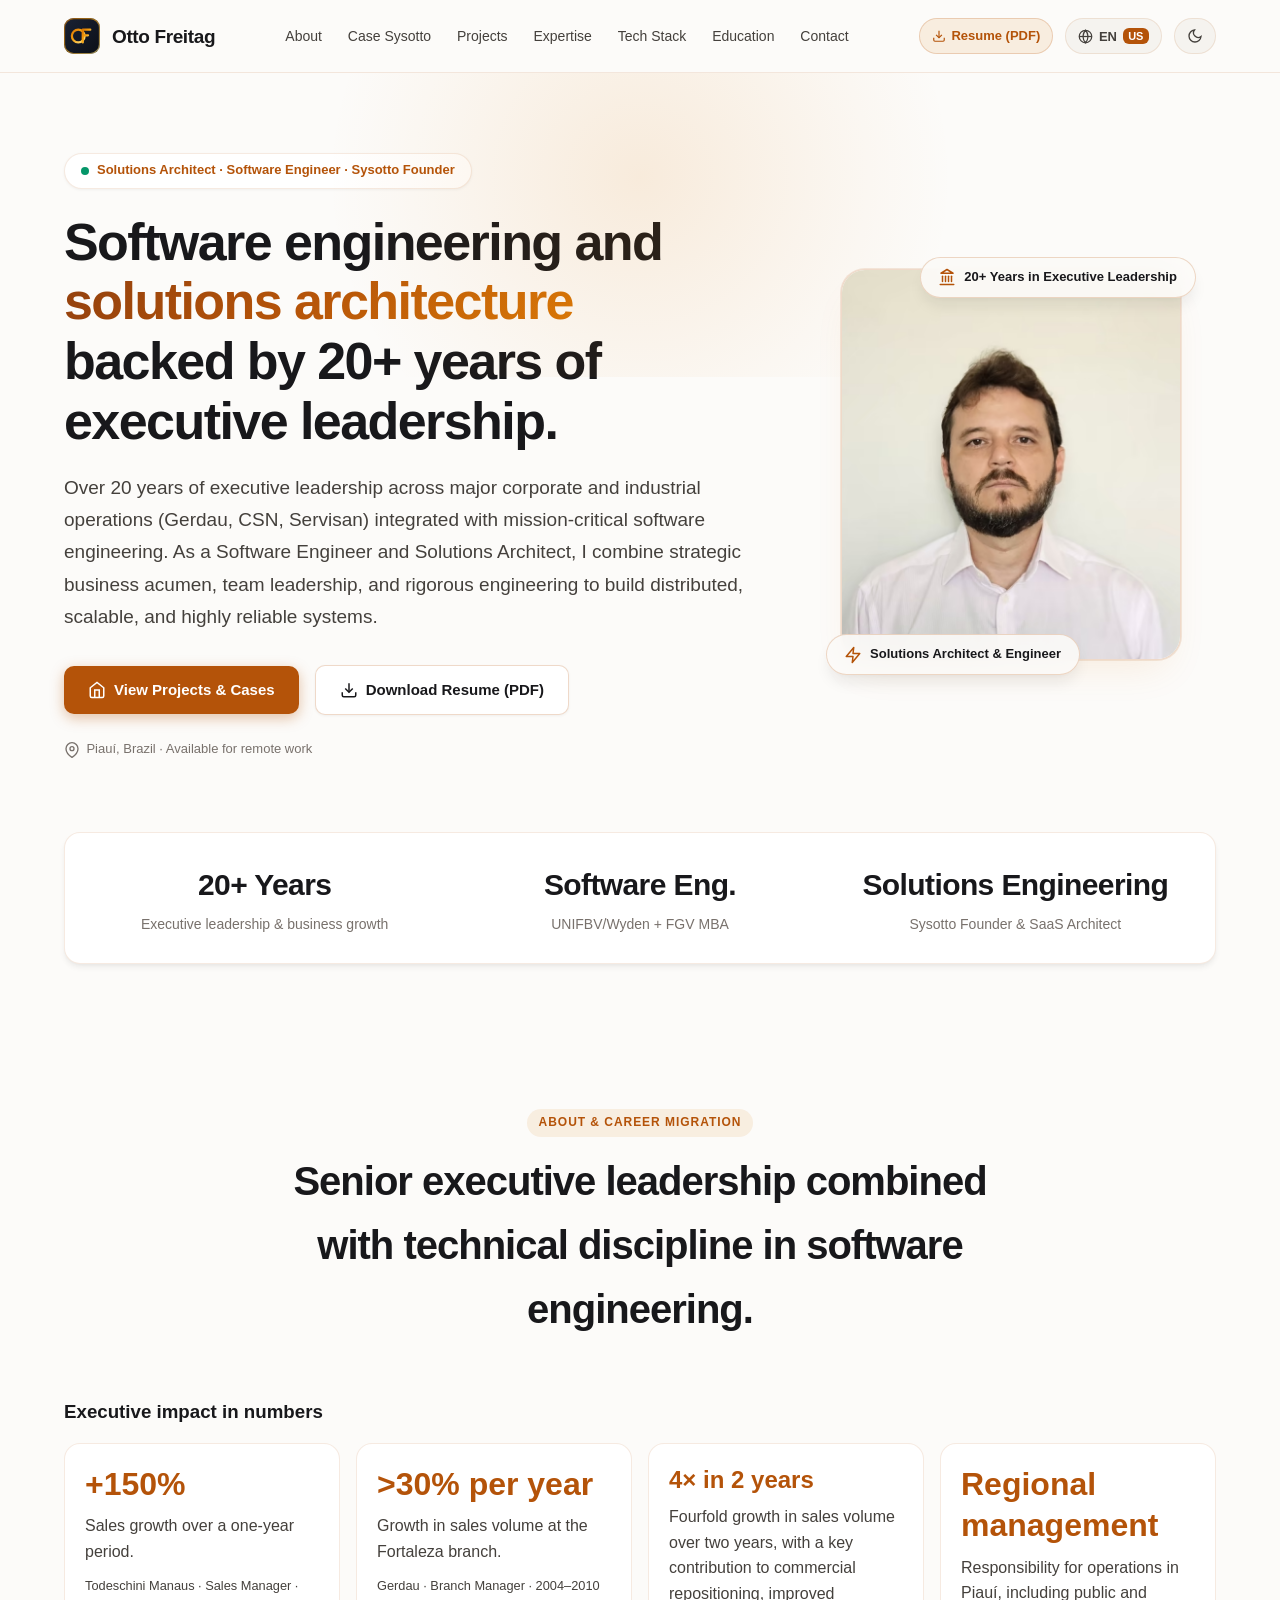
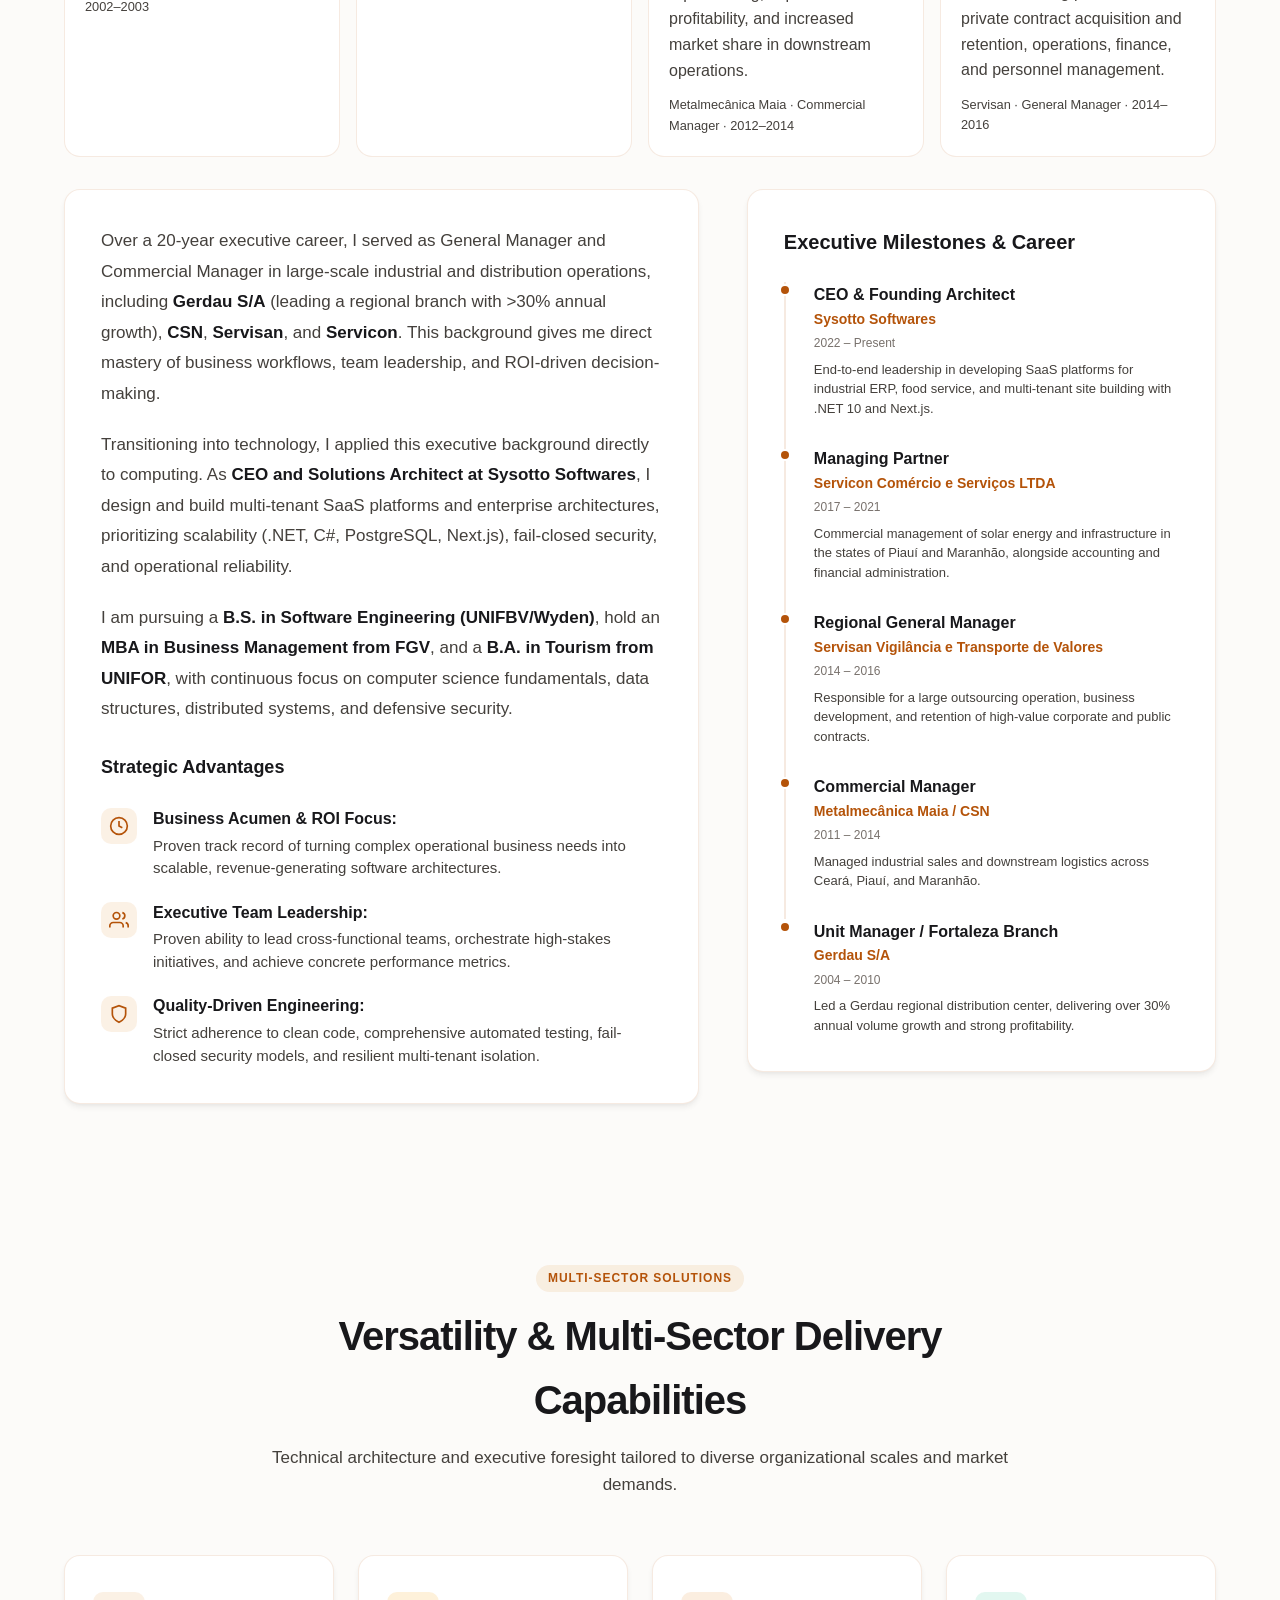
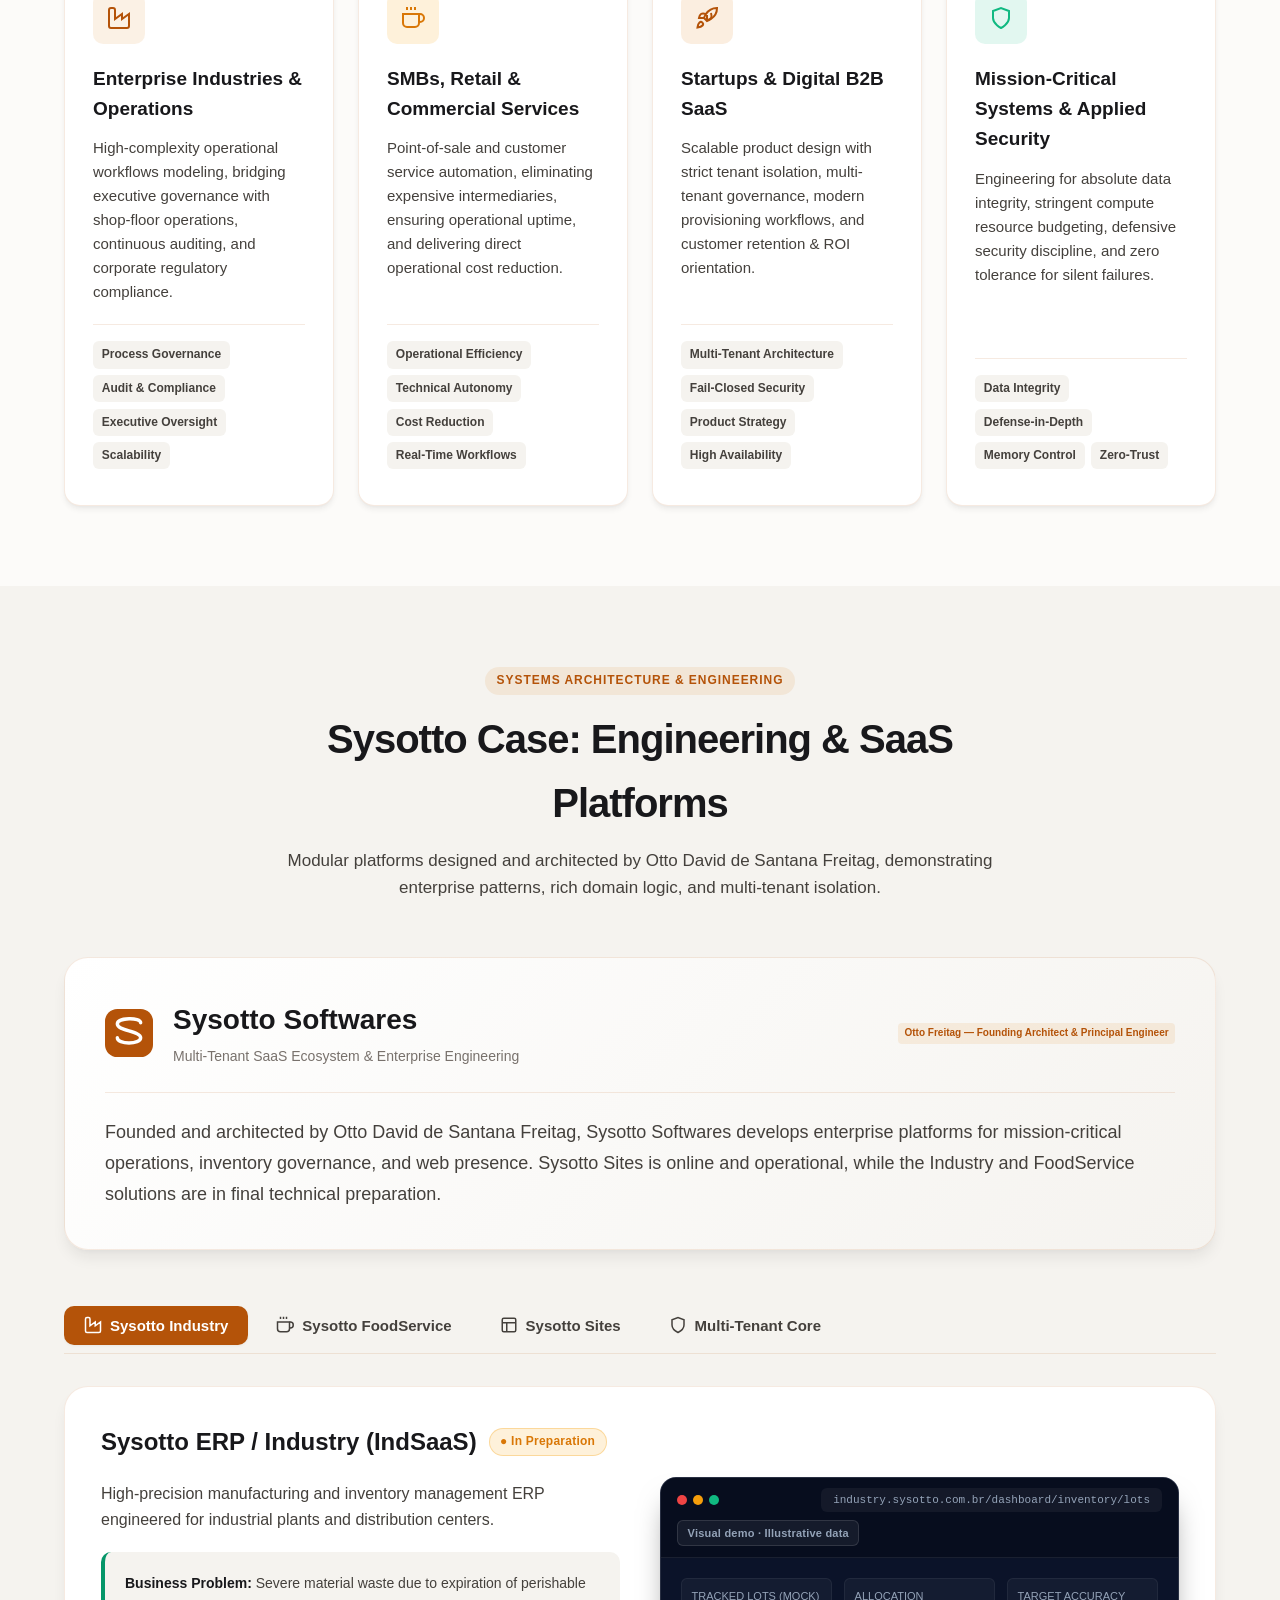
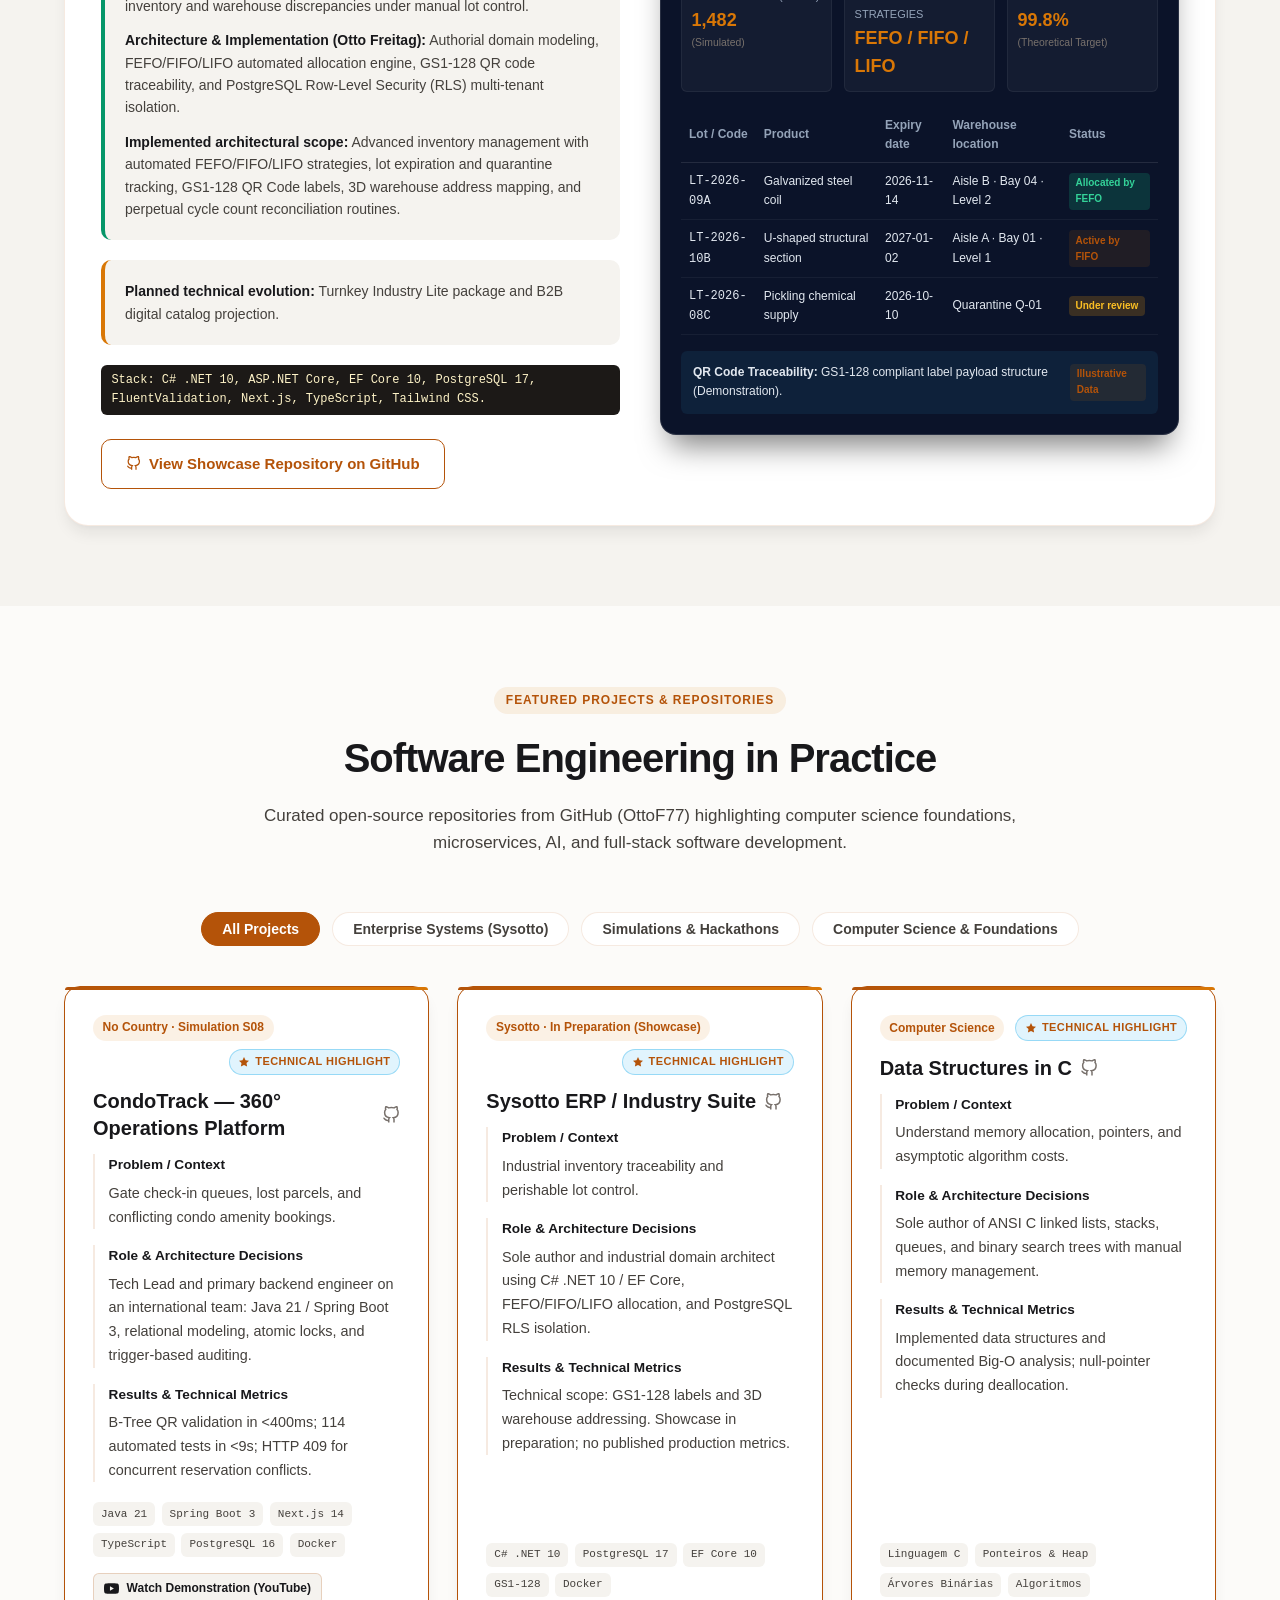
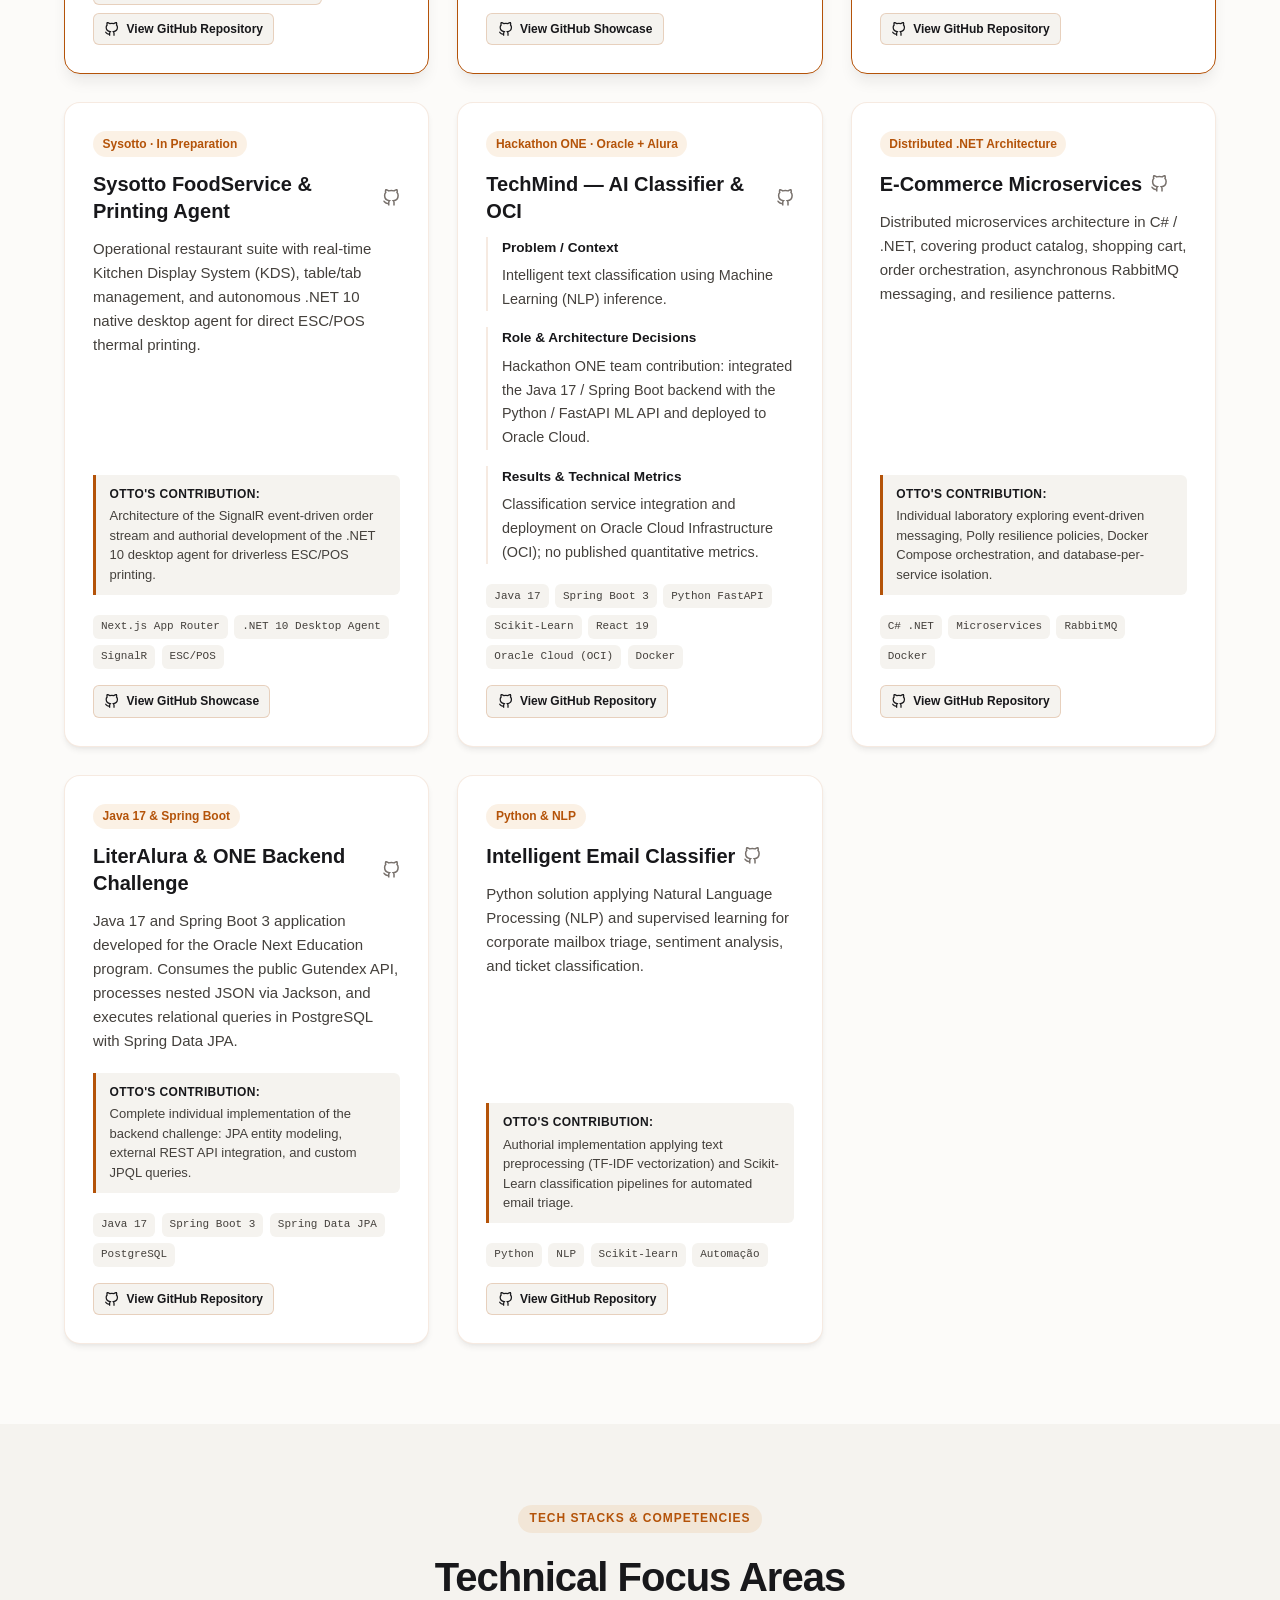
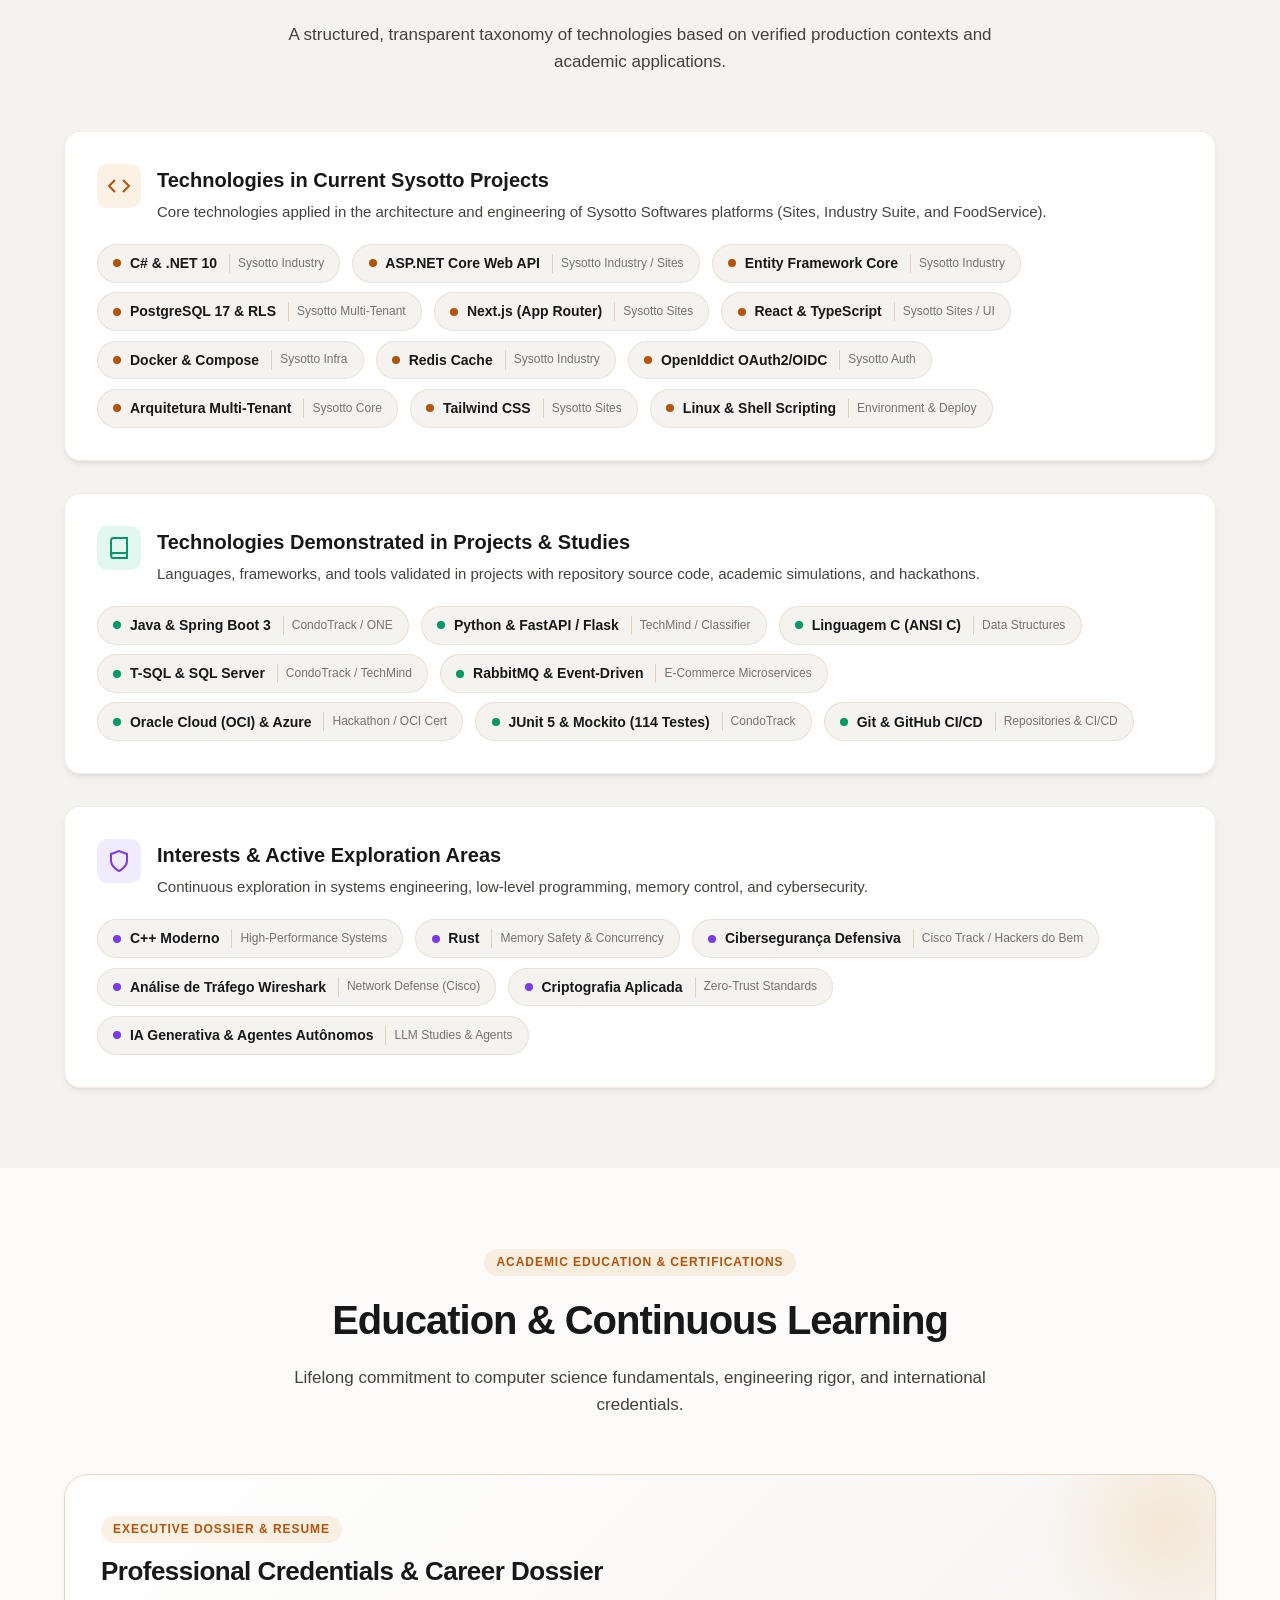
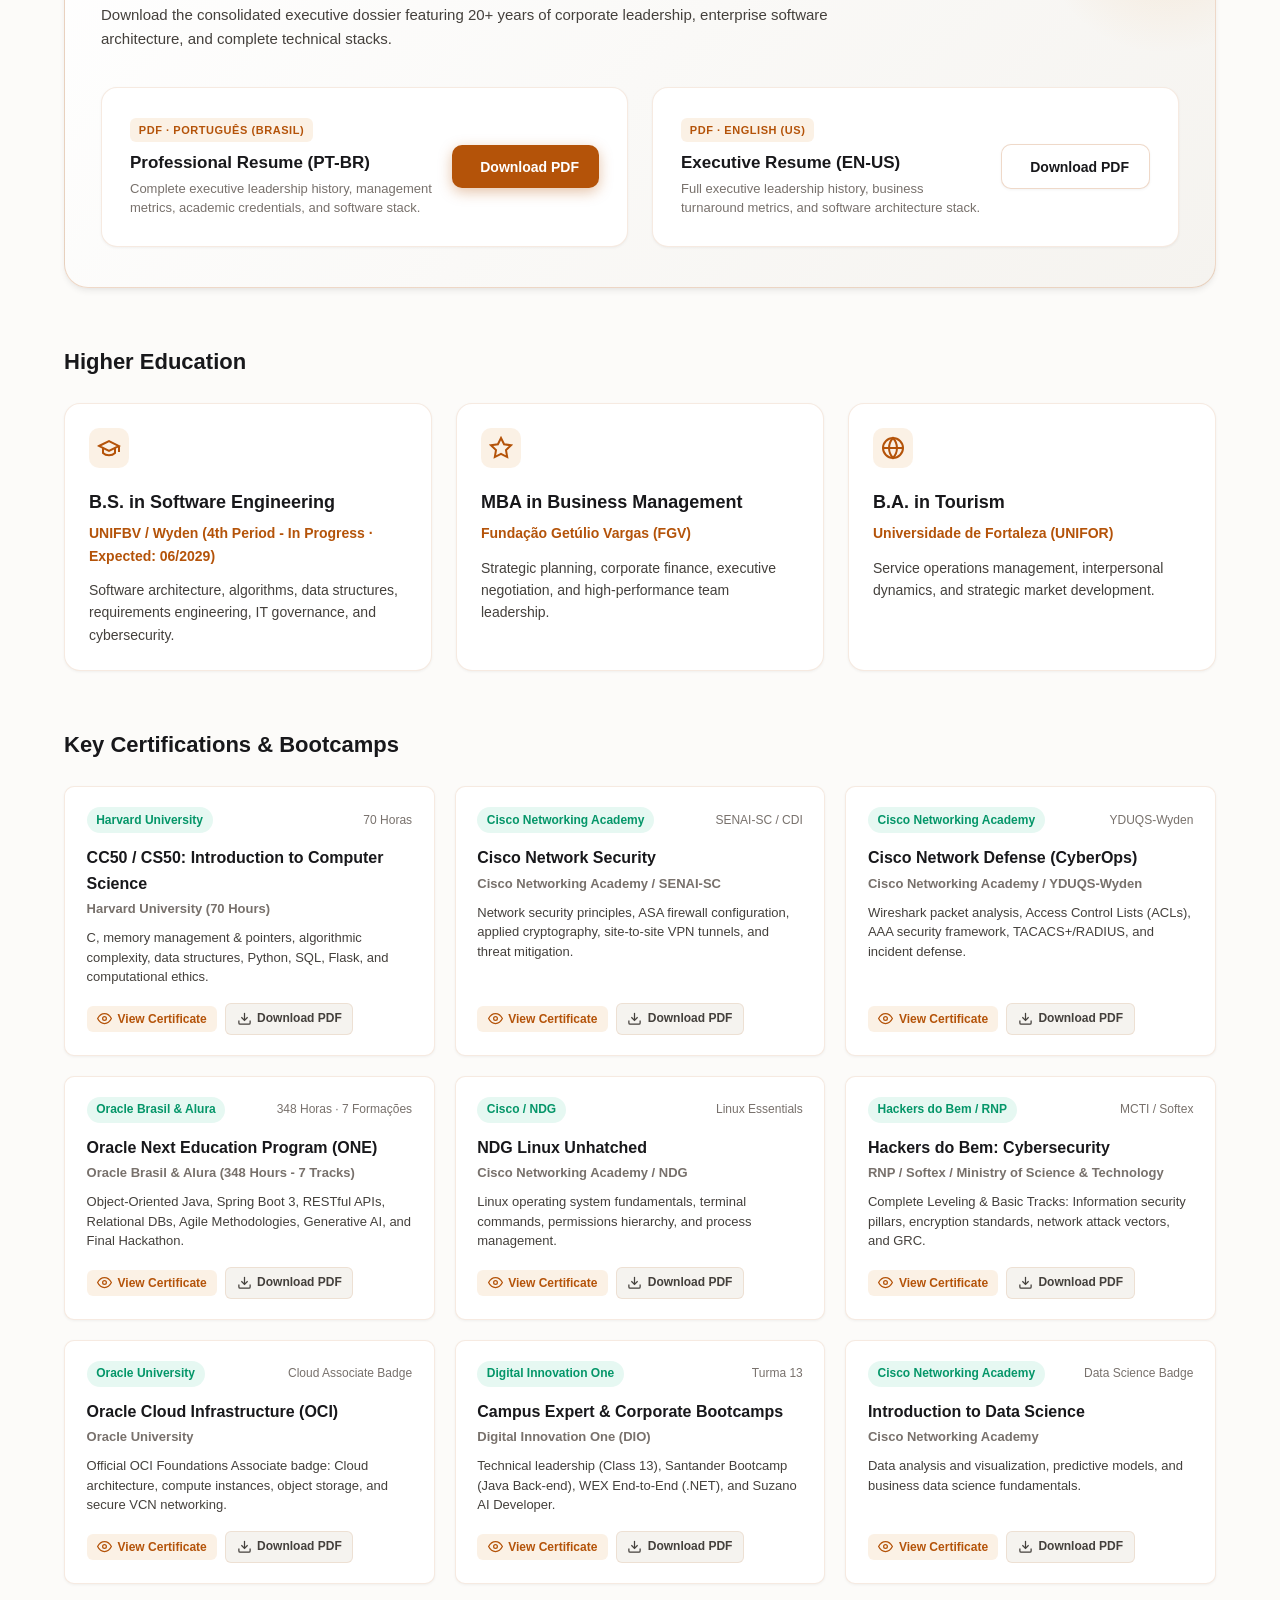
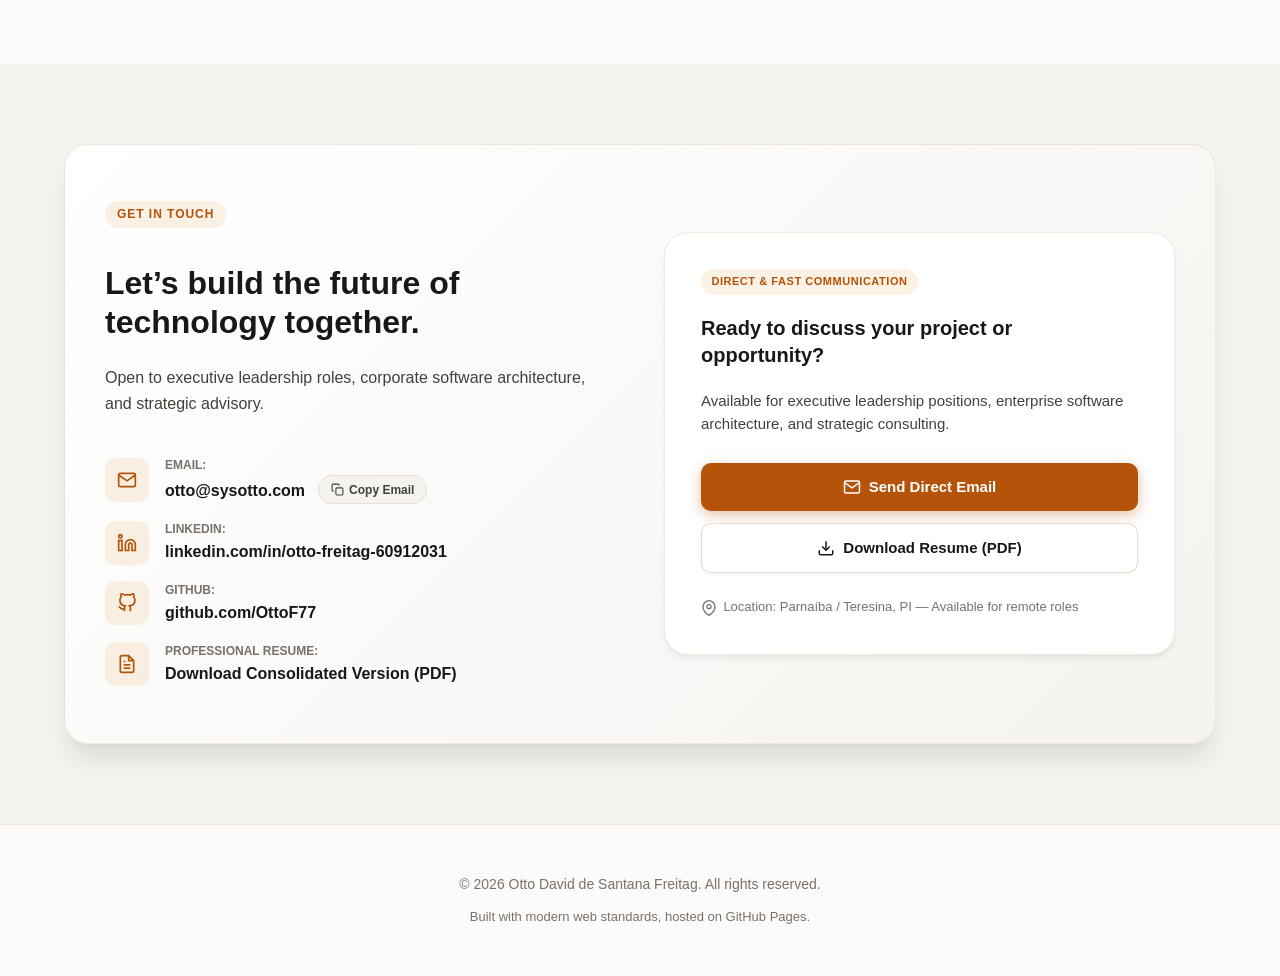
==== index.html @ 20311066 "fix: reduce headline font size in Maia impact card" ====
<!DOCTYPE html>
<html lang="pt-BR" data-theme="dark">
<head>
  <meta charset="UTF-8">
  <meta name="viewport" content="width=device-width, initial-scale=1.0">
  <title>Otto David de Santana Freitag | Liderança Executiva & Engenharia de Software</title>
  <meta name="description" content="Portfólio executivo de Otto David de Santana Freitag: mais de 20 anos de liderança executiva em grandes corporações (Gerdau, CSN, Servisan), Arquiteto de Soluções e fundador da Sysotto Softwares.">
  <meta name="color-scheme" content="light dark">
  <meta name="theme-color" content="#090d16">
  <link rel="canonical" href="https://ottof77.github.io/ottodev/">

  <!-- Anti-FOUC Theme Initialization (Modern Web Guidance) -->
  <script>
    (function() {
      const savedTheme = localStorage.getItem('otto_portfolio_theme');
      const prefersDark = window.matchMedia && window.matchMedia('(prefers-color-scheme: dark)').matches;
      const theme = (savedTheme === 'dark' || savedTheme === 'light') ? savedTheme : (prefersDark ? 'dark' : 'light');
      document.documentElement.setAttribute('data-theme', theme);
      document.documentElement.style.colorScheme = theme;
      const meta = document.querySelector('meta[name="theme-color"]');
      if (meta) meta.setAttribute('content', theme === 'dark' ? '#090d16' : '#fcfbf9');
    })();
  </script>

  <!-- Personal Favicon (Monogram OF) -->
  <link rel="icon" type="image/svg+xml" href="assets/images/monogram-of.svg">

  <!-- Stylesheet -->
  <link rel="stylesheet" href="css/style.css">

  <!-- Open Graph / Social Media Metadata (Verified Local Assets) -->
  <meta property="og:type" content="website">
  <meta property="og:title" content="Otto David de Santana Freitag | Liderança Executiva & Engenharia de Software">
  <meta property="og:description" content="Portfólio executivo de Otto David de Santana Freitag: mais de 20 anos de liderança executiva em grandes corporações (Gerdau, CSN, Servisan), Arquiteto de Soluções e fundador da Sysotto Softwares.">
  <meta property="og:url" content="https://ottof77.github.io/ottodev/">
  <meta property="og:image" content="https://ottof77.github.io/ottodev/assets/images/og-cover.jpg">
  <meta property="og:image:width" content="1200">
  <meta property="og:image:height" content="630">
  <meta property="og:image:type" content="image/jpeg">
  <meta property="og:image:alt" content="Card executivo de Otto Freitag">
  <meta property="og:locale" content="pt_BR">
  <meta property="og:locale:alternate" content="en_US">

  <!-- Twitter Card Metadata -->
  <meta name="twitter:card" content="summary_large_image">
  <meta name="twitter:title" content="Otto David de Santana Freitag | Liderança Executiva & Engenharia de Software">
  <meta name="twitter:description" content="Portfólio executivo de Otto David de Santana Freitag: mais de 20 anos de liderança executiva em grandes corporações (Gerdau, CSN, Servisan), Arquiteto de Soluções e fundador da Sysotto Softwares.">
  <meta name="twitter:image" content="https://ottof77.github.io/ottodev/assets/images/og-cover.jpg">
  <meta name="twitter:image:alt" content="Card executivo de Otto Freitag">

  <!-- Structured Data (Schema.org / JSON-LD) -->
  <script type="application/ld+json">
  {
    "@context": "https://schema.org",
    "@graph": [
      {
        "@type": "Person",
        "name": "Otto David de Santana Freitag",
        "jobTitle": "CEO & Software Engineer",
        "url": "https://ottof77.github.io/ottodev/",
        "image": "https://ottof77.github.io/ottodev/assets/images/otto-freitag.jpg",
        "worksFor": {
          "@type": "Organization",
          "name": "Sysotto Softwares"
        },
        "alumniOf": [
          {
            "@type": "EducationalOrganization",
            "name": "FGV (MBA em Gestão Empresarial)"
          },
          {
            "@type": "EducationalOrganization",
            "name": "UNIFBV / Wyden (Engenharia de Software)"
          },
          {
            "@type": "EducationalOrganization",
            "name": "UNIFOR (Turismo)"
          }
        ],
        "sameAs": [
          "https://www.linkedin.com/in/otto-freitag-60912031",
          "https://github.com/OttoF77"
        ]
      },
      {
        "@type": "WebSite",
        "name": "Otto Freitag — Portfólio Profissional",
        "url": "https://ottof77.github.io/ottodev/",
        "inLanguage": [
          "pt-BR",
          "en-US"
        ]
      }
    ]
  }
  </script>
</head>
<body>

  <!-- Accessible Skip Link -->
  <a href="#main-content" class="skip-link" data-i18n="nav.skip_to_content">Pular para o conteúdo principal</a>

  <!-- Navigation Bar -->
  <header class="site-header" id="navbar">
    <div class="container nav-container">
      <a href="#home" class="brand-wrapper" aria-label="Otto Freitag - Início" data-i18n-aria-label="nav.brand_aria">
        <img src="assets/images/monogram-of.svg" alt="Otto Freitag Monograma" data-i18n-alt="brand.monogram_alt" width="40" height="40" class="brand-logo-img">
        <span class="brand-name">Otto Freitag</span>
      </a>

      <!-- Desktop & Mobile Navigation Links -->
      <nav aria-label="Navegação Principal" class="site-nav" data-i18n-aria-label="nav.primary_label">
        <ul class="nav-links" id="primary-nav-list">
          <li><a href="#about" class="nav-link" data-i18n="nav.about">Sobre</a></li>
          <li><a href="#sysotto" class="nav-link" data-i18n="nav.sysotto">Case Sysotto</a></li>
          <li><a href="#projects" class="nav-link" data-i18n="nav.projects">Projetos</a></li>
          <li><a href="#versatility" class="nav-link" data-i18n="nav.versatility">Atuação</a></li>
          <li><a href="#skills" class="nav-link" data-i18n="nav.skills">Tecnologias</a></li>
          <li><a href="#education" class="nav-link" data-i18n="nav.education">Formação</a></li>
          <li><a href="#contact" class="nav-link" data-i18n="nav.contact">Contato</a></li>
          <li class="mobile-cv-item"><a href="assets/docs/cv-otto-freitag-pt-br.pdf" download="CV-Otto-David-Freitag-PT-BR.pdf" data-dynamic-cv class="nav-link" data-i18n="nav.cv">Currículo (PDF)</a></li>
        </ul>
      </nav>

      <!-- Action Controls (Language + Theme + Mobile Menu) -->
      <div class="nav-actions">
        <!-- Direct CV Download in Navbar -->
        <a href="assets/docs/cv-otto-freitag-pt-br.pdf" download="CV-Otto-David-Freitag-PT-BR.pdf" data-dynamic-cv class="action-btn nav-cv-btn" data-i18n-aria-label="nav.cv_aria">
          <svg width="14" height="14" viewBox="0 0 24 24" fill="none" stroke="currentColor" stroke-width="2"><path d="M21 15v4a2 2 0 0 1-2 2H5a2 2 0 0 1-2-2v-4"></path><polyline points="7 10 12 15 17 10"></polyline><line x1="12" y1="15" x2="12" y2="3"></line></svg>
          <span data-i18n="nav.cv">Currículo (PDF)</span>
        </a>

        <!-- Language Switcher -->
        <button class="action-btn" data-action="toggle-lang" aria-label="Alterar idioma" title="Mudar Idioma (PT / EN)">
          <svg width="15" height="15" viewBox="0 0 24 24" fill="none" stroke="currentColor" stroke-width="2"><circle cx="12" cy="12" r="10"></circle><line x1="2" y1="12" x2="22" y2="12"></line><path d="M12 2a15.3 15.3 0 0 1 4 10 15.3 15.3 0 0 1-4 10 15.3 15.3 0 0 1-4-10 15.3 15.3 0 0 1 4-10z"></path></svg>
          <span class="lang-current-text">PT</span>
          <span class="lang-badge">BR</span>
        </button>

        <!-- Theme Toggle -->
        <button class="action-btn" data-action="toggle-theme" aria-label="Alternar tema de cores" title="Modo Claro / Escuro">
          <!-- Sun icon (for dark mode) -->
          <svg class="theme-icon-sun" width="16" height="16" viewBox="0 0 24 24" fill="none" stroke="currentColor" stroke-width="2"><circle cx="12" cy="12" r="5"></circle><line x1="12" y1="1" x2="12" y2="3"></line><line x1="12" y1="21" x2="12" y2="23"></line><line x1="4.22" y1="4.22" x2="5.64" y2="5.64"></line><line x1="18.36" y1="18.36" x2="19.78" y2="19.78"></line><line x1="1" y1="12" x2="3" y2="12"></line><line x1="21" y1="12" x2="23" y2="12"></line><line x1="4.22" y1="19.78" x2="5.64" y2="18.36"></line><line x1="18.36" y1="5.64" x2="19.78" y2="4.22"></line></svg>
          <!-- Moon icon (for light mode) -->
          <svg class="theme-icon-moon" width="16" height="16" viewBox="0 0 24 24" fill="none" stroke="currentColor" stroke-width="2"><path d="M21 12.79A9 9 0 1 1 11.21 3 7 7 0 0 0 21 12.79z"></path></svg>
        </button>

        <!-- Mobile Menu Toggle Button -->
        <button class="mobile-menu-toggle" aria-label="Abrir menu" aria-expanded="false" aria-controls="primary-nav-list">
          <span></span>
          <span></span>
          <span></span>
        </button>
      </div>
    </div>
  </header>

  <main id="main-content" tabindex="-1">
  <!-- Hero Section -->
  <section class="hero-section" id="home">
    <div class="hero-backdrop-glow"></div>
    <div class="container">
      
      <div class="hero-grid-2col">
        <!-- Left: Narrative & Actions -->
        <div class="hero-text-col">
          <div class="hero-badge-pill">
            <span class="pulse-dot"></span>
            <span data-i18n="hero.badge">Arquiteto de Soluções · Engenheiro de Software · Fundador Sysotto</span>
          </div>

          <h1 class="hero-title">
            <span data-i18n="hero.title_start">Engenharia de software e</span>
            <span class="hero-highlight" data-i18n="hero.title_highlight">arquitetura de soluções</span>
            <span data-i18n="hero.title_end">aliadas a mais de 20 anos de liderança executiva.</span>
          </h1>

          <p class="hero-subtitle" data-i18n="hero.subtitle">
            Mais de 20 anos de gestão executiva em grandes operações corporativas e industriais (Gerdau, CSN, Servisan) integrados ao desenvolvimento de software crítico e plataformas SaaS. Como Engenheiro de Software e Arquiteto de Soluções, uno visão de negócio, liderança e engenharia sólida para construir sistemas distribuídos, escaláveis e de alta confiabilidade.
          </p>

          <div class="hero-actions hero-cta-group">
            <a href="#projects" class="btn btn-primary">
              <svg width="18" height="18" viewBox="0 0 24 24" fill="none" stroke="currentColor" stroke-width="2"><path d="M3 9l9-7 9 7v11a2 2 0 0 1-2 2H5a2 2 0 0 1-2-2z"></path><polyline points="9 22 9 12 15 12 15 22"></polyline></svg>
              <span data-i18n="hero.cta_projects">Ver Projetos & Cases</span>
            </a>
            <a href="assets/docs/cv-otto-freitag-pt-br.pdf" download="CV-Otto-David-Freitag-PT-BR.pdf" data-dynamic-cv class="btn btn-secondary">
              <svg width="18" height="18" viewBox="0 0 24 24" fill="none" stroke="currentColor" stroke-width="2"><path d="M21 15v4a2 2 0 0 1-2 2H5a2 2 0 0 1-2-2v-4"></path><polyline points="7 10 12 15 17 10"></polyline><line x1="12" y1="15" x2="12" y2="3"></line></svg>
              <span data-i18n="hero.cta_cv">Baixar Currículo (PDF)</span>
            </a>
          </div>

          <div class="hero-location-text">
            <svg width="16" height="16" viewBox="0 0 24 24" fill="none" stroke="currentColor" stroke-width="2"><path d="M21 10c0 7-9 13-9 13s-9-6-9-13a9 9 0 0 1 18 0z"></path><circle cx="12" cy="10" r="3"></circle></svg>
            <span data-i18n="hero.location">Piauí, Brasil · Disponível para atuação remota</span>
          </div>
        </div>

        <!-- Right: Executive Photo & Status Pills -->
        <div class="hero-photo-col">
          <div class="hero-photo-container">
            <div class="hero-floating-pill pill-top-right">
              <svg aria-hidden="true" width="18" height="18" viewBox="0 0 24 24" fill="none" stroke="currentColor" stroke-width="2" stroke-linecap="round" stroke-linejoin="round"><line x1="3" y1="22" x2="21" y2="22"></line><line x1="6" y1="18" x2="6" y2="11"></line><line x1="10" y1="18" x2="10" y2="11"></line><line x1="14" y1="18" x2="14" y2="11"></line><line x1="18" y1="18" x2="18" y2="11"></line><polygon points="12 2 20 7 4 7"></polygon></svg>
              <span data-i18n="hero.pill_experience">20+ Anos em Gestão Executiva</span>
            </div>

            <div class="hero-photo-frame">
              <picture>
                <source srcset="assets/images/otto-freitag.avif" type="image/avif">
                <source srcset="assets/images/otto-freitag.webp" type="image/webp">
                <img src="assets/images/otto-freitag.jpg" alt="Otto David de Santana Freitag" data-i18n-alt="hero.photo_alt" width="800" height="800" class="hero-photo-img" loading="eager" fetchpriority="high" decoding="async">
              </picture>
            </div>

            <div class="hero-floating-pill pill-bottom-left">
              <svg aria-hidden="true" width="18" height="18" viewBox="0 0 24 24" fill="none" stroke="currentColor" stroke-width="2" stroke-linecap="round" stroke-linejoin="round"><polygon points="13 2 3 14 12 14 11 22 21 10 12 10 13 2"></polygon></svg>
              <span data-i18n="hero.pill_role">Arquiteto & Eng. de Software</span>
            </div>
          </div>
        </div>
      </div>

      <!-- Hero Statistics Bar -->
      <div class="hero-stats-grid">
        <div class="stat-item">
          <div class="stat-value" data-i18n="hero.stat_experience">20+ Anos</div>
          <div class="stat-label" data-i18n="hero.stat_experience_desc">Liderança executiva & gestão de resultados</div>
        </div>
        <div class="stat-item">
          <div class="stat-value" data-i18n="hero.stat_academic">Eng. de Software</div>
          <div class="stat-label" data-i18n="hero.stat_academic_desc">UNIFBV/Wyden + MBA FGV</div>
        </div>
        <div class="stat-item">
          <div class="stat-value" data-i18n="hero.stat_sysotto">Engenharia de Soluções</div>
          <div class="stat-label" data-i18n="hero.stat_sysotto_desc">Fundador da Sysotto & Arquiteto SaaS</div>
        </div>
      </div>

    </div>
  </section>

  <!-- About & Leadership Career Migration -->
  <section class="section-padding" id="about">
    <div class="container">
      <div class="section-header">
        <span class="section-pill" data-i18n="about.title">Sobre & Transição de Carreira</span>
        <h2 class="section-title" data-i18n="about.subtitle">Solidez executiva corporativa integrada a rigor técnico em engenharia de software.</h2>
      </div>

      <div class="executive-impact" aria-labelledby="executive-impact-title">
        <h3 id="executive-impact-title" data-i18n="about.impact_title">Impacto executivo em números</h3>
        <dl class="executive-impact-grid">
          <div class="executive-impact-card">
            <dt data-i18n="about.impact_todeschini_desc">Crescimento nas vendas em um período de um ano.</dt>
            <dd class="executive-impact-value" data-i18n="about.impact_todeschini_value">+150%</dd>
            <dd class="executive-impact-context" data-i18n="about.impact_todeschini_context">Todeschini Manaus · Gerente de Vendas · 2002–2003</dd>
          </div>
          <div class="executive-impact-card">
            <dt data-i18n="about.impact_gerdau_growth_desc">Crescimento no volume de vendas da filial Fortaleza.</dt>
            <dd class="executive-impact-value" data-i18n="about.impact_gerdau_growth_value">&gt;30% a.a.</dd>
            <dd class="executive-impact-context" data-i18n="about.impact_gerdau_context">Gerdau · Gerente de Unidade · 2004–2010</dd>
          </div>
          <div class="executive-impact-card">
            <dt data-i18n="about.impact_operations_desc">Quadruplicação do volume de vendas em dois anos, com participação decisiva no reposicionamento comercial, maior rentabilidade e ganho de participação de mercado no downstream.</dt>
            <dd class="executive-impact-value executive-impact-value-compact" data-i18n="about.impact_operations_value">4× em 2 anos</dd>
            <dd class="executive-impact-context" data-i18n="about.impact_operations_context">Metalmecânica Maia · Gerente Comercial · 2012–2014</dd>
          </div>
          <div class="executive-impact-card">
            <dt data-i18n="about.impact_sales_desc">Responsabilidade pela operação no Piauí, com prospecção e retenção de contratos públicos e privados e gestão operacional, financeira e de pessoal.</dt>
            <dd class="executive-impact-value" data-i18n="about.impact_sales_value">Gestão regional</dd>
            <dd class="executive-impact-context" data-i18n="about.impact_sales_context">Servisan · Gerente Geral · 2014–2016</dd>
          </div>
        </dl>
      </div>

      <div class="about-grid">
        <!-- Bio Narrative & Strategic Advantages -->
        <div class="about-card">
          <p class="about-text" data-i18n="about.p1" data-i18n-html="true">
            Construí uma carreira de mais de 20 anos como Gerente Geral e Gerente Comercial em grandes operações industriais e logísticas, incluindo <strong>Gerdau S/A</strong> (gestão de filial com crescimento superior a 30% a.a.), <strong>CSN</strong>, <strong>Servisan</strong> e <strong>Servicon</strong>. Essa vivência me confere domínio prático de processos de negócio, liderança de equipes e tomada de decisão orientada a resultados.
          </p>
          <p class="about-text" data-i18n="about.p2" data-i18n-html="true">
            Na transição para a tecnologia, uni essa bagagem executiva à computação aplicada. Como <strong>CEO e Arquiteto de Soluções na Sysotto Softwares</strong>, projeto e implemento plataformas SaaS multi-tenant e sistemas corporativos, com foco em arquiteturas escaláveis (.NET, C#, PostgreSQL e Next.js), segurança e confiabilidade operacional.
          </p>
          <p class="about-text" data-i18n="about.p3" data-i18n-html="true">
            Sou graduando em <strong>Engenharia de Software (UNIFBV/Wyden)</strong>, com <strong>MBA em Gestão Empresarial pela FGV</strong> e <strong>Bacharelado em Turismo pela UNIFOR</strong>, mantendo dedicação contínua aos fundamentos da computação, estruturas de dados, sistemas distribuídos e segurança defensiva.
          </p>

          <h3 class="diff-title" data-i18n="about.leadership_title">Diferenciais Estratégicos</h3>
          <div class="diff-list">
            <div class="diff-item">
              <div class="diff-icon">
                <svg width="20" height="20" viewBox="0 0 24 24" fill="none" stroke="currentColor" stroke-width="2"><circle cx="12" cy="12" r="10"></circle><polyline points="12 6 12 12 16 14"></polyline></svg>
              </div>
              <div>
                <h4 class="diff-title" data-i18n="about.diff_1_title">Visão de Negócio & ROI:</h4>
                <p class="diff-desc" data-i18n="about.diff_1_desc">Capacidade comprovada de traduzir requisitos complexos de mercado em arquiteturas técnicas escaláveis e lucrativas.</p>
              </div>
            </div>

            <div class="diff-item">
              <div class="diff-icon">
                <svg width="20" height="20" viewBox="0 0 24 24" fill="none" stroke="currentColor" stroke-width="2"><path d="M17 21v-2a4 4 0 0 0-4-4H5a4 4 0 0 0-4 4v2"></path><circle cx="9" cy="7" r="4"></circle><path d="M23 21v-2a4 4 0 0 0-3-3.87"></path><path d="M16 3.13a4 4 0 0 1 0 7.75"></path></svg>
              </div>
              <div>
                <h4 class="diff-title" data-i18n="about.diff_2_title">Liderança & Gestão de Pessoas:</h4>
                <p class="diff-desc" data-i18n="about.diff_2_desc">Experiência sólida na coordenação de equipes multidisciplinares, alinhando objetivos estratégicos a metas operacionais.</p>
              </div>
            </div>

            <div class="diff-item">
              <div class="diff-icon">
                <svg width="20" height="20" viewBox="0 0 24 24" fill="none" stroke="currentColor" stroke-width="2"><path d="M12 22s8-4 8-10V5l-8-3-8 3v7c0 6 8 10 8 10z"></path></svg>
              </div>
              <div>
                <h4 class="diff-title" data-i18n="about.diff_3_title">Engenharia com Foco em Qualidade:</h4>
                <p class="diff-desc" data-i18n="about.diff_3_desc">Práticas rigorosas de arquitetura limpa, testes automatizados, segurança fail-closed e isolamento multi-tenant.</p>
              </div>
            </div>
          </div>
        </div>

        <!-- Career Milestones Timeline -->
        <div class="timeline-card">
          <h3 class="timeline-header" data-i18n="timeline.title">Marcos Executivos & Trajetória</h3>
          
          <div class="timeline-step">
            <span class="timeline-bullet"></span>
            <div class="timeline-role" data-i18n="timeline.sysotto_role">CEO & Arquiteto Fundador</div>
            <div class="timeline-company">Sysotto Softwares</div>
            <div class="timeline-date" data-i18n="timeline.sysotto_date">2022 – Presente</div>
            <p class="timeline-desc" data-i18n="timeline.sysotto_desc">Liderança integral no desenvolvimento das plataformas SaaS de ERP Industrial, Food Service e SiteBuilder Multi-tenant em .NET 10 e Next.js.</p>
          </div>

          <div class="timeline-step">
            <span class="timeline-bullet"></span>
            <div class="timeline-role" data-i18n="timeline.servicon_role">Sócio Gerente</div>
            <div class="timeline-company">Servicon Comércio e Serviços LTDA</div>
            <div class="timeline-date" data-i18n="timeline.servicon_date">2017 – 2021</div>
            <p class="timeline-desc" data-i18n="timeline.servicon_desc">Gestão comercial de energia solar e infraestrutura nos estados de PI e MA; administração contábil e financeira.</p>
          </div>

          <div class="timeline-step">
            <span class="timeline-bullet"></span>
            <div class="timeline-role" data-i18n="timeline.servisan_role">Gerente Geral Regional</div>
            <div class="timeline-company">Servisan Vigilância e Transporte de Valores</div>
            <div class="timeline-date" data-i18n="timeline.servisan_date">2014 – 2016</div>
            <p class="timeline-desc" data-i18n="timeline.servisan_desc">Responsável por operação de grande porte em terceirização, prospecção e retenção de contratos corporativos e públicos de alto valor.</p>
          </div>

          <div class="timeline-step">
            <span class="timeline-bullet"></span>
            <div class="timeline-role" data-i18n="timeline.csn_role">Gerente Comercial</div>
            <div class="timeline-company">Metalmecânica Maia / CSN</div>
            <div class="timeline-date" data-i18n="timeline.csn_date">2011 – 2014</div>
            <p class="timeline-desc" data-i18n="timeline.csn_desc">Gestão de vendas industriais corporativas e logística de downstream no Ceará, Piauí e Maranhão.</p>
          </div>

          <div class="timeline-step">
            <span class="timeline-bullet"></span>
            <div class="timeline-role" data-i18n="timeline.gerdau_role">Gerente de Unidade / Filial Fortaleza</div>
            <div class="timeline-company">Gerdau S/A</div>
            <div class="timeline-date" data-i18n="timeline.gerdau_date">2004 – 2010</div>
            <p class="timeline-desc" data-i18n="timeline.gerdau_desc">Liderança do principal centro de distribuição regional da Gerdau. Crescimento superior a 30% ao ano no volume e alta rentabilidade.</p>
          </div>
        </div>
      </div>
    </div>
  </section>

  <!-- Versatility & Multi-Sector Solutions Section -->
  <section class="section-padding" id="versatility">
    <div class="container">
      <div class="section-header">
        <span class="section-pill" data-i18n="versatility.pill">Soluções Multissetoriais</span>
        <h2 class="section-title" data-i18n="versatility.title">Versatilidade & Capacidade de Entrega por Segmento</h2>
        <p class="section-subtitle" data-i18n="versatility.subtitle">
          Arquitetura técnica e visão executiva aplicadas a diferentes portes, necessidades operacionais e mercados.
        </p>
      </div>

      <div class="versatility-grid">
        
        <!-- CARD 1: Enterprise Industry & Logistics -->
        <div class="versatility-card">
          <div class="versatility-icon-box ind">
            <svg width="24" height="24" viewBox="0 0 24 24" fill="none" stroke="currentColor" stroke-width="2"><path d="M2 20a2 2 0 0 0 2 2h16a2 2 0 0 0 2-2V8l-7 5V8l-7 5V4a2 2 0 0 0-2-2H4a2 2 0 0 0-2 2Z"></path></svg>
          </div>
          <h3 class="versatility-title" data-i18n="versatility.ind_title">Grandes Indústrias & Operações (Enterprise)</h3>
          <p class="versatility-desc" data-i18n="versatility.ind_desc">
            Modelagem de fluxos operacionais de alta complexidade, integração entre gestão executiva e chão de fábrica, auditoria contínua de processos e conformidade regulatória corporativa.
          </p>
          <div class="versatility-tags">
            <span class="versatility-tag" data-i18n="versatility.tag_gov">Governança de Processos</span>
            <span class="versatility-tag" data-i18n="versatility.tag_audit">Auditoria & Compliance</span>
            <span class="versatility-tag" data-i18n="versatility.tag_exec">Visão Executiva</span>
            <span class="versatility-tag" data-i18n="versatility.tag_scale">Escalabilidade</span>
          </div>
        </div>

        <!-- CARD 2: SMBs, Retail & Food Service -->
        <div class="versatility-card">
          <div class="versatility-icon-box retail">
            <svg width="24" height="24" viewBox="0 0 24 24" fill="none" stroke="currentColor" stroke-width="2"><path d="M18 8h1a4 4 0 0 1 0 8h-1"></path><path d="M2 8h16v9a4 4 0 0 1-4 4H6a4 4 0 0 1-4-4V8z"></path><line x1="6" y1="1" x2="6" y2="4"></line><line x1="10" y1="1" x2="10" y2="4"></line><line x1="14" y1="1" x2="14" y2="4"></line></svg>
          </div>
          <h3 class="versatility-title" data-i18n="versatility.sme_title">PMEs, Varejo & Serviços Comerciais</h3>
          <p class="versatility-desc" data-i18n="versatility.sme_desc">
            Automação de operações comerciais e de atendimento, eliminação de intermediários tecnológicos de alto custo, estabilidade operacional e foco direto em redução de custos operacionais.
          </p>
          <div class="versatility-tags">
            <span class="versatility-tag" data-i18n="versatility.tag_efficiency">Eficiência Operacional</span>
            <span class="versatility-tag" data-i18n="versatility.tag_autonomy">Autonomia Técnica</span>
            <span class="versatility-tag" data-i18n="versatility.tag_cost">Redução de Custos</span>
            <span class="versatility-tag" data-i18n="versatility.tag_realtime">Fluxo em Tempo Real</span>
          </div>
        </div>

        <!-- CARD 3: Startups & Digital B2B SaaS -->
        <div class="versatility-card">
          <div class="versatility-icon-box saas">
            <svg width="24" height="24" viewBox="0 0 24 24" fill="none" stroke="currentColor" stroke-width="2"><path d="M4.5 16.5c-1.5 1.26-2 5-2 5s3.74-.5 5-2c.71-.84.7-2.13-.09-2.91a2.18 2.18 0 0 0-2.91-.09z"></path><path d="m12 15-3-3a22 22 0 0 1 2-3.95A12.88 12.88 0 0 1 22 2c0 2.72-.78 7.5-6 11a22.35 22.35 0 0 1-4 2z"></path><path d="M9 12H4s.55-3.03 2-4c1.62-1.08 5 0 5 0"></path><path d="M12 9v5s3.03-.55 4-2c1.08-1.62 0-5 0-5"></path></svg>
          </div>
          <h3 class="versatility-title" data-i18n="versatility.saas_title">Startups & Produtos Digitais (SaaS B2B)</h3>
          <p class="versatility-desc" data-i18n="versatility.saas_desc">
            Concepção de produtos escaláveis com isolamento rigoroso entre clientes, governança multi-tenant, estratégias modernas de provisionamento e visão orientada a retenção e ROI.
          </p>
          <div class="versatility-tags">
            <span class="versatility-tag" data-i18n="versatility.tag_tenant">Arquitetura Multi-Tenant</span>
            <span class="versatility-tag" data-i18n="versatility.tag_failclosed">Segurança Fail-Closed</span>
            <span class="versatility-tag" data-i18n="versatility.tag_product">Estratégia de Produto</span>
            <span class="versatility-tag" data-i18n="versatility.tag_ha">Alta Disponibilidade</span>
          </div>
        </div>

        <!-- CARD 4: Critical Systems & Cybersecurity -->
        <div class="versatility-card">
          <div class="versatility-icon-box sec">
            <svg width="24" height="24" viewBox="0 0 24 24" fill="none" stroke="currentColor" stroke-width="2"><path d="M12 22s8-4 8-10V5l-8-3-8 3v7c0 6 8 10 8 10z"></path></svg>
          </div>
          <h3 class="versatility-title" data-i18n="versatility.critical_title">Sistemas Críticos & Segurança Aplicada</h3>
          <p class="versatility-desc" data-i18n="versatility.critical_desc">
            Projetos que exigem integridade absoluta de dados, controle rigoroso de recursos computacionais, disciplina de segurança defensiva e tolerância zero a falhas silenciosas.
          </p>
          <div class="versatility-tags">
            <span class="versatility-tag" data-i18n="versatility.tag_integrity">Integridade de Dados</span>
            <span class="versatility-tag" data-i18n="versatility.tag_defense">Defesa em Profundidade</span>
            <span class="versatility-tag" data-i18n="versatility.tag_memory">Controle de Memória</span>
            <span class="versatility-tag" data-i18n="versatility.tag_zerotrust">Zero-Trust</span>
          </div>
        </div>

      </div>
    </div>
  </section>

  <!-- Sysotto Softwares & Real-World Systems Showcase -->
  <section class="section-padding section-bg-alt" id="sysotto">
    <div class="container">
      
      <div class="section-header">
        <span class="section-pill" data-i18n="sysotto.pill">Sistemas Corporativos & Arquitetura SaaS</span>
        <h2 class="section-title" data-i18n="sysotto.title">Arquitetura de Sistemas & Casos Técnicos (Sysotto)</h2>
        <p class="section-subtitle" data-i18n="sysotto.subtitle">
          Projetos de software concebidos e implementados com foco em processos críticos, integridade de dados e escalabilidade empresarial.
        </p>
      </div>

      <!-- Sysotto Header Banner -->
      <div class="sysotto-hero-banner">
        <div class="sysotto-header-flex">
          <div class="sysotto-branding-block">
            <svg width="48" height="48" viewBox="0 0 70 70">
              <rect width="70" height="70" rx="18" fill="var(--brand-primary)"/>
              <path d="M52 20 C52 12, 18 12, 18 22 C18 32, 52 32, 52 42 C52 52, 18 52, 18 42" fill="none" stroke="#ffffff" stroke-width="5" stroke-linecap="round"/>
            </svg>
            <div>
              <h3 class="sysotto-company-name" data-i18n="sysotto.company_name">Sysotto Softwares</h3>
              <span class="sysotto-company-tagline" data-i18n="sysotto.company_tagline">Ecossistema SaaS & Engenharia Corporativa</span>
            </div>
          </div>
          <div class="sysotto-role-wrapper">
            <span class="mock-badge badge-fifo sysotto-role-badge" data-i18n="sysotto.role_badge">Otto Freitag — Fundador & Arquiteto</span>
          </div>
        </div>
        <p class="sysotto-lead-text" data-i18n="sysotto.lead">
          Fundada e arquitetada por Otto David de Santana Freitag, a Sysotto Softwares desenvolve plataformas corporativas voltadas a operações críticas, controle de estoques e serviços. Abaixo estão os escopos técnicos já modelados, os módulos implementados e as demonstrações de arquitetura.
        </p>
      </div>

      <!-- Navigation Tabs between Sysotto Systems -->
      <div class="sysotto-tabs-nav" role="tablist" aria-label="Plataformas e Módulos Sysotto" data-i18n-aria-label="sysotto.tabs_label">
        <button class="sysotto-tab-btn active" data-target="preview-industry" role="tab" id="tab-industry" aria-selected="true" aria-controls="preview-industry">
          <svg width="18" height="18" viewBox="0 0 24 24" fill="none" stroke="currentColor" stroke-width="2"><path d="M2 20a2 2 0 0 0 2 2h16a2 2 0 0 0 2-2V8l-7 5V8l-7 5V4a2 2 0 0 0-2-2H4a2 2 0 0 0-2 2Z"></path></svg>
          <span data-i18n="sysotto.tab_ind">Sysotto Industry</span>
        </button>
        <button class="sysotto-tab-btn" data-target="preview-foodservice" role="tab" id="tab-foodservice" aria-selected="false" aria-controls="preview-foodservice">
          <svg width="18" height="18" viewBox="0 0 24 24" fill="none" stroke="currentColor" stroke-width="2"><path d="M18 8h1a4 4 0 0 1 0 8h-1"></path><path d="M2 8h16v9a4 4 0 0 1-4 4H6a4 4 0 0 1-4-4V8z"></path><line x1="6" y1="1" x2="6" y2="4"></line><line x1="10" y1="1" x2="10" y2="4"></line><line x1="14" y1="1" x2="14" y2="4"></line></svg>
          <span data-i18n="sysotto.tab_food">Sysotto FoodService</span>
        </button>
        <button class="sysotto-tab-btn" data-target="preview-sitebuilder" role="tab" id="tab-sitebuilder" aria-selected="false" aria-controls="preview-sitebuilder">
          <svg width="18" height="18" viewBox="0 0 24 24" fill="none" stroke="currentColor" stroke-width="2"><rect x="3" y="3" width="18" height="18" rx="2" ry="2"></rect><line x1="3" y1="9" x2="21" y2="9"></line><line x1="9" y1="21" x2="9" y2="9"></line></svg>
          <span data-i18n="sysotto.tab_sites">Sysotto Sites</span>
        </button>
        <button class="sysotto-tab-btn" data-target="preview-core" role="tab" id="tab-core" aria-selected="false" aria-controls="preview-core">
          <svg width="18" height="18" viewBox="0 0 24 24" fill="none" stroke="currentColor" stroke-width="2"><path d="M12 22s8-4 8-10V5l-8-3-8 3v7c0 6 8 10 8 10z"></path></svg>
          <span data-i18n="sysotto.tab_core">Multi-Tenant Core</span>
        </button>
      </div>

      <!-- PANEL 1: Sysotto Industry (IndSaaS) -->
      <div class="preview-panel active" id="preview-industry" role="tabpanel" aria-labelledby="tab-industry" tabindex="0">
        <div class="system-card">
          <div class="system-info-col">
            <div class="system-title-row">
              <h3 class="system-title" data-i18n="sysotto.ind_title">Sysotto ERP / Industry (IndSaaS)</h3>
              <span class="system-status-badge badge-prep" data-i18n="sysotto.status_industry_prep">● Em Preparação</span>
            </div>
            <p class="system-description" data-i18n="sysotto.ind_desc">
              Sistema integrado de gestão fabril e de estoques de alta precisão para médias e grandes operações industriais.
            </p>

            <div class="system-status-box">
              <div class="status-entry" data-i18n="sysotto.ind_problem" data-i18n-html="true">
                <strong>Problema de Negócio:</strong> Indústrias enfrentam perdas severas por vencimento de insumos perecíveis e divergências de almoxarifado sem controle estrito de lotes.
              </div>
              <div class="status-entry" data-i18n="sysotto.ind_role" data-i18n-html="true">
                <strong>Arquitetura & Implementação (Otto Freitag):</strong> Modelagem do domínio de estoque, motor de alocação automática FEFO/FIFO/LIFO, estrutura de rastreabilidade GS1-128 e isolamento multi-tenant com Row-Level Security no PostgreSQL.
              </div>
              <div class="status-entry" data-i18n="sysotto.ind_functional" data-i18n-html="true">
                <strong>Escopo arquitetural implementado:</strong> Gestão avançada de inventário com estratégias automatizadas FEFO/FIFO/LIFO, controle de lotes com validade e quarentena, etiquetas GS1-128 QR Code, endereçamento tridimensional de armazéns e rotinas de conciliação de inventário rotativo.
              </div>
            </div>

            <div class="system-status-box upcoming-focus">
              <div class="status-entry" data-i18n="sysotto.ind_upcoming" data-i18n-html="true">
                <strong>Evolução técnica planejada:</strong> Pacote comercial Industry Lite e projeção de produtos no catálogo digital B2B.
              </div>
            </div>

            <div class="system-stack-tag" data-i18n="sysotto.ind_stack">
              Stack: C# .NET 10, ASP.NET Core, EF Core 10, PostgreSQL 17, FluentValidation, Next.js, TypeScript, Tailwind CSS.
            </div>

            <div class="system-action-row">
              <a href="https://github.com/OttoF77/Sysotto.Inventory.Showcase" target="_blank" rel="noopener" class="btn btn-outline btn-sm">
                <svg width="15" height="15" viewBox="0 0 24 24" fill="none" stroke="currentColor" stroke-width="2"><path d="M9 19c-5 1.5-5-2.5-7-3m14 6v-3.87a3.37 3.37 0 0 0-.94-2.61c3.14-.35 6.44-1.54 6.44-7A5.44 5.44 0 0 0 20 4.77 5.07 5.07 0 0 0 19.91 1S18.73.65 16 2.48a13.38 13.38 0 0 0-7 0C6.27.65 5.09 1 5.09 1A5.07 5.07 0 0 0 5 4.77a5.44 5.44 0 0 0-1.5 3.78c0 5.42 3.3 6.61 6.44 7A3.37 3.37 0 0 0 9 18.13V22"></path></svg>
                <span data-i18n="sysotto.repo_showcase_btn">Ver Repositório Showcase no GitHub</span>
              </a>
            </div>
          </div>

          <!-- UI Mockup: Industry Dashboard Screen -->
          <div class="mockup-window">
            <div class="mockup-header-bar">
              <div class="mockup-dots">
                <span class="mockup-dot red"></span>
                <span class="mockup-dot yellow"></span>
                <span class="mockup-dot green"></span>
              </div>
              <div class="mockup-url-bar" data-i18n="sysotto.mock_url_industry">industry.sysotto.com.br/dashboard/estoque/lotes</div>
              <span class="mockup-illustrative-tag" data-i18n="sysotto.mockup_disclaimer">Demonstração visual · Dados ilustrativos</span>
            </div>
            <div class="mockup-body">
              <div class="mock-kpi-grid">
                <div class="mock-kpi">
                  <div class="mock-kpi-title" data-i18n="sysotto.mock_kpi_lots_title">Lotes na Demonstração</div>
                  <div class="mock-kpi-value"><span data-i18n="sysotto.mock_kpi_lots_val">1.482</span> <span class="mock-subnote" data-i18n="sysotto.mock_simulated_tag">(Simulado)</span></div>
                </div>
                <div class="mock-kpi">
                  <div class="mock-kpi-title" data-i18n="sysotto.mock_kpi_rules_title">Regras de Alocação</div>
                  <div class="mock-kpi-value" data-i18n="sysotto.mock_kpi_rules_val">FEFO / FIFO / LIFO</div>
                </div>
                <div class="mock-kpi">
                  <div class="mock-kpi-title" data-i18n="sysotto.mock_kpi_acc_title">Meta de Acuracidade</div>
                  <div class="mock-kpi-value"><span data-i18n="sysotto.mock_kpi_acc_val">99.8%</span> <span class="mock-subnote" data-i18n="sysotto.mock_target_tag">(Meta Teórica)</span></div>
                </div>
              </div>

              <!-- Table Preview -->
              <table class="mock-table">
                <thead>
                  <tr>
                    <th data-i18n="sysotto.mock_table_lot">Lote / Código</th>
                    <th data-i18n="sysotto.mock_table_product">Produto</th>
                    <th data-i18n="sysotto.mock_table_expiry">Validade</th>
                    <th data-i18n="sysotto.mock_table_location">Endereço Almox.</th>
                    <th data-i18n="sysotto.mock_table_status">Status</th>
                  </tr>
                </thead>
                <tbody>
                  <tr>
                    <td><code>LT-2026-09A</code></td>
                    <td data-i18n="sysotto.mock_product_coil">Bobina Aço Galvanizado</td>
                    <td>2026-11-14</td>
                    <td data-i18n="sysotto.mock_location_b">Rua B · Mod 04 · Nív 2</td>
                    <td><span class="mock-badge badge-fefo" data-i18n="sysotto.mock_status_fefo">Alocado FEFO</span></td>
                  </tr>
                  <tr>
                    <td><code>LT-2026-10B</code></td>
                    <td data-i18n="sysotto.mock_product_profile">Perfil Estrutural U</td>
                    <td>2027-01-02</td>
                    <td data-i18n="sysotto.mock_location_a">Rua A · Mod 01 · Nív 1</td>
                    <td><span class="mock-badge badge-fifo" data-i18n="sysotto.mock_status_fifo">Ativo FIFO</span></td>
                  </tr>
                  <tr>
                    <td><code>LT-2026-08C</code></td>
                    <td data-i18n="sysotto.mock_product_chemical">Insumo Químico Decap.</td>
                    <td>2026-10-10</td>
                    <td data-i18n="sysotto.mock_location_quarantine">Quarentena Q-01</td>
                    <td><span class="mock-badge badge-quarantine" data-i18n="sysotto.mock_status_review">Em Análise</span></td>
                  </tr>
                </tbody>
              </table>

              <div class="mockup-table-footer">
                <span data-i18n="sysotto.mock_table_footer_note" data-i18n-html="true"><strong>Rastreabilidade QR Code:</strong> Estrutura de etiqueta GS1-128 para conferência (Demonstração).</span>
                <span class="mock-badge badge-fifo" data-i18n="sysotto.mock_table_badge">Dados Ilustrativos</span>
              </div>
            </div>
          </div>
        </div>
      </div>

      <!-- PANEL 2: Sysotto FoodService (RestSaaS) -->
      <div class="preview-panel" id="preview-foodservice" role="tabpanel" aria-labelledby="tab-foodservice" tabindex="0">
        <div class="system-card">
          <div class="system-info-col">
            <div class="system-title-row">
              <h3 class="system-title" data-i18n="sysotto.food_title">Sysotto FoodService (RestSaaS)</h3>
              <span class="system-status-badge badge-prep" data-i18n="sysotto.status_food_prep">● Em Preparação</span>
            </div>
            <p class="system-description" data-i18n="sysotto.food_desc">
              Plataforma especializada para restaurantes, bares e serviços alimentícios, unindo salão, cozinha e gestão de entregas.
            </p>

            <div class="system-status-box">
              <div class="status-entry" data-i18n="sysotto.food_problem" data-i18n-html="true">
                <strong>Problema de Negócio:</strong> Gargalos de comunicação entre salão e cozinha geram atrasos em comandas e perda de comandas térmicas por instabilidade de rede local.
              </div>
              <div class="status-entry" data-i18n="sysotto.food_role" data-i18n-html="true">
                <strong>Arquitetura & Implementação (Otto Freitag):</strong> Arquitetura orientada a eventos para o fluxo de pedidos (SignalR) e desenvolvimento do agente desktop autônomo em .NET 10 para comunicação direta com impressoras térmicas ESC/POS sem drivers externos.
              </div>
              <div class="status-entry" data-i18n="sysotto.food_functional" data-i18n-html="true">
                <strong>Escopo arquitetural implementado:</strong> Módulo TableOrdersManager para controle de mesas e comandas, cardápio digital dinâmico via QR Code, Kitchen Display System (KDS) em tempo real e agente desktop autônomo de impressão térmica (.NET 10 / ESC/POS).
              </div>
            </div>

            <div class="system-status-box upcoming-focus">
              <div class="status-entry" data-i18n="sysotto.food_upcoming" data-i18n-html="true">
                <strong>Evolução técnica planejada:</strong> Roteirização de entregas e integrações bidirecionais de pedidos.
              </div>
            </div>

            <div class="system-stack-tag" data-i18n="sysotto.food_stack">
              Stack: Next.js (App Router), React, SignalR, .NET 10 Desktop Agent, PostgreSQL, Tailwind CSS.
            </div>

            <div class="system-action-row">
              <a href="https://github.com/OttoF77/Sysotto.Routing.Showcase" target="_blank" rel="noopener" class="btn btn-outline btn-sm">
                <svg width="15" height="15" viewBox="0 0 24 24" fill="none" stroke="currentColor" stroke-width="2"><path d="M9 19c-5 1.5-5-2.5-7-3m14 6v-3.87a3.37 3.37 0 0 0-.94-2.61c3.14-.35 6.44-1.54 6.44-7A5.44 5.44 0 0 0 20 4.77 5.07 5.07 0 0 0 19.91 1S18.73.65 16 2.48a13.38 13.38 0 0 0-7 0C6.27.65 5.09 1 5.09 1A5.07 5.07 0 0 0 5 4.77a5.44 5.44 0 0 0-1.5 3.78c0 5.42 3.3 6.61 6.44 7A3.37 3.37 0 0 0 9 18.13V22"></path></svg>
                <span data-i18n="sysotto.repo_showcase_btn">Ver Repositório Showcase no GitHub</span>
              </a>
            </div>
          </div>

          <!-- UI Mockup: FoodService KDS Screen -->
          <div class="mockup-window">
            <div class="mockup-header-bar">
              <div class="mockup-dots">
                <span class="mockup-dot red"></span>
                <span class="mockup-dot yellow"></span>
                <span class="mockup-dot green"></span>
              </div>
              <div class="mockup-url-bar" data-i18n="sysotto.mock_url_food">foodservice.sysotto.com.br/kitchen</div>
              <span class="mockup-illustrative-tag" data-i18n="sysotto.mockup_disclaimer">Demonstração visual · Dados ilustrativos</span>
            </div>
            <div class="mockup-body">
              <div class="mockup-tickets-grid">
                
                <!-- Ticket 1 -->
                <div class="mockup-ticket-card">
                  <div class="mockup-ticket-header">
                    <strong data-i18n="sysotto.mock_ticket_one">Mesa 07 · Comanda #1042</strong>
                    <span class="mock-badge badge-kds-prep" data-i18n="sysotto.mock_ticket_preparing">Preparo (04:12)</span>
                  </div>
                  <ul class="mockup-ticket-items">
                    <li data-i18n="sysotto.mock_food_item_one">1x Filé Mignon ao Poivre</li>
                    <li data-i18n="sysotto.mock_food_item_two">1x Risoto de Parmesão</li>
                    <li class="text-amber" data-i18n="sysotto.mock_food_note">* Obs: Sem glúten / molho à parte</li>
                  </ul>
                  <div class="mockup-ticket-footer">
                    <span data-i18n="sysotto.mock_server_one">Garçom: Carlos R.</span>
                    <span class="text-emerald mockup-printed-badge">
                      <svg aria-hidden="true" width="13" height="13" viewBox="0 0 24 24" fill="none" stroke="currentColor" stroke-width="2" stroke-linecap="round" stroke-linejoin="round"><polyline points="6 9 6 2 18 2 18 9"></polyline><path d="M6 18H4a2 2 0 0 1-2-2v-5a2 2 0 0 1 2-2h16a2 2 0 0 1 2 2v5a2 2 0 0 1-2 2h-2"></path><rect x="6" y="14" width="12" height="8"></rect></svg>
                      <span data-i18n="sysotto.mock_printed">Comprovante impresso</span>
                    </span>
                  </div>
                </div>

                <!-- Ticket 2 -->
                <div class="mockup-ticket-card">
                  <div class="mockup-ticket-header">
                    <strong data-i18n="sysotto.mock_ticket_two">Mesa 12 · Comanda #1045</strong>
                    <span class="mock-badge badge-kds-ready" data-i18n="sysotto.mock_ticket_ready">Pronto p/ Entrega</span>
                  </div>
                  <ul class="mockup-ticket-items">
                    <li data-i18n="sysotto.mock_food_item_three">2x Salmão Grelhado c/ Alcaparras</li>
                    <li data-i18n="sysotto.mock_food_item_four">2x Suco Natural de Laranja</li>
                  </ul>
                  <div class="mockup-ticket-footer">
                    <span data-i18n="sysotto.mock_server_two">Garçom: Luiza M.</span>
                    <span class="text-sky" data-i18n="sysotto.mock_total_time">Tempo Total: 12 min</span>
                  </div>
                </div>

              </div>

              <div class="mockup-kds-footer">
                <span data-i18n="sysotto.mock_kds_footer_note">Painel KDS: Demonstração de fluxo com 14 comandas simuladas</span>
                <span data-i18n="sysotto.mock_kds_signalr">Stream SignalR (Simulado)</span>
              </div>
            </div>
          </div>
        </div>
      </div>

      <!-- PANEL 3: Sysotto Sites -->
      <div class="preview-panel" id="preview-sitebuilder" role="tabpanel" aria-labelledby="tab-sitebuilder" tabindex="0">
        <div class="system-card">
          <div class="system-info-col">
            <div class="system-title-row">
              <h3 class="system-title" data-i18n="sysotto.site_title">Sysotto Sites — Plataforma Web & CMS</h3>
              <span class="system-status-badge badge-online" data-i18n="sysotto.status_sites_online">● Online & Em Operação</span>
            </div>
            <p class="system-description" data-i18n="sysotto.site_desc">
              Plataforma para criação, publicação e hospedagem dinâmica de landing pages e catálogos B2B com renderização otimizada.
            </p>

            <div class="system-status-box">
              <div class="status-entry" data-i18n="sysotto.site_problem" data-i18n-html="true">
                <strong>Problema / Contexto:</strong> Criação rápida de catálogos e sites B2B sem depender de equipes de TI para cada alteração de layout.
              </div>
              <div class="status-entry" data-i18n="sysotto.site_role" data-i18n-html="true">
                <strong>Papel &amp; Decisões de Arquitetura:</strong> Motor de templates contextuais, pipeline de compressão e recorte de mídia em WebP (Sharp) e infraestrutura de componentes modulares.
              </div>
              <div class="status-entry" data-i18n="sysotto.site_functional" data-i18n-html="true">
                <strong>Resultados &amp; Métricas Técnicas:</strong> Editor contextual visual com presets profissionais pré-configurados, módulo de gestão e recorte dinâmico de mídias (WebP), Help Hub e componentes SSR otimizados.
              </div>
            </div>

            <div class="system-status-box upcoming-focus">
              <div class="status-entry" data-i18n="sysotto.site_upcoming" data-i18n-html="true">
                <strong>Evolução técnica planejada:</strong> Provisionamento automático de domínios personalizados e certificados SSL Let's Encrypt sob demanda.
              </div>
            </div>

            <div class="system-stack-tag" data-i18n="sysotto.site_stack">
              Stack: Next.js App Router, React 19, TypeScript, Sharp/WebP, PostgreSQL, Turborepo.
            </div>

            <div class="system-action-row">
              <span class="project-tag" data-i18n="sysotto.sites_status_tag">Plataforma Online · Versão Atual em Staging</span>
              <a href="https://youtu.be/hRQJS_e0xpU" target="_blank" rel="noopener" class="project-video-btn" data-i18n-aria-label="sysotto.sites_video_aria">
                <svg width="15" height="15" viewBox="0 0 24 24" fill="currentColor"><path d="M23.498 6.186a3.016 3.016 0 0 0-2.122-2.136C19.505 3.545 12 3.545 12 3.545s-7.505 0-9.377.505A3.017 3.017 0 0 0 .502 6.186C0 8.07 0 12 0 12s0 3.93.502 5.814a3.016 3.016 0 0 0 2.122 2.136c1.871.505 9.376.505 9.376.505s7.505 0 9.377-.505a3.015 3.015 0 0 0 2.122-2.136C24 15.93 24 12 24 12s0-3.93-.502-5.814zM9.545 15.568V8.432L15.818 12l-6.273 3.568z"/></svg>
                <span data-i18n="sysotto.sites_video_btn">Assistir Tour Técnico (YouTube)</span>
              </a>
            </div>
          </div>

          <!-- UI Mockup: SiteBuilder Workspace -->
          <div class="mockup-window">
            <div class="mockup-header-bar">
              <div class="mockup-dots">
                <span class="mockup-dot red"></span>
                <span class="mockup-dot yellow"></span>
                <span class="mockup-dot green"></span>
              </div>
              <div class="mockup-url-bar" data-i18n="sysotto.mock_url_sites">sitebuilder.sysotto.com.br/editor?tenant=ind-norte</div>
              <span class="mockup-illustrative-tag" data-i18n="sysotto.mockup_disclaimer">Demonstração visual · Dados ilustrativos</span>
            </div>
            <div class="mockup-body">
              <div class="mockup-toolbar-header">
                <div class="mockup-preset-title" data-i18n="sysotto.mock_preset">Preset: Indústria B2B Clean #08</div>
                <div class="mockup-device-badges">
                  <span class="mock-badge badge-fifo" data-i18n="sysotto.mock_device_desktop">Desktop</span>
                  <span class="mock-badge badge-neutral" data-i18n="sysotto.mock_device_tablet">Tablet</span>
                  <span class="mock-badge badge-neutral" data-i18n="sysotto.mock_device_mobile">Mobile</span>
                </div>
              </div>

              <!-- Canvas simulation -->
              <div class="mockup-canvas-box">
                <div class="mockup-skeleton-hero"></div>
                <div class="mockup-skeleton-text-1"></div>
                <div class="mockup-skeleton-text-2"></div>
                <div class="mockup-cta-btn" data-i18n="sysotto.mock_cta">Botão CTA Conectar</div>
              </div>

              <div class="mockup-sites-footer">
                <span data-i18n="sysotto.mock_sites_footer_left">Renderizador SSR / Static Snapshots</span>
                <span class="text-sky" data-i18n="sysotto.mock_sites_footer_right">Layout Ilustrativo · Tour em Vídeo Disponível</span>
              </div>
            </div>
          </div>
        </div>
      </div>

      <!-- PANEL 4: Sysotto Platform Core -->
      <div class="preview-panel" id="preview-core" role="tabpanel" aria-labelledby="tab-core" tabindex="0">
        <div class="system-card">
          <div class="system-info-col">
            <div class="system-title-row">
              <h3 class="system-title" data-i18n="sysotto.core_title">Sysotto Multi-Tenant Core & Security Engine</h3>
            </div>
            <p class="system-description" data-i18n="sysotto.core_desc">
              Núcleo de infraestrutura compartilhada, segurança e orquestração de microsserviços.
            </p>

            <div class="system-status-box">
              <div class="status-entry" data-i18n="sysotto.core_problem" data-i18n-html="true">
                <strong>Problema de Negócio:</strong> Risco de vazamento de dados entre empresas clientes (cross-tenant data leak) e gargalos de autenticação em arquiteturas multi-tenant.
              </div>
              <div class="status-entry" data-i18n="sysotto.core_role" data-i18n-html="true">
                <strong>Arquitetura & Implementação (Otto Freitag):</strong> Middleware central de resolução de tenant fail-closed, orquestrador de migrations de banco com advisory lock concorrente e camada de autorização OpenIddict / JWT.
              </div>
              <div class="status-entry" data-i18n="sysotto.core_functional" data-i18n-html="true">
                <strong>Escopo arquitetural implementado:</strong> Resolução dinâmica de tenant via middleware (MonolithTenantProvider) com proteção contra tenant injection, isolamento lógico com PostgreSQL Row Level Security (RLS), autorização OAuth2 / OIDC via OpenIddict e cache distribuído Redis.
              </div>
            </div>

            <div class="system-status-box upcoming-focus">
              <div class="status-entry" data-i18n="sysotto.core_upcoming" data-i18n-html="true">
                <strong>Evolução técnica planejada:</strong> Portal unificado SSO com dashboard centralizado de telemetria e métricas de faturamento por tenant.
              </div>
            </div>

            <div class="system-stack-tag" data-i18n="sysotto.core_stack">
              Stack: C# .NET 10, OpenIddict, PostgreSQL 17, Redis, Docker Compose, Linux.
            </div>

            <div class="system-action-row">
              <span class="project-tag" data-i18n="sysotto.internal_spec_note">Especificação & Arquitetura Interna Sysotto</span>
            </div>
          </div>

          <!-- UI Mockup: Architecture Terminal / Security Diagnostics -->
          <div class="mockup-window">
            <div class="mockup-header-bar">
              <div class="mockup-dots">
                <span class="mockup-dot red"></span>
                <span class="mockup-dot yellow"></span>
                <span class="mockup-dot green"></span>
              </div>
              <div class="mockup-url-bar" data-i18n="sysotto.mock_url_core">core.sysotto.internal/health/diagnostics</div>
              <span class="mockup-illustrative-tag" data-i18n="sysotto.mockup_terminal_disclaimer">Simulação de ambiente interno de diagnóstico</span>
            </div>
            <div class="mockup-body mockup-terminal-body">
              <div class="terminal-log-info">[Sysotto.Identity.Host] Initialized Security Pipeline...</div>
              <div class="terminal-log-success">
                <svg aria-hidden="true" width="13" height="13" viewBox="0 0 24 24" fill="none" stroke="currentColor" stroke-width="2.5" stroke-linecap="round" stroke-linejoin="round"><polyline points="20 6 9 17 4 12"></polyline></svg>
                <span>TenantResolver: Verified Host Header & JWT Claims (tenant_id: ind_br_01)</span>
              </div>
              <div class="terminal-log-success">
                <svg aria-hidden="true" width="13" height="13" viewBox="0 0 24 24" fill="none" stroke="currentColor" stroke-width="2.5" stroke-linecap="round" stroke-linejoin="round"><polyline points="20 6 9 17 4 12"></polyline></svg>
                <span>PostgreSQL RLS: Session Context set to 'tenant_ind_br_01'</span>
              </div>
              <div class="terminal-log-success">
                <svg aria-hidden="true" width="13" height="13" viewBox="0 0 24 24" fill="none" stroke="currentColor" stroke-width="2.5" stroke-linecap="round" stroke-linejoin="round"><polyline points="20 6 9 17 4 12"></polyline></svg>
                <span>DB Migration Engine: Advisory Lock acquired (migration applied clean)</span>
              </div>
              <div class="terminal-log-success">
                <svg aria-hidden="true" width="13" height="13" viewBox="0 0 24 24" fill="none" stroke="currentColor" stroke-width="2.5" stroke-linecap="round" stroke-linejoin="round"><polyline points="20 6 9 17 4 12"></polyline></svg>
                <span>Redis Distributed Cache: L1/L2 Invalidation Mesh Connected (Cluster OK)</span>
              </div>
              <div class="terminal-log-warning" data-i18n="sysotto.mock_core_status">
                [Diagnóstico de Demonstração]: Validação fail-closed de JWT · RLS Ativo
              </div>
            </div>
          </div>
        </div>
      </div>

    </div>
  </section>

  <!-- Featured Projects & Repositories (OttoF77 GitHub) -->
  <section class="section-padding" id="projects">
    <div class="container">
      <div class="section-header">
        <span class="section-pill" data-i18n="projects.title">Projetos em Destaque & Repositórios</span>
        <h2 class="section-title" data-i18n="projects.section_heading">Engenharia de Software em Prática</h2>
        <p class="section-subtitle" data-i18n="projects.subtitle">
          Seleção de projetos do GitHub (OttoF77) demonstrando fundamentos de computação, microsserviços, inteligência artificial e desenvolvimento full-stack.
        </p>
      </div>

      <!-- Filter Buttons -->
      <div class="projects-filter-bar" role="group" aria-label="Filtrar projetos por categoria" data-i18n-aria-label="projects.filter_label">
        <button class="filter-btn active" data-filter="all" aria-pressed="true" data-i18n="projects.tab_all">Todos os Projetos</button>
        <button class="filter-btn" data-filter="sysotto" aria-pressed="false" data-i18n="projects.tab_sysotto">Sistemas Corporativos (Sysotto)</button>
        <button class="filter-btn" data-filter="hackathon" aria-pressed="false" data-i18n="projects.tab_hackathons">Simulações & Hackathons</button>
        <button class="filter-btn" data-filter="academic" aria-pressed="false" data-i18n="projects.tab_academic">Ciência da Computação & Fundamentos</button>
      </div>

      <!-- Projects Grid -->
      <div class="projects-grid">
        
        <!-- CARD 1 (Featured #1): CondoTrack (No Country Simulation) -->
        <div class="project-card featured-case" data-category="hackathon">
          <div class="project-card-header">
            <span class="project-cat-badge" data-i18n="proj.condotrack_badge">No Country · Simulação S08</span>
            <span class="project-featured-flag">
              <svg aria-hidden="true" width="12" height="12" viewBox="0 0 24 24" fill="currentColor"><polygon points="12 2 15.09 8.26 22 9.27 17 14.14 18.18 21.02 12 17.77 5.82 21.02 7 14.14 2 9.27 8.91 8.26 12 2"></polygon></svg>
              <span data-i18n="projects.featured_flag">Destaque Técnico</span>
            </span>
          </div>
          <h3 class="project-title">
            <a href="https://github.com/No-Country-simulation/S08-26-equipo-17" target="_blank" rel="noopener" class="project-repo-link" data-i18n-aria-label="projects.repo_aria">
              <span data-i18n="proj.condotrack_title">CondoTrack — Gestão & Rastreabilidade 360°</span>
              <svg class="project-gh-icon" width="18" height="18" viewBox="0 0 24 24" fill="none" stroke="currentColor" stroke-width="2"><path d="M9 19c-5 1.5-5-2.5-7-3m14 6v-3.87a3.37 3.37 0 0 0-.94-2.61c3.14-.35 6.44-1.54 6.44-7A5.44 5.44 0 0 0 20 4.77 5.07 5.07 0 0 0 19.91 1S18.73.65 16 2.48a13.38 13.38 0 0 0-7 0C6.27.65 5.09 1 5.09 1A5.07 5.07 0 0 0 5 4.77a5.44 5.44 0 0 0-1.5 3.78c0 5.42 3.3 6.61 6.44 7A3.37 3.37 0 0 0 9 18.13V22"></path></svg>
            </a>
          </h3>
          <dl class="case-summary">
            <div class="case-summary-item">
              <dt data-i18n="projects.case_0">Problema / Contexto</dt>
              <dd data-i18n="proj.condotrack_case_0">Filas na portaria, extravios de encomendas e conflitos de reservas em condomínios.</dd>
            </div>
            <div class="case-summary-item">
              <dt data-i18n="projects.case_1">Papel &amp; Decisões de Arquitetura</dt>
              <dd data-i18n="proj.condotrack_case_1">Líder Técnico e principal engenheiro backend em equipe internacional: Java 21 / Spring Boot 3, modelagem relacional, locks atômicos e auditoria por triggers.</dd>
            </div>
            <div class="case-summary-item">
              <dt data-i18n="projects.case_2">Resultados &amp; Métricas Técnicas</dt>
              <dd data-i18n="proj.condotrack_case_2">Validação de QR Code via B-Tree em &lt;400ms; 114 testes automatizados em &lt;9s; HTTP 409 em reservas concorrentes.</dd>
            </div>
          </dl>
          <div class="project-tags">
            <span class="project-tag">Java 21</span>
            <span class="project-tag">Spring Boot 3</span>
            <span class="project-tag">Next.js 14</span>
            <span class="project-tag">TypeScript</span>
            <span class="project-tag">PostgreSQL 16</span>
            <span class="project-tag">Docker</span>
          </div>
          <div class="project-action-row">
            <a href="https://youtu.be/hsFRhAHKpkE" target="_blank" rel="noopener" class="project-video-btn" data-i18n-aria-label="projects.video_aria">
              <svg width="15" height="15" viewBox="0 0 24 24" fill="currentColor"><path d="M23.498 6.186a3.016 3.016 0 0 0-2.122-2.136C19.505 3.545 12 3.545 12 3.545s-7.505 0-9.377.505A3.017 3.017 0 0 0 .502 6.186C0 8.07 0 12 0 12s0 3.93.502 5.814a3.016 3.016 0 0 0 2.122 2.136c1.871.505 9.376.505 9.376.505s7.505 0 9.377-.505a3.015 3.015 0 0 0 2.122-2.136C24 15.93 24 12 24 12s0-3.93-.502-5.814zM9.545 15.568V8.432L15.818 12l-6.273 3.568z"/></svg>
              <span data-i18n="proj.condotrack_video_btn">Assistir Demonstração (YouTube)</span>
            </a>
            <a href="https://github.com/No-Country-simulation/S08-26-equipo-17" target="_blank" rel="noopener" class="project-btn-link" data-i18n-aria-label="projects.repo_aria">
              <svg width="15" height="15" viewBox="0 0 24 24" fill="none" stroke="currentColor" stroke-width="2"><path d="M9 19c-5 1.5-5-2.5-7-3m14 6v-3.87a3.37 3.37 0 0 0-.94-2.61c3.14-.35 6.44-1.54 6.44-7A5.44 5.44 0 0 0 20 4.77 5.07 5.07 0 0 0 19.91 1S18.73.65 16 2.48a13.38 13.38 0 0 0-7 0C6.27.65 5.09 1 5.09 1A5.07 5.07 0 0 0 5 4.77a5.44 5.44 0 0 0-1.5 3.78c0 5.42 3.3 6.61 6.44 7A3.37 3.37 0 0 0 9 18.13V22"></path></svg>
              <span data-i18n="proj.btn_view_repo">Ver Repositório no GitHub</span>
            </a>
          </div>
        </div>

        <!-- CARD 2 (Featured #2): Sysotto ERP / Industry Suite -->
        <div class="project-card featured-case" data-category="sysotto">
          <div class="project-card-header">
            <span class="project-cat-badge" data-i18n="proj.sysotto_ind_badge">Sysotto · Em Preparação (Showcase)</span>
            <span class="project-featured-flag">
              <svg aria-hidden="true" width="12" height="12" viewBox="0 0 24 24" fill="currentColor"><polygon points="12 2 15.09 8.26 22 9.27 17 14.14 18.18 21.02 12 17.77 5.82 21.02 7 14.14 2 9.27 8.91 8.26 12 2"></polygon></svg>
              <span data-i18n="projects.featured_flag">Destaque Técnico</span>
            </span>
          </div>
          <h3 class="project-title">
            <a href="https://github.com/OttoF77/Sysotto.Inventory.Showcase" target="_blank" rel="noopener" class="project-repo-link" data-i18n-aria-label="projects.showcase_aria">
              <span data-i18n="proj.sysotto_ind_title">Sysotto ERP / Industry Suite</span>
              <svg class="project-gh-icon" width="18" height="18" viewBox="0 0 24 24" fill="none" stroke="currentColor" stroke-width="2"><path d="M9 19c-5 1.5-5-2.5-7-3m14 6v-3.87a3.37 3.37 0 0 0-.94-2.61c3.14-.35 6.44-1.54 6.44-7A5.44 5.44 0 0 0 20 4.77 5.07 5.07 0 0 0 19.91 1S18.73.65 16 2.48a13.38 13.38 0 0 0-7 0C6.27.65 5.09 1 5.09 1A5.07 5.07 0 0 0 5 4.77a5.44 5.44 0 0 0-1.5 3.78c0 5.42 3.3 6.61 6.44 7A3.37 3.37 0 0 0 9 18.13V22"></path></svg>
            </a>
          </h3>
          <dl class="case-summary">
            <div class="case-summary-item">
              <dt data-i18n="projects.case_0">Problema / Contexto</dt>
              <dd data-i18n="proj.sysotto_ind_case_0">Rastreabilidade de estoques industriais e controle de lotes perecíveis.</dd>
            </div>
            <div class="case-summary-item">
              <dt data-i18n="projects.case_1">Papel &amp; Decisões de Arquitetura</dt>
              <dd data-i18n="proj.sysotto_ind_case_1">Concepção autoral e arquitetura do domínio industrial em C# .NET 10 / EF Core, com alocação FEFO/FIFO/LIFO e isolamento PostgreSQL RLS.</dd>
            </div>
            <div class="case-summary-item">
              <dt data-i18n="projects.case_2">Resultados &amp; Métricas Técnicas</dt>
              <dd data-i18n="proj.sysotto_ind_case_2">Escopo técnico: etiquetas GS1-128 e endereçamento 3D de armazéns. Showcase em preparação; sem métricas de produção publicadas.</dd>
            </div>
          </dl>
          <div class="project-tags">
            <span class="project-tag">C# .NET 10</span>
            <span class="project-tag">PostgreSQL 17</span>
            <span class="project-tag">EF Core 10</span>
            <span class="project-tag">GS1-128</span>
            <span class="project-tag">Docker</span>
          </div>
          <div class="project-action-row">
            <a href="https://github.com/OttoF77/Sysotto.Inventory.Showcase" target="_blank" rel="noopener" class="project-btn-link" data-i18n-aria-label="projects.showcase_aria">
              <svg width="15" height="15" viewBox="0 0 24 24" fill="none" stroke="currentColor" stroke-width="2"><path d="M9 19c-5 1.5-5-2.5-7-3m14 6v-3.87a3.37 3.37 0 0 0-.94-2.61c3.14-.35 6.44-1.54 6.44-7A5.44 5.44 0 0 0 20 4.77 5.07 5.07 0 0 0 19.91 1S18.73.65 16 2.48a13.38 13.38 0 0 0-7 0C6.27.65 5.09 1 5.09 1A5.07 5.07 0 0 0 5 4.77a5.44 5.44 0 0 0-1.5 3.78c0 5.42 3.3 6.61 6.44 7A3.37 3.37 0 0 0 9 18.13V22"></path></svg>
              <span data-i18n="proj.btn_view_showcase">Ver Showcase no GitHub</span>
            </a>
          </div>
        </div>

        <!-- CARD 3 (Featured #3): C Data Structures (Academic Impact) -->
        <div class="project-card featured-case" data-category="academic">
          <div class="project-card-header">
            <span class="project-cat-badge" data-i18n="proj.c_ds_badge">Ciência da Computação</span>
            <span class="project-featured-flag">
              <svg aria-hidden="true" width="12" height="12" viewBox="0 0 24 24" fill="currentColor"><polygon points="12 2 15.09 8.26 22 9.27 17 14.14 18.18 21.02 12 17.77 5.82 21.02 7 14.14 2 9.27 8.91 8.26 12 2"></polygon></svg>
              <span data-i18n="projects.featured_flag">Destaque Técnico</span>
            </span>
          </div>
          <h3 class="project-title">
            <a href="https://github.com/OttoF77/estruturas-de-dados-em-C" target="_blank" rel="noopener" class="project-repo-link" data-i18n-aria-label="projects.repo_aria">
              <span data-i18n="proj.c_ds_title">Estruturas de Dados em C</span>
              <svg class="project-gh-icon" width="18" height="18" viewBox="0 0 24 24" fill="none" stroke="currentColor" stroke-width="2"><path d="M9 19c-5 1.5-5-2.5-7-3m14 6v-3.87a3.37 3.37 0 0 0-.94-2.61c3.14-.35 6.44-1.54 6.44-7A5.44 5.44 0 0 0 20 4.77 5.07 5.07 0 0 0 19.91 1S18.73.65 16 2.48a13.38 13.38 0 0 0-7 0C6.27.65 5.09 1 5.09 1A5.07 5.07 0 0 0 5 4.77a5.44 5.44 0 0 0-1.5 3.78c0 5.42 3.3 6.61 6.44 7A3.37 3.37 0 0 0 9 18.13V22"></path></svg>
            </a>
          </h3>
          <dl class="case-summary">
            <div class="case-summary-item">
              <dt data-i18n="projects.case_0">Problema / Contexto</dt>
              <dd data-i18n="proj.c_ds_case_0">Compreender alocação de memória, ponteiros e custo assintótico de algoritmos.</dd>
            </div>
            <div class="case-summary-item">
              <dt data-i18n="projects.case_1">Papel &amp; Decisões de Arquitetura</dt>
              <dd data-i18n="proj.c_ds_case_1">Desenvolvimento autoral em ANSI C de listas ligadas, pilhas, filas e árvores binárias, com gerenciamento manual de memória.</dd>
            </div>
            <div class="case-summary-item">
              <dt data-i18n="projects.case_2">Resultados &amp; Métricas Técnicas</dt>
              <dd data-i18n="proj.c_ds_case_2">Estruturas implementadas e análise Big-O documentada; verificação de ponteiros nulos na desalocação.</dd>
            </div>
          </dl>
          <div class="project-tags">
            <span class="project-tag">Linguagem C</span>
            <span class="project-tag">Ponteiros & Heap</span>
            <span class="project-tag">Árvores Binárias</span>
            <span class="project-tag">Algoritmos</span>
          </div>
          <div class="project-action-row">
            <a href="https://github.com/OttoF77/estruturas-de-dados-em-C" target="_blank" rel="noopener" class="project-btn-link" data-i18n-aria-label="projects.repo_aria">
              <svg width="15" height="15" viewBox="0 0 24 24" fill="none" stroke="currentColor" stroke-width="2"><path d="M9 19c-5 1.5-5-2.5-7-3m14 6v-3.87a3.37 3.37 0 0 0-.94-2.61c3.14-.35 6.44-1.54 6.44-7A5.44 5.44 0 0 0 20 4.77 5.07 5.07 0 0 0 19.91 1S18.73.65 16 2.48a13.38 13.38 0 0 0-7 0C6.27.65 5.09 1 5.09 1A5.07 5.07 0 0 0 5 4.77a5.44 5.44 0 0 0-1.5 3.78c0 5.42 3.3 6.61 6.44 7A3.37 3.37 0 0 0 9 18.13V22"></path></svg>
              <span data-i18n="proj.btn_view_repo">Ver Repositório no GitHub</span>
            </a>
          </div>
        </div>

        <!-- CARD 4: Sysotto FoodService & Desktop Printing Agent -->
        <div class="project-card" data-category="sysotto">
          <div class="project-card-header">
            <span class="project-cat-badge" data-i18n="proj.sysotto_food_badge">Sysotto · Em Preparação</span>
          </div>
          <h3 class="project-title">
            <a href="https://github.com/OttoF77/Sysotto.Routing.Showcase" target="_blank" rel="noopener" class="project-repo-link" data-i18n-aria-label="projects.showcase_aria">
              <span data-i18n="proj.sysotto_food_title">Sysotto FoodService & Agente de Impressão</span>
              <svg class="project-gh-icon" width="18" height="18" viewBox="0 0 24 24" fill="none" stroke="currentColor" stroke-width="2"><path d="M9 19c-5 1.5-5-2.5-7-3m14 6v-3.87a3.37 3.37 0 0 0-.94-2.61c3.14-.35 6.44-1.54 6.44-7A5.44 5.44 0 0 0 20 4.77 5.07 5.07 0 0 0 19.91 1S18.73.65 16 2.48a13.38 13.38 0 0 0-7 0C6.27.65 5.09 1 5.09 1A5.07 5.07 0 0 0 5 4.77a5.44 5.44 0 0 0-1.5 3.78c0 5.42 3.3 6.61 6.44 7A3.37 3.37 0 0 0 9 18.13V22"></path></svg>
            </a>
          </h3>
          <p class="project-desc" data-i18n="proj.sysotto_food_desc">
            Sistema operacional para restaurantes e bares com Kitchen Display System em tempo real, gestão de comandas e mesas, e agente desktop nativo em .NET 10 para impressão térmica direta (ESC/POS).
          </p>
          <div class="project-role-note">
            <strong data-i18n="projects.role_label">Contribuição de Otto:</strong>
            <span data-i18n="proj.sysotto_food_role">Arquitetura do fluxo de pedidos via SignalR e desenvolvimento autoral do agente desktop em .NET 10 para comunicação térmica direta ESC/POS.</span>
          </div>
          <div class="project-tags">
            <span class="project-tag">Next.js App Router</span>
            <span class="project-tag">.NET 10 Desktop Agent</span>
            <span class="project-tag">SignalR</span>
            <span class="project-tag">ESC/POS</span>
          </div>
          <div class="project-action-row">
            <a href="https://github.com/OttoF77/Sysotto.Routing.Showcase" target="_blank" rel="noopener" class="project-btn-link" data-i18n-aria-label="projects.showcase_aria">
              <svg width="15" height="15" viewBox="0 0 24 24" fill="none" stroke="currentColor" stroke-width="2"><path d="M9 19c-5 1.5-5-2.5-7-3m14 6v-3.87a3.37 3.37 0 0 0-.94-2.61c3.14-.35 6.44-1.54 6.44-7A5.44 5.44 0 0 0 20 4.77 5.07 5.07 0 0 0 19.91 1S18.73.65 16 2.48a13.38 13.38 0 0 0-7 0C6.27.65 5.09 1 5.09 1A5.07 5.07 0 0 0 5 4.77a5.44 5.44 0 0 0-1.5 3.78c0 5.42 3.3 6.61 6.44 7A3.37 3.37 0 0 0 9 18.13V22"></path></svg>
              <span data-i18n="proj.btn_view_showcase">Ver Showcase no GitHub</span>
            </a>
          </div>
        </div>

        <!-- CARD 5: TechMind (Hackathon ONE) -->
        <div class="project-card" data-category="hackathon">
          <div class="project-card-header">
            <span class="project-cat-badge" data-i18n="proj.techmind_badge">Hackathon ONE · Oracle + Alura</span>
          </div>
          <h3 class="project-title">
            <a href="https://github.com/No-Country-simulation/G9-BR-Team-13" target="_blank" rel="noopener" class="project-repo-link" data-i18n-aria-label="projects.repo_aria">
              <span data-i18n="proj.techmind_title">TechMind — Classificação com IA & OCI</span>
              <svg class="project-gh-icon" width="18" height="18" viewBox="0 0 24 24" fill="none" stroke="currentColor" stroke-width="2"><path d="M9 19c-5 1.5-5-2.5-7-3m14 6v-3.87a3.37 3.37 0 0 0-.94-2.61c3.14-.35 6.44-1.54 6.44-7A5.44 5.44 0 0 0 20 4.77 5.07 5.07 0 0 0 19.91 1S18.73.65 16 2.48a13.38 13.38 0 0 0-7 0C6.27.65 5.09 1 5.09 1A5.07 5.07 0 0 0 5 4.77a5.44 5.44 0 0 0-1.5 3.78c0 5.42 3.3 6.61 6.44 7A3.37 3.37 0 0 0 9 18.13V22"></path></svg>
            </a>
          </h3>
          <dl class="case-summary">
            <div class="case-summary-item">
              <dt data-i18n="projects.case_0">Problema / Contexto</dt>
              <dd data-i18n="proj.techmind_case_0">Classificação inteligente de textos com inferência de Machine Learning (NLP).</dd>
            </div>
            <div class="case-summary-item">
              <dt data-i18n="projects.case_1">Papel &amp; Decisões de Arquitetura</dt>
              <dd data-i18n="proj.techmind_case_1">Contribuição em equipe no Hackathon ONE: integração do backend Java 17 / Spring Boot com a API de ML em Python / FastAPI e deploy na Oracle Cloud.</dd>
            </div>
            <div class="case-summary-item">
              <dt data-i18n="projects.case_2">Resultados &amp; Métricas Técnicas</dt>
              <dd data-i18n="proj.techmind_case_2">Integração entre os serviços de classificação e deploy em Oracle Cloud Infrastructure (OCI); sem métricas quantitativas publicadas.</dd>
            </div>
          </dl>
          <div class="project-tags">
            <span class="project-tag">Java 17</span>
            <span class="project-tag">Spring Boot 3</span>
            <span class="project-tag">Python FastAPI</span>
            <span class="project-tag">Scikit-Learn</span>
            <span class="project-tag">React 19</span>
            <span class="project-tag">Oracle Cloud (OCI)</span>
            <span class="project-tag">Docker</span>
          </div>
          <div class="project-action-row">
            <a href="https://github.com/No-Country-simulation/G9-BR-Team-13" target="_blank" rel="noopener" class="project-btn-link" data-i18n-aria-label="projects.repo_aria">
              <svg width="15" height="15" viewBox="0 0 24 24" fill="none" stroke="currentColor" stroke-width="2"><path d="M9 19c-5 1.5-5-2.5-7-3m14 6v-3.87a3.37 3.37 0 0 0-.94-2.61c3.14-.35 6.44-1.54 6.44-7A5.44 5.44 0 0 0 20 4.77 5.07 5.07 0 0 0 19.91 1S18.73.65 16 2.48a13.38 13.38 0 0 0-7 0C6.27.65 5.09 1 5.09 1A5.07 5.07 0 0 0 5 4.77a5.44 5.44 0 0 0-1.5 3.78c0 5.42 3.3 6.61 6.44 7A3.37 3.37 0 0 0 9 18.13V22"></path></svg>
              <span data-i18n="proj.btn_view_repo">Ver Repositório no GitHub</span>
            </a>
          </div>
        </div>

        <!-- CARD 6: E-Commerce Microservices (.NET C#) -->
        <div class="project-card" data-category="academic">
          <div class="project-card-header">
            <span class="project-cat-badge" data-i18n="proj.microservices_badge">Arquitetura Distribuída .NET</span>
          </div>
          <h3 class="project-title">
            <a href="https://github.com/OttoF77/ecommerce-microservices" target="_blank" rel="noopener" class="project-repo-link" data-i18n-aria-label="projects.repo_aria">
              <span data-i18n="proj.microservices_title">E-Commerce Microservices</span>
              <svg class="project-gh-icon" width="18" height="18" viewBox="0 0 24 24" fill="none" stroke="currentColor" stroke-width="2"><path d="M9 19c-5 1.5-5-2.5-7-3m14 6v-3.87a3.37 3.37 0 0 0-.94-2.61c3.14-.35 6.44-1.54 6.44-7A5.44 5.44 0 0 0 20 4.77 5.07 5.07 0 0 0 19.91 1S18.73.65 16 2.48a13.38 13.38 0 0 0-7 0C6.27.65 5.09 1 5.09 1A5.07 5.07 0 0 0 5 4.77a5.44 5.44 0 0 0-1.5 3.78c0 5.42 3.3 6.61 6.44 7A3.37 3.37 0 0 0 9 18.13V22"></path></svg>
            </a>
          </h3>
          <p class="project-desc" data-i18n="proj.microservices_desc">
            Arquitetura de microsserviços distribuídos em C# / .NET, abordando catálogo de produtos, carrinho de compras, orquestração de pedidos, mensageria assíncrona com RabbitMQ, padrões de resiliência e desacoplamento de serviços.
          </p>
          <div class="project-role-note">
            <strong data-i18n="projects.role_label">Contribuição de Otto:</strong>
            <span data-i18n="proj.microservices_role">Laboratório individual explorando mensageria assíncrona orientada a eventos, políticas de resiliência Polly, Docker Compose e desacoplamento de banco por serviço.</span>
          </div>
          <div class="project-tags">
            <span class="project-tag">C# .NET</span>
            <span class="project-tag">Microservices</span>
            <span class="project-tag">RabbitMQ</span>
            <span class="project-tag">Docker</span>
          </div>
          <div class="project-action-row">
            <a href="https://github.com/OttoF77/ecommerce-microservices" target="_blank" rel="noopener" class="project-btn-link" data-i18n-aria-label="projects.repo_aria">
              <svg width="15" height="15" viewBox="0 0 24 24" fill="none" stroke="currentColor" stroke-width="2"><path d="M9 19c-5 1.5-5-2.5-7-3m14 6v-3.87a3.37 3.37 0 0 0-.94-2.61c3.14-.35 6.44-1.54 6.44-7A5.44 5.44 0 0 0 20 4.77 5.07 5.07 0 0 0 19.91 1S18.73.65 16 2.48a13.38 13.38 0 0 0-7 0C6.27.65 5.09 1 5.09 1A5.07 5.07 0 0 0 5 4.77a5.44 5.44 0 0 0-1.5 3.78c0 5.42 3.3 6.61 6.44 7A3.37 3.37 0 0 0 9 18.13V22"></path></svg>
              <span data-i18n="proj.btn_view_repo">Ver Repositório no GitHub</span>
            </a>
          </div>
        </div>

        <!-- CARD 7: LiterAlura & Challenge Backend ONE -->
        <div class="project-card" data-category="academic">
          <div class="project-card-header">
            <span class="project-cat-badge" data-i18n="proj.literalura_badge">Java 17 & Spring Boot</span>
          </div>
          <h3 class="project-title">
            <a href="https://github.com/OttoF77/challenge-literalura" target="_blank" rel="noopener" class="project-repo-link" data-i18n-aria-label="projects.repo_aria">
              <span data-i18n="proj.literalura_title">Challenge LiterAlura & ONE Backend</span>
              <svg class="project-gh-icon" width="18" height="18" viewBox="0 0 24 24" fill="none" stroke="currentColor" stroke-width="2"><path d="M9 19c-5 1.5-5-2.5-7-3m14 6v-3.87a3.37 3.37 0 0 0-.94-2.61c3.14-.35 6.44-1.54 6.44-7A5.44 5.44 0 0 0 20 4.77 5.07 5.07 0 0 0 19.91 1S18.73.65 16 2.48a13.38 13.38 0 0 0-7 0C6.27.65 5.09 1 5.09 1A5.07 5.07 0 0 0 5 4.77a5.44 5.44 0 0 0-1.5 3.78c0 5.42 3.3 6.61 6.44 7A3.37 3.37 0 0 0 9 18.13V22"></path></svg>
            </a>
          </h3>
          <p class="project-desc" data-i18n="proj.literalura_desc">
            Aplicação em Java 17 e Spring Boot 3 desenvolvida no programa Oracle Next Education. Consome a API pública Gutendex, processa dados JSON complexos via Jackson e realiza consultas relacionais em PostgreSQL com Spring Data JPA.
          </p>
          <div class="project-role-note">
            <strong data-i18n="projects.role_label">Contribuição de Otto:</strong>
            <span data-i18n="proj.literalura_role">Implementação individual completa do desafio backend: modelagem de entidades JPA, consumo de API REST externa e consultas personalizadas.</span>
          </div>
          <div class="project-tags">
            <span class="project-tag">Java 17</span>
            <span class="project-tag">Spring Boot 3</span>
            <span class="project-tag">Spring Data JPA</span>
            <span class="project-tag">PostgreSQL</span>
          </div>
          <div class="project-action-row">
            <a href="https://github.com/OttoF77/challenge-literalura" target="_blank" rel="noopener" class="project-btn-link" data-i18n-aria-label="projects.repo_aria">
              <svg width="15" height="15" viewBox="0 0 24 24" fill="none" stroke="currentColor" stroke-width="2"><path d="M9 19c-5 1.5-5-2.5-7-3m14 6v-3.87a3.37 3.37 0 0 0-.94-2.61c3.14-.35 6.44-1.54 6.44-7A5.44 5.44 0 0 0 20 4.77 5.07 5.07 0 0 0 19.91 1S18.73.65 16 2.48a13.38 13.38 0 0 0-7 0C6.27.65 5.09 1 5.09 1A5.07 5.07 0 0 0 5 4.77a5.44 5.44 0 0 0-1.5 3.78c0 5.42 3.3 6.61 6.44 7A3.37 3.37 0 0 0 9 18.13V22"></path></svg>
              <span data-i18n="proj.btn_view_repo">Ver Repositório no GitHub</span>
            </a>
          </div>
        </div>

        <!-- CARD 8: Intelligent Email Classifier -->
        <div class="project-card" data-category="academic">
          <div class="project-card-header">
            <span class="project-cat-badge" data-i18n="proj.email_ai_badge">Python & PLN</span>
          </div>
          <h3 class="project-title">
            <a href="https://github.com/OttoF77/email-classifier" target="_blank" rel="noopener" class="project-repo-link" data-i18n-aria-label="projects.repo_aria">
              <span data-i18n="proj.email_ai_title">Classificador Inteligente de E-mails</span>
              <svg class="project-gh-icon" width="18" height="18" viewBox="0 0 24 24" fill="none" stroke="currentColor" stroke-width="2"><path d="M9 19c-5 1.5-5-2.5-7-3m14 6v-3.87a3.37 3.37 0 0 0-.94-2.61c3.14-.35 6.44-1.54 6.44-7A5.44 5.44 0 0 0 20 4.77 5.07 5.07 0 0 0 19.91 1S18.73.65 16 2.48a13.38 13.38 0 0 0-7 0C6.27.65 5.09 1 5.09 1A5.07 5.07 0 0 0 5 4.77a5.44 5.44 0 0 0-1.5 3.78c0 5.42 3.3 6.61 6.44 7A3.37 3.37 0 0 0 9 18.13V22"></path></svg>
            </a>
          </h3>
          <p class="project-desc" data-i18n="proj.email_ai_desc">
            Solução em Python aplicando Processamento de Linguagem Natural (PLN) e aprendizado supervisionado para triagem de caixas de mensagens corporativas, detecção de sentimentos e categorização de chamados.
          </p>
          <div class="project-role-note">
            <strong data-i18n="projects.role_label">Contribuição de Otto:</strong>
            <span data-i18n="proj.email_ai_role">Implementação autoral aplicando pré-processamento de texto (vetorização TF-IDF) e modelos de classificação Scikit-Learn para triagem de e-mails.</span>
          </div>
          <div class="project-tags">
            <span class="project-tag">Python</span>
            <span class="project-tag">NLP</span>
            <span class="project-tag">Scikit-learn</span>
            <span class="project-tag">Automação</span>
          </div>
          <div class="project-action-row">
            <a href="https://github.com/OttoF77/email-classifier" target="_blank" rel="noopener" class="project-btn-link" data-i18n-aria-label="projects.repo_aria">
              <svg width="15" height="15" viewBox="0 0 24 24" fill="none" stroke="currentColor" stroke-width="2"><path d="M9 19c-5 1.5-5-2.5-7-3m14 6v-3.87a3.37 3.37 0 0 0-.94-2.61c3.14-.35 6.44-1.54 6.44-7A5.44 5.44 0 0 0 20 4.77 5.07 5.07 0 0 0 19.91 1S18.73.65 16 2.48a13.38 13.38 0 0 0-7 0C6.27.65 5.09 1 5.09 1A5.07 5.07 0 0 0 5 4.77a5.44 5.44 0 0 0-1.5 3.78c0 5.42 3.3 6.61 6.44 7A3.37 3.37 0 0 0 9 18.13V22"></path></svg>
              <span data-i18n="proj.btn_view_repo">Ver Repositório no GitHub</span>
            </a>
          </div>
        </div>

      </div>
    </div>
  </section>

  <!-- Technical Stacks & Competencies -->
  <section class="section-padding section-bg-alt" id="skills">
    <div class="container">
      <div class="section-header">
        <span class="section-pill" data-i18n="skills.title">Tecnologias & Competências</span>
        <h2 class="section-title" data-i18n="skills.section_heading">Domínio Técnico & Áreas de Foco</h2>
        <p class="section-subtitle" data-i18n="skills.subtitle">
          Classificação transparente do ecossistema tecnológico com base no grau de profundidade e aplicação prática.
        </p>
      </div>

      <div class="stacks-container">
        
        <!-- Category 1: Tecnologias nos Projetos Atuais da Sysotto -->
        <div class="stack-category-card">
          <div class="stack-cat-header">
            <div class="stack-cat-icon core">
              <svg width="24" height="24" viewBox="0 0 24 24" fill="none" stroke="currentColor" stroke-width="2"><polyline points="16 18 22 12 16 6"></polyline><polyline points="8 6 2 12 8 18"></polyline></svg>
            </div>
            <div>
              <h3 class="stack-cat-title" data-i18n="skills.core_title">Tecnologias nos Projetos Atuais da Sysotto</h3>
              <p class="stack-cat-desc" data-i18n="skills.core_desc">Tecnologias centrais aplicadas na arquitetura e engenharia das plataformas da Sysotto Softwares (Sites, Industry Suite e FoodService).</p>
            </div>
          </div>
          <div class="stack-items-grid">
            <div class="stack-item"><span class="stack-dot dot-core"></span> <span class="stack-name">C# & .NET 10</span> <span class="stack-ref" data-i18n="skills.ref_industry">Sysotto Industry</span></div>
            <div class="stack-item"><span class="stack-dot dot-core"></span> <span class="stack-name">ASP.NET Core Web API</span> <span class="stack-ref" data-i18n="skills.ref_industry_sites">Sysotto Industry / Sites</span></div>
            <div class="stack-item"><span class="stack-dot dot-core"></span> <span class="stack-name">Entity Framework Core</span> <span class="stack-ref" data-i18n="skills.ref_industry">Sysotto Industry</span></div>
            <div class="stack-item"><span class="stack-dot dot-core"></span> <span class="stack-name">PostgreSQL 17 & RLS</span> <span class="stack-ref" data-i18n="skills.ref_multitenant">Sysotto Multi-Tenant</span></div>
            <div class="stack-item"><span class="stack-dot dot-core"></span> <span class="stack-name">Next.js (App Router)</span> <span class="stack-ref" data-i18n="skills.ref_sites">Sysotto Sites</span></div>
            <div class="stack-item"><span class="stack-dot dot-core"></span> <span class="stack-name">React & TypeScript</span> <span class="stack-ref" data-i18n="skills.ref_sites_ui">Sysotto Sites / UI</span></div>
            <div class="stack-item"><span class="stack-dot dot-core"></span> <span class="stack-name">Docker & Compose</span> <span class="stack-ref" data-i18n="skills.ref_infra">Sysotto Infra</span></div>
            <div class="stack-item"><span class="stack-dot dot-core"></span> <span class="stack-name">Redis Cache</span> <span class="stack-ref" data-i18n="skills.ref_industry">Sysotto Industry</span></div>
            <div class="stack-item"><span class="stack-dot dot-core"></span> <span class="stack-name">OpenIddict OAuth2/OIDC</span> <span class="stack-ref" data-i18n="skills.ref_auth">Sysotto Auth</span></div>
            <div class="stack-item"><span class="stack-dot dot-core"></span> <span class="stack-name">Arquitetura Multi-Tenant</span> <span class="stack-ref" data-i18n="skills.ref_core">Sysotto Core</span></div>
            <div class="stack-item"><span class="stack-dot dot-core"></span> <span class="stack-name">Tailwind CSS</span> <span class="stack-ref" data-i18n="skills.ref_sites">Sysotto Sites</span></div>
            <div class="stack-item"><span class="stack-dot dot-core"></span> <span class="stack-name">Linux & Shell Scripting</span> <span class="stack-ref" data-i18n="skills.ref_deploy">Ambiente & Deploy</span></div>
          </div>
        </div>

        <!-- Category 2: Tecnologias Demonstradas em Projetos & Estudos -->
        <div class="stack-category-card">
          <div class="stack-cat-header">
            <div class="stack-cat-icon academic">
              <svg width="24" height="24" viewBox="0 0 24 24" fill="none" stroke="currentColor" stroke-width="2"><path d="M4 19.5A2.5 2.5 0 0 1 6.5 17H20"></path><path d="M6.5 2H20v20H6.5A2.5 2.5 0 0 1 4 19.5v-15A2.5 2.5 0 0 1 6.5 2z"></path></svg>
            </div>
            <div>
              <h3 class="stack-cat-title" data-i18n="skills.demonstrated_title">Tecnologias Demonstradas em Projetos & Estudos</h3>
              <p class="stack-cat-desc" data-i18n="skills.demonstrated_desc">Linguagens, frameworks e ferramentas validados em projetos com código-fonte no repositório, simulações acadêmicas e hackathons.</p>
            </div>
          </div>
          <div class="stack-items-grid">
            <div class="stack-item"><span class="stack-dot dot-academic"></span> <span class="stack-name">Java & Spring Boot 3</span> <span class="stack-ref" data-i18n="skills.ref_condotrack_one">CondoTrack / ONE</span></div>
            <div class="stack-item"><span class="stack-dot dot-academic"></span> <span class="stack-name">Python & FastAPI / Flask</span> <span class="stack-ref" data-i18n="skills.ref_techmind_email">TechMind / Classificador</span></div>
            <div class="stack-item"><span class="stack-dot dot-academic"></span> <span class="stack-name">Linguagem C (ANSI C)</span> <span class="stack-ref" data-i18n="skills.ref_c_ds">Estruturas de Dados</span></div>
            <div class="stack-item"><span class="stack-dot dot-academic"></span> <span class="stack-name">T-SQL & SQL Server</span> <span class="stack-ref" data-i18n="skills.ref_sql">CondoTrack / TechMind</span></div>
            <div class="stack-item"><span class="stack-dot dot-academic"></span> <span class="stack-name">RabbitMQ & Event-Driven</span> <span class="stack-ref" data-i18n="skills.ref_microservices">E-Commerce Microservices</span></div>
            <div class="stack-item"><span class="stack-dot dot-academic"></span> <span class="stack-name">Oracle Cloud (OCI) & Azure</span> <span class="stack-ref" data-i18n="skills.ref_cloud">Hackathon / OCI Cert</span></div>
            <div class="stack-item"><span class="stack-dot dot-academic"></span> <span class="stack-name">JUnit 5 & Mockito (114 Testes)</span> <span class="stack-ref" data-i18n="skills.ref_condotrack">CondoTrack</span></div>
            <div class="stack-item"><span class="stack-dot dot-academic"></span> <span class="stack-name">Git & GitHub CI/CD</span> <span class="stack-ref" data-i18n="skills.ref_repos">Repositórios & CI/CD</span></div>
          </div>
        </div>

        <!-- Category 3: Interesses & Áreas em Exploração -->
        <div class="stack-category-card">
          <div class="stack-cat-header">
            <div class="stack-cat-icon research">
              <svg width="24" height="24" viewBox="0 0 24 24" fill="none" stroke="currentColor" stroke-width="2"><path d="M12 22s8-4 8-10V5l-8-3-8 3v7c0 6 8 10 8 10z"></path></svg>
            </div>
            <div>
              <h3 class="stack-cat-title" data-i18n="skills.interests_title">Interesses & Áreas em Exploração</h3>
              <p class="stack-cat-desc" data-i18n="skills.interests_desc">Áreas de dedicação contínua em engenharia de sistemas, programação de baixo nível, controle de memória e segurança.</p>
            </div>
          </div>
          <div class="stack-items-grid">
            <div class="stack-item"><span class="stack-dot dot-research"></span> <span class="stack-name">C++ Moderno</span> <span class="stack-ref" data-i18n="skills.ref_systems">Sistemas de Alta Performance</span></div>
            <div class="stack-item"><span class="stack-dot dot-research"></span> <span class="stack-name">Rust</span> <span class="stack-ref" data-i18n="skills.ref_concurrency">Memory Safety & Concorrência</span></div>
            <div class="stack-item"><span class="stack-dot dot-research"></span> <span class="stack-name">Cibersegurança Defensiva</span> <span class="stack-ref" data-i18n="skills.ref_sec_study">Trilha Cisco / Hackers do Bem</span></div>
            <div class="stack-item"><span class="stack-dot dot-research"></span> <span class="stack-name">Análise de Tráfego Wireshark</span> <span class="stack-ref" data-i18n="skills.ref_net_study">Defesa de Redes (Cisco)</span></div>
            <div class="stack-item"><span class="stack-dot dot-research"></span> <span class="stack-name">Criptografia Aplicada</span> <span class="stack-ref" data-i18n="skills.ref_crypto">Padrões Zero-Trust</span></div>
            <div class="stack-item"><span class="stack-dot dot-research"></span> <span class="stack-name">IA Generativa & Agentes Autônomos</span> <span class="stack-ref" data-i18n="skills.ref_ai_agents">Estudos LLM & Agentes</span></div>
          </div>
        </div>

      </div>
    </div>
  </section>

  <!-- Education, Courses & Certifications -->
  <section class="section-padding" id="education">
    <div class="container">
      <div class="section-header">
        <span class="section-pill" data-i18n="edu.title">Formação Acadêmica & Certificações</span>
        <h2 class="section-title" data-i18n="edu.section_heading">Qualificação & Aprendizado Contínuo</h2>
        <p class="section-subtitle" data-i18n="edu.subtitle">
          Compromisso com o aprendizado contínuo, fundamentos da computação e especializações de classe mundial.
        </p>
      </div>

      <!-- Executive CV Download Banner -->
      <div class="edu-cv-banner">
        <div class="edu-cv-content">
          <div class="edu-cv-header">
            <span class="section-pill" data-i18n="edu.cv_pill">Dossiê Executivo & Currículo</span>
            <h3 class="edu-cv-title" data-i18n="edu.cv_title">Documentação Profissional & Histórico Consolidado</h3>
            <p class="edu-cv-desc" data-i18n="edu.cv_desc">
              Acesse o currículo consolidado com mais de 20 anos de liderança em gestão de grandes operações, arquitetura de software corporativo e stack de engenharia.
            </p>
          </div>
          <div class="edu-cv-cards-grid">
            <a href="assets/docs/cv-otto-freitag-pt-br.pdf" download="CV-Otto-David-Freitag-PT-BR.pdf" class="cv-download-card">
              <div class="cv-card-info">
                <div class="cv-card-badge">PDF · Português (Brasil)</div>
                <h4 data-i18n="edu.cv_pt_title">Currículo Profissional (PT-BR)</h4>
                <p data-i18n="edu.cv_pt_desc">Histórico executivo completo, métricas de gestão, formação acadêmica e stack de software.</p>
              </div>
              <div class="btn btn-primary">
                <svg width="16" height="16" viewBox="0 0 24 24" fill="none" stroke="currentColor" stroke-width="2"><path d="M21 15v4a2 2 0 0 1-2 2H5a2 2 0 0 1-2-2v-4"></path><polyline points="7 10 12 15 17 10"></polyline><line x1="12" y1="15" x2="12" y2="3"></line></svg>
                <span data-i18n="edu.cv_btn_download">Baixar PDF</span>
              </div>
            </a>

            <a href="assets/docs/cv-otto-freitag-en-us.pdf" download="CV-Otto-David-Freitag-EN-US.pdf" class="cv-download-card">
              <div class="cv-card-info">
                <div class="cv-card-badge">PDF · English (US)</div>
                <h4 data-i18n="edu.cv_en_title">Executive Resume (EN-US)</h4>
                <p data-i18n="edu.cv_en_desc">Full executive leadership history, business turnaround metrics, and software architecture stack.</p>
              </div>
              <div class="btn btn-secondary">
                <svg width="16" height="16" viewBox="0 0 24 24" fill="none" stroke="currentColor" stroke-width="2"><path d="M21 15v4a2 2 0 0 1-2 2H5a2 2 0 0 1-2-2v-4"></path><polyline points="7 10 12 15 17 10"></polyline><line x1="12" y1="15" x2="12" y2="3"></line></svg>
                <span data-i18n="edu.cv_btn_download">Download PDF</span>
              </div>
            </a>
          </div>
        </div>
      </div>

      <!-- Higher Education Degrees Grid -->
      <h3 class="edu-section-title" data-i18n="edu.academic_title">Formação Acadêmica</h3>
      <div class="edu-degrees-grid">
        
        <div class="degree-card">
          <div class="degree-icon">
            <svg width="24" height="24" viewBox="0 0 24 24" fill="none" stroke="currentColor" stroke-width="2"><path d="M22 10v6M2 10l10-5 10 5-10 5z"></path><path d="M6 12v5c3 3 9 3 12 0v-5"></path></svg>
          </div>
          <h4 class="degree-title" data-i18n="edu.degree_se">Bacharelado em Engenharia de Software</h4>
          <div class="degree-inst" data-i18n="edu.degree_se_inst">UNIFBV / Wyden (4º Período - Em andamento · Conclusão prevista: 06/2029)</div>
          <p class="degree-desc" data-i18n="edu.degree_se_desc">
            Fundamentos de computação, engenharia de requisitos, arquitetura de software, algoritmos, governança de TI e segurança.
          </p>
        </div>

        <div class="degree-card">
          <div class="degree-icon">
            <svg width="24" height="24" viewBox="0 0 24 24" fill="none" stroke="currentColor" stroke-width="2"><path d="M12 2l3.09 6.26L22 9.27l-5 4.87 1.18 6.88L12 17.77l-6.18 3.25L7 14.14 2 9.27l6.91-1.01L12 2z"></path></svg>
          </div>
          <h4 class="degree-title" data-i18n="edu.degree_mba">MBA em Gestão Empresarial</h4>
          <div class="degree-inst" data-i18n="edu.degree_mba_inst">Fundação Getúlio Vargas (FGV)</div>
          <p class="degree-desc" data-i18n="edu.degree_mba_desc">
            Planejamento estratégico, finanças corporativas, liderança de equipes de alto desempenho e inteligência de mercado.
          </p>
        </div>

        <div class="degree-card">
          <div class="degree-icon">
            <svg width="24" height="24" viewBox="0 0 24 24" fill="none" stroke="currentColor" stroke-width="2"><circle cx="12" cy="12" r="10"></circle><line x1="2" y1="12" x2="22" y2="12"></line><path d="M12 2a15.3 15.3 0 0 1 4 10 15.3 15.3 0 0 1-4 10 15.3 15.3 0 0 1-4-10 15.3 15.3 0 0 1 4-10z"></path></svg>
          </div>
          <h4 class="degree-title" data-i18n="edu.degree_tourism">Bacharelado em Turismo</h4>
          <div class="degree-inst" data-i18n="edu.degree_tourism_inst">Universidade de Fortaleza (UNIFOR)</div>
          <p class="degree-desc" data-i18n="edu.degree_tourism_desc">
            Gestão de serviços, relacionamento interpessoal, comunicação executiva e dinâmica de mercado.
          </p>
        </div>

      </div>

      <!-- Certifications & Bootcamps Grid -->
      <h3 class="edu-section-title" data-i18n="edu.certs_title">Principais Certificados & Bootcamps</h3>
      <div class="certs-grid">
        
        <!-- CERT 1: Harvard CS50 -->
        <div class="cert-card">
          <div class="cert-badge-row">
            <span class="cert-issuer-badge">Harvard University</span>
            <span class="cert-duration">70 Horas</span>
          </div>
          <h4 class="cert-title" data-i18n="cert.cs50_title">CC50: Introdução à Ciência da Computação</h4>
          <div class="cert-org" data-i18n="cert.cs50_org">Harvard University / David J. Malan</div>
          <p class="cert-desc" data-i18n="cert.cs50_desc">
            C, memória e ponteiros, algoritmos de busca e ordenação, estruturas de dados, Python, SQL, Flask e ética na computação.
          </p>
          <div class="cert-actions">
            <button class="cert-btn cert-btn-view" data-cert-view data-cert-file="assets/certificates/cert-harvard-cc50.pdf">
              <svg width="15" height="15" viewBox="0 0 24 24" fill="none" stroke="currentColor" stroke-width="2"><path d="M1 12s4-8 11-8 11 8 11 8-4 8-11 8-11-8-11-8z"></path><circle cx="12" cy="12" r="3"></circle></svg>
              <span data-i18n="edu.cert_view">Visualizar Certificado</span>
            </button>
            <a href="assets/certificates/cert-harvard-cc50.pdf" download="Certificado-Harvard-CC50.pdf" class="cert-btn cert-btn-download">
              <svg width="15" height="15" viewBox="0 0 24 24" fill="none" stroke="currentColor" stroke-width="2"><path d="M21 15v4a2 2 0 0 1-2 2H5a2 2 0 0 1-2-2v-4"></path><polyline points="7 10 12 15 17 10"></polyline><line x1="12" y1="15" x2="12" y2="3"></line></svg>
              <span data-i18n="edu.cert_download">Baixar PDF</span>
            </a>
          </div>
        </div>

        <!-- CERT 2: Cisco Network Security -->
        <div class="cert-card">
          <div class="cert-badge-row">
            <span class="cert-issuer-badge">Cisco Networking Academy</span>
            <span class="cert-duration">SENAI-SC / CDI</span>
          </div>
          <h4 class="cert-title" data-i18n="cert.cisco_sec_title">Cisco Network Security</h4>
          <div class="cert-org" data-i18n="cert.cisco_sec_org">Cisco Networking Academy / SENAI-SC</div>
          <p class="cert-desc" data-i18n="cert.cisco_sec_desc">
            Segurança de redes, configuração de firewalls ASA, criptografia aplicada, VPNs site-to-site e mitigação de vulnerabilidades.
          </p>
          <div class="cert-actions">
            <button class="cert-btn cert-btn-view" data-cert-view data-cert-file="assets/certificates/cert-cisco-network-security.pdf">
              <svg width="15" height="15" viewBox="0 0 24 24" fill="none" stroke="currentColor" stroke-width="2"><path d="M1 12s4-8 11-8 11 8 11 8-4 8-11 8-11-8-11-8z"></path><circle cx="12" cy="12" r="3"></circle></svg>
              <span data-i18n="edu.cert_view">Visualizar Certificado</span>
            </button>
            <a href="assets/certificates/cert-cisco-network-security.pdf" download="Certificado-Cisco-Network-Security.pdf" class="cert-btn cert-btn-download">
              <svg width="15" height="15" viewBox="0 0 24 24" fill="none" stroke="currentColor" stroke-width="2"><path d="M21 15v4a2 2 0 0 1-2 2H5a2 2 0 0 1-2-2v-4"></path><polyline points="7 10 12 15 17 10"></polyline><line x1="12" y1="15" x2="12" y2="3"></line></svg>
              <span data-i18n="edu.cert_download">Baixar PDF</span>
            </a>
          </div>
        </div>

        <!-- CERT 3: Cisco Defesa de Rede (CyberOps) -->
        <div class="cert-card">
          <div class="cert-badge-row">
            <span class="cert-issuer-badge">Cisco Networking Academy</span>
            <span class="cert-duration">YDUQS-Wyden</span>
          </div>
          <h4 class="cert-title" data-i18n="cert.cisco_def_title">Cisco Defesa de Rede (CyberOps)</h4>
          <div class="cert-org" data-i18n="cert.cisco_def_org">Cisco Networking Academy / YDUQS-Wyden</div>
          <p class="cert-desc" data-i18n="cert.cisco_def_desc">
            Monitoramento de tráfego com Wireshark, políticas de controle de acesso (ACLs), AAA, TACACS+/RADIUS e análise de ameaças.
          </p>
          <div class="cert-actions">
            <button class="cert-btn cert-btn-view" data-cert-view data-cert-file="assets/certificates/cert-cisco-network-defense.pdf">
              <svg width="15" height="15" viewBox="0 0 24 24" fill="none" stroke="currentColor" stroke-width="2"><path d="M1 12s4-8 11-8 11 8 11 8-4 8-11 8-11-8-11-8z"></path><circle cx="12" cy="12" r="3"></circle></svg>
              <span data-i18n="edu.cert_view">Visualizar Certificado</span>
            </button>
            <a href="assets/certificates/cert-cisco-network-defense.pdf" download="Certificado-Cisco-Defesa-Rede.pdf" class="cert-btn cert-btn-download">
              <svg width="15" height="15" viewBox="0 0 24 24" fill="none" stroke="currentColor" stroke-width="2"><path d="M21 15v4a2 2 0 0 1-2 2H5a2 2 0 0 1-2-2v-4"></path><polyline points="7 10 12 15 17 10"></polyline><line x1="12" y1="15" x2="12" y2="3"></line></svg>
              <span data-i18n="edu.cert_download">Baixar PDF</span>
            </a>
          </div>
        </div>

        <!-- CERT 4: Oracle Next Education (ONE) -->
        <div class="cert-card">
          <div class="cert-badge-row">
            <span class="cert-issuer-badge">Oracle Brasil & Alura</span>
            <span class="cert-duration">348 Horas · 7 Formações</span>
          </div>
          <h4 class="cert-title" data-i18n="cert.oracle_one_title">Programa Oracle Next Education (ONE)</h4>
          <div class="cert-org" data-i18n="cert.oracle_one_org">Oracle Brasil & Alura</div>
          <p class="cert-desc" data-i18n="cert.oracle_one_desc">
            Java Orientado a Objetos, Spring Boot 3, APIs REST, Banco de Dados, Metodologias Ágeis, IA Generativa e Hackathon final.
          </p>
          <div class="cert-actions">
            <button class="cert-btn cert-btn-view" data-cert-view data-cert-file="assets/certificates/cert-oracle-one-program.pdf">
              <svg width="15" height="15" viewBox="0 0 24 24" fill="none" stroke="currentColor" stroke-width="2"><path d="M1 12s4-8 11-8 11 8 11 8-4 8-11 8-11-8-11-8z"></path><circle cx="12" cy="12" r="3"></circle></svg>
              <span data-i18n="edu.cert_view">Visualizar Certificado</span>
            </button>
            <a href="assets/certificates/cert-oracle-one-program.pdf" download="Certificado-Oracle-ONE.pdf" class="cert-btn cert-btn-download">
              <svg width="15" height="15" viewBox="0 0 24 24" fill="none" stroke="currentColor" stroke-width="2"><path d="M21 15v4a2 2 0 0 1-2 2H5a2 2 0 0 1-2-2v-4"></path><polyline points="7 10 12 15 17 10"></polyline><line x1="12" y1="15" x2="12" y2="3"></line></svg>
              <span data-i18n="edu.cert_download">Baixar PDF</span>
            </a>
          </div>
        </div>

        <!-- CERT 5: Cisco NDG Linux Unhatched -->
        <div class="cert-card">
          <div class="cert-badge-row">
            <span class="cert-issuer-badge">Cisco / NDG</span>
            <span class="cert-duration">Linux Essentials</span>
          </div>
          <h4 class="cert-title" data-i18n="cert.cisco_linux_title">NDG Linux Unhatched</h4>
          <div class="cert-org" data-i18n="cert.cisco_linux_org">Cisco Networking Academy / NDG</div>
          <p class="cert-desc" data-i18n="cert.cisco_linux_desc">
            Administração de sistemas Linux, automação em linha de comando, permissões e gerenciamento de arquivos e processos.
          </p>
          <div class="cert-actions">
            <button class="cert-btn cert-btn-view" data-cert-view data-cert-file="assets/certificates/cert-cisco-ndg-linux.pdf">
              <svg width="15" height="15" viewBox="0 0 24 24" fill="none" stroke="currentColor" stroke-width="2"><path d="M1 12s4-8 11-8 11 8 11 8-4 8-11 8-11-8-11-8z"></path><circle cx="12" cy="12" r="3"></circle></svg>
              <span data-i18n="edu.cert_view">Visualizar Certificado</span>
            </button>
            <a href="assets/certificates/cert-cisco-ndg-linux.pdf" download="Certificado-Cisco-Linux.pdf" class="cert-btn cert-btn-download">
              <svg width="15" height="15" viewBox="0 0 24 24" fill="none" stroke="currentColor" stroke-width="2"><path d="M21 15v4a2 2 0 0 1-2 2H5a2 2 0 0 1-2-2v-4"></path><polyline points="7 10 12 15 17 10"></polyline><line x1="12" y1="15" x2="12" y2="3"></line></svg>
              <span data-i18n="edu.cert_download">Baixar PDF</span>
            </a>
          </div>
        </div>

        <!-- CERT 6: Hackers do Bem Cibersegurança -->
        <div class="cert-card">
          <div class="cert-badge-row">
            <span class="cert-issuer-badge">Hackers do Bem / RNP</span>
            <span class="cert-duration">MCTI / Softex</span>
          </div>
          <h4 class="cert-title" data-i18n="cert.hackers_title">Hackers do Bem: Cibersegurança</h4>
          <div class="cert-org" data-i18n="cert.hackers_org">RNP / Softex / Ministério da Ciência e Tecnologia</div>
          <p class="cert-desc" data-i18n="cert.hackers_desc">
            Formação completa em Nivelamento e Básico: fundamentos de segurança da informação, criptografia, redes e GRC.
          </p>
          <div class="cert-actions">
            <button class="cert-btn cert-btn-view" data-cert-view data-cert-file="assets/certificates/cert-hackers-do-bem-basico.pdf">
              <svg width="15" height="15" viewBox="0 0 24 24" fill="none" stroke="currentColor" stroke-width="2"><path d="M1 12s4-8 11-8 11 8 11 8-4 8-11 8-11-8-11-8z"></path><circle cx="12" cy="12" r="3"></circle></svg>
              <span data-i18n="edu.cert_view">Visualizar Certificado</span>
            </button>
            <a href="assets/certificates/cert-hackers-do-bem-basico.pdf" download="Certificado-Hackers-do-Bem-Basico.pdf" class="cert-btn cert-btn-download">
              <svg width="15" height="15" viewBox="0 0 24 24" fill="none" stroke="currentColor" stroke-width="2"><path d="M21 15v4a2 2 0 0 1-2 2H5a2 2 0 0 1-2-2v-4"></path><polyline points="7 10 12 15 17 10"></polyline><line x1="12" y1="15" x2="12" y2="3"></line></svg>
              <span data-i18n="edu.cert_download">Baixar PDF</span>
            </a>
          </div>
        </div>

        <!-- CERT 7: Oracle Cloud Infrastructure (OCI) -->
        <div class="cert-card">
          <div class="cert-badge-row">
            <span class="cert-issuer-badge">Oracle University</span>
            <span class="cert-duration">Cloud Associate Badge</span>
          </div>
          <h4 class="cert-title" data-i18n="cert.oracle_oci_title">Oracle Cloud Infrastructure (OCI)</h4>
          <div class="cert-org" data-i18n="cert.oracle_oci_org">Oracle University</div>
          <p class="cert-desc" data-i18n="cert.oracle_oci_desc">
            Badge oficial OCI Foundations Associate: arquitetura em nuvem, computação elástica, storage e redes seguras.
          </p>
          <div class="cert-actions">
            <button class="cert-btn cert-btn-view" data-cert-view data-cert-file="assets/certificates/cert-oracle-oci-badge.jpg">
              <svg width="15" height="15" viewBox="0 0 24 24" fill="none" stroke="currentColor" stroke-width="2"><path d="M1 12s4-8 11-8 11 8 11 8-4 8-11 8-11-8-11-8z"></path><circle cx="12" cy="12" r="3"></circle></svg>
              <span data-i18n="edu.cert_view">Visualizar Certificado</span>
            </button>
            <a href="assets/certificates/cert-oracle-oci-badge.jpg" download="Oracle-OCI-Badge.jpg" class="cert-btn cert-btn-download">
              <svg width="15" height="15" viewBox="0 0 24 24" fill="none" stroke="currentColor" stroke-width="2"><path d="M21 15v4a2 2 0 0 1-2 2H5a2 2 0 0 1-2-2v-4"></path><polyline points="7 10 12 15 17 10"></polyline><line x1="12" y1="15" x2="12" y2="3"></line></svg>
              <span data-i18n="edu.cert_download">Baixar Imagem</span>
            </a>
          </div>
        </div>

        <!-- CERT 8: DIO Campus Expert & Bootcamps -->
        <div class="cert-card">
          <div class="cert-badge-row">
            <span class="cert-issuer-badge">Digital Innovation One</span>
            <span class="cert-duration">Turma 13</span>
          </div>
          <h4 class="cert-title" data-i18n="cert.dio_expert_title">Campus Expert & Bootcamps Corporativos</h4>
          <div class="cert-org" data-i18n="cert.dio_expert_org">Digital Innovation One (DIO)</div>
          <p class="cert-desc" data-i18n="cert.dio_expert_desc">
            Liderança técnica (Turma 13), Santander Bootcamp (Java Back-end), WEX End-to-End (.NET) e Suzano AI Developer.
          </p>
          <div class="cert-actions">
            <button class="cert-btn cert-btn-view" data-cert-view data-cert-file="assets/certificates/cert-dio-campus-expert.pdf">
              <svg width="15" height="15" viewBox="0 0 24 24" fill="none" stroke="currentColor" stroke-width="2"><path d="M1 12s4-8 11-8 11 8 11 8-4 8-11 8-11-8-11-8z"></path><circle cx="12" cy="12" r="3"></circle></svg>
              <span data-i18n="edu.cert_view">Visualizar Certificado</span>
            </button>
            <a href="assets/certificates/cert-dio-campus-expert.pdf" download="Certificado-DIO-Campus-Expert.pdf" class="cert-btn cert-btn-download">
              <svg width="15" height="15" viewBox="0 0 24 24" fill="none" stroke="currentColor" stroke-width="2"><path d="M21 15v4a2 2 0 0 1-2 2H5a2 2 0 0 1-2-2v-4"></path><polyline points="7 10 12 15 17 10"></polyline><line x1="12" y1="15" x2="12" y2="3"></line></svg>
              <span data-i18n="edu.cert_download">Baixar PDF</span>
            </a>
          </div>
        </div>

        <!-- CERT 9: Cisco Introduction to Data Science -->
        <div class="cert-card">
          <div class="cert-badge-row">
            <span class="cert-issuer-badge">Cisco Networking Academy</span>
            <span class="cert-duration" data-i18n="cert.cisco_ds_badge">Data Science Badge</span>
          </div>
          <h4 class="cert-title" data-i18n="cert.cisco_ds_title">Introduction to Data Science</h4>
          <div class="cert-org">Cisco Networking Academy</div>
          <p class="cert-desc" data-i18n="cert.cisco_ds_desc">
            Análise de dados, visualização, modelos preditivos e fundamentos de ciência de dados corporativa.
          </p>
          <div class="cert-actions">
            <button class="cert-btn cert-btn-view" data-cert-view data-cert-file="assets/certificates/cert-cisco-intro-data-science.pdf">
              <svg width="15" height="15" viewBox="0 0 24 24" fill="none" stroke="currentColor" stroke-width="2"><path d="M1 12s4-8 11-8 11 8 11 8-4 8-11 8-11-8-11-8z"></path><circle cx="12" cy="12" r="3"></circle></svg>
              <span data-i18n="edu.cert_view">Visualizar Certificado</span>
            </button>
            <a href="assets/certificates/cert-cisco-intro-data-science.pdf" download="Certificado-Cisco-Data-Science.pdf" class="cert-btn cert-btn-download">
              <svg width="15" height="15" viewBox="0 0 24 24" fill="none" stroke="currentColor" stroke-width="2"><path d="M21 15v4a2 2 0 0 1-2 2H5a2 2 0 0 1-2-2v-4"></path><polyline points="7 10 12 15 17 10"></polyline><line x1="12" y1="15" x2="12" y2="3"></line></svg>
              <span data-i18n="edu.cert_download">Baixar PDF</span>
            </a>
          </div>
        </div>

      </div>
    </div>
  </section>

  <!-- Contact & CV Downloads -->
  <section class="section-padding section-bg-alt" id="contact">
    <div class="container">
      <div class="contact-card">
        
        <div class="contact-info-col">
          <span class="section-pill" data-i18n="contact.title">Entre em Contato</span>
          <h2 class="contact-headline" data-i18n="contact.headline">
            Vamos construir o futuro da tecnologia juntos.
          </h2>
          <p class="contact-subtitle" data-i18n="contact.subtitle">
            Aberto a oportunidades profissionais, contratação corporativa de soluções Sysotto e parcerias estratégicas.
          </p>

          <div class="contact-list">
            
            <div class="contact-item">
              <div class="contact-icon">
                <svg width="20" height="20" viewBox="0 0 24 24" fill="none" stroke="currentColor" stroke-width="2"><path d="M4 4h16c1.1 0 2 .9 2 2v12c0 1.1-.9 2-2 2H4c-1.1 0-2-.9-2-2V6c0-1.1.9-2 2-2z"></path><polyline points="22,6 12,13 2,6"></polyline></svg>
              </div>
              <div>
                <div class="contact-label" data-i18n="contact.email_label">E-mail:</div>
                <div class="contact-val">
                  <a href="mailto:otto@sysotto.com">otto@sysotto.com</a>
                  <button class="action-btn copy-email-btn" data-action="copy-email" data-email="otto@sysotto.com">
                    <svg width="13" height="13" viewBox="0 0 24 24" fill="none" stroke="currentColor" stroke-width="2"><rect x="9" y="9" width="13" height="13" rx="2" ry="2"></rect><path d="M5 15H4a2 2 0 0 1-2-2V4a2 2 0 0 1 2-2h9a2 2 0 0 1 2 2v1"></path></svg>
                    <span data-i18n="contact.copy_email">Copiar</span>
                  </button>
                </div>
              </div>
            </div>

            <div class="contact-item">
              <div class="contact-icon">
                <svg width="20" height="20" viewBox="0 0 24 24" fill="none" stroke="currentColor" stroke-width="2"><path d="M16 8a6 6 0 0 1 6 6v7h-4v-7a2 2 0 0 0-2-2 2 2 0 0 0-2 2v7h-4v-7a6 6 0 0 1 6-6z"></path><rect x="2" y="9" width="4" height="12"></rect><circle cx="4" cy="4" r="2"></circle></svg>
              </div>
              <div>
                <div class="contact-label" data-i18n="contact.linkedin_label">LinkedIn:</div>
                <div class="contact-val">
                  <a href="https://www.linkedin.com/in/otto-freitag-60912031" target="_blank" rel="noopener">linkedin.com/in/otto-freitag-60912031</a>
                </div>
              </div>
            </div>

            <div class="contact-item">
              <div class="contact-icon">
                <svg width="20" height="20" viewBox="0 0 24 24" fill="none" stroke="currentColor" stroke-width="2"><path d="M9 19c-5 1.5-5-2.5-7-3m14 6v-3.87a3.37 3.37 0 0 0-.94-2.61c3.14-.35 6.44-1.54 6.44-7A5.44 5.44 0 0 0 20 4.77 5.07 5.07 0 0 0 19.91 1S18.73.65 16 2.48a13.38 13.38 0 0 0-7 0C6.27.65 5.09 1 5.09 1A5.07 5.07 0 0 0 5 4.77a5.44 5.44 0 0 0-1.5 3.78c0 5.42 3.3 6.61 6.44 7A3.37 3.37 0 0 0 9 18.13V22"></path></svg>
              </div>
              <div>
                <div class="contact-label" data-i18n="contact.github_label">GitHub:</div>
                <div class="contact-val">
                  <a href="https://github.com/OttoF77" target="_blank" rel="noopener">github.com/OttoF77</a>
                </div>
              </div>
            </div>

            <div class="contact-item">
              <div class="contact-icon">
                <svg width="20" height="20" viewBox="0 0 24 24" fill="none" stroke="currentColor" stroke-width="2"><path d="M14 2H6a2 2 0 0 0-2 2v16a2 2 0 0 0 2 2h12a2 2 0 0 0 2-2V8z"></path><polyline points="14 2 14 8 20 8"></polyline><line x1="16" y1="13" x2="8" y2="13"></line><line x1="16" y1="17" x2="8" y2="17"></line><polyline points="10 9 9 9 8 9"></polyline></svg>
              </div>
              <div>
                <div class="contact-label" data-i18n="contact.cv_label">Currículo Profissional:</div>
                <div class="contact-val">
                  <a href="assets/docs/cv-otto-freitag-pt-br.pdf" download="CV-Otto-David-Freitag-PT-BR.pdf" data-dynamic-cv data-i18n="contact.cv_link_text">Baixar Versão Consolidada (PDF)</a>
                </div>
              </div>
            </div>

          </div>
        </div>

        <!-- Direct Executive Contact Channels -->
        <div class="contact-actions-col">
          <div class="contact-channel-card">
            <span class="channel-badge" data-i18n="contact.fast_response">Atendimento Direto & Ágil</span>
            <h3 data-i18n="contact.channel_title">Vamos conversar sobre seu projeto ou oportunidade?</h3>
            <p data-i18n="contact.channel_desc">Disponível para posições executivas de liderança, arquitetura técnica de software corporativo e parcerias estratégicas.</p>
            
            <div class="channel-btns">
              <a href="mailto:otto@sysotto.com" class="btn btn-primary">
                <svg width="18" height="18" viewBox="0 0 24 24" fill="none" stroke="currentColor" stroke-width="2"><path d="M4 4h16c1.1 0 2 .9 2 2v12c0 1.1-.9 2-2 2H4c-1.1 0-2-.9-2-2V6c0-1.1.9-2 2-2z"></path><polyline points="22,6 12,13 2,6"></polyline></svg>
                <span data-i18n="contact.btn_email">Enviar E-mail Direto</span>
              </a>
              <a href="assets/docs/cv-otto-freitag-pt-br.pdf" download="CV-Otto-David-Freitag-PT-BR.pdf" data-dynamic-cv class="btn btn-secondary">
                <svg width="18" height="18" viewBox="0 0 24 24" fill="none" stroke="currentColor" stroke-width="2"><path d="M21 15v4a2 2 0 0 1-2 2H5a2 2 0 0 1-2-2v-4"></path><polyline points="7 10 12 15 17 10"></polyline><line x1="12" y1="15" x2="12" y2="3"></line></svg>
                <span data-i18n="contact.btn_cv">Baixar Currículo (PDF)</span>
              </a>
            </div>

            <div class="channel-location-note">
              <svg aria-hidden="true" width="16" height="16" viewBox="0 0 24 24" fill="none" stroke="currentColor" stroke-width="2" stroke-linecap="round" stroke-linejoin="round"><path d="M21 10c0 7-9 13-9 13s-9-6-9-13a9 9 0 0 1 18 0z"></path><circle cx="12" cy="10" r="3"></circle></svg>
              <span data-i18n="contact.location_note">Base: Parnaíba / Teresina, PI — Atuação remota</span>
            </div>
          </div>
        </div>

      </div>
    </div>
  </section>

  </main>

  <!-- Site Footer -->
  <footer class="site-footer">
    <div class="container footer-content">
      <p>© 2026 Otto David de Santana Freitag. <span data-i18n="footer.rights">Todos os direitos reservados.</span></p>
      <p class="footer-built-with" data-i18n="footer.built_with">Construído com padrões modernos web, hospedado no GitHub Pages.</p>
    </div>
  </footer>

  <!-- Certificate Viewer Modal Dialog -->
  <div class="modal-overlay" id="cert-modal" role="dialog" aria-modal="true" aria-hidden="true" aria-labelledby="modal-cert-title">
    <div class="modal-container">
      <div class="modal-header">
        <div class="modal-title-block">
          <h3 id="modal-cert-title" data-i18n="modal.cert_default">Certificado Oficial</h3>
          <p id="modal-cert-issuer">Emissor</p>
        </div>
        <button class="modal-close" aria-label="Fechar janela modal" data-i18n-aria-label="modal.close">&times;</button>
      </div>
      <div class="modal-body">
        <iframe id="modal-cert-frame" class="modal-frame" src="about:blank" title="Documento do Certificado" data-i18n-title="modal.document_title"></iframe>
        <img id="modal-cert-image" class="modal-img" src="" alt="Badge ou Certificado" data-i18n-alt="modal.badge_alt">
      </div>
      <div class="modal-footer">
        <a id="modal-cert-download" href="#" download class="btn btn-primary modal-download-btn">
          <svg width="16" height="16" viewBox="0 0 24 24" fill="none" stroke="currentColor" stroke-width="2"><path d="M21 15v4a2 2 0 0 1-2 2H5a2 2 0 0 1-2-2v-4"></path><polyline points="7 10 12 15 17 10"></polyline><line x1="12" y1="15" x2="12" y2="3"></line></svg>
          <span data-i18n="edu.cert_download">Baixar PDF</span>
        </a>
      </div>
    </div>
  </div>

  <!-- Scripts -->
  <script src="js/theme.js"></script>
  <script src="js/i18n.js"></script>
  <script src="js/main.js"></script>
</body>
</html>
---- css/style.css ----
/* ==========================================================================
   OTTO DAVID DE SANTANA FREITAG - PORTFOLIO DESIGN SYSTEM
   Modern, elegant, high-performance styling with full dark/light modes.
   ========================================================================== */

:root {
  /* Color Palette - Light Theme (Warm Executive Stone & Rich Bronze/Amber) */
  --bg-primary: #fcfbf9;
  --bg-secondary: #ffffff;
  --bg-tertiary: #f5f3ef;
  --bg-elevated: #ffffff;
  --bg-glass: rgba(252, 251, 249, 0.88);
  --bg-code: #1c1917;
  --text-code: #fef3c7;

  --text-primary: #18181b;
  --text-secondary: #44403c;
  --text-muted: #78716c;
  --text-inverse: #ffffff;

  --border-subtle: rgba(180, 83, 9, 0.12);
  --border-medium: rgba(180, 83, 9, 0.22);
  --border-focus: #d97706;

  /* Executive Obsidian & Gold/Amber Accent Palette */
  --brand-primary: #b45309; /* Warm bronze-amber for strong contrast on light */
  --brand-secondary: #d97706;
  --brand-accent: #f59e0b;
  --brand-gold-light: #fde68a;
  --brand-gradient: linear-gradient(135deg, #92400e 0%, #b45309 45%, #d97706 100%);
  --brand-glow: rgba(217, 119, 6, 0.12);
  --brand-pill-bg: rgba(217, 119, 6, 0.1);
  --brand-pill-text: #92400e;

  /* Primary Action Buttons */
  --btn-primary-bg: #b45309;
  --btn-primary-hover: #92400e;
  --btn-primary-text: #ffffff;
  --btn-primary-shadow: rgba(180, 83, 9, 0.35);

  /* Legacy & Cross-Component Mapping */
  --sysotto-blue: #18181b;
  --sysotto-accent: #b45309;
  --sysotto-cyan: #d97706;
  --accent-success: #059669;
  --accent-warning: #d97706;
  --accent-danger: #dc2626;
  --accent-purple: #7c3aed;

  --shadow-sm: 0 1px 3px 0 rgba(28, 25, 23, 0.05);
  --shadow-md: 0 4px 6px -1px rgba(28, 25, 23, 0.07), 0 2px 4px -2px rgba(28, 25, 23, 0.05);
  --shadow-lg: 0 10px 15px -3px rgba(28, 25, 23, 0.08), 0 4px 6px -4px rgba(28, 25, 23, 0.04);
  --shadow-xl: 0 20px 25px -5px rgba(28, 25, 23, 0.1), 0 8px 10px -6px rgba(28, 25, 23, 0.04);

  --radius-sm: 6px;
  --radius-md: 10px;
  --radius-lg: 16px;
  --radius-xl: 24px;
  --radius-full: 9999px;

  --font-sans: -apple-system, BlinkMacSystemFont, "Segoe UI", Roboto, "Helvetica Neue", Arial, sans-serif;
  --font-mono: ui-monospace, SFMono-Regular, "Fira Code", Menlo, Monaco, Consolas, monospace;

  --transition-fast: 0.15s ease;
  --transition-normal: 0.25s ease;
  --transition-slow: 0.4s cubic-bezier(0.16, 1, 0.3, 1);

  color-scheme: light dark;
}

/* Dark Theme Overrides (Deep Obsidian, Charcoal & Radiant Amber/Champagne Gold) */
[data-theme="dark"] {
  --bg-primary: #090d16;
  --bg-secondary: #0f1420;
  --bg-tertiary: #151b2b;
  --bg-elevated: #1d2438;
  --bg-glass: rgba(15, 20, 32, 0.86);
  --bg-code: #06080e;
  --text-code: #fef3c7;

  --text-primary: #f8fafc;
  --text-secondary: #cbd5e1;
  --text-muted: #94a3b8;
  --text-inverse: #090d16;

  --border-subtle: rgba(245, 158, 11, 0.12);
  --border-medium: rgba(245, 158, 11, 0.24);
  --border-focus: #f59e0b;

  --brand-primary: #f59e0b;
  --brand-secondary: #fbbf24;
  --brand-accent: #fde68a;
  --brand-gold-light: #fef3c7;
  --brand-gradient: linear-gradient(135deg, #f59e0b 0%, #fbbf24 50%, #fde68a 100%);
  --brand-glow: rgba(245, 158, 11, 0.2);
  --brand-pill-bg: rgba(245, 158, 11, 0.12);
  --brand-pill-text: #fbbf24;

  /* Primary Action Buttons in Dark Mode */
  --btn-primary-bg: #f59e0b;
  --btn-primary-hover: #fbbf24;
  --btn-primary-text: #090d16;
  --btn-primary-shadow: rgba(245, 158, 11, 0.4);

  --sysotto-blue: #fbbf24;
  --sysotto-accent: #f59e0b;
  --sysotto-cyan: #fde68a;
  --accent-success: #34d399;
  --accent-warning: #fbbf24;

  --shadow-sm: 0 1px 2px 0 rgba(0, 0, 0, 0.4);
  --shadow-md: 0 4px 6px -1px rgba(0, 0, 0, 0.5), 0 2px 4px -2px rgba(0, 0, 0, 0.4);
  --shadow-lg: 0 10px 15px -3px rgba(0, 0, 0, 0.6), 0 4px 6px -4px rgba(0, 0, 0, 0.5);
  --shadow-xl: 0 20px 25px -5px rgba(0, 0, 0, 0.7), 0 8px 10px -6px rgba(0, 0, 0, 0.6);
}

/* Reset & Base Styles */
*, *::before, *::after {
  box-sizing: border-box;
  margin: 0;
  padding: 0;
}

html {
  scroll-behavior: smooth;
  font-size: 16px;
  -webkit-text-size-adjust: 100%;
}

body {
  font-family: var(--font-sans);
  background-color: var(--bg-primary);
  color: var(--text-primary);
  line-height: 1.6;
  overflow-x: hidden;
  transition: background-color var(--transition-normal), color var(--transition-normal);
}

a {
  color: inherit;
  text-decoration: none;
  transition: color var(--transition-fast);
}

img, svg {
  display: block;
  max-width: 100%;
}

button {
  font-family: inherit;
  cursor: pointer;
  border: none;
  background: none;
}

/* Accessible Skip Link */
.skip-link {
  position: fixed;
  top: -120px;
  left: 1.5rem;
  z-index: 99999;
  padding: 0.75rem 1.25rem;
  background-color: var(--brand-primary);
  color: #ffffff;
  font-weight: 700;
  font-size: 0.875rem;
  border-radius: var(--radius-md);
  box-shadow: var(--shadow-xl);
  text-decoration: none;
  transition: top var(--transition-fast);
}

.skip-link:focus,
.skip-link:focus-visible {
  top: 1.25rem;
  outline: 2px solid #ffffff;
  outline-offset: 2px;
}

/* High-Contrast Accessible Focus Visible */
a:focus-visible,
button:focus-visible,
input:focus-visible,
select:focus-visible,
textarea:focus-visible,
[tabindex="0"]:focus-visible,
.filter-btn:focus-visible,
.sysotto-tab-btn:focus-visible,
.action-btn:focus-visible {
  outline: 2px solid var(--border-focus);
  outline-offset: 3px;
}

a:focus:not(:focus-visible),
button:focus:not(:focus-visible),
input:focus:not(:focus-visible),
select:focus:not(:focus-visible),
textarea:focus:not(:focus-visible),
[tabindex="0"]:focus:not(:focus-visible) {
  outline: none;
}

.container {
  width: 100%;
  max-width: 1200px;
  margin-left: auto;
  margin-right: auto;
  padding-left: 1.5rem;
  padding-right: 1.5rem;
}

/* ==========================================================================
   NAVIGATION BAR
   ========================================================================== */
.site-header {
  position: sticky;
  top: 0;
  z-index: 1000;
  background-color: var(--bg-glass);
  backdrop-filter: blur(14px);
  -webkit-backdrop-filter: blur(14px);
  border-bottom: 1px solid var(--border-subtle);
  transition: background-color var(--transition-normal), border-color var(--transition-normal);
}

.nav-container {
  display: flex;
  align-items: center;
  justify-content: space-between;
  height: 4.5rem;
}

.brand-wrapper {
  display: flex;
  align-items: center;
  gap: 0.75rem;
  flex-shrink: 0;
}

.brand-logo-img {
  height: 2.25rem;
  width: auto;
}

.brand-name {
  font-size: 1.1875rem;
  font-weight: 700;
  letter-spacing: -0.02em;
  color: var(--text-primary);
  line-height: 1;
  white-space: nowrap;
}

/* Central Navigation */
.site-nav {
  flex: 1;
  display: flex;
  justify-content: center;
  margin: 0 1.25rem;
}

.nav-links {
  display: flex;
  align-items: center;
  justify-content: center;
  gap: clamp(1rem, 1.4vw, 1.5rem);
  list-style: none;
}

.nav-link {
  font-size: 0.875rem;
  font-weight: 500;
  color: var(--text-secondary);
  padding: 0.5rem 0.25rem;
  white-space: nowrap;
  position: relative;
  transition: color var(--transition-fast);
}

.nav-link::after {
  content: '';
  position: absolute;
  bottom: 0;
  left: 0.25rem;
  right: 0.25rem;
  height: 2px;
  background-color: var(--brand-primary);
  transform: scaleX(0);
  transform-origin: center;
  transition: transform var(--transition-fast);
}

.nav-link:hover {
  color: var(--brand-primary);
}

.nav-link:hover::after,
.nav-link.active::after {
  transform: scaleX(1);
}

.nav-actions {
  display: flex;
  align-items: center;
  gap: 0.75rem;
  flex-shrink: 0;
}

/* Action Buttons (Lang & Theme) */
.action-btn {
  display: inline-flex;
  align-items: center;
  justify-content: center;
  gap: 0.35rem;
  height: 2.25rem;
  padding: 0 0.75rem;
  border-radius: var(--radius-full);
  background-color: var(--bg-tertiary);
  border: 1px solid var(--border-subtle);
  color: var(--text-secondary);
  font-size: 0.8125rem;
  font-weight: 600;
  transition: all var(--transition-fast);
}

.action-btn:hover {
  background-color: var(--bg-elevated);
  border-color: var(--border-medium);
  color: var(--text-primary);
  transform: translateY(-1px);
}

/* Theme Toggle Icons */
[data-theme="dark"] .theme-icon-sun {
  display: block;
}
[data-theme="dark"] .theme-icon-moon {
  display: none;
}
[data-theme="light"] .theme-icon-sun {
  display: none;
}
[data-theme="light"] .theme-icon-moon {
  display: block;
}

.nav-cv-btn {
  background-color: var(--brand-pill-bg);
  color: var(--brand-primary);
  border-color: var(--border-medium);
  font-weight: 600;
}

.nav-cv-btn:hover {
  background-color: var(--btn-primary-bg);
  color: var(--btn-primary-text);
  border-color: var(--btn-primary-bg);
}

.mobile-cv-item {
  display: none;
}

.lang-badge {
  font-size: 0.6875rem;
  padding: 0.1rem 0.35rem;
  border-radius: var(--radius-sm);
  background-color: var(--brand-primary);
  color: var(--btn-primary-text);
  font-weight: 700;
}

.mobile-menu-toggle {
  display: none;
  flex-direction: column;
  justify-content: center;
  gap: 5px;
  width: 2.5rem;
  height: 2.5rem;
  border-radius: var(--radius-md);
  padding: 0.5rem;
  background: var(--bg-tertiary);
}

.mobile-menu-toggle span {
  display: block;
  height: 2px;
  width: 100%;
  background-color: var(--text-primary);
  transition: transform var(--transition-fast);
}

/* ==========================================================================
   HERO SECTION
   ========================================================================== */
.hero-section {
  padding: 5rem 0 4rem;
  position: relative;
  overflow: hidden;
}

.hero-backdrop-glow {
  position: absolute;
  top: -10%;
  left: 50%;
  transform: translateX(-50%);
  width: 800px;
  height: 400px;
  background: radial-gradient(circle, var(--brand-glow) 0%, rgba(217, 119, 6, 0.03) 50%, transparent 70%);
  pointer-events: none;
  z-index: 0;
}

.hero-grid-2col {
  display: grid;
  grid-template-columns: 1.25fr 0.75fr;
  gap: 3.5rem;
  align-items: center;
  text-align: left;
  margin-bottom: 3.5rem;
}

.hero-text-col {
  display: flex;
  flex-direction: column;
  align-items: flex-start;
}

.hero-photo-col {
  display: flex;
  justify-content: center;
  position: relative;
}

.hero-photo-container {
  position: relative;
  width: 100%;
  max-width: 340px;
}

.hero-photo-frame {
  position: relative;
  border-radius: var(--radius-xl);
  overflow: hidden;
  border: 1.5px solid var(--border-medium);
  box-shadow: 0 20px 40px -15px var(--brand-glow), 0 0 0 1px var(--border-subtle);
  background: var(--bg-secondary);
  transition: transform var(--transition-normal), box-shadow var(--transition-normal), border-color var(--transition-normal);
}

.hero-photo-frame:hover {
  transform: translateY(-4px);
  box-shadow: 0 25px 50px -12px var(--brand-glow), 0 0 0 1px var(--border-focus);
  border-color: var(--border-focus);
}

.hero-photo-frame picture {
  display: block;
  width: 100%;
}

.hero-photo-img {
  width: 100%;
  height: auto;
  aspect-ratio: 1 / 1.15;
  object-fit: cover;
  object-position: center 15%;
  display: block;
}

.hero-floating-pill {
  position: absolute;
  background-color: var(--bg-glass);
  backdrop-filter: blur(14px);
  -webkit-backdrop-filter: blur(14px);
  border: 1px solid var(--border-medium);
  border-radius: var(--radius-full);
  padding: 0.55rem 1.1rem;
  box-shadow: var(--shadow-lg);
  display: flex;
  align-items: center;
  gap: 0.5rem;
  font-size: 0.8125rem;
  font-weight: 700;
  color: var(--text-primary);
  white-space: nowrap;
  z-index: 3;
  transition: transform var(--transition-fast), border-color var(--transition-fast);
}

.hero-floating-pill:hover {
  transform: translateY(-2px);
  border-color: var(--border-focus);
}

.hero-floating-pill svg {
  flex-shrink: 0;
  color: var(--brand-primary);
}

.pill-top-right {
  top: -12px;
  right: -15px;
}

.pill-bottom-left {
  bottom: -15px;
  left: -15px;
}

.hero-badge-pill {
  display: inline-flex;
  align-items: center;
  gap: 0.5rem;
  padding: 0.4rem 1rem;
  border-radius: var(--radius-full);
  background-color: var(--bg-secondary);
  border: 1px solid var(--border-subtle);
  box-shadow: var(--shadow-sm);
  font-size: 0.8125rem;
  font-weight: 600;
  color: var(--brand-primary);
  margin-bottom: 1.5rem;
}

.pulse-dot {
  width: 8px;
  height: 8px;
  border-radius: 50%;
  background-color: var(--accent-success);
  box-shadow: 0 0 0 0 rgba(16, 185, 129, 0.7);
  animation: pulse 2s infinite;
}

@keyframes pulse {
  0% { transform: scale(0.95); box-shadow: 0 0 0 0 rgba(16, 185, 129, 0.7); }
  70% { transform: scale(1); box-shadow: 0 0 0 8px rgba(16, 185, 129, 0); }
  100% { transform: scale(0.95); box-shadow: 0 0 0 0 rgba(16, 185, 129, 0); }
}

.hero-title {
  font-size: clamp(2.25rem, 4.5vw, 3.25rem);
  font-weight: 800;
  line-height: 1.15;
  letter-spacing: -0.03em;
  margin-bottom: 1.25rem;
  color: var(--text-primary);
}

.hero-highlight {
  background: var(--brand-gradient);
  -webkit-background-clip: text;
  -webkit-text-fill-color: transparent;
}

.hero-subtitle {
  font-size: clamp(1rem, 1.8vw, 1.1875rem);
  color: var(--text-secondary);
  margin-bottom: 2rem;
  line-height: 1.7;
}

.hero-actions,
.hero-cta-group {
  display: flex;
  align-items: center;
  flex-wrap: wrap;
  gap: 1rem;
  margin-bottom: 1.5rem;
}

.btn {
  display: inline-flex;
  align-items: center;
  justify-content: center;
  gap: 0.5rem;
  padding: 0.75rem 1.5rem;
  border-radius: var(--radius-md);
  font-size: 0.9375rem;
  font-weight: 600;
  transition: all var(--transition-fast);
}

.btn-primary {
  background-color: var(--btn-primary-bg);
  color: var(--btn-primary-text);
  box-shadow: 0 4px 14px 0 var(--btn-primary-shadow);
}

.btn-primary:hover {
  background-color: var(--btn-primary-hover);
  color: var(--btn-primary-text);
  box-shadow: 0 6px 20px 0 var(--btn-primary-shadow);
  transform: translateY(-2px);
}

.btn-secondary {
  background-color: var(--bg-secondary);
  color: var(--text-primary);
  border: 1px solid var(--border-medium);
  box-shadow: var(--shadow-sm);
}

.btn-secondary:hover {
  background-color: var(--bg-tertiary);
  border-color: var(--border-focus);
  transform: translateY(-2px);
}

.btn-outline {
  border: 1px solid var(--brand-primary);
  color: var(--brand-primary);
  background: transparent;
}

.btn-outline:hover {
  background: var(--brand-pill-bg);
  border-color: var(--brand-secondary);
  transform: translateY(-2px);
}

.hero-location-text {
  font-size: 0.8125rem;
  color: var(--text-muted);
  display: flex;
  align-items: center;
  justify-content: flex-start;
  gap: 0.4rem;
  margin-bottom: 1rem;
}

/* Hero Stats Bar */
.hero-stats-grid {
  display: grid;
  grid-template-columns: repeat(3, 1fr);
  gap: 1.5rem;
  background-color: var(--bg-secondary);
  border: 1px solid var(--border-subtle);
  border-radius: var(--radius-lg);
  padding: 1.75rem 1.5rem;
  box-shadow: var(--shadow-md);
}

.stat-item {
  text-align: center;
}

.stat-value {
  font-size: 1.875rem;
  font-weight: 800;
  color: var(--text-primary);
  letter-spacing: -0.02em;
  margin-bottom: 0.25rem;
}

.stat-label {
  font-size: 0.875rem;
  color: var(--text-muted);
}

/* ==========================================================================
   SECTION COMMON HEADERS
   ========================================================================== */
.section-padding {
  padding: 5rem 0;
}

.section-bg-alt {
  background-color: var(--bg-tertiary);
}

.section-header {
  text-align: center;
  max-width: 760px;
  margin: 0 auto 3.5rem;
}

.section-pill {
  display: inline-block;
  font-size: 0.75rem;
  font-weight: 700;
  text-transform: uppercase;
  letter-spacing: 0.08em;
  padding: 0.25rem 0.75rem;
  border-radius: var(--radius-full);
  background-color: var(--brand-pill-bg);
  color: var(--brand-primary);
  margin-bottom: 0.75rem;
}

.section-title {
  font-size: clamp(1.875rem, 3.5vw, 2.5rem);
  font-weight: 800;
  letter-spacing: -0.025em;
  margin-bottom: 0.75rem;
  color: var(--text-primary);
}

.section-subtitle {
  font-size: 1.0625rem;
  color: var(--text-secondary);
}

/* ==========================================================================
   ABOUT & LEADERSHIP MIGRATION
   ========================================================================== */
.about-grid {
  display: grid;
  grid-template-columns: 1.15fr 0.85fr;
  gap: 3rem;
  align-items: start;
}

.about-card {
  background-color: var(--bg-secondary);
  border: 1px solid var(--border-subtle);
  border-radius: var(--radius-lg);
  padding: 2.25rem;
  box-shadow: var(--shadow-md);
}

.about-text {
  font-size: 1.0625rem;
  color: var(--text-secondary);
  margin-bottom: 1.25rem;
  line-height: 1.8;
}

.about-text strong {
  color: var(--text-primary);
  font-weight: 600;
}

.diff-list {
  display: flex;
  flex-direction: column;
  gap: 1.25rem;
  margin-top: 1.5rem;
}

.diff-item {
  display: flex;
  align-items: flex-start;
  gap: 1rem;
}

.diff-icon {
  width: 2.25rem;
  height: 2.25rem;
  border-radius: var(--radius-md);
  background-color: var(--brand-pill-bg);
  color: var(--brand-primary);
  display: flex;
  align-items: center;
  justify-content: center;
  flex-shrink: 0;
  margin-top: 0.15rem;
}

.diff-title {
  font-size: 1rem;
  font-weight: 700;
  color: var(--text-primary);
  margin-bottom: 0.2rem;
}

h3.diff-title {
  margin-top: 1.75rem;
  font-size: 1.125rem;
}

.diff-desc {
  font-size: 0.9375rem;
  color: var(--text-secondary);
  line-height: 1.5;
}

/* Career Timeline Widget */
.timeline-card {
  background-color: var(--bg-secondary);
  border: 1px solid var(--border-subtle);
  border-radius: var(--radius-lg);
  padding: 2.25rem;
  box-shadow: var(--shadow-md);
}

.timeline-header {
  font-size: 1.25rem;
  font-weight: 700;
  color: var(--text-primary);
  margin-bottom: 1.5rem;
}

.timeline-step {
  position: relative;
  padding-left: 1.75rem;
  padding-bottom: 1.75rem;
  border-left: 2px solid var(--border-subtle);
}

.timeline-step:last-child {
  border-left: 2px solid transparent;
  padding-bottom: 0;
}

.timeline-bullet {
  position: absolute;
  left: -7px;
  top: 0.15rem;
  width: 12px;
  height: 12px;
  border-radius: 50%;
  background-color: var(--brand-primary);
  border: 2px solid var(--bg-secondary);
}

.timeline-role {
  font-size: 1rem;
  font-weight: 700;
  color: var(--text-primary);
}

.timeline-company {
  font-size: 0.875rem;
  font-weight: 600;
  color: var(--brand-primary);
  margin-bottom: 0.25rem;
}

.timeline-date {
  font-size: 0.75rem;
  color: var(--text-muted);
  margin-bottom: 0.4rem;
}

.timeline-desc {
  font-size: 0.8125rem;
  color: var(--text-secondary);
  line-height: 1.5;
}

/* ==========================================================================
   VERSATILITY & MULTI-SECTOR CAPABILITIES
   ========================================================================== */
.versatility-grid {
  display: grid;
  grid-template-columns: repeat(auto-fit, minmax(260px, 1fr));
  gap: 1.5rem;
  margin-top: 1rem;
}

.versatility-card {
  background-color: var(--bg-secondary);
  border: 1px solid var(--border-subtle);
  border-radius: var(--radius-lg);
  padding: 2.25rem 1.75rem;
  box-shadow: var(--shadow-md);
  display: flex;
  flex-direction: column;
  transition: transform var(--transition-normal), box-shadow var(--transition-normal), border-color var(--transition-normal);
  position: relative;
}

.versatility-card:hover {
  transform: translateY(-4px);
  box-shadow: var(--shadow-xl);
  border-color: var(--border-focus);
}

.versatility-icon-box {
  width: 3.25rem;
  height: 3.25rem;
  border-radius: var(--radius-md);
  display: flex;
  align-items: center;
  justify-content: center;
  margin-bottom: 1.25rem;
}

.versatility-icon-box.ind { background-color: var(--brand-pill-bg); color: var(--brand-primary); }
.versatility-icon-box.retail { background-color: rgba(245, 158, 11, 0.15); color: var(--brand-secondary); }
.versatility-icon-box.saas { background-color: rgba(217, 119, 6, 0.12); color: var(--brand-primary); }
.versatility-icon-box.sec { background-color: rgba(16, 185, 129, 0.12); color: #10b981; }

.versatility-title {
  font-size: 1.1875rem;
  font-weight: 700;
  color: var(--text-primary);
  margin-bottom: 0.75rem;
}

.versatility-desc {
  font-size: 0.9375rem;
  color: var(--text-secondary);
  line-height: 1.6;
  margin-bottom: 1.25rem;
  flex-grow: 1;
}

.versatility-tags {
  display: flex;
  flex-wrap: wrap;
  gap: 0.4rem;
  border-top: 1px solid var(--border-subtle);
  padding-top: 1rem;
}

.versatility-tag {
  font-size: 0.75rem;
  font-weight: 600;
  padding: 0.25rem 0.55rem;
  border-radius: var(--radius-sm);
  background-color: var(--bg-tertiary);
  color: var(--text-secondary);
}

/* ==========================================================================
   SYSOTTO SOFTWARES & REAL SYSTEMS
   ========================================================================== */
.sysotto-hero-banner {
  background: linear-gradient(135deg, var(--bg-secondary), var(--bg-tertiary));
  border: 1px solid var(--border-subtle);
  border-radius: var(--radius-xl);
  padding: 2.5rem;
  box-shadow: var(--shadow-lg);
  margin-bottom: 3.5rem;
}

.sysotto-header-flex {
  display: flex;
  align-items: center;
  justify-content: space-between;
  flex-wrap: wrap;
  gap: 1.5rem;
  margin-bottom: 1.5rem;
  border-bottom: 1px solid var(--border-subtle);
  padding-bottom: 1.5rem;
}

.sysotto-branding-block {
  display: flex;
  align-items: center;
  gap: 1.25rem;
}

.sysotto-company-name {
  font-size: 1.75rem;
  font-weight: 800;
  color: var(--text-primary);
  margin: 0;
}

.sysotto-company-tagline {
  font-size: 0.875rem;
  color: var(--text-muted);
  font-weight: 500;
}

.sysotto-role-wrapper {
  display: flex;
  align-items: center;
  gap: 0.5rem;
}

.sysotto-role-badge {
  font-size: 0.8125rem;
  padding: 0.35rem 0.75rem;
}

.sysotto-main-logo {
  height: 3rem;
  width: auto;
}

.sysotto-lead-text {
  font-size: 1.125rem;
  color: var(--text-secondary);
  line-height: 1.7;
}

/* System Previews Tabs */
.sysotto-tabs-nav {
  display: flex;
  align-items: center;
  gap: 0.5rem;
  border-bottom: 1px solid var(--border-subtle);
  margin-bottom: 2rem;
  overflow-x: auto;
  padding-bottom: 0.5rem;
}

.sysotto-tab-btn {
  display: inline-flex;
  align-items: center;
  gap: 0.5rem;
  padding: 0.65rem 1.25rem;
  border-radius: var(--radius-md);
  font-size: 0.9375rem;
  font-weight: 600;
  color: var(--text-secondary);
  background: transparent;
  white-space: nowrap;
  transition: all var(--transition-fast);
}

.sysotto-tab-btn:hover {
  color: var(--text-primary);
  background-color: var(--bg-tertiary);
}

.sysotto-tab-btn.active {
  background-color: var(--btn-primary-bg);
  color: var(--btn-primary-text);
  box-shadow: var(--shadow-sm);
}

.preview-panel {
  display: none;
}

.preview-panel.active {
  display: block;
  animation: fadeIn 0.3s ease;
}

@keyframes fadeIn {
  from { opacity: 0; transform: translateY(6px); }
  to { opacity: 1; transform: translateY(0); }
}

/* System Presentation Card */
.system-card {
  display: grid;
  grid-template-columns: 1fr 1fr;
  gap: 2.5rem;
  align-items: center;
  background-color: var(--bg-secondary);
  border: 1px solid var(--border-subtle);
  border-radius: var(--radius-xl);
  padding: 2.25rem;
  box-shadow: var(--shadow-lg);
}

.system-info-col {
  display: flex;
  flex-direction: column;
  gap: 1.25rem;
}

.system-title-row {
  display: flex;
  align-items: center;
  flex-wrap: wrap;
  gap: 0.75rem;
}

.system-status-badge {
  font-size: 0.75rem;
  font-weight: 700;
  padding: 0.2rem 0.65rem;
  border-radius: var(--radius-full);
  letter-spacing: 0.02em;
  display: inline-flex;
  align-items: center;
  gap: 0.35rem;
}

.system-status-badge.badge-online {
  background-color: rgba(16, 185, 129, 0.15);
  color: var(--accent-success);
  border: 1px solid rgba(16, 185, 129, 0.3);
}

.system-status-badge.badge-prep {
  background-color: rgba(245, 158, 11, 0.15);
  color: var(--accent-warning);
  border: 1px solid rgba(245, 158, 11, 0.3);
}

.system-title {
  font-size: 1.5rem;
  font-weight: 800;
  color: var(--text-primary);
}

.system-description {
  font-size: 1rem;
  color: var(--text-secondary);
  line-height: 1.6;
}

.system-status-box {
  background-color: var(--bg-tertiary);
  border-radius: var(--radius-md);
  padding: 1.25rem;
  border-left: 4px solid var(--accent-success);
  display: flex;
  flex-direction: column;
  gap: 0.75rem;
}

.system-status-box.upcoming-focus {
  border-left-color: var(--accent-warning);
}

.status-entry {
  font-size: 0.875rem;
  color: var(--text-secondary);
  line-height: 1.6;
}

.status-entry strong {
  color: var(--text-primary);
}

.system-stack-tag {
  font-family: var(--font-mono);
  font-size: 0.75rem;
  padding: 0.35rem 0.65rem;
  border-radius: var(--radius-sm);
  background-color: var(--bg-code);
  color: var(--text-code);
  align-self: flex-start;
}

.system-action-row {
  display: flex;
  align-items: center;
  flex-wrap: wrap;
  gap: 0.75rem;
  margin-top: 0.25rem;
}

/* High-Fidelity UI Mockup Screen */
.mockup-window {
  background-color: #0b1329;
  border: 1px solid rgba(255, 255, 255, 0.12);
  border-radius: var(--radius-lg);
  box-shadow: 0 20px 30px -10px rgba(0, 0, 0, 0.5);
  overflow: hidden;
  color: #e2e8f0;
}

.mockup-header-bar {
  display: flex;
  align-items: center;
  justify-content: space-between;
  flex-wrap: wrap;
  gap: 0.5rem;
  padding: 0.65rem 1rem;
  background-color: #070d1e;
  border-bottom: 1px solid rgba(255, 255, 255, 0.08);
}

.mockup-illustrative-tag {
  font-size: 0.6875rem;
  font-weight: 600;
  color: #94a3b8;
  background-color: rgba(255, 255, 255, 0.06);
  border: 1px solid rgba(255, 255, 255, 0.12);
  padding: 0.2rem 0.6rem;
  border-radius: var(--radius-sm);
  letter-spacing: 0.02em;
  white-space: nowrap;
}

.mockup-dots {
  display: flex;
  align-items: center;
  gap: 6px;
}

.mockup-dot {
  width: 10px;
  height: 10px;
  border-radius: 50%;
}

.mockup-dot.red { background-color: #ef4444; }
.mockup-dot.yellow { background-color: #f59e0b; }
.mockup-dot.green { background-color: #10b981; }

.mockup-url-bar {
  font-family: var(--font-mono);
  font-size: 0.6875rem;
  color: #94a3b8;
  background-color: rgba(255, 255, 255, 0.05);
  padding: 0.2rem 0.75rem;
  border-radius: var(--radius-sm);
}

.mockup-body {
  padding: 1.25rem;
}

/* Internal Mockup Widgets */
.mock-kpi-grid {
  display: grid;
  grid-template-columns: repeat(3, 1fr);
  gap: 0.75rem;
  margin-bottom: 1rem;
}

.mock-kpi {
  background: rgba(255, 255, 255, 0.04);
  border: 1px solid rgba(255, 255, 255, 0.06);
  border-radius: var(--radius-sm);
  padding: 0.6rem;
}

.mock-kpi-title {
  font-size: 0.6875rem;
  color: #94a3b8;
  text-transform: uppercase;
}

.mock-kpi-value {
  font-size: 1.125rem;
  font-weight: 700;
  color: var(--brand-secondary);
}

.mock-table {
  width: 100%;
  border-collapse: collapse;
  font-size: 0.75rem;
}

.mock-table th {
  text-align: left;
  padding: 0.5rem;
  border-bottom: 1px solid rgba(255, 255, 255, 0.1);
  color: #94a3b8;
  font-weight: 600;
}

.mock-table td {
  padding: 0.5rem;
  border-bottom: 1px solid rgba(255, 255, 255, 0.05);
}

.mock-badge {
  display: inline-block;
  padding: 0.15rem 0.4rem;
  border-radius: 4px;
  font-size: 0.625rem;
  font-weight: 700;
}

.badge-fefo { background-color: rgba(16, 185, 129, 0.2); color: #34d399; }
.badge-fifo { background-color: var(--brand-pill-bg); color: var(--brand-primary); }
.badge-quarantine { background-color: rgba(245, 158, 11, 0.2); color: #fbbf24; }
.badge-kds-prep { background-color: rgba(245, 158, 11, 0.2); color: #fbbf24; }
.badge-kds-ready { background-color: rgba(16, 185, 129, 0.2); color: #34d399; }
.mock-badge.badge-neutral { background-color: rgba(255, 255, 255, 0.1); color: #94a3b8; }

/* Sysotto ERP Mockup Footer */
.mockup-table-footer {
  margin-top: 1rem;
  padding: 0.75rem;
  background: rgba(56, 189, 248, 0.08);
  border-radius: var(--radius-sm);
  display: flex;
  align-items: center;
  justify-content: space-between;
  font-size: 0.75rem;
}

/* Sysotto FoodService KDS Mockup */
.mockup-tickets-grid {
  display: grid;
  grid-template-columns: 1fr 1fr;
  gap: 0.75rem;
  margin-bottom: 0.75rem;
}

.mockup-ticket-card {
  background: rgba(255, 255, 255, 0.04);
  border: 1px solid rgba(255, 255, 255, 0.1);
  border-radius: var(--radius-md);
  padding: 0.85rem;
}

.mockup-ticket-header {
  display: flex;
  justify-content: space-between;
  margin-bottom: 0.5rem;
}

.mockup-ticket-items {
  font-size: 0.75rem;
  padding-left: 1.1rem;
  color: #cbd5e1;
  margin-bottom: 0.5rem;
}

.mockup-ticket-footer {
  font-size: 0.6875rem;
  color: #94a3b8;
  display: flex;
  justify-content: space-between;
  align-items: center;
}

.mockup-printed-badge {
  display: inline-flex;
  align-items: center;
  gap: 0.3rem;
}

.mockup-printed-badge svg {
  flex-shrink: 0;
}

.mockup-kds-footer {
  padding: 0.6rem;
  background: rgba(16, 185, 129, 0.1);
  border-radius: var(--radius-sm);
  font-size: 0.75rem;
  color: #34d399;
  display: flex;
  align-items: center;
  justify-content: space-between;
}

/* Sysotto Sites Builder Mockup */
.mockup-toolbar-header {
  display: flex;
  justify-content: space-between;
  align-items: center;
  margin-bottom: 0.85rem;
  padding-bottom: 0.5rem;
  border-bottom: 1px solid rgba(255, 255, 255, 0.08);
}

.mockup-preset-title {
  font-size: 0.8125rem;
  font-weight: 700;
}

.mockup-device-badges {
  display: flex;
  gap: 0.4rem;
}

.mockup-canvas-box {
  background: rgba(255, 255, 255, 0.03);
  border: 1px dashed rgba(255, 255, 255, 0.15);
  border-radius: var(--radius-md);
  padding: 1.5rem;
  text-align: center;
}

.mockup-skeleton-hero {
  height: 14px;
  width: 60%;
  background: rgba(56, 189, 248, 0.4);
  margin: 0 auto 0.6rem;
  border-radius: 4px;
}

.mockup-skeleton-text-1 {
  height: 10px;
  width: 85%;
  background: rgba(255, 255, 255, 0.1);
  margin: 0 auto 0.5rem;
  border-radius: 3px;
}

.mockup-skeleton-text-2 {
  height: 10px;
  width: 45%;
  background: rgba(255, 255, 255, 0.1);
  margin: 0 auto 1.25rem;
  border-radius: 3px;
}

.mockup-cta-btn {
  display: inline-block;
  padding: 0.35rem 1rem;
  background: #0284c7;
  color: #ffffff;
  border-radius: 4px;
  font-size: 0.6875rem;
}

.mockup-sites-footer {
  margin-top: 0.85rem;
  font-size: 0.6875rem;
  color: #94a3b8;
  display: flex;
  justify-content: space-between;
}

/* Sysotto Core Terminal Mockup */
.mockup-terminal-body {
  font-family: var(--font-mono);
  font-size: 0.75rem;
}

.terminal-log-info {
  color: #38bdf8;
  margin-bottom: 0.5rem;
}

.terminal-log-success {
  color: #34d399;
  margin-bottom: 0.35rem;
  display: flex;
  align-items: center;
  gap: 0.4rem;
}

.terminal-log-success svg {
  flex-shrink: 0;
}

.terminal-log-warning {
  color: #fbbf24;
  margin-top: 0.75rem;
}

/* Semantic Color Utilities for Mockups */
.text-amber {
  color: #f59e0b;
}

.text-emerald {
  color: #34d399;
}

.text-sky {
  color: #38bdf8;
}

/* ==========================================================================
   PROJECTS SECTION (ACADEMIC & IMPACT)
   ========================================================================== */
.projects-filter-bar {
  display: flex;
  justify-content: center;
  gap: 0.75rem;
  margin-bottom: 2.5rem;
  flex-wrap: wrap;
}

.filter-btn {
  padding: 0.5rem 1.25rem;
  border-radius: var(--radius-full);
  background-color: var(--bg-secondary);
  border: 1px solid var(--border-subtle);
  font-size: 0.875rem;
  font-weight: 600;
  color: var(--text-secondary);
  transition: all var(--transition-fast);
}

.filter-btn:hover {
  border-color: var(--border-medium);
  color: var(--text-primary);
}

.filter-btn.active {
  background-color: var(--btn-primary-bg);
  color: var(--btn-primary-text);
  border-color: var(--btn-primary-bg);
}

.projects-grid {
  display: grid;
  grid-template-columns: repeat(auto-fill, minmax(350px, 1fr));
  gap: 1.75rem;
}

.project-card {
  display: flex;
  flex-direction: column;
  background-color: var(--bg-secondary);
  border: 1px solid var(--border-subtle);
  border-radius: var(--radius-lg);
  padding: 1.75rem;
  box-shadow: var(--shadow-md);
  transition: transform var(--transition-normal), box-shadow var(--transition-normal), border-color var(--transition-normal);
  position: relative;
}

.project-card:hover {
  transform: translateY(-4px);
  box-shadow: var(--shadow-xl);
  border-color: var(--border-focus);
}

.project-card.featured-case {
  border-color: var(--brand-primary);
  box-shadow: var(--shadow-lg);
  background: linear-gradient(to bottom, var(--bg-secondary), var(--bg-elevated));
}

.project-card.featured-case::before {
  content: '';
  position: absolute;
  top: 0;
  left: 0;
  right: 0;
  height: 3px;
  background: linear-gradient(90deg, var(--brand-primary), var(--brand-secondary));
  border-top-left-radius: var(--radius-lg);
  border-top-right-radius: var(--radius-lg);
}

.project-card-header {
  display: flex;
  align-items: center;
  justify-content: space-between;
  gap: 0.5rem;
  flex-wrap: wrap;
  margin-bottom: 0.85rem;
}

.project-cat-badge {
  font-size: 0.75rem;
  font-weight: 700;
  padding: 0.2rem 0.6rem;
  border-radius: var(--radius-full);
  background-color: var(--brand-pill-bg);
  color: var(--brand-primary);
}

.project-featured-flag {
  display: inline-flex;
  align-items: center;
  gap: 0.3rem;
  font-size: 0.6875rem;
  font-weight: 700;
  text-transform: uppercase;
  letter-spacing: 0.04em;
  padding: 0.2rem 0.55rem;
  border-radius: var(--radius-full);
  background: rgba(14, 165, 233, 0.12);
  color: var(--brand-primary);
  border: 1px solid rgba(14, 165, 233, 0.35);
  margin-left: auto;
}

.project-featured-flag svg {
  flex-shrink: 0;
}

.project-github-link {
  color: var(--text-muted);
  display: flex;
  align-items: center;
  transition: color var(--transition-fast);
}

.project-github-link:hover {
  color: var(--text-primary);
}

.project-title {
  font-size: 1.25rem;
  font-weight: 700;
  color: var(--text-primary);
  margin-bottom: 0.75rem;
  line-height: 1.35;
}

.project-repo-link {
  display: inline-flex;
  align-items: center;
  gap: 0.5rem;
  color: var(--text-primary);
  text-decoration: none;
  transition: color var(--transition-fast);
}

.project-repo-link:hover {
  color: var(--brand-primary);
}

.project-gh-icon {
  flex-shrink: 0;
  color: var(--text-muted);
  transition: color var(--transition-fast), transform var(--transition-fast);
}

.project-repo-link:hover .project-gh-icon {
  color: var(--brand-primary);
  transform: translateY(-1px) scale(1.1);
}

.project-desc {
  font-size: 0.9375rem;
  color: var(--text-secondary);
  line-height: 1.6;
  margin-bottom: 1.25rem;
  flex-grow: 1;
}

.project-desc p {
  margin: 0 0 0.65rem 0;
}

.project-desc p:last-child {
  margin-bottom: 0;
}

.mock-subnote {
  font-size: 0.65rem;
  color: var(--text-muted);
  font-weight: normal;
  display: block;
}

.project-role-note {
  font-size: 0.8125rem;
  line-height: 1.5;
  color: var(--text-secondary);
  background-color: var(--bg-tertiary);
  border-left: 3px solid var(--brand-primary);
  padding: 0.65rem 0.85rem;
  border-radius: 0 var(--radius-sm) var(--radius-sm) 0;
  margin-bottom: 1.25rem;
}

.project-role-note strong {
  display: block;
  color: var(--text-primary);
  font-size: 0.75rem;
  text-transform: uppercase;
  letter-spacing: 0.03em;
  margin-bottom: 0.2rem;
}

.project-tags {
  display: flex;
  flex-wrap: wrap;
  gap: 0.4rem;
  margin-top: auto;
}

.project-tag {
  font-family: var(--font-mono);
  font-size: 0.6875rem;
  padding: 0.2rem 0.5rem;
  border-radius: var(--radius-sm);
  background-color: var(--bg-tertiary);
  color: var(--text-secondary);
}

.project-action-row {
  margin-top: 1rem;
  display: flex;
  flex-wrap: wrap;
  gap: 0.5rem;
}

.project-video-btn,
.project-btn-link {
  display: inline-flex;
  align-items: center;
  gap: 0.45rem;
  font-size: 0.75rem;
  font-weight: 600;
  color: var(--text-primary);
  background-color: var(--bg-tertiary);
  border: 1px solid var(--border-medium);
  border-radius: var(--radius-sm);
  padding: 0.35rem 0.65rem;
  text-decoration: none;
  transition: all var(--transition-fast);
}

.project-video-btn:hover {
  background-color: #ef4444;
  color: #ffffff;
  border-color: #ef4444;
  transform: translateY(-1px);
}

.project-btn-link:hover {
  background-color: var(--brand-primary);
  color: #ffffff;
  border-color: var(--brand-primary);
  transform: translateY(-1px);
}

.project-video-btn svg,
.project-btn-link svg {
  flex-shrink: 0;
}

/* ==========================================================================
   TECH STACKS & SKILLS
   ========================================================================== */
.stacks-container {
  display: flex;
  flex-direction: column;
  gap: 2rem;
}

.stack-category-card {
  background-color: var(--bg-secondary);
  border: 1px solid var(--border-subtle);
  border-radius: var(--radius-lg);
  padding: 2rem;
  box-shadow: var(--shadow-md);
}

.stack-cat-header {
  display: flex;
  align-items: flex-start;
  gap: 1rem;
  margin-bottom: 1.25rem;
}

.stack-cat-icon {
  width: 2.75rem;
  height: 2.75rem;
  border-radius: var(--radius-md);
  display: flex;
  align-items: center;
  justify-content: center;
  flex-shrink: 0;
}

.stack-cat-icon.core { background-color: var(--brand-pill-bg); color: var(--brand-primary); }
.stack-cat-icon.research { background-color: rgba(139, 92, 246, 0.12); color: var(--accent-purple); }
.stack-cat-icon.academic { background-color: rgba(16, 185, 129, 0.12); color: var(--accent-success); }

.stack-cat-title {
  font-size: 1.25rem;
  font-weight: 700;
  color: var(--text-primary);
  margin-bottom: 0.25rem;
}

.stack-cat-desc {
  font-size: 0.9375rem;
  color: var(--text-secondary);
}

.stack-items-grid {
  display: flex;
  flex-wrap: wrap;
  gap: 0.6rem 0.75rem;
  margin-top: 1.25rem;
}

.stack-item {
  display: inline-flex;
  align-items: center;
  gap: 0.55rem;
  padding: 0.45rem 0.95rem;
  background-color: var(--bg-tertiary);
  border: 1px solid var(--border-subtle);
  border-radius: var(--radius-full);
  font-size: 0.875rem;
  font-weight: 600;
  color: var(--text-primary);
  white-space: nowrap;
  transition: transform var(--transition-fast), border-color var(--transition-fast), background-color var(--transition-fast), box-shadow var(--transition-fast);
}

.stack-item:hover {
  transform: translateY(-2px);
  border-color: var(--brand-primary);
  background-color: var(--bg-secondary);
  box-shadow: var(--shadow-sm);
}

.stack-name {
  font-weight: 600;
  color: var(--text-primary);
}

.stack-ref {
  font-size: 0.75rem;
  font-weight: 500;
  color: var(--text-muted);
  border-left: 1px solid var(--border-medium);
  padding-left: 0.5rem;
  margin-left: 0.2rem;
}

.stack-dot {
  width: 8px;
  height: 8px;
  border-radius: 50%;
  flex-shrink: 0;
}

.dot-core { background-color: var(--brand-primary); }
.dot-research { background-color: var(--accent-purple); }
.dot-academic { background-color: var(--accent-success); }

/* ==========================================================================
   EDUCATION & CERTIFICATES
   ========================================================================== */
.edu-degrees-grid {
  display: grid;
  grid-template-columns: repeat(3, 1fr);
  gap: 1.5rem;
  margin-bottom: 3.5rem;
}

.degree-card {
  background-color: var(--bg-secondary);
  border: 1px solid var(--border-subtle);
  border-radius: var(--radius-lg);
  padding: 1.5rem;
  box-shadow: var(--shadow-sm);
  display: flex;
  flex-direction: column;
}

.degree-icon {
  width: 2.5rem;
  height: 2.5rem;
  border-radius: var(--radius-md);
  background-color: var(--brand-pill-bg);
  color: var(--brand-primary);
  display: flex;
  align-items: center;
  justify-content: center;
  margin-bottom: 1.25rem;
}

.degree-title {
  font-size: 1.125rem;
  font-weight: 700;
  color: var(--text-primary);
  margin-bottom: 0.35rem;
}

.degree-inst {
  font-size: 0.875rem;
  font-weight: 600;
  color: var(--brand-primary);
  margin-bottom: 0.75rem;
}

.degree-desc {
  font-size: 0.875rem;
  color: var(--text-secondary);
  line-height: 1.6;
}

/* Certifications Grid (Supporting & Secondary Credentials) */
.certs-grid {
  display: grid;
  grid-template-columns: repeat(auto-fill, minmax(320px, 1fr));
  gap: 1.25rem;
}

.cert-card {
  display: flex;
  flex-direction: column;
  background-color: var(--bg-secondary);
  border: 1px solid var(--border-subtle);
  border-radius: var(--radius-md);
  padding: 1.25rem 1.35rem;
  box-shadow: var(--shadow-sm);
  transition: transform var(--transition-fast), box-shadow var(--transition-fast), border-color var(--transition-fast);
}

.cert-card:hover {
  transform: translateY(-2px);
  border-color: var(--border-medium);
  box-shadow: var(--shadow-md);
}

.cert-badge-row {
  display: flex;
  align-items: center;
  justify-content: space-between;
  margin-bottom: 0.75rem;
}

.cert-issuer-badge {
  font-size: 0.75rem;
  font-weight: 700;
  padding: 0.2rem 0.6rem;
  border-radius: var(--radius-full);
  background-color: rgba(16, 185, 129, 0.1);
  color: var(--accent-success);
}

.cert-title {
  font-size: 1rem;
  font-weight: 700;
  color: var(--text-primary);
  margin-bottom: 0.2rem;
}

.cert-org {
  font-size: 0.8125rem;
  font-weight: 600;
  color: var(--text-muted);
  margin-bottom: 0.5rem;
}

.cert-desc {
  font-size: 0.8125rem;
  color: var(--text-secondary);
  line-height: 1.5;
  margin-bottom: 1rem;
  flex-grow: 1;
}

.cert-actions {
  display: flex;
  align-items: center;
  gap: 0.5rem;
  margin-top: auto;
}

.cert-btn {
  display: inline-flex;
  align-items: center;
  gap: 0.35rem;
  font-size: 0.75rem;
  font-weight: 600;
  padding: 0.35rem 0.65rem;
  border-radius: var(--radius-sm);
  transition: all var(--transition-fast);
}

.cert-btn-view {
  background-color: var(--brand-pill-bg);
  color: var(--brand-primary);
}

.cert-btn-view:hover {
  background-color: var(--btn-primary-bg);
  color: var(--btn-primary-text);
}

.cert-btn-download {
  background-color: var(--bg-tertiary);
  color: var(--text-secondary);
  border: 1px solid var(--border-subtle);
}

.cert-btn-download:hover {
  background-color: var(--bg-elevated);
  color: var(--text-primary);
}

/* Executive CV Dossier Banner in Education */
.edu-cv-banner {
  margin-bottom: 3.5rem;
  background: linear-gradient(135deg, var(--bg-secondary), var(--bg-tertiary));
  border: 1px solid var(--border-medium);
  border-radius: var(--radius-xl);
  padding: 2.5rem 2.25rem;
  box-shadow: var(--shadow-md);
  position: relative;
  overflow: hidden;
}

.edu-cv-banner::before {
  content: '';
  position: absolute;
  top: -80px;
  right: -80px;
  width: 260px;
  height: 260px;
  background: radial-gradient(circle, var(--brand-glow) 0%, transparent 70%);
  pointer-events: none;
}

.edu-cv-header {
  max-width: 760px;
  margin-bottom: 2.25rem;
}

.edu-cv-title {
  font-size: 1.625rem;
  font-weight: 800;
  color: var(--text-primary);
  letter-spacing: -0.02em;
  margin-bottom: 0.6rem;
}

.edu-cv-desc {
  font-size: 0.9375rem;
  color: var(--text-secondary);
  line-height: 1.6;
}

.edu-cv-cards-grid {
  display: grid;
  grid-template-columns: repeat(auto-fit, minmax(320px, 1fr));
  gap: 1.5rem;
}

.cv-download-card {
  background-color: var(--bg-secondary);
  border: 1.5px solid var(--border-subtle);
  border-radius: var(--radius-lg);
  padding: 1.75rem;
  display: flex;
  align-items: center;
  justify-content: space-between;
  gap: 1.25rem;
  box-shadow: var(--shadow-sm);
  transition: transform var(--transition-fast), border-color var(--transition-fast), box-shadow var(--transition-fast);
}

.cv-download-card:hover {
  transform: translateY(-3px);
  border-color: var(--border-focus);
  box-shadow: var(--shadow-md);
}

.cv-card-badge {
  display: inline-block;
  font-size: 0.6875rem;
  font-weight: 700;
  text-transform: uppercase;
  letter-spacing: 0.05em;
  padding: 0.2rem 0.55rem;
  border-radius: var(--radius-sm);
  background-color: var(--brand-pill-bg);
  color: var(--brand-primary);
  margin-bottom: 0.4rem;
}

.cv-card-info h4 {
  font-size: 1.0625rem;
  font-weight: 700;
  color: var(--text-primary);
  margin-bottom: 0.25rem;
}

.edu-cv-header .section-pill {
  margin-bottom: 0.5rem;
}

.cv-download-card .btn {
  padding: 0.65rem 1.25rem;
  font-size: 0.875rem;
  white-space: nowrap;
}

.edu-section-title {
  font-size: 1.375rem;
  font-weight: 700;
  color: var(--text-primary);
  margin-bottom: 1.5rem;
}

.cert-duration {
  font-size: 0.75rem;
  color: var(--text-muted);
}

.cv-card-info p {
  font-size: 0.8125rem;
  color: var(--text-muted);
  line-height: 1.45;
}

/* ==========================================================================
   CONTACT SECTION & FOOTER
   ========================================================================== */
.contact-card {
  background: linear-gradient(135deg, var(--bg-secondary), var(--bg-tertiary));
  border: 1px solid var(--border-subtle);
  border-radius: var(--radius-xl);
  padding: 3.5rem 2.5rem;
  box-shadow: var(--shadow-xl);
  display: grid;
  grid-template-columns: 1fr 1fr;
  gap: 3rem;
  align-items: center;
}

.contact-info-col {
  display: flex;
  flex-direction: column;
  gap: 1.5rem;
}

.contact-info-col .section-pill {
  align-self: flex-start;
}

.contact-headline {
  font-size: 2rem;
  font-weight: 800;
  color: var(--text-primary);
  line-height: 1.2;
}

.contact-subtitle {
  font-size: 1rem;
  color: var(--text-secondary);
  line-height: 1.6;
}

.contact-list {
  display: flex;
  flex-direction: column;
  gap: 1rem;
  margin-top: 1rem;
}

.contact-item {
  display: flex;
  align-items: center;
  gap: 1rem;
}

.contact-icon {
  width: 2.75rem;
  height: 2.75rem;
  border-radius: var(--radius-md);
  background-color: var(--brand-pill-bg);
  color: var(--brand-primary);
  display: flex;
  align-items: center;
  justify-content: center;
  flex-shrink: 0;
}

.contact-label {
  font-size: 0.75rem;
  color: var(--text-muted);
  text-transform: uppercase;
  font-weight: 600;
}

.contact-val {
  font-size: 1rem;
  font-weight: 600;
  color: var(--text-primary);
}

.contact-val a:hover {
  color: var(--brand-primary);
  text-decoration: underline;
}

.contact-actions-col {
  display: flex;
  flex-direction: column;
  gap: 1rem;
}

/* Contact Channel Direct Card */
.contact-channel-card {
  background-color: var(--bg-secondary);
  border: 1.5px solid var(--border-subtle);
  border-radius: var(--radius-xl);
  padding: 2.25rem;
  box-shadow: var(--shadow-md);
  display: flex;
  flex-direction: column;
  gap: 1.25rem;
  height: 100%;
  justify-content: center;
}

.channel-badge {
  display: inline-block;
  align-self: flex-start;
  font-size: 0.6875rem;
  font-weight: 700;
  text-transform: uppercase;
  letter-spacing: 0.05em;
  padding: 0.25rem 0.65rem;
  border-radius: var(--radius-full);
  background-color: var(--brand-pill-bg);
  color: var(--brand-primary);
}

.contact-channel-card h3 {
  font-size: 1.25rem;
  font-weight: 700;
  color: var(--text-primary);
  line-height: 1.35;
}

.contact-channel-card p {
  font-size: 0.9375rem;
  color: var(--text-secondary);
  line-height: 1.55;
}

.channel-btns {
  display: flex;
  flex-direction: column;
  gap: 0.75rem;
  margin-top: 0.5rem;
}

.channel-btns .btn {
  width: 100%;
}

.copy-email-btn {
  margin-left: 0.5rem;
  height: 1.8rem;
  font-size: 0.75rem;
}

.footer-built-with {
  font-size: 0.8125rem;
  color: var(--text-muted);
}

.channel-location-note {
  display: flex;
  align-items: center;
  gap: 0.4rem;
  font-size: 0.8125rem;
  color: var(--text-muted);
  margin-top: 0.25rem;
}

.channel-location-note svg {
  flex-shrink: 0;
}

/* Site Footer */
.site-footer {
  padding: 3rem 0;
  border-top: 1px solid var(--border-subtle);
  text-align: center;
  font-size: 0.875rem;
  color: var(--text-muted);
}

.footer-content {
  display: flex;
  flex-direction: column;
  align-items: center;
  gap: 0.75rem;
}

/* ==========================================================================
   CERTIFICATE VIEWER MODAL
   ========================================================================== */
.modal-overlay {
  display: none;
  position: fixed;
  inset: 0;
  z-index: 2000;
  background-color: rgba(0, 0, 0, 0.75);
  backdrop-filter: blur(8px);
  -webkit-backdrop-filter: blur(8px);
  align-items: center;
  justify-content: center;
  padding: 1.5rem;
}

.modal-overlay.active {
  display: flex;
  animation: fadeIn 0.2s ease;
}

.modal-container {
  background-color: var(--bg-secondary);
  border: 1px solid var(--border-medium);
  border-radius: var(--radius-xl);
  width: 100%;
  max-width: 900px;
  height: 85vh;
  display: flex;
  flex-direction: column;
  box-shadow: var(--shadow-xl);
  overflow: hidden;
}

.modal-header {
  display: flex;
  align-items: center;
  justify-content: space-between;
  padding: 1.25rem 1.75rem;
  border-bottom: 1px solid var(--border-subtle);
  background-color: var(--bg-tertiary);
}

.modal-title-block h3 {
  font-size: 1.125rem;
  font-weight: 700;
  color: var(--text-primary);
}

.modal-title-block p {
  font-size: 0.8125rem;
  color: var(--text-muted);
}

.modal-close {
  width: 2.25rem;
  height: 2.25rem;
  border-radius: 50%;
  display: flex;
  align-items: center;
  justify-content: center;
  background-color: var(--bg-secondary);
  color: var(--text-muted);
  font-size: 1.25rem;
  transition: all var(--transition-fast);
}

.modal-close:hover {
  color: var(--text-primary);
  background-color: var(--bg-elevated);
}

.modal-body {
  flex-grow: 1;
  position: relative;
  background-color: #0f172a;
}

.modal-frame {
  width: 100%;
  height: 100%;
  border: none;
}

.modal-img {
  width: 100%;
  height: 100%;
  object-fit: contain;
  display: none;
}

.modal-footer {
  display: flex;
  align-items: center;
  justify-content: flex-end;
  padding: 1rem 1.75rem;
  border-top: 1px solid var(--border-subtle);
  background-color: var(--bg-secondary);
}

.modal-download-btn {
  padding: 0.5rem 1.25rem;
  font-size: 0.875rem;
}

/* ==========================================================================
   RESPONSIVE DESIGN (MEDIA QUERIES)
   ========================================================================== */
@media (max-width: 992px) {
  .site-nav {
    flex: initial;
    margin: 0;
  }

  .nav-links {
    position: fixed;
    top: 4.5rem;
    left: 0;
    right: 0;
    background-color: var(--bg-secondary);
    border-bottom: 1px solid var(--border-medium);
    flex-direction: column;
    padding: 2rem 1.5rem;
    gap: 1.25rem;
    display: none;
    box-shadow: var(--shadow-xl);
  }

  .nav-links.nav-open {
    display: flex;
  }

  .mobile-menu-toggle {
    display: flex;
  }

  .mobile-cv-item {
    display: block;
    margin-top: 0.5rem;
    padding-top: 0.75rem;
    border-top: 1px solid var(--border-subtle);
  }

  .hero-grid-2col {
    grid-template-columns: 1fr;
    gap: 3rem;
    text-align: center;
  }

  .hero-text-col {
    align-items: center;
  }

  .hero-actions,
  .hero-cta-group {
    justify-content: center;
  }

  .hero-stats-grid {
    grid-template-columns: 1fr;
    gap: 1.25rem;
  }

  .about-grid {
    grid-template-columns: 1fr;
    gap: 2rem;
  }

  .system-card {
    grid-template-columns: 1fr;
    gap: 2rem;
  }

  .edu-degrees-grid {
    grid-template-columns: 1fr;
  }

  .contact-card {
    grid-template-columns: 1fr;
    gap: 2.5rem;
  }
}

@media (max-width: 768px) {
  .nav-cv-btn {
    display: none;
  }

  .projects-grid {
    grid-template-columns: 1fr;
  }

  .certs-grid {
    grid-template-columns: 1fr;
  }

  .sysotto-tabs-nav {
    justify-content: flex-start;
  }
}

@media (max-width: 576px) {
  .hero-actions,
  .hero-cta-group {
    flex-direction: column;
    width: 100%;
  }

  .hero-actions .btn,
  .hero-cta-group .btn {
    width: 100%;
    justify-content: center;
  }

  .modal-container {
    height: 92vh;
    border-radius: var(--radius-lg);
  }

  .modal-header,
  .modal-footer {
    padding: 1rem;
  }
}

/* ==========================================================================
   ACCESSIBILITY: RESPECT PREFERS-REDUCED-MOTION
   ========================================================================== */
@media (prefers-reduced-motion: reduce) {
  html {
    scroll-behavior: auto !important;
  }

  *,
  *::before,
  *::after {
    animation-duration: 0.01ms !important;
    animation-iteration-count: 1 !important;
    transition-duration: 0.01ms !important;
    scroll-behavior: auto !important;
  }

  .pulse-dot,
  .status-dot,
  .hero-avatar-glow,
  .project-card,
  .versatility-card,
  .cert-card {
    animation: none !important;
    transition: none !important;
  }
}

/* Generic Visibility Utility */
.is-hidden {
  display: none !important;
}


/* Scannable technical cases, shared across project categories. */
.case-summary {
  display: grid;
  gap: 1rem;
  margin: 0 0 1.25rem;
}
.case-summary-item {
  border-inline-start: 2px solid var(--border-subtle);
  padding-inline-start: 0.85rem;
  min-width: 0;
}
.case-summary dt {
  color: var(--text-primary);
  font-size: 0.85rem;
  font-weight: 700;
  margin-bottom: 0.35rem;
}
.case-summary dd {
  color: var(--text-secondary);
  font-size: 0.9rem;
  line-height: 1.65;
  margin: 0;
  overflow-wrap: anywhere;
}

/* Career indicators transcribed from the supplied CV. */
.executive-impact { margin-bottom: 2rem; }
.executive-impact h3 { margin-bottom: 1rem; color: var(--text-primary); }
.executive-impact-grid {
  display: grid;
  grid-template-columns: repeat(auto-fit, minmax(min(100%, 230px), 1fr));
  gap: 1rem;
  margin: 0;
}
.executive-impact-card {
  display: flex;
  flex-direction: column;
  padding: 1.25rem;
  border: 1px solid var(--border-subtle);
  border-radius: var(--radius-lg);
  background: var(--bg-secondary);
}
.executive-impact-card dt { color: var(--text-secondary); line-height: 1.6; }
.executive-impact-card dd { margin: 0; }
.executive-impact-value {
  overflow-wrap: anywhere;
  order: -1;
  color: var(--brand-primary);
  font-size: 2rem;
  font-weight: 800;
  line-height: 1.3;
  padding-bottom: 0.5rem;
}
.executive-impact-context {
  color: var(--text-secondary);
  font-size: 0.8rem;
  line-height: 1.6;
  padding-top: 0.75rem;
}

/* Keep the Metalmecânica Maia headline within its card. */
.executive-impact-value.executive-impact-value-compact {
  font-size: 1.5rem;
  line-height: 1.35;
  min-width: 0;
  max-width: 100%;
  white-space: normal;
  overflow-wrap: anywhere;
}
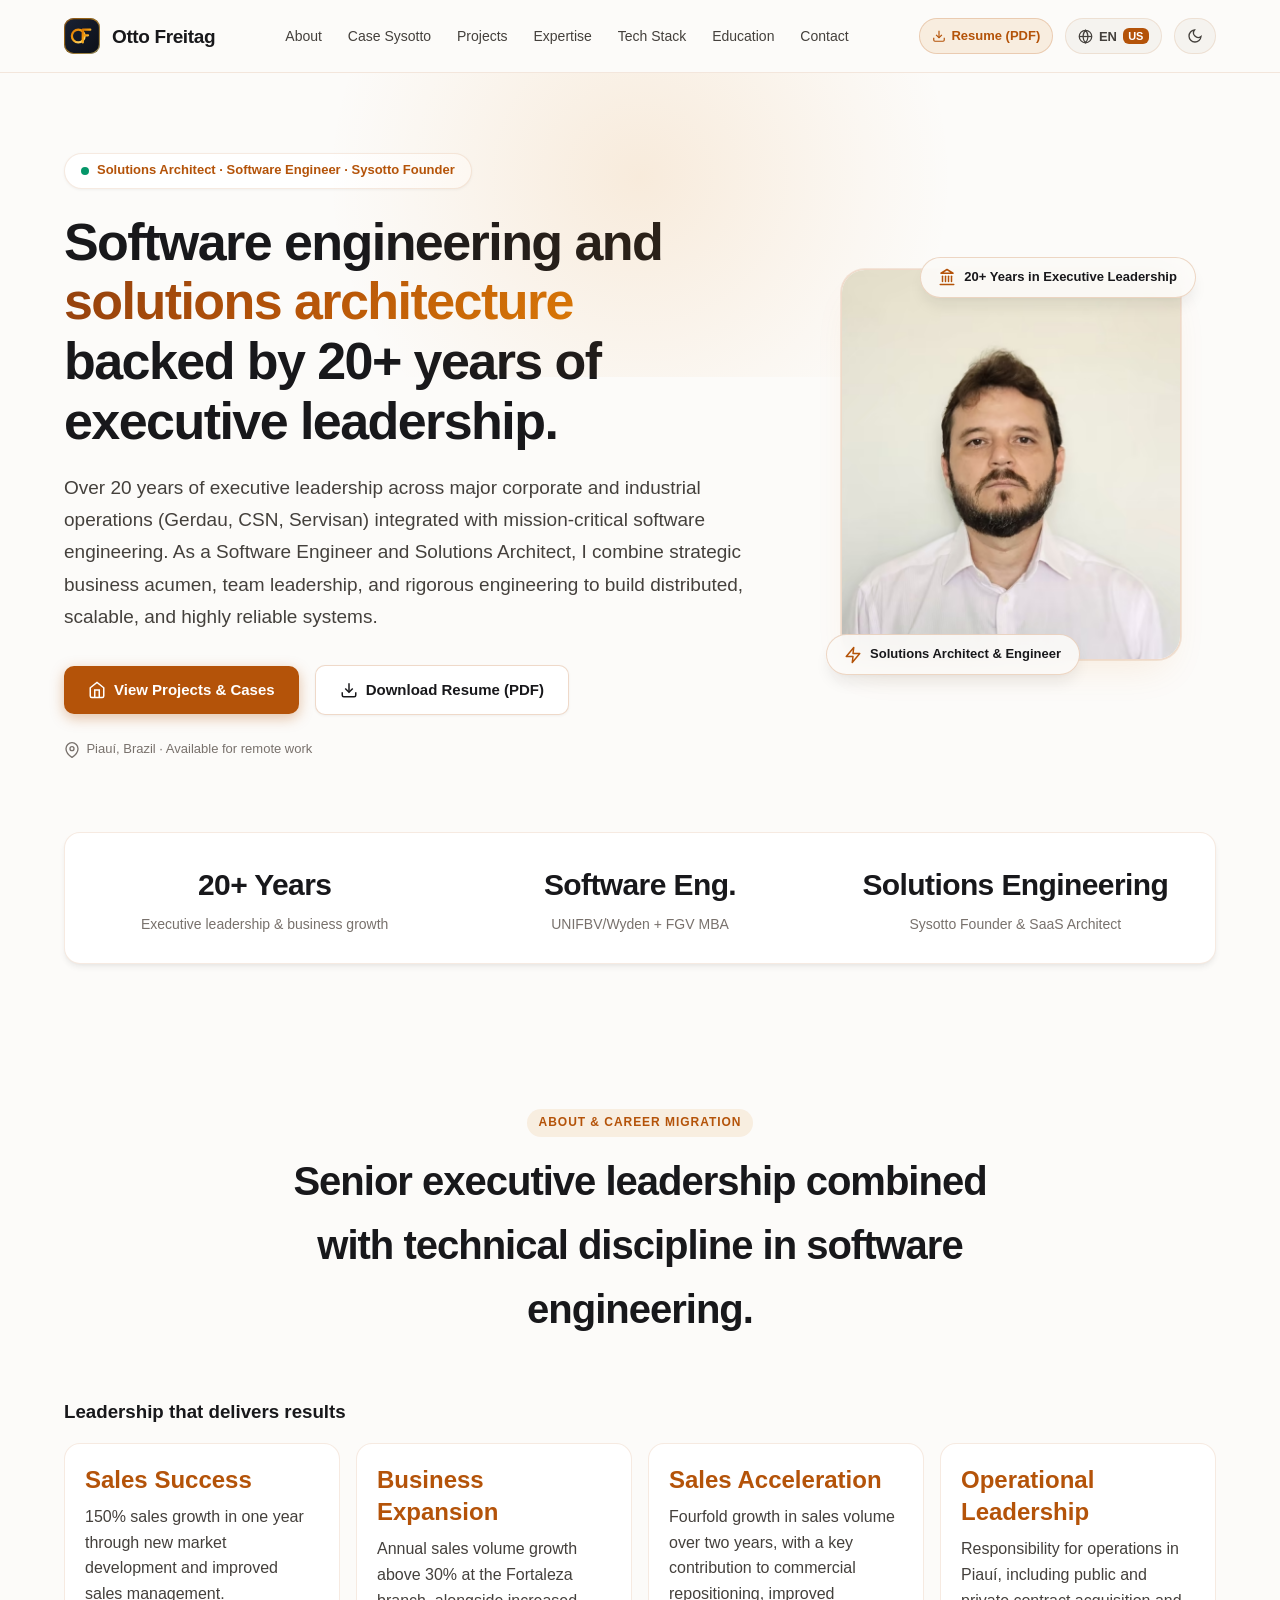
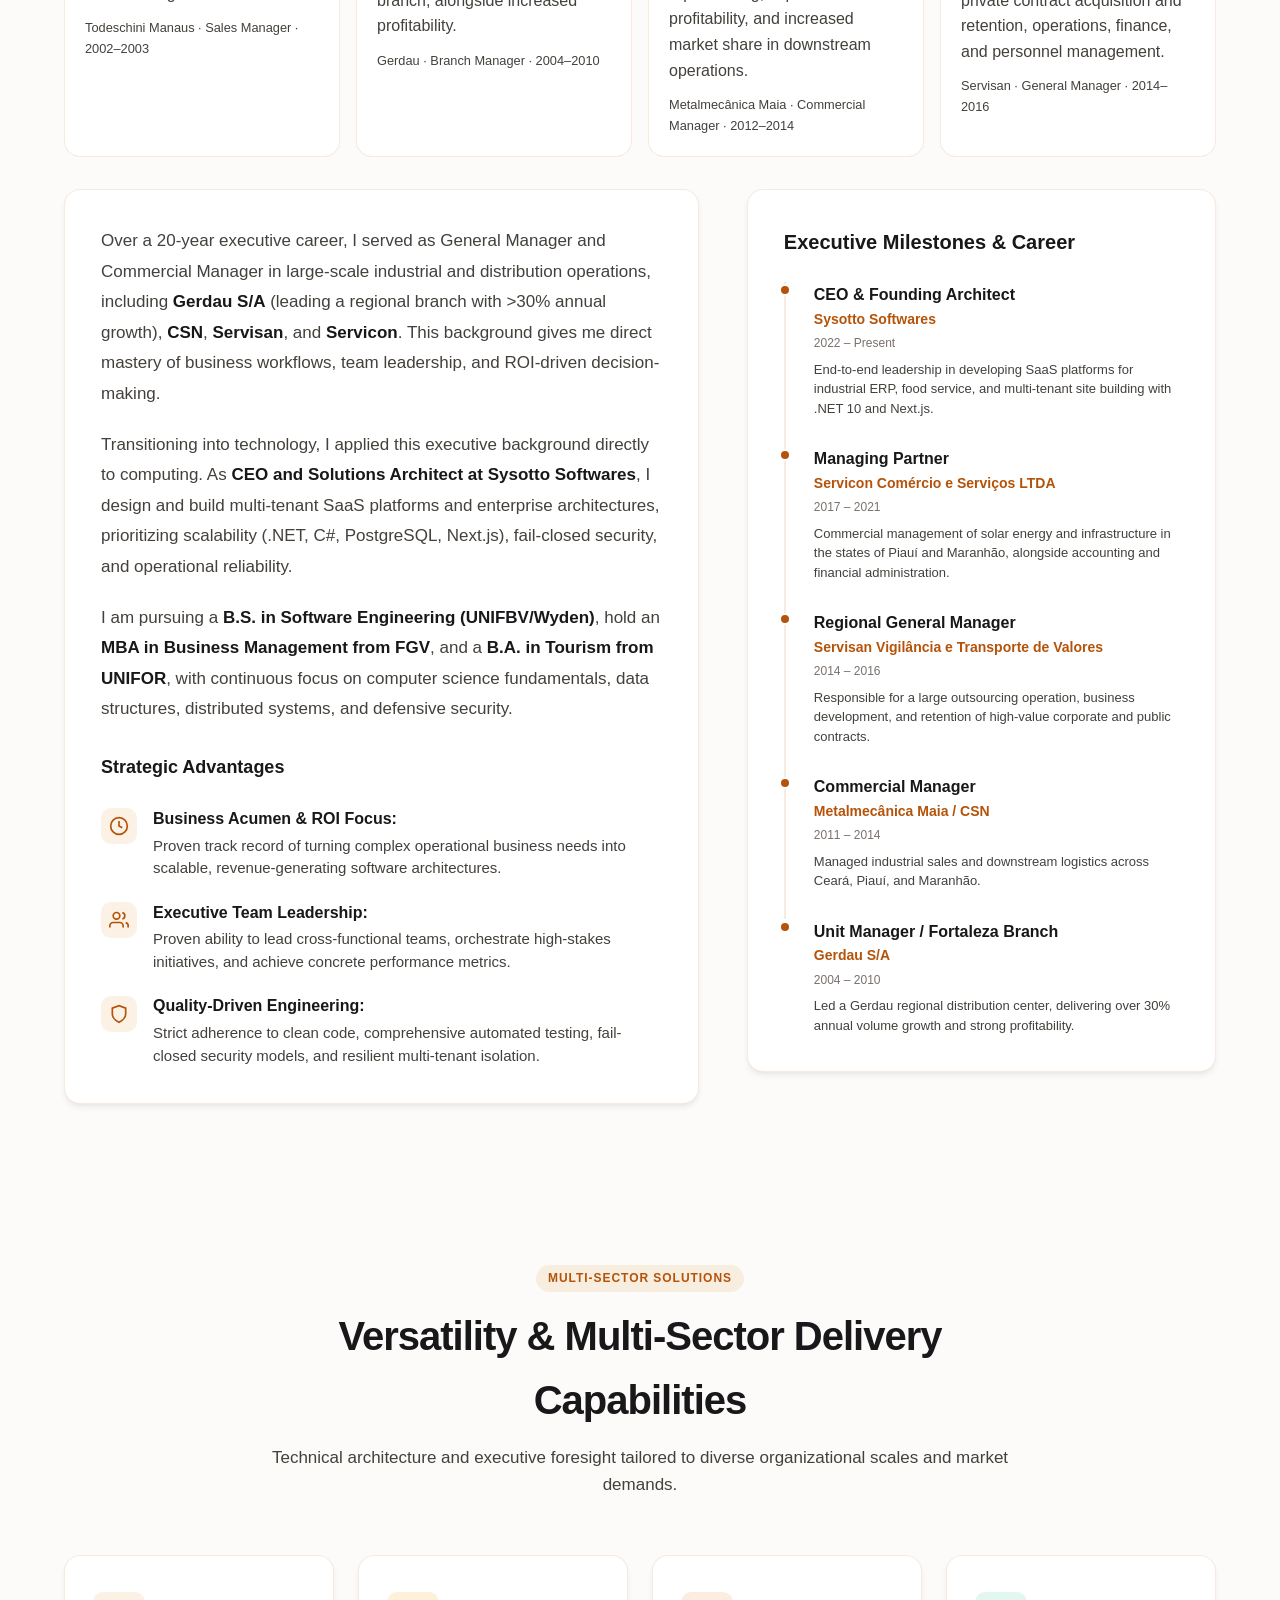
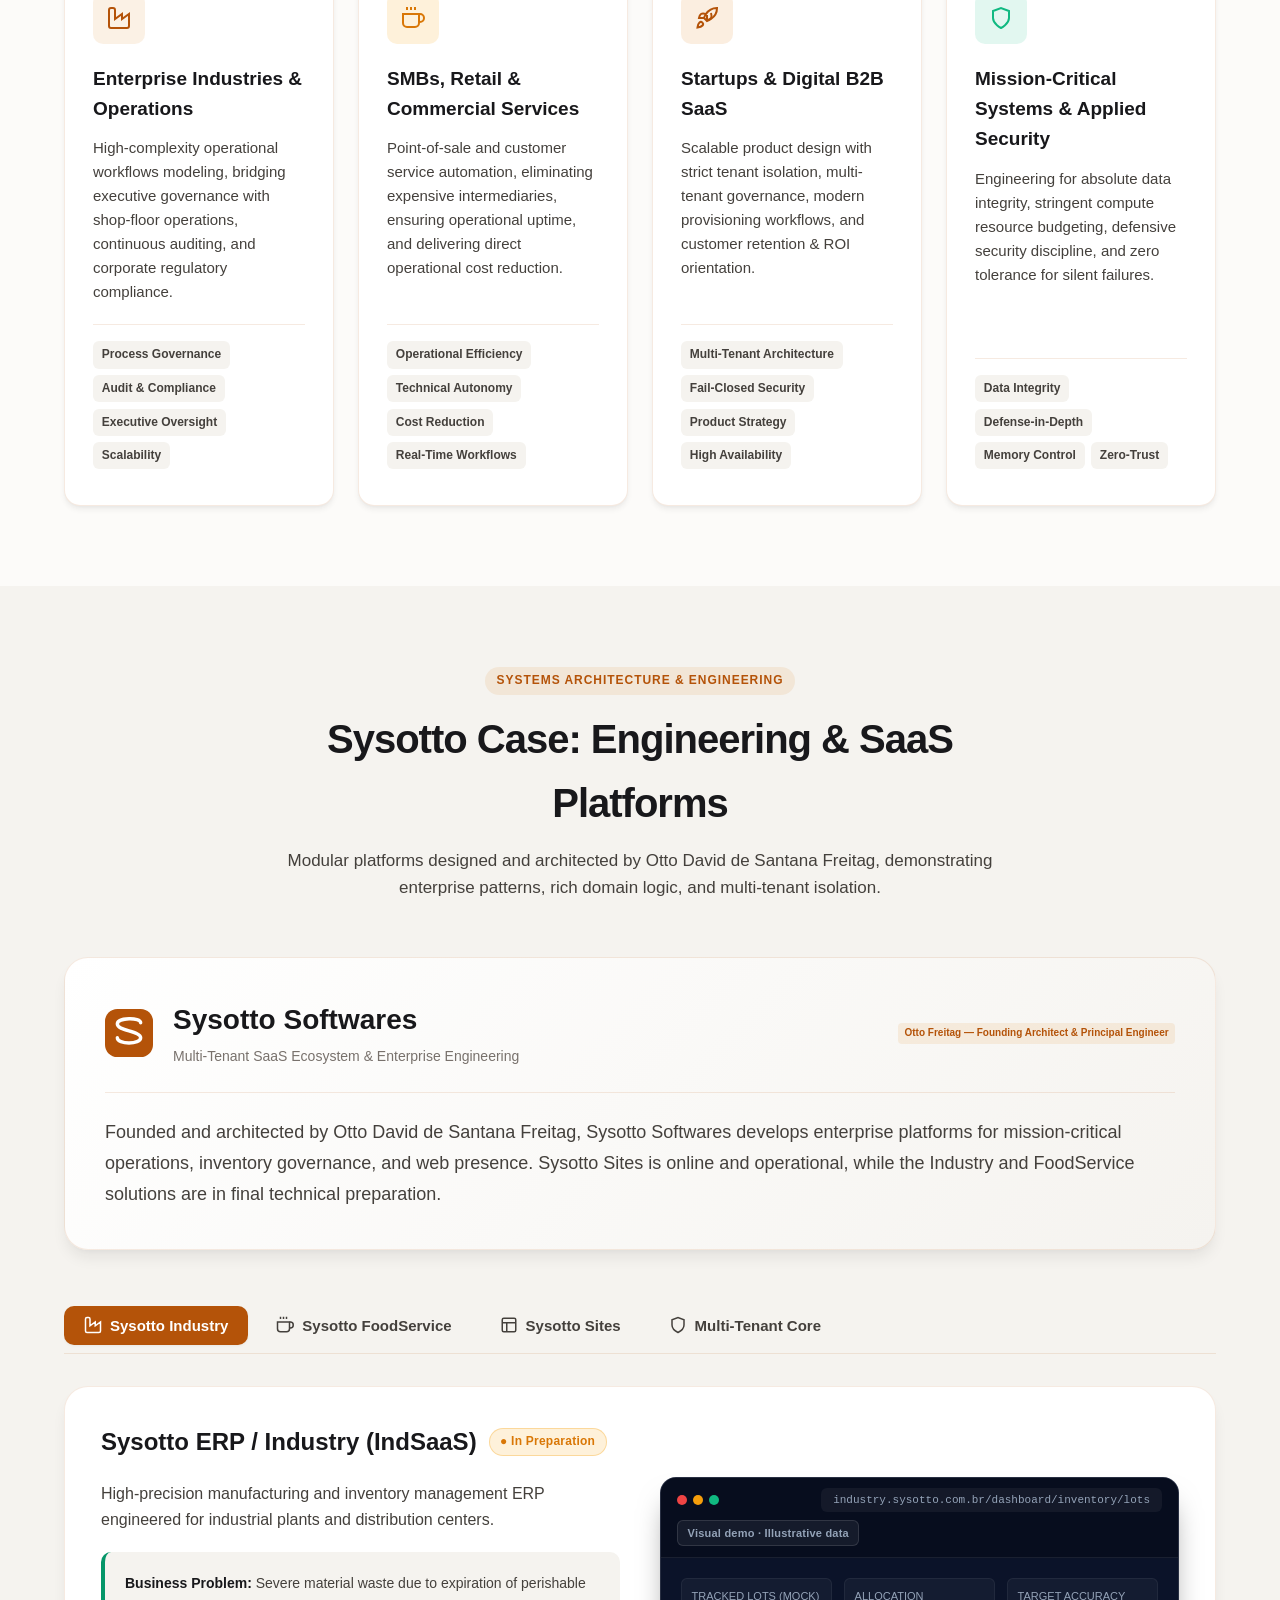
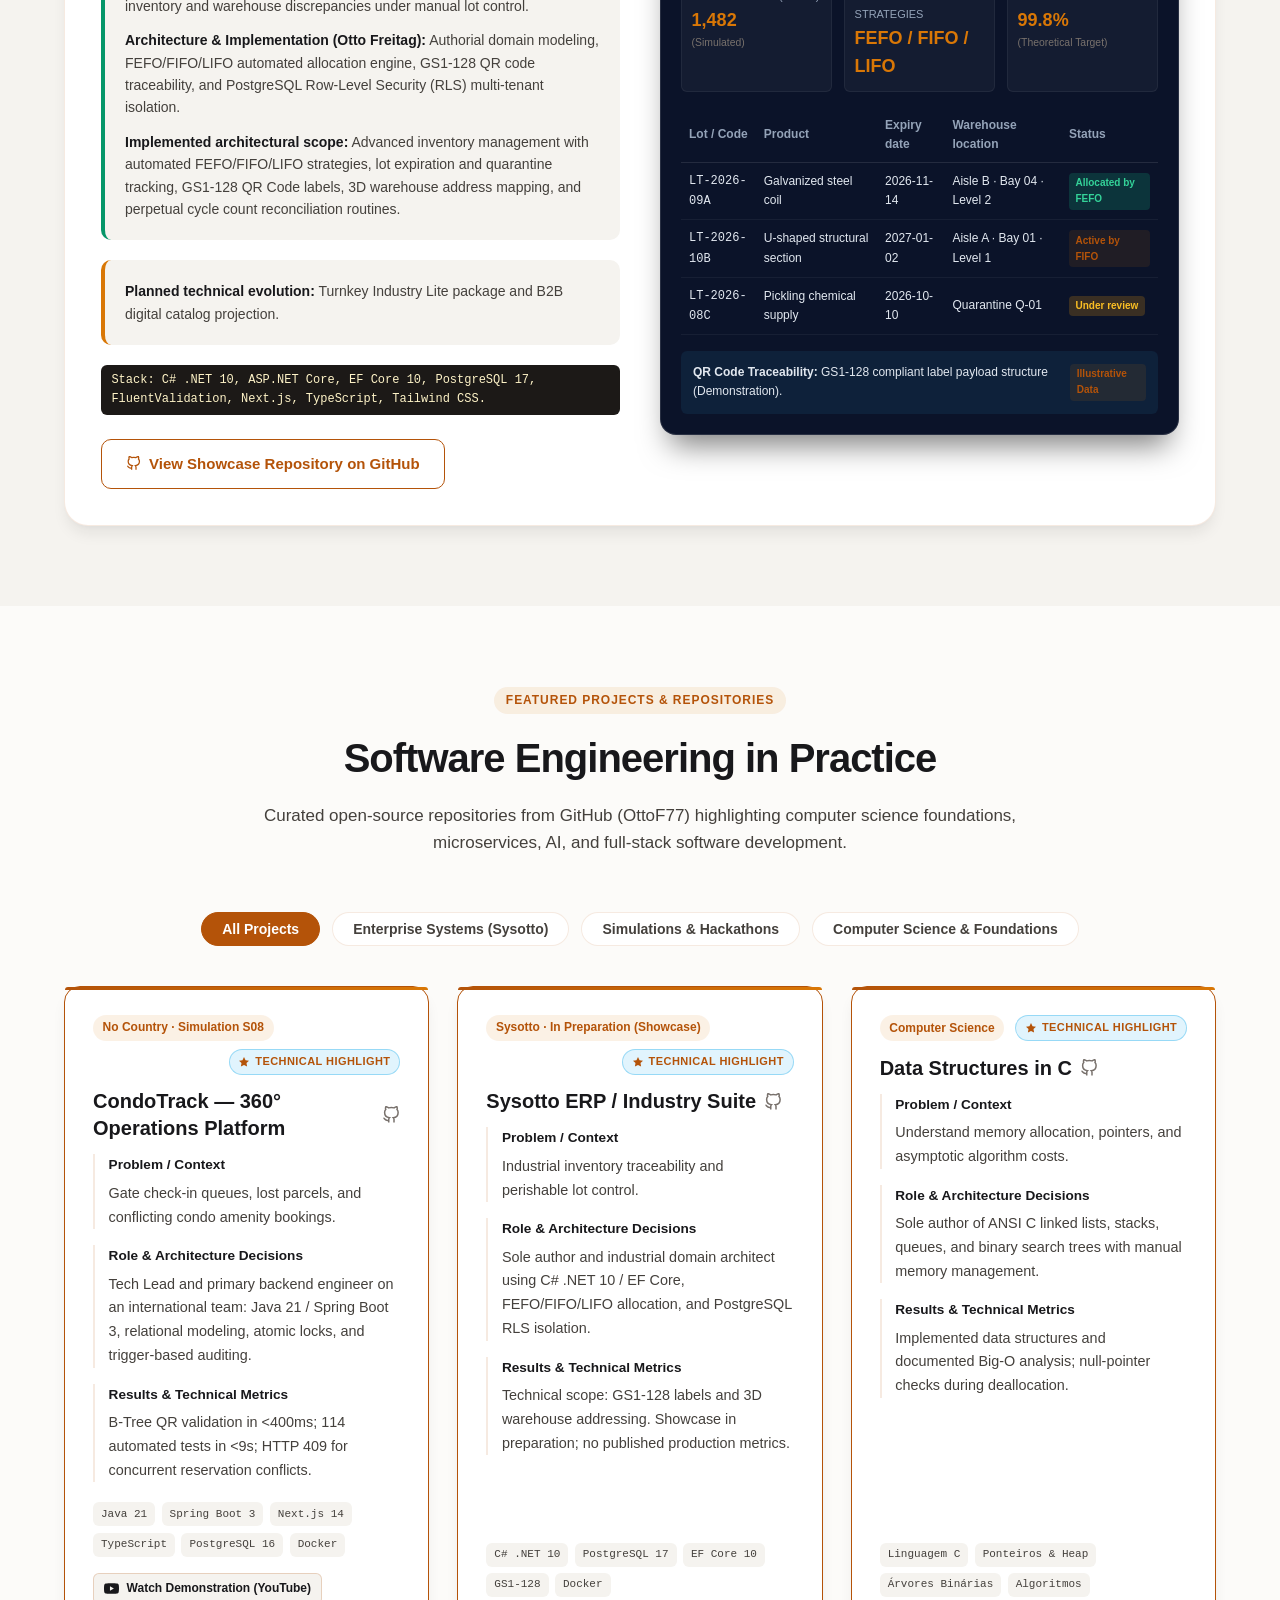
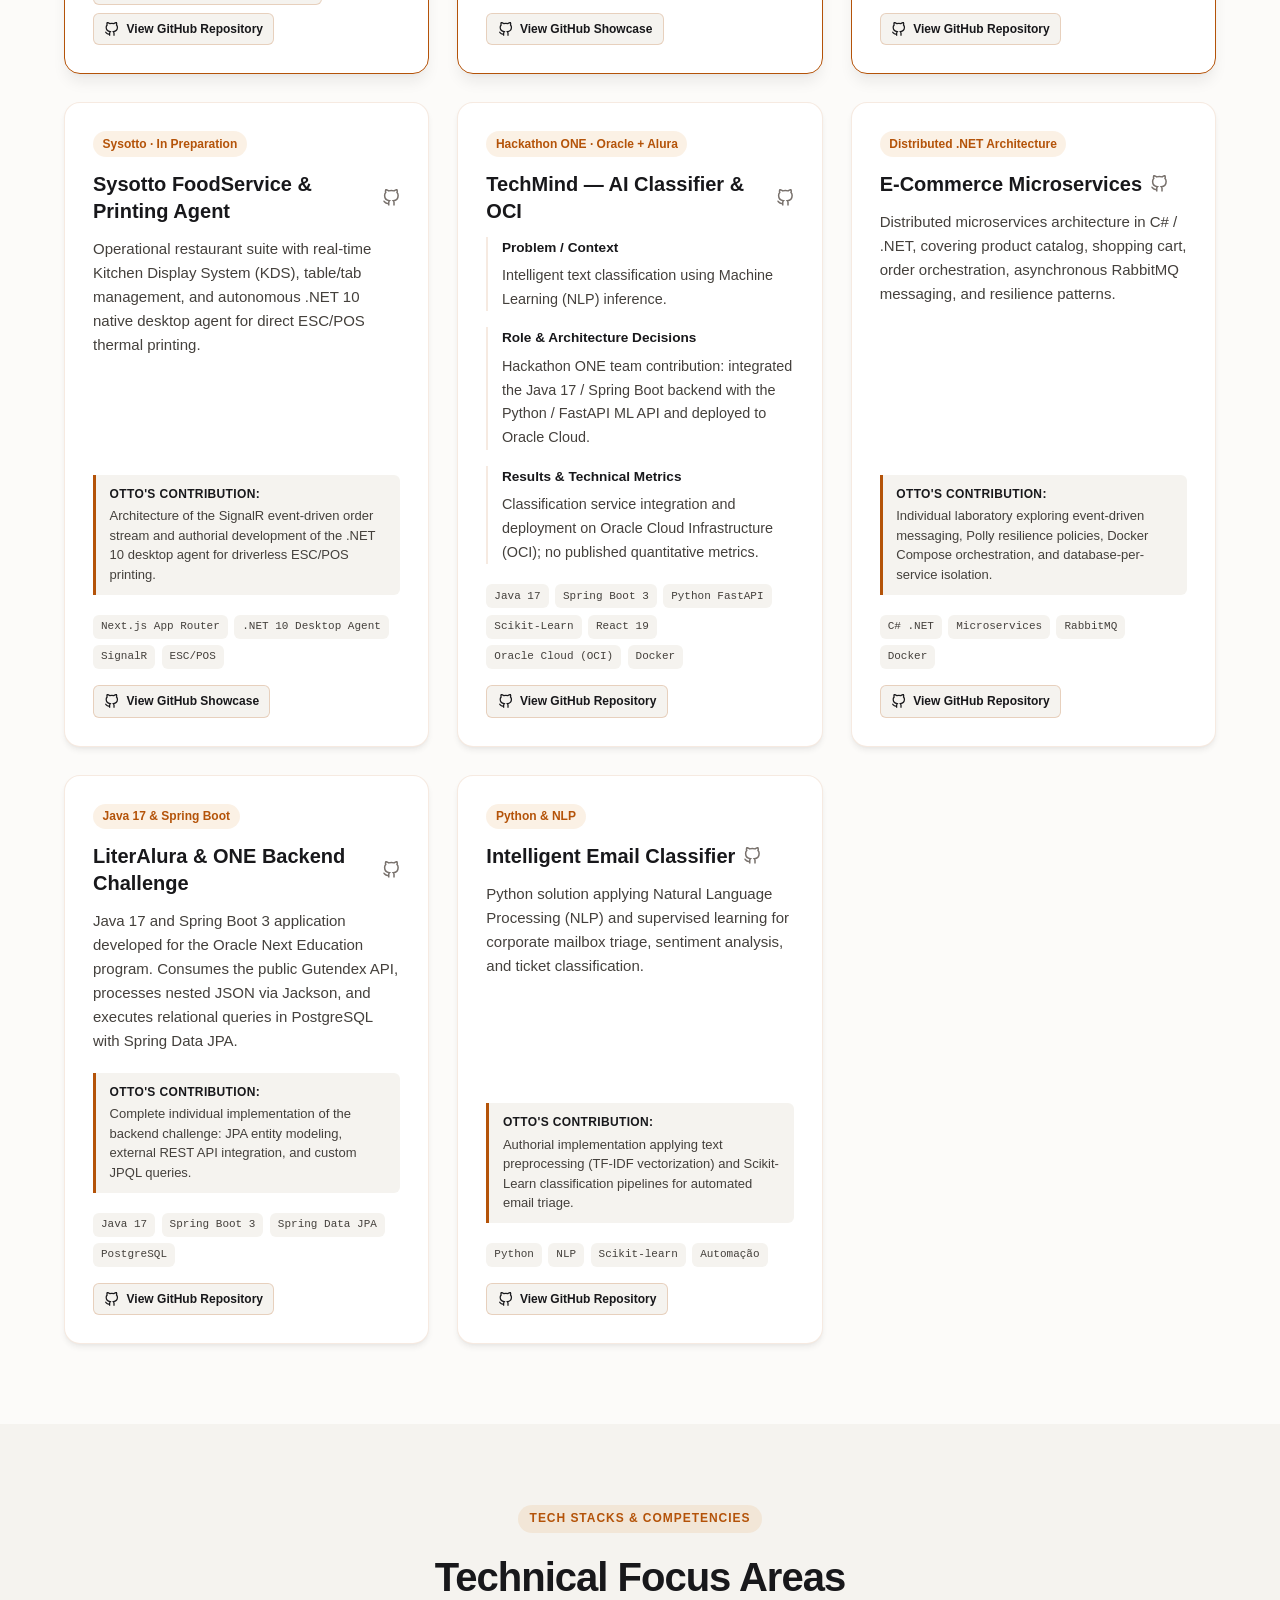
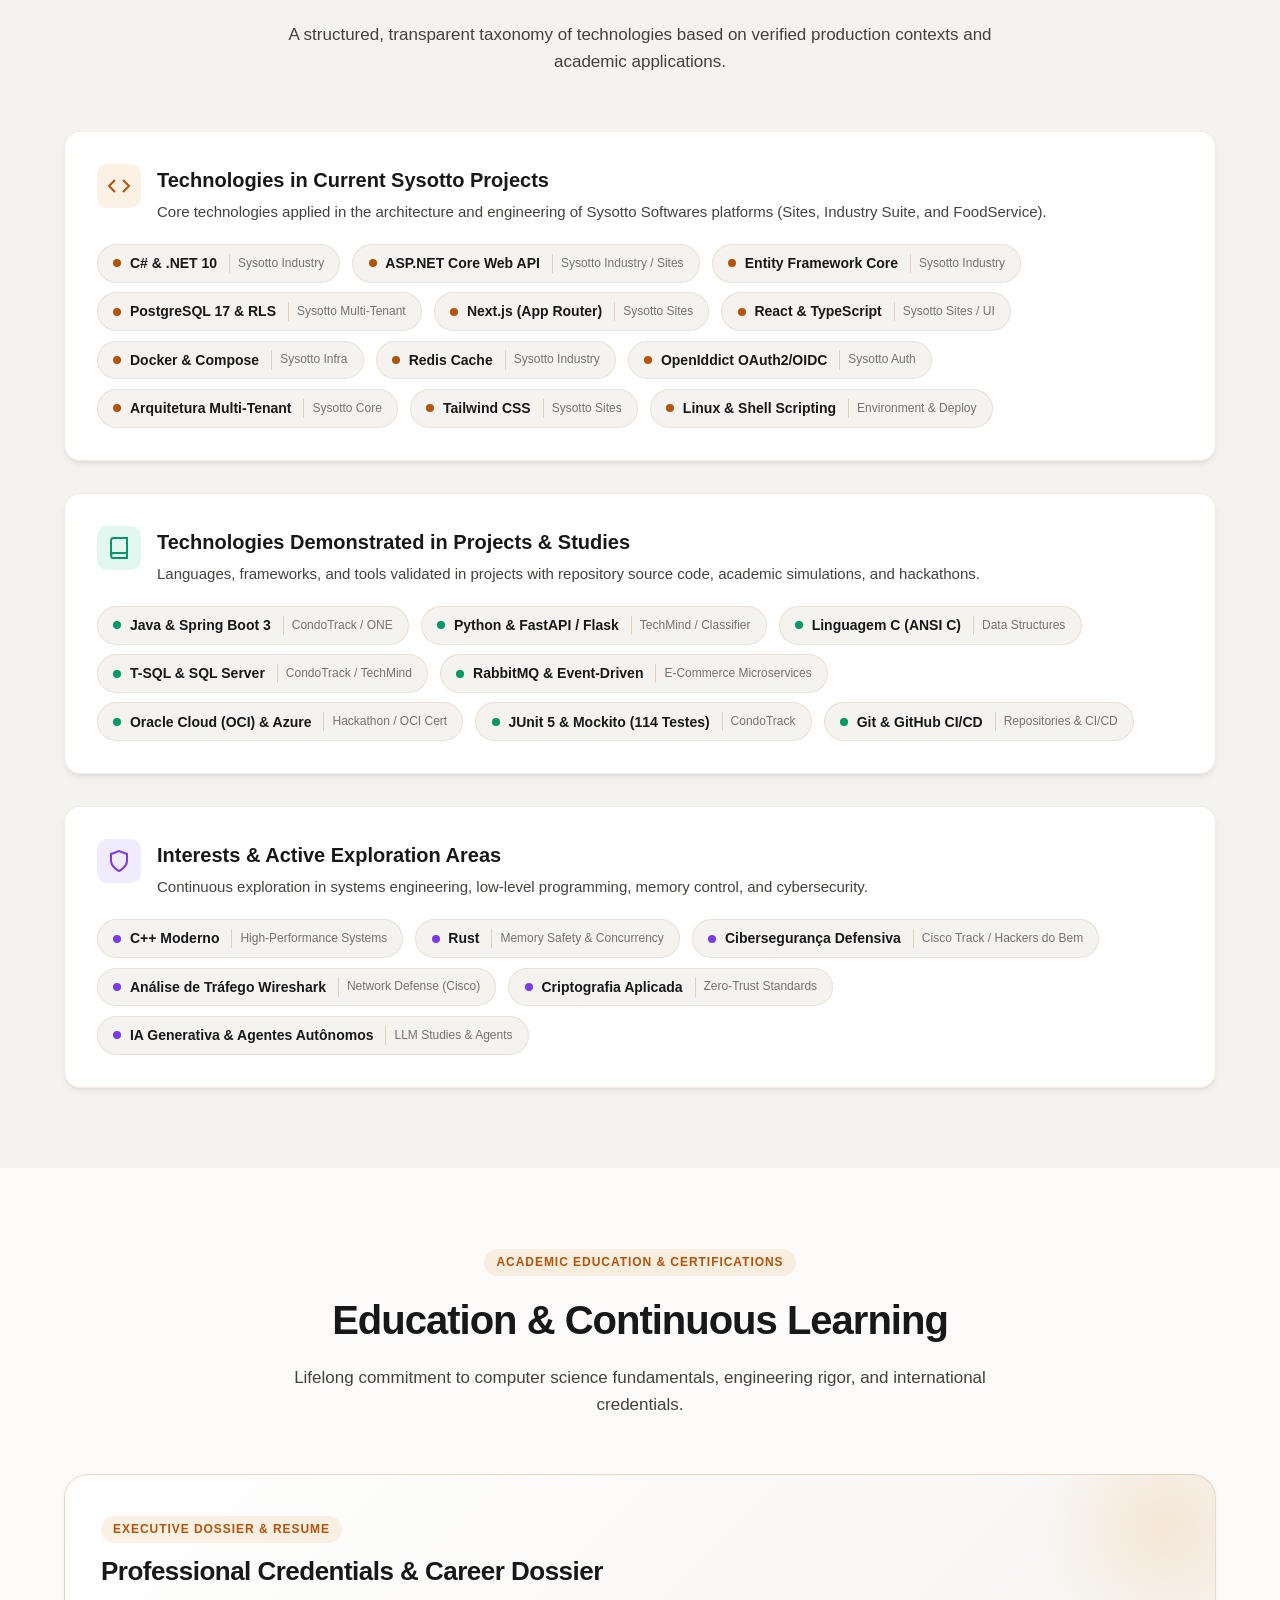
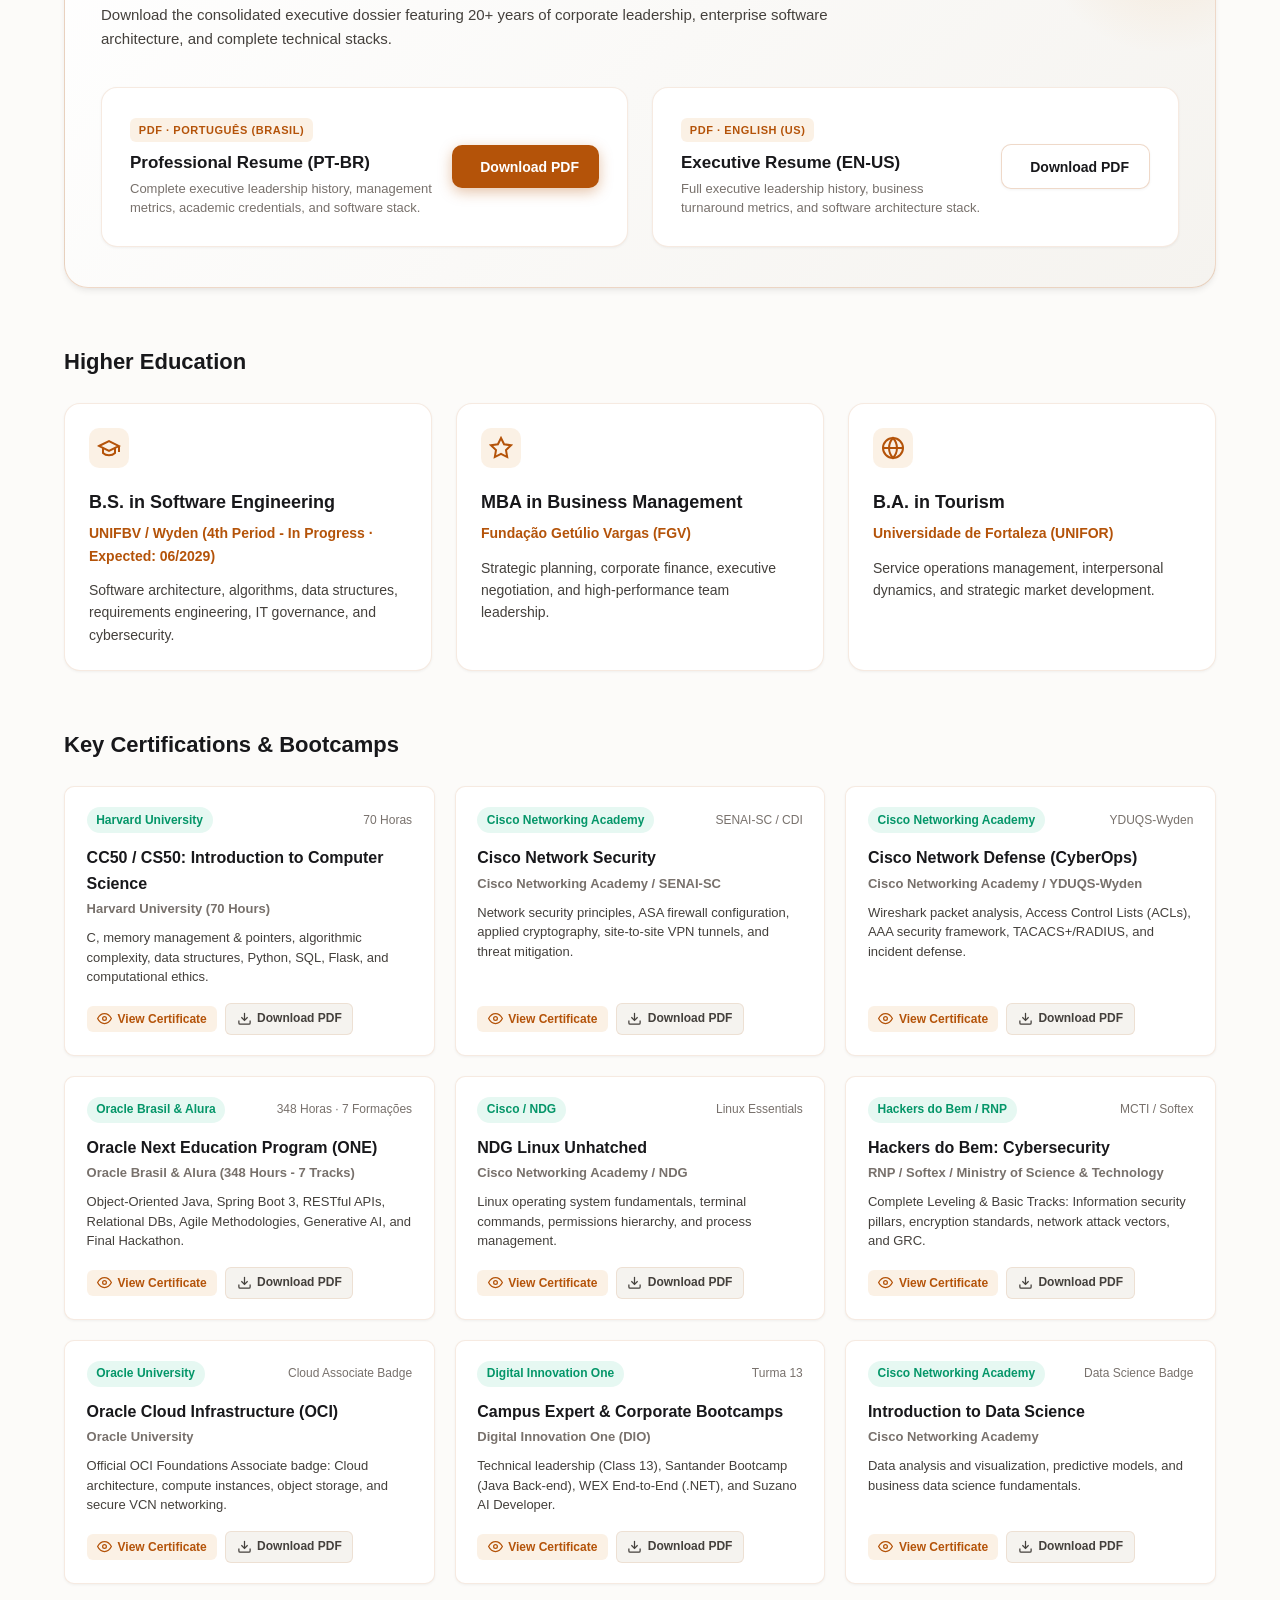
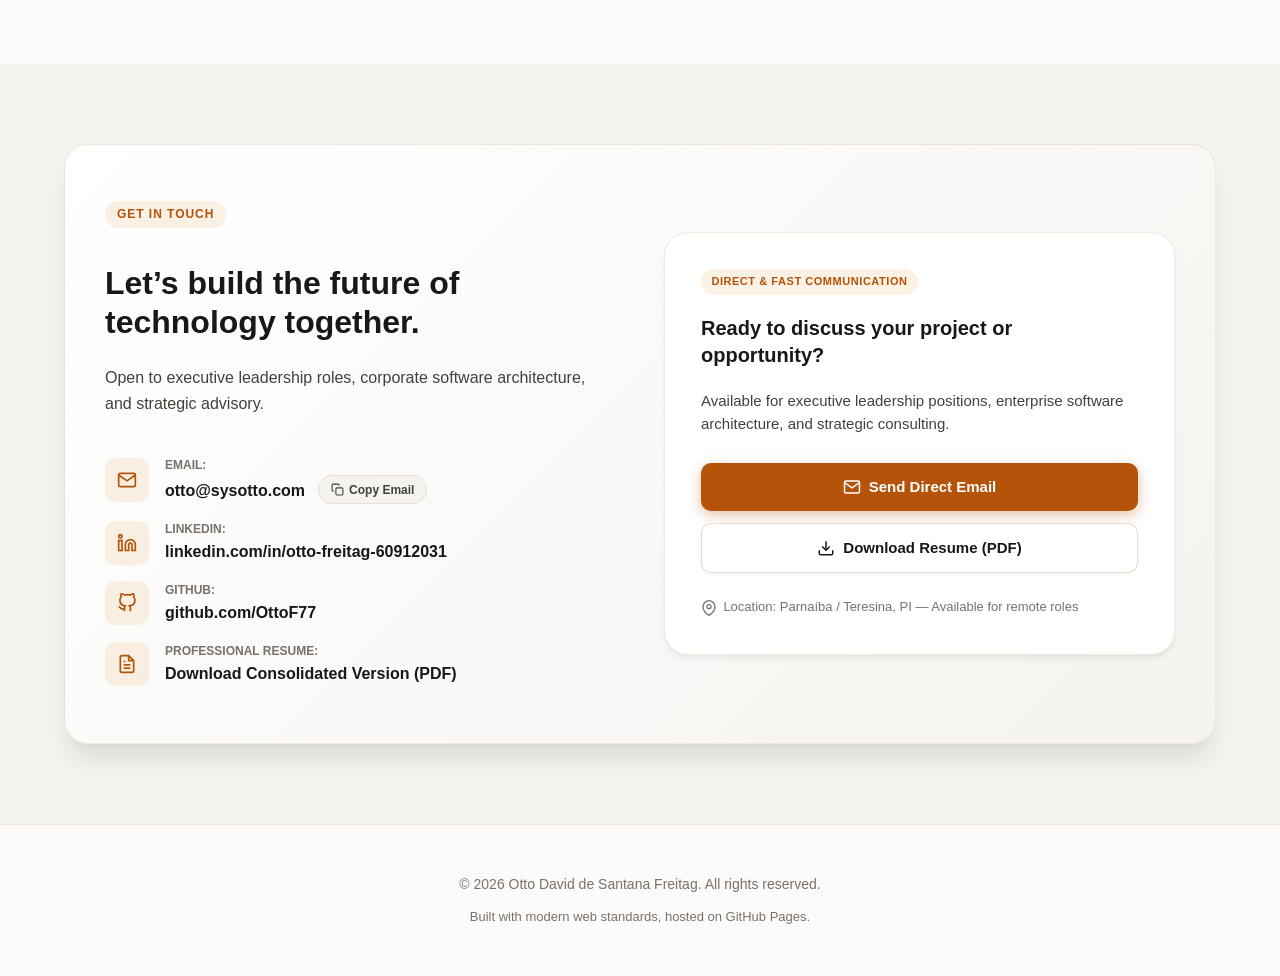
==== commit 8ae46c38: "content: refine executive impact card titles and descriptions" ====
--- a/index.html
+++ b/index.html
@@ -248,26 +248,26 @@
       </div>
 
       <div class="executive-impact" aria-labelledby="executive-impact-title">
-        <h3 id="executive-impact-title" data-i18n="about.impact_title">Impacto executivo em números</h3>
+        <h3 id="executive-impact-title" data-i18n="about.impact_title">Liderança que gera resultados</h3>
         <dl class="executive-impact-grid">
           <div class="executive-impact-card">
-            <dt data-i18n="about.impact_todeschini_desc">Crescimento nas vendas em um período de um ano.</dt>
-            <dd class="executive-impact-value" data-i18n="about.impact_todeschini_value">+150%</dd>
+            <dt data-i18n="about.impact_todeschini_desc">Crescimento de 150% nas vendas em um ano, com desenvolvimento de novos mercados e aprimoramento da gestão comercial.</dt>
+            <dd class="executive-impact-value" data-i18n="about.impact_todeschini_value">Sucesso em Vendas</dd>
             <dd class="executive-impact-context" data-i18n="about.impact_todeschini_context">Todeschini Manaus · Gerente de Vendas · 2002–2003</dd>
           </div>
           <div class="executive-impact-card">
-            <dt data-i18n="about.impact_gerdau_growth_desc">Crescimento no volume de vendas da filial Fortaleza.</dt>
-            <dd class="executive-impact-value" data-i18n="about.impact_gerdau_growth_value">&gt;30% a.a.</dd>
+            <dt data-i18n="about.impact_gerdau_growth_desc">Crescimento superior a 30% ao ano no volume de vendas da filial Fortaleza, acompanhado de aumento da lucratividade.</dt>
+            <dd class="executive-impact-value" data-i18n="about.impact_gerdau_growth_value">Expansão de Negócios</dd>
             <dd class="executive-impact-context" data-i18n="about.impact_gerdau_context">Gerdau · Gerente de Unidade · 2004–2010</dd>
           </div>
           <div class="executive-impact-card">
             <dt data-i18n="about.impact_operations_desc">Quadruplicação do volume de vendas em dois anos, com participação decisiva no reposicionamento comercial, maior rentabilidade e ganho de participação de mercado no downstream.</dt>
-            <dd class="executive-impact-value executive-impact-value-compact" data-i18n="about.impact_operations_value">4× em 2 anos</dd>
+            <dd class="executive-impact-value" data-i18n="about.impact_operations_value">Aceleração Comercial</dd>
             <dd class="executive-impact-context" data-i18n="about.impact_operations_context">Metalmecânica Maia · Gerente Comercial · 2012–2014</dd>
           </div>
           <div class="executive-impact-card">
             <dt data-i18n="about.impact_sales_desc">Responsabilidade pela operação no Piauí, com prospecção e retenção de contratos públicos e privados e gestão operacional, financeira e de pessoal.</dt>
-            <dd class="executive-impact-value" data-i18n="about.impact_sales_value">Gestão regional</dd>
+            <dd class="executive-impact-value" data-i18n="about.impact_sales_value">Liderança de Operações</dd>
             <dd class="executive-impact-context" data-i18n="about.impact_sales_context">Servisan · Gerente Geral · 2014–2016</dd>
           </div>
         </dl>
--- a/css/style.css
+++ b/css/style.css
@@ -2546,11 +2546,14 @@
 .executive-impact-card dd { margin: 0; }
 .executive-impact-value {
   overflow-wrap: anywhere;
+  min-width: 0;
+  max-width: 100%;
+  white-space: normal;
   order: -1;
   color: var(--brand-primary);
-  font-size: 2rem;
+  font-size: 1.5rem;
   font-weight: 800;
-  line-height: 1.3;
+  line-height: 1.35;
   padding-bottom: 0.5rem;
 }
 .executive-impact-context {
@@ -2559,13 +2562,3 @@
   line-height: 1.6;
   padding-top: 0.75rem;
 }
-
-/* Keep the Metalmecânica Maia headline within its card. */
-.executive-impact-value.executive-impact-value-compact {
-  font-size: 1.5rem;
-  line-height: 1.35;
-  min-width: 0;
-  max-width: 100%;
-  white-space: normal;
-  overflow-wrap: anywhere;
-}
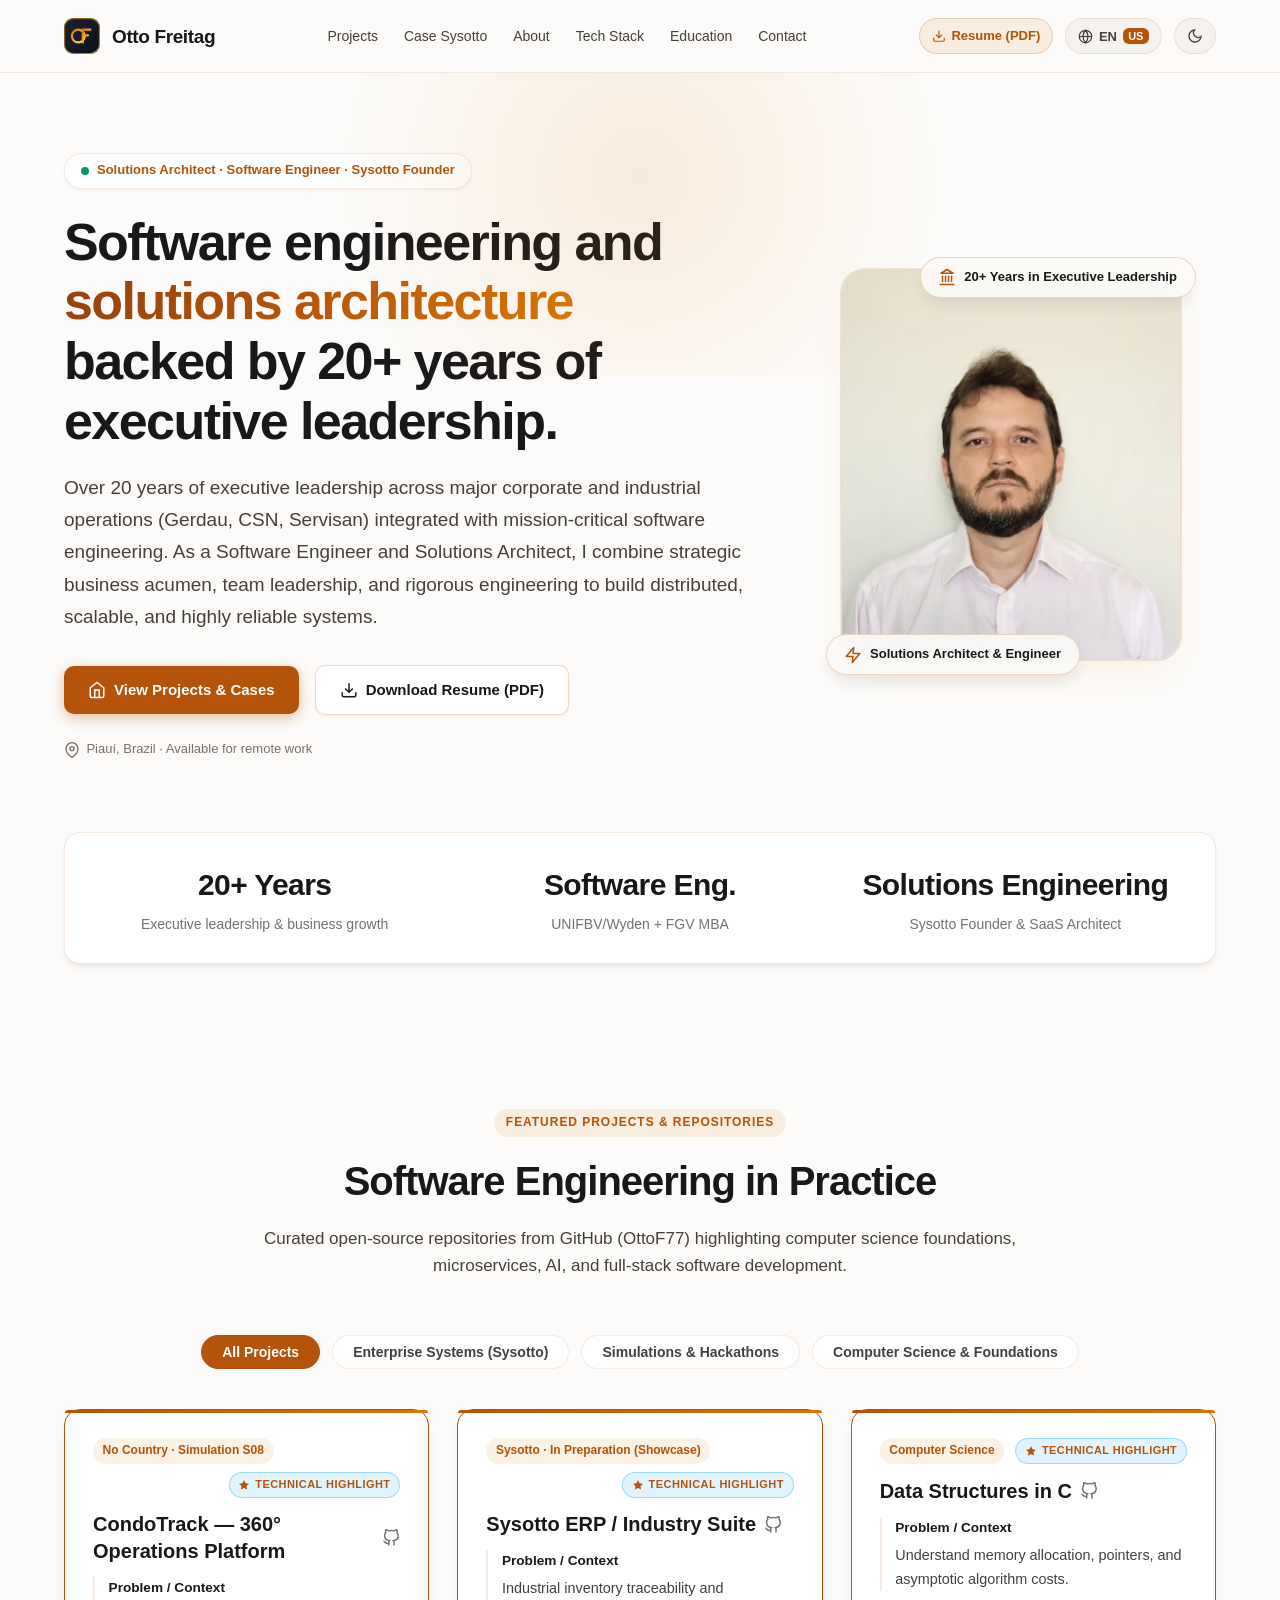
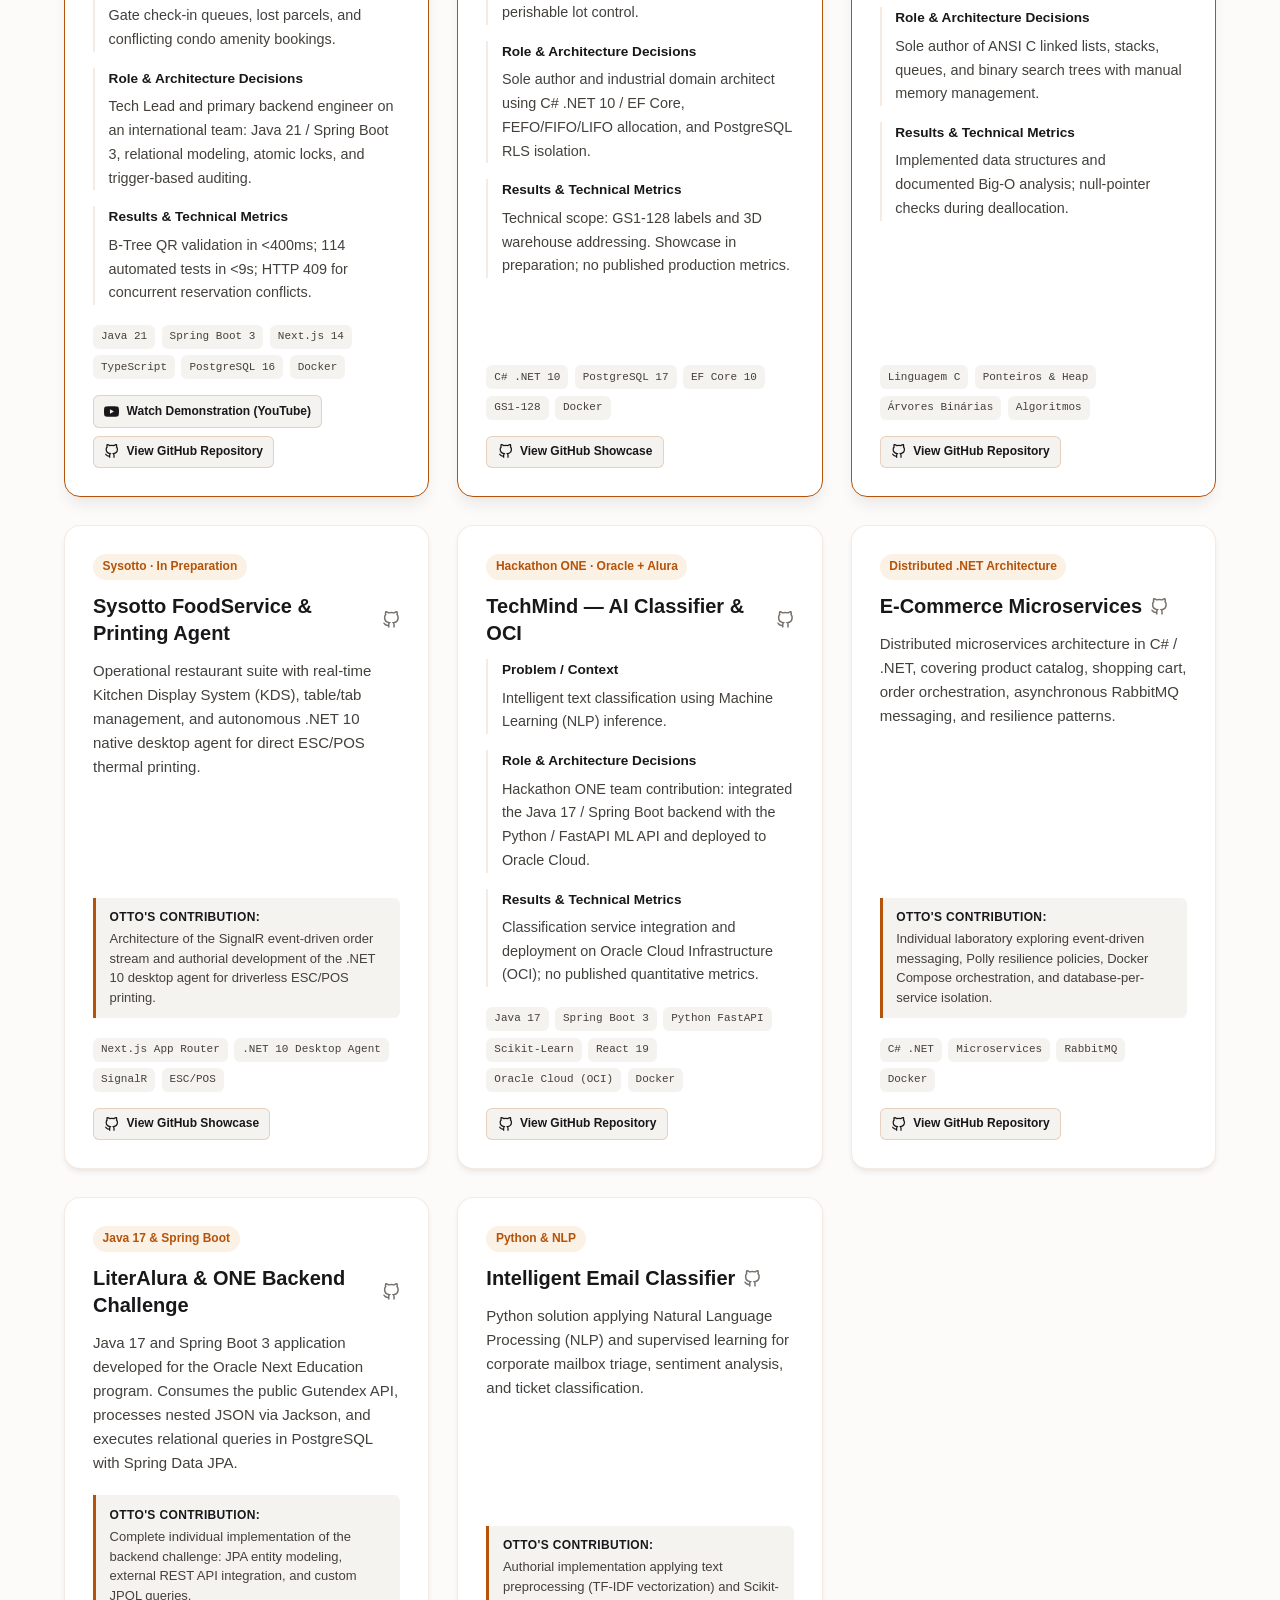
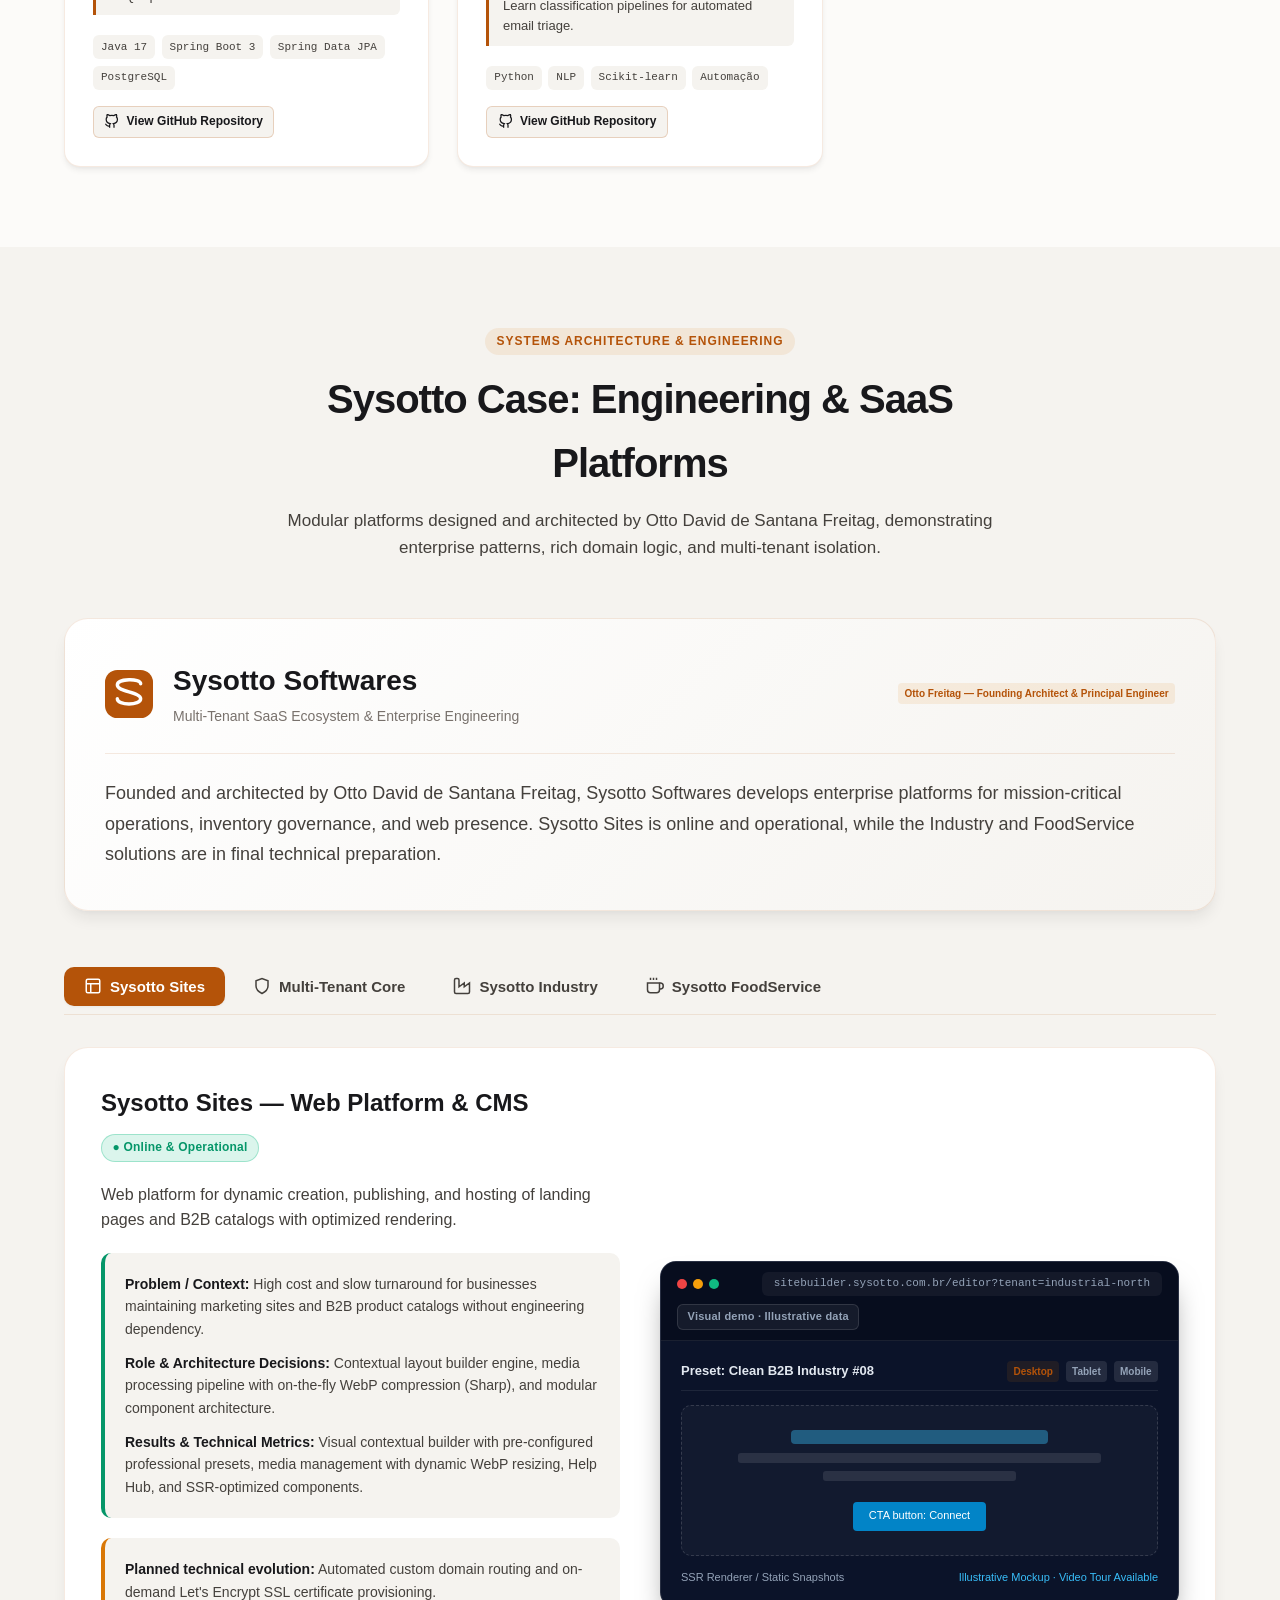
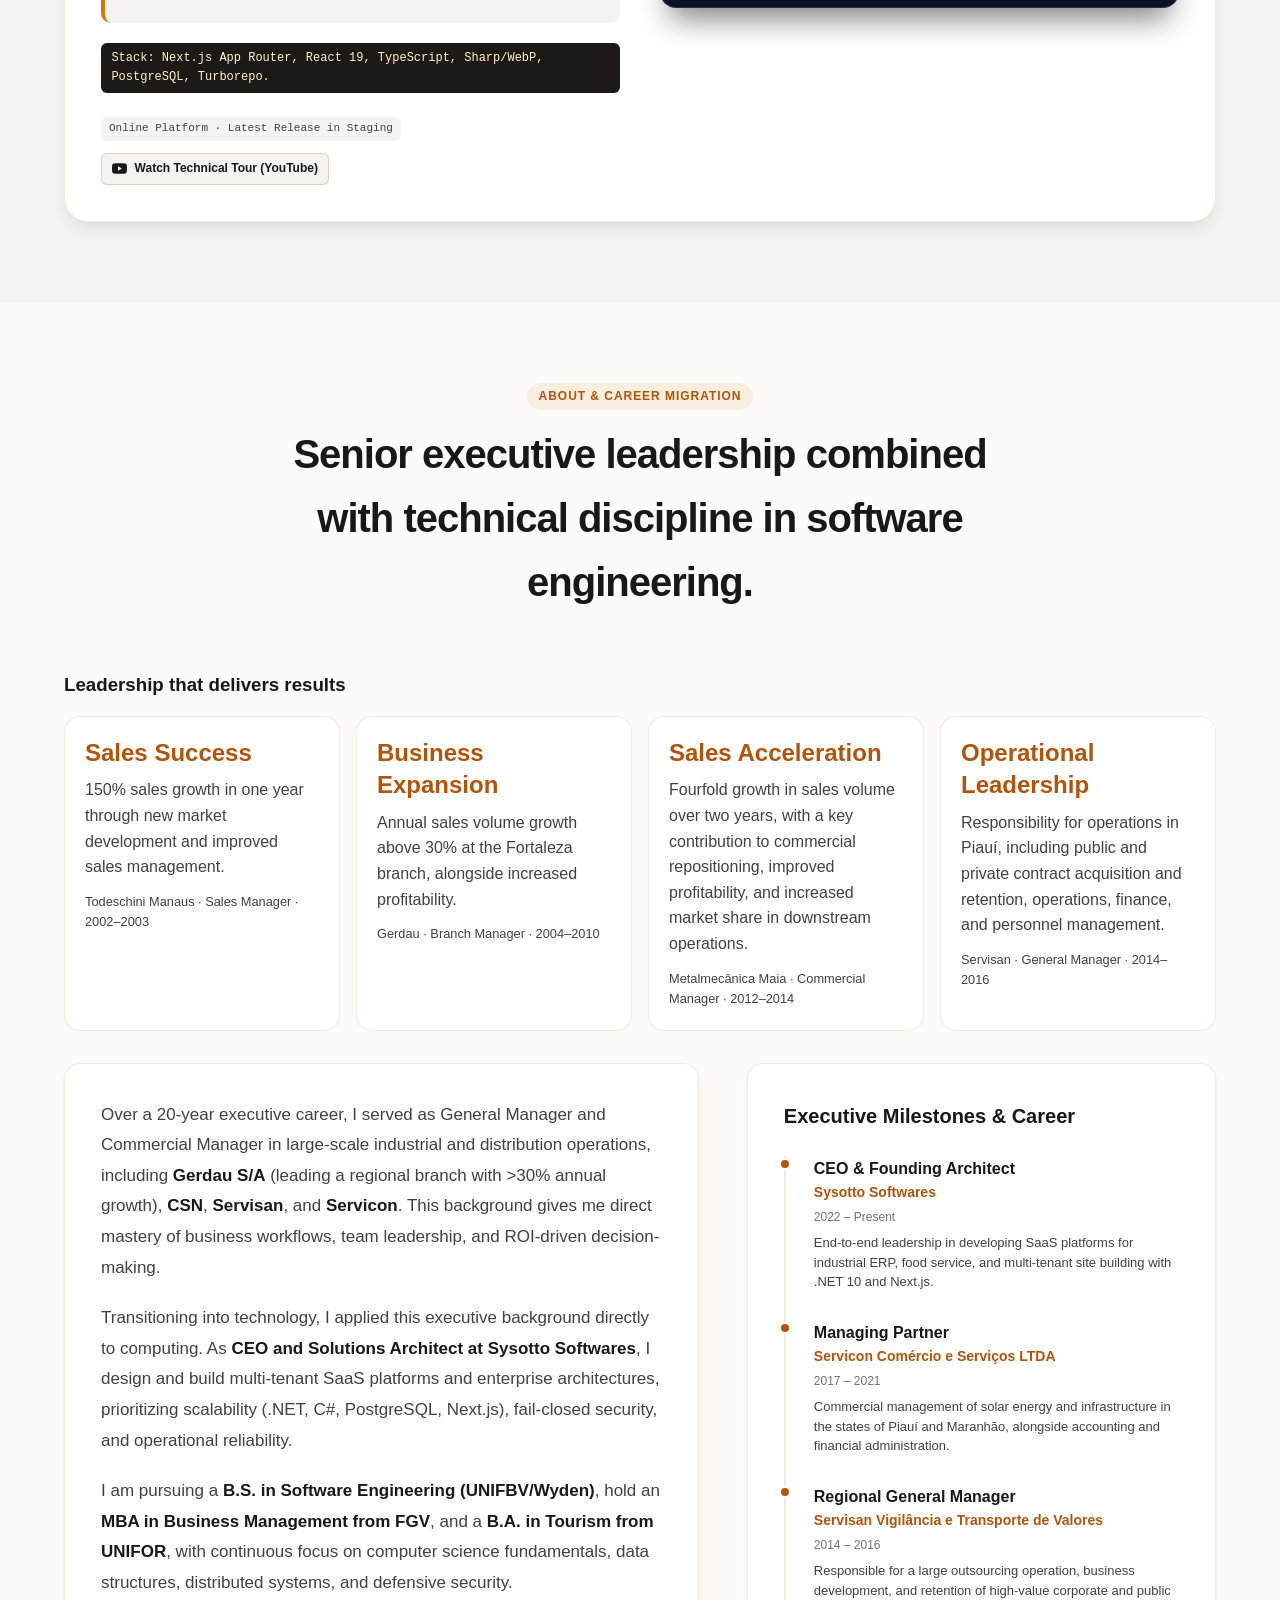
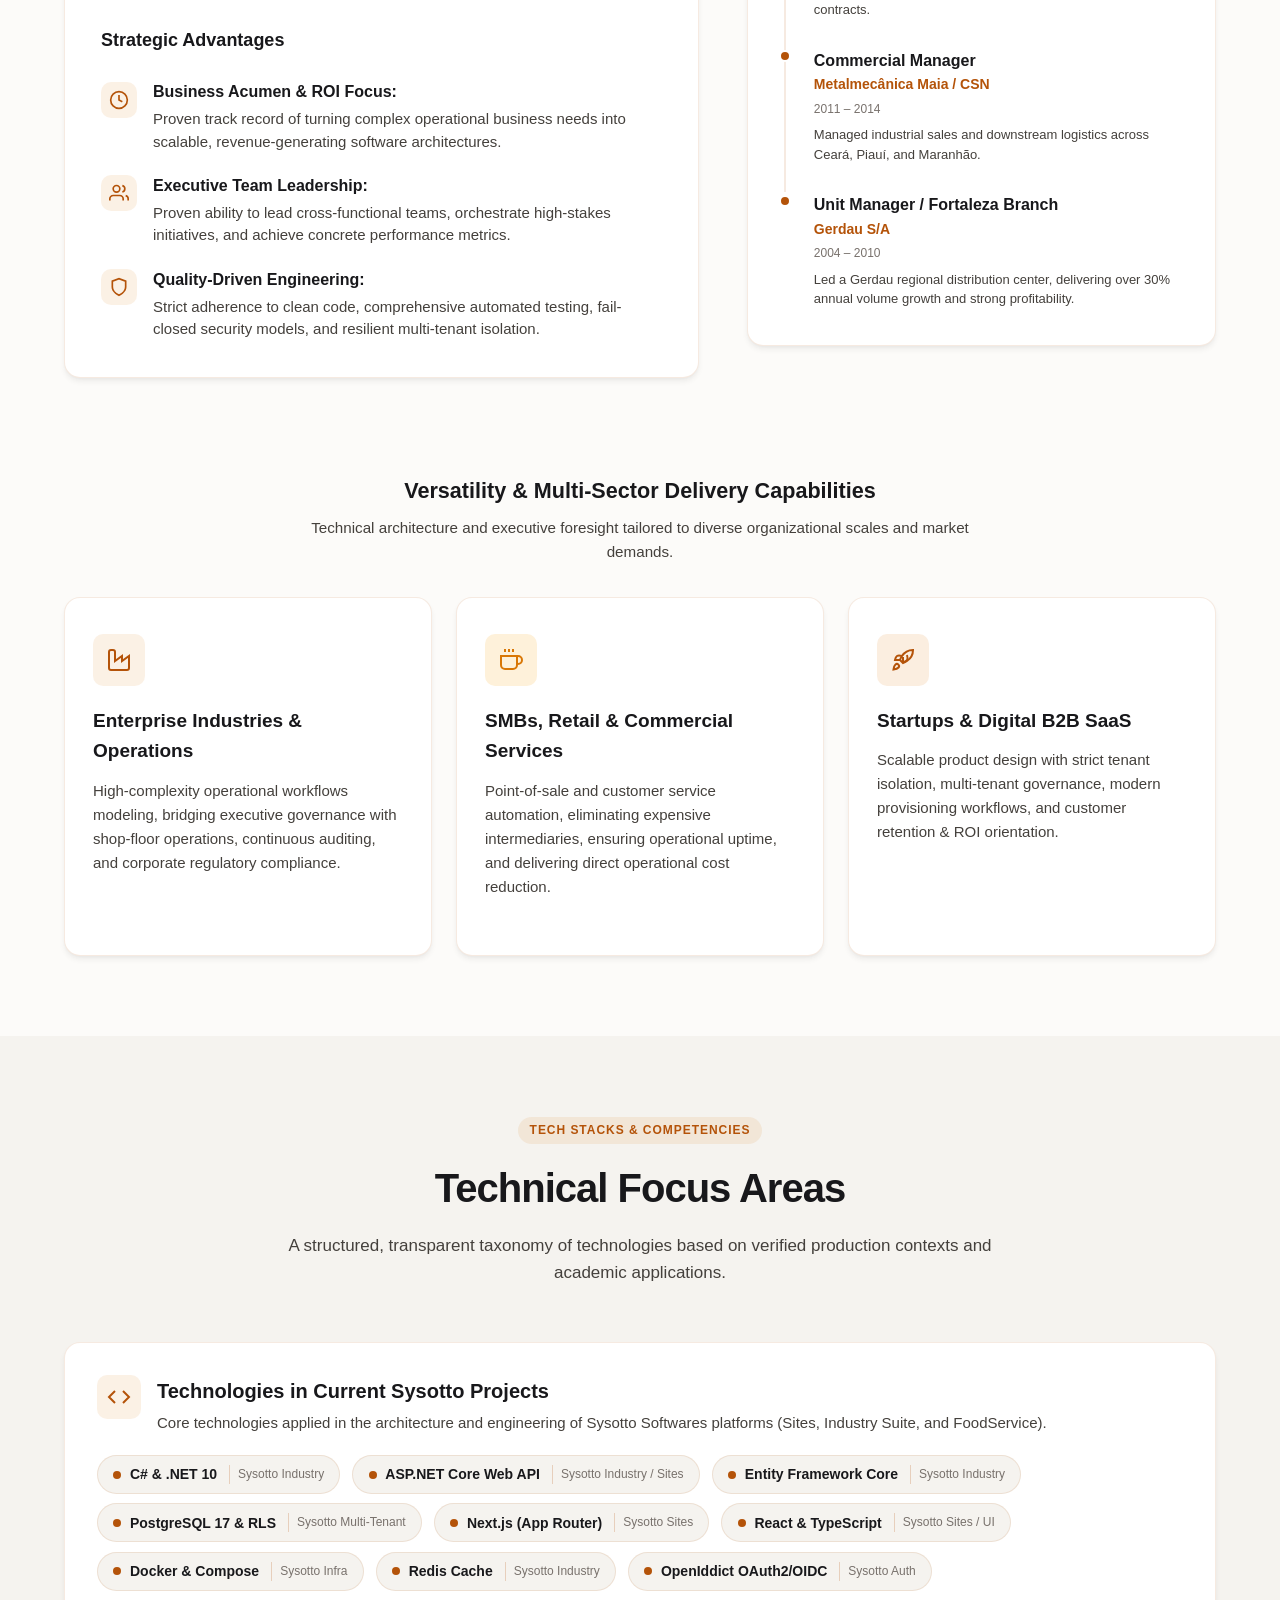
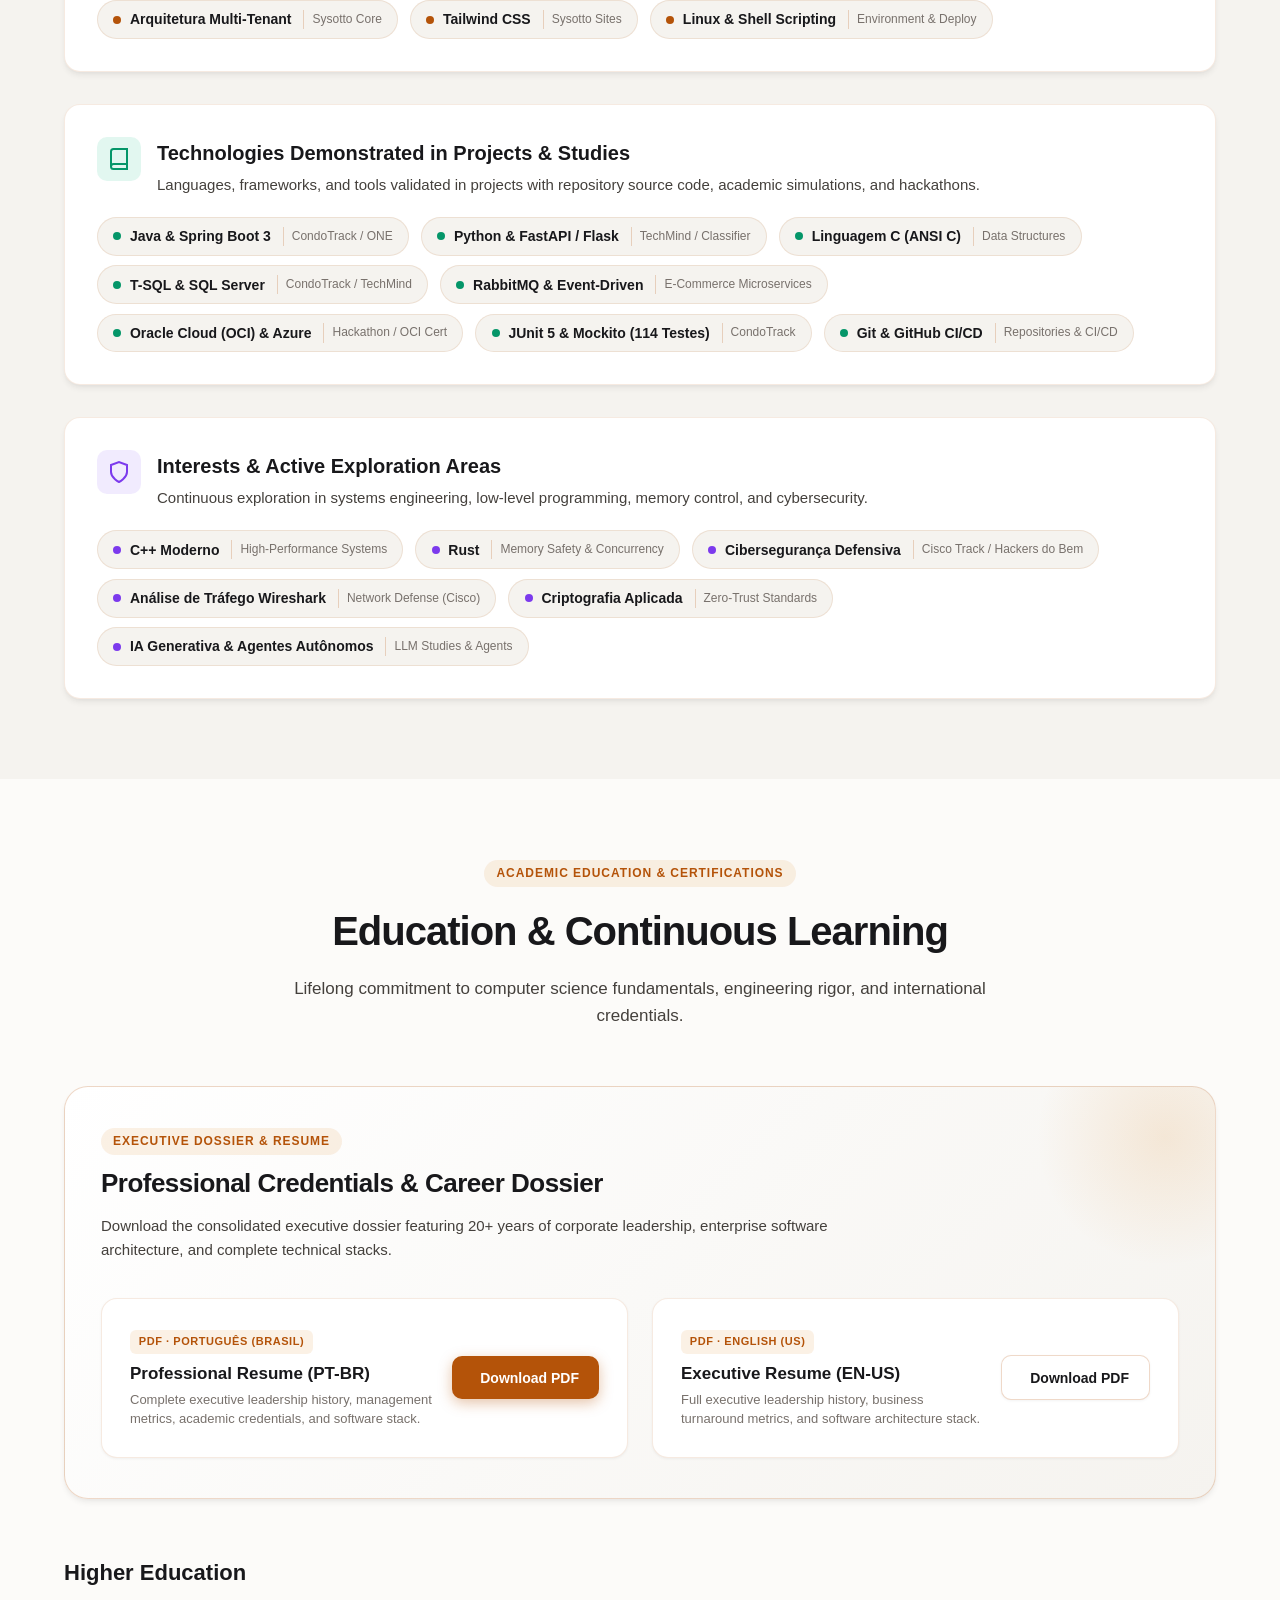
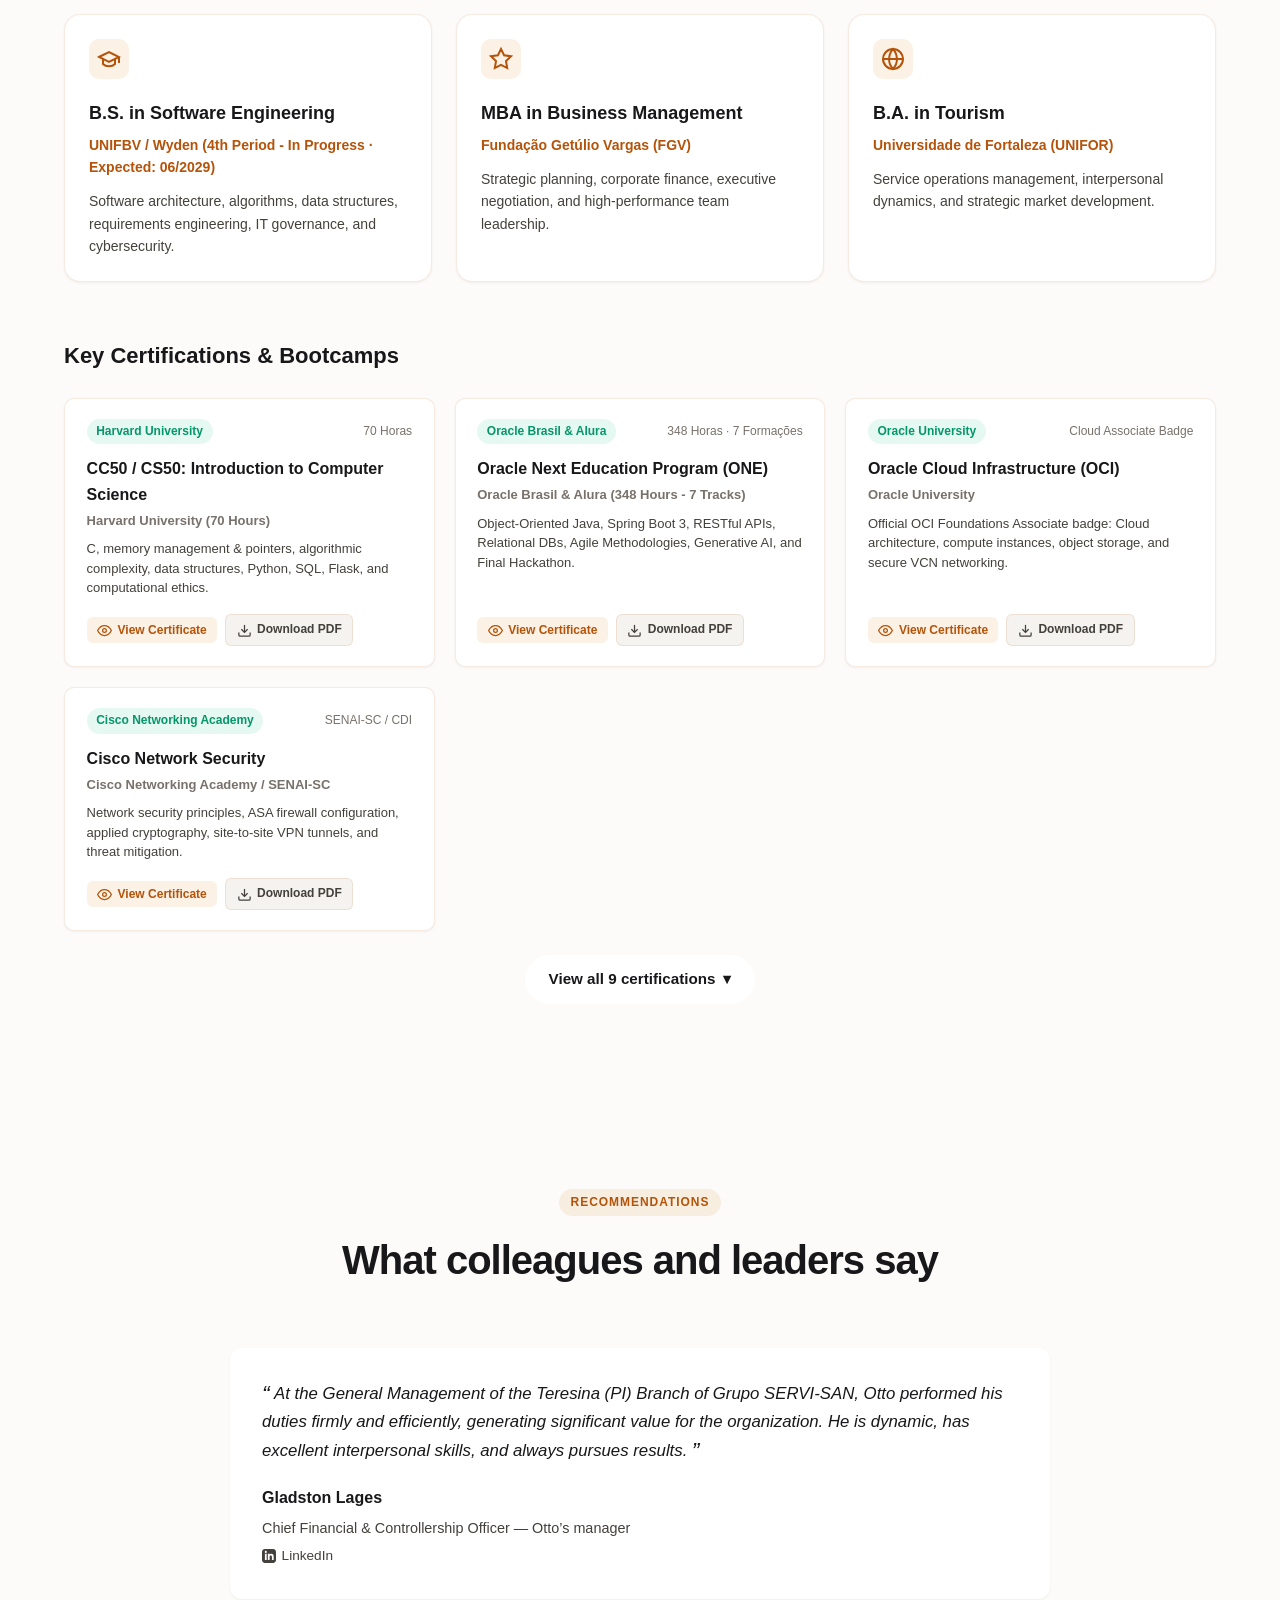
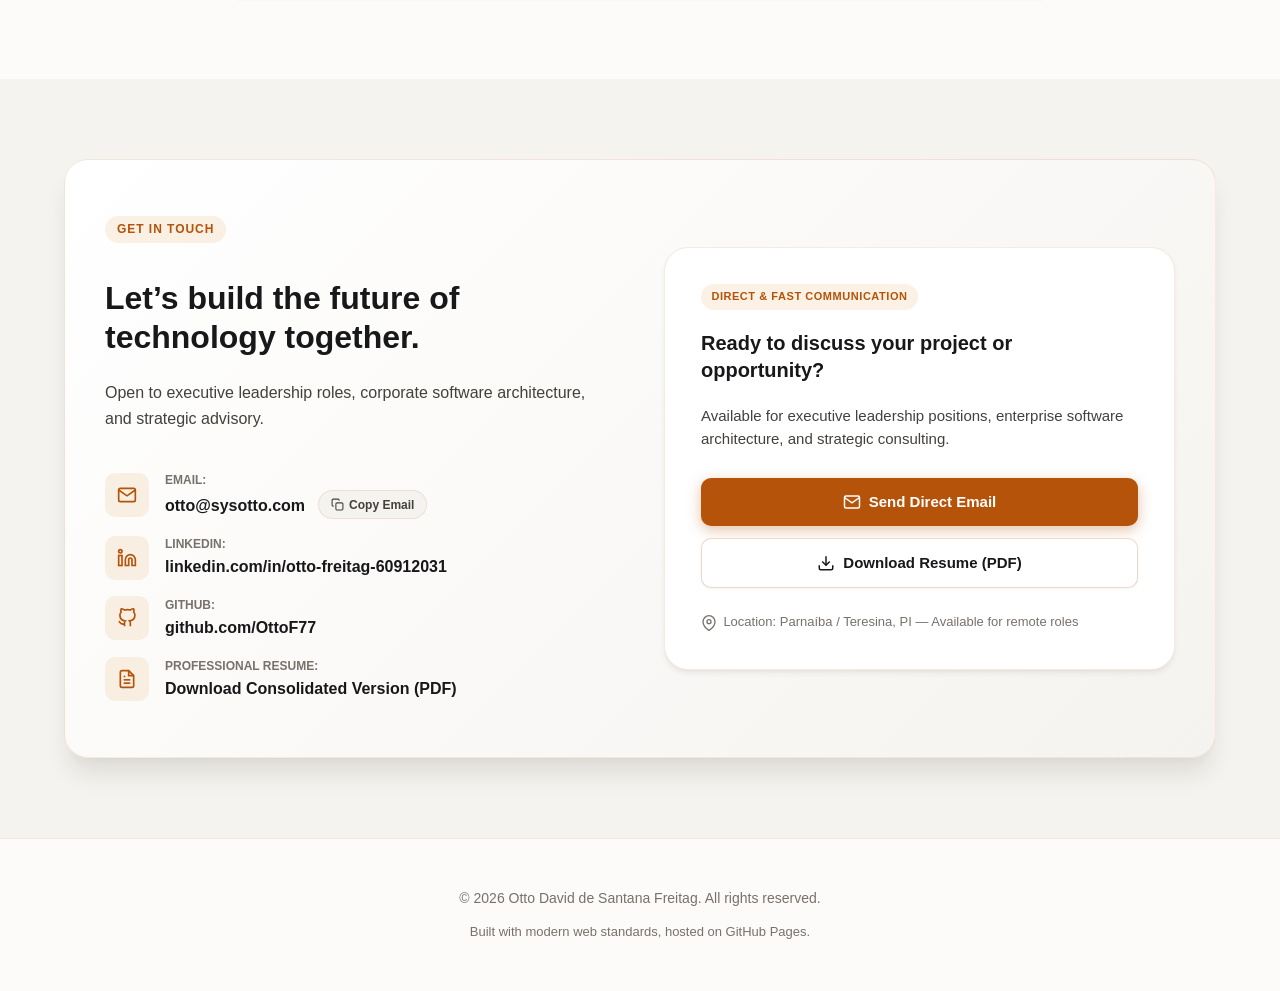
==== commit 911fd3fb: "feat(landing): optimize information architecture, compact sysotto, expand certs, and add testimonial" ====
--- a/index.html
+++ b/index.html
@@ -111,10 +111,9 @@
       <!-- Desktop & Mobile Navigation Links -->
       <nav aria-label="Navegação Principal" class="site-nav" data-i18n-aria-label="nav.primary_label">
         <ul class="nav-links" id="primary-nav-list">
+          <li><a href="#projects" class="nav-link" data-i18n="nav.projects">Projetos</a></li>
+          <li><a href="#sysotto" class="nav-link" data-i18n="nav.sysotto">Case Sysotto</a></li>
           <li><a href="#about" class="nav-link" data-i18n="nav.about">Sobre</a></li>
-          <li><a href="#sysotto" class="nav-link" data-i18n="nav.sysotto">Case Sysotto</a></li>
-          <li><a href="#projects" class="nav-link" data-i18n="nav.projects">Projetos</a></li>
-          <li><a href="#versatility" class="nav-link" data-i18n="nav.versatility">Atuação</a></li>
           <li><a href="#skills" class="nav-link" data-i18n="nav.skills">Tecnologias</a></li>
           <li><a href="#education" class="nav-link" data-i18n="nav.education">Formação</a></li>
           <li><a href="#contact" class="nav-link" data-i18n="nav.contact">Contato</a></li>
@@ -239,213 +238,331 @@
     </div>
   </section>
 
-  <!-- About & Leadership Career Migration -->
-  <section class="section-padding" id="about">
+  <!-- Featured Projects & Repositories (OttoF77 GitHub) -->
+  <section class="section-padding" id="projects">
     <div class="container">
       <div class="section-header">
-        <span class="section-pill" data-i18n="about.title">Sobre & Transição de Carreira</span>
-        <h2 class="section-title" data-i18n="about.subtitle">Solidez executiva corporativa integrada a rigor técnico em engenharia de software.</h2>
-      </div>
-
-      <div class="executive-impact" aria-labelledby="executive-impact-title">
-        <h3 id="executive-impact-title" data-i18n="about.impact_title">Liderança que gera resultados</h3>
-        <dl class="executive-impact-grid">
-          <div class="executive-impact-card">
-            <dt data-i18n="about.impact_todeschini_desc">Crescimento de 150% nas vendas em um ano, com desenvolvimento de novos mercados e aprimoramento da gestão comercial.</dt>
-            <dd class="executive-impact-value" data-i18n="about.impact_todeschini_value">Sucesso em Vendas</dd>
-            <dd class="executive-impact-context" data-i18n="about.impact_todeschini_context">Todeschini Manaus · Gerente de Vendas · 2002–2003</dd>
-          </div>
-          <div class="executive-impact-card">
-            <dt data-i18n="about.impact_gerdau_growth_desc">Crescimento superior a 30% ao ano no volume de vendas da filial Fortaleza, acompanhado de aumento da lucratividade.</dt>
-            <dd class="executive-impact-value" data-i18n="about.impact_gerdau_growth_value">Expansão de Negócios</dd>
-            <dd class="executive-impact-context" data-i18n="about.impact_gerdau_context">Gerdau · Gerente de Unidade · 2004–2010</dd>
-          </div>
-          <div class="executive-impact-card">
-            <dt data-i18n="about.impact_operations_desc">Quadruplicação do volume de vendas em dois anos, com participação decisiva no reposicionamento comercial, maior rentabilidade e ganho de participação de mercado no downstream.</dt>
-            <dd class="executive-impact-value" data-i18n="about.impact_operations_value">Aceleração Comercial</dd>
-            <dd class="executive-impact-context" data-i18n="about.impact_operations_context">Metalmecânica Maia · Gerente Comercial · 2012–2014</dd>
-          </div>
-          <div class="executive-impact-card">
-            <dt data-i18n="about.impact_sales_desc">Responsabilidade pela operação no Piauí, com prospecção e retenção de contratos públicos e privados e gestão operacional, financeira e de pessoal.</dt>
-            <dd class="executive-impact-value" data-i18n="about.impact_sales_value">Liderança de Operações</dd>
-            <dd class="executive-impact-context" data-i18n="about.impact_sales_context">Servisan · Gerente Geral · 2014–2016</dd>
-          </div>
-        </dl>
-      </div>
-
-      <div class="about-grid">
-        <!-- Bio Narrative & Strategic Advantages -->
-        <div class="about-card">
-          <p class="about-text" data-i18n="about.p1" data-i18n-html="true">
-            Construí uma carreira de mais de 20 anos como Gerente Geral e Gerente Comercial em grandes operações industriais e logísticas, incluindo <strong>Gerdau S/A</strong> (gestão de filial com crescimento superior a 30% a.a.), <strong>CSN</strong>, <strong>Servisan</strong> e <strong>Servicon</strong>. Essa vivência me confere domínio prático de processos de negócio, liderança de equipes e tomada de decisão orientada a resultados.
-          </p>
-          <p class="about-text" data-i18n="about.p2" data-i18n-html="true">
-            Na transição para a tecnologia, uni essa bagagem executiva à computação aplicada. Como <strong>CEO e Arquiteto de Soluções na Sysotto Softwares</strong>, projeto e implemento plataformas SaaS multi-tenant e sistemas corporativos, com foco em arquiteturas escaláveis (.NET, C#, PostgreSQL e Next.js), segurança e confiabilidade operacional.
-          </p>
-          <p class="about-text" data-i18n="about.p3" data-i18n-html="true">
-            Sou graduando em <strong>Engenharia de Software (UNIFBV/Wyden)</strong>, com <strong>MBA em Gestão Empresarial pela FGV</strong> e <strong>Bacharelado em Turismo pela UNIFOR</strong>, mantendo dedicação contínua aos fundamentos da computação, estruturas de dados, sistemas distribuídos e segurança defensiva.
-          </p>
-
-          <h3 class="diff-title" data-i18n="about.leadership_title">Diferenciais Estratégicos</h3>
-          <div class="diff-list">
-            <div class="diff-item">
-              <div class="diff-icon">
-                <svg width="20" height="20" viewBox="0 0 24 24" fill="none" stroke="currentColor" stroke-width="2"><circle cx="12" cy="12" r="10"></circle><polyline points="12 6 12 12 16 14"></polyline></svg>
-              </div>
-              <div>
-                <h4 class="diff-title" data-i18n="about.diff_1_title">Visão de Negócio & ROI:</h4>
-                <p class="diff-desc" data-i18n="about.diff_1_desc">Capacidade comprovada de traduzir requisitos complexos de mercado em arquiteturas técnicas escaláveis e lucrativas.</p>
-              </div>
-            </div>
-
-            <div class="diff-item">
-              <div class="diff-icon">
-                <svg width="20" height="20" viewBox="0 0 24 24" fill="none" stroke="currentColor" stroke-width="2"><path d="M17 21v-2a4 4 0 0 0-4-4H5a4 4 0 0 0-4 4v2"></path><circle cx="9" cy="7" r="4"></circle><path d="M23 21v-2a4 4 0 0 0-3-3.87"></path><path d="M16 3.13a4 4 0 0 1 0 7.75"></path></svg>
-              </div>
-              <div>
-                <h4 class="diff-title" data-i18n="about.diff_2_title">Liderança & Gestão de Pessoas:</h4>
-                <p class="diff-desc" data-i18n="about.diff_2_desc">Experiência sólida na coordenação de equipes multidisciplinares, alinhando objetivos estratégicos a metas operacionais.</p>
-              </div>
-            </div>
-
-            <div class="diff-item">
-              <div class="diff-icon">
-                <svg width="20" height="20" viewBox="0 0 24 24" fill="none" stroke="currentColor" stroke-width="2"><path d="M12 22s8-4 8-10V5l-8-3-8 3v7c0 6 8 10 8 10z"></path></svg>
-              </div>
-              <div>
-                <h4 class="diff-title" data-i18n="about.diff_3_title">Engenharia com Foco em Qualidade:</h4>
-                <p class="diff-desc" data-i18n="about.diff_3_desc">Práticas rigorosas de arquitetura limpa, testes automatizados, segurança fail-closed e isolamento multi-tenant.</p>
-              </div>
-            </div>
-          </div>
-        </div>
-
-        <!-- Career Milestones Timeline -->
-        <div class="timeline-card">
-          <h3 class="timeline-header" data-i18n="timeline.title">Marcos Executivos & Trajetória</h3>
-          
-          <div class="timeline-step">
-            <span class="timeline-bullet"></span>
-            <div class="timeline-role" data-i18n="timeline.sysotto_role">CEO & Arquiteto Fundador</div>
-            <div class="timeline-company">Sysotto Softwares</div>
-            <div class="timeline-date" data-i18n="timeline.sysotto_date">2022 – Presente</div>
-            <p class="timeline-desc" data-i18n="timeline.sysotto_desc">Liderança integral no desenvolvimento das plataformas SaaS de ERP Industrial, Food Service e SiteBuilder Multi-tenant em .NET 10 e Next.js.</p>
-          </div>
-
-          <div class="timeline-step">
-            <span class="timeline-bullet"></span>
-            <div class="timeline-role" data-i18n="timeline.servicon_role">Sócio Gerente</div>
-            <div class="timeline-company">Servicon Comércio e Serviços LTDA</div>
-            <div class="timeline-date" data-i18n="timeline.servicon_date">2017 – 2021</div>
-            <p class="timeline-desc" data-i18n="timeline.servicon_desc">Gestão comercial de energia solar e infraestrutura nos estados de PI e MA; administração contábil e financeira.</p>
-          </div>
-
-          <div class="timeline-step">
-            <span class="timeline-bullet"></span>
-            <div class="timeline-role" data-i18n="timeline.servisan_role">Gerente Geral Regional</div>
-            <div class="timeline-company">Servisan Vigilância e Transporte de Valores</div>
-            <div class="timeline-date" data-i18n="timeline.servisan_date">2014 – 2016</div>
-            <p class="timeline-desc" data-i18n="timeline.servisan_desc">Responsável por operação de grande porte em terceirização, prospecção e retenção de contratos corporativos e públicos de alto valor.</p>
-          </div>
-
-          <div class="timeline-step">
-            <span class="timeline-bullet"></span>
-            <div class="timeline-role" data-i18n="timeline.csn_role">Gerente Comercial</div>
-            <div class="timeline-company">Metalmecânica Maia / CSN</div>
-            <div class="timeline-date" data-i18n="timeline.csn_date">2011 – 2014</div>
-            <p class="timeline-desc" data-i18n="timeline.csn_desc">Gestão de vendas industriais corporativas e logística de downstream no Ceará, Piauí e Maranhão.</p>
-          </div>
-
-          <div class="timeline-step">
-            <span class="timeline-bullet"></span>
-            <div class="timeline-role" data-i18n="timeline.gerdau_role">Gerente de Unidade / Filial Fortaleza</div>
-            <div class="timeline-company">Gerdau S/A</div>
-            <div class="timeline-date" data-i18n="timeline.gerdau_date">2004 – 2010</div>
-            <p class="timeline-desc" data-i18n="timeline.gerdau_desc">Liderança do principal centro de distribuição regional da Gerdau. Crescimento superior a 30% ao ano no volume e alta rentabilidade.</p>
-          </div>
-        </div>
-      </div>
-    </div>
-  </section>
-
-  <!-- Versatility & Multi-Sector Solutions Section -->
-  <section class="section-padding" id="versatility">
-    <div class="container">
-      <div class="section-header">
-        <span class="section-pill" data-i18n="versatility.pill">Soluções Multissetoriais</span>
-        <h2 class="section-title" data-i18n="versatility.title">Versatilidade & Capacidade de Entrega por Segmento</h2>
-        <p class="section-subtitle" data-i18n="versatility.subtitle">
-          Arquitetura técnica e visão executiva aplicadas a diferentes portes, necessidades operacionais e mercados.
+        <span class="section-pill" data-i18n="projects.title">Projetos em Destaque & Repositórios</span>
+        <h2 class="section-title" data-i18n="projects.section_heading">Engenharia de Software em Prática</h2>
+        <p class="section-subtitle" data-i18n="projects.subtitle">
+          Seleção de projetos do GitHub (OttoF77) demonstrando fundamentos de computação, microsserviços, inteligência artificial e desenvolvimento full-stack.
         </p>
       </div>
 
-      <div class="versatility-grid">
+      <!-- Filter Buttons -->
+      <div class="projects-filter-bar" role="group" aria-label="Filtrar projetos por categoria" data-i18n-aria-label="projects.filter_label">
+        <button class="filter-btn active" data-filter="all" aria-pressed="true" data-i18n="projects.tab_all">Todos os Projetos</button>
+        <button class="filter-btn" data-filter="sysotto" aria-pressed="false" data-i18n="projects.tab_sysotto">Sistemas Corporativos (Sysotto)</button>
+        <button class="filter-btn" data-filter="hackathon" aria-pressed="false" data-i18n="projects.tab_hackathons">Simulações & Hackathons</button>
+        <button class="filter-btn" data-filter="academic" aria-pressed="false" data-i18n="projects.tab_academic">Ciência da Computação & Fundamentos</button>
+      </div>
+
+      <!-- Projects Grid -->
+      <div class="projects-grid">
         
-        <!-- CARD 1: Enterprise Industry & Logistics -->
-        <div class="versatility-card">
-          <div class="versatility-icon-box ind">
-            <svg width="24" height="24" viewBox="0 0 24 24" fill="none" stroke="currentColor" stroke-width="2"><path d="M2 20a2 2 0 0 0 2 2h16a2 2 0 0 0 2-2V8l-7 5V8l-7 5V4a2 2 0 0 0-2-2H4a2 2 0 0 0-2 2Z"></path></svg>
-          </div>
-          <h3 class="versatility-title" data-i18n="versatility.ind_title">Grandes Indústrias & Operações (Enterprise)</h3>
-          <p class="versatility-desc" data-i18n="versatility.ind_desc">
-            Modelagem de fluxos operacionais de alta complexidade, integração entre gestão executiva e chão de fábrica, auditoria contínua de processos e conformidade regulatória corporativa.
-          </p>
-          <div class="versatility-tags">
-            <span class="versatility-tag" data-i18n="versatility.tag_gov">Governança de Processos</span>
-            <span class="versatility-tag" data-i18n="versatility.tag_audit">Auditoria & Compliance</span>
-            <span class="versatility-tag" data-i18n="versatility.tag_exec">Visão Executiva</span>
-            <span class="versatility-tag" data-i18n="versatility.tag_scale">Escalabilidade</span>
-          </div>
-        </div>
-
-        <!-- CARD 2: SMBs, Retail & Food Service -->
-        <div class="versatility-card">
-          <div class="versatility-icon-box retail">
-            <svg width="24" height="24" viewBox="0 0 24 24" fill="none" stroke="currentColor" stroke-width="2"><path d="M18 8h1a4 4 0 0 1 0 8h-1"></path><path d="M2 8h16v9a4 4 0 0 1-4 4H6a4 4 0 0 1-4-4V8z"></path><line x1="6" y1="1" x2="6" y2="4"></line><line x1="10" y1="1" x2="10" y2="4"></line><line x1="14" y1="1" x2="14" y2="4"></line></svg>
-          </div>
-          <h3 class="versatility-title" data-i18n="versatility.sme_title">PMEs, Varejo & Serviços Comerciais</h3>
-          <p class="versatility-desc" data-i18n="versatility.sme_desc">
-            Automação de operações comerciais e de atendimento, eliminação de intermediários tecnológicos de alto custo, estabilidade operacional e foco direto em redução de custos operacionais.
-          </p>
-          <div class="versatility-tags">
-            <span class="versatility-tag" data-i18n="versatility.tag_efficiency">Eficiência Operacional</span>
-            <span class="versatility-tag" data-i18n="versatility.tag_autonomy">Autonomia Técnica</span>
-            <span class="versatility-tag" data-i18n="versatility.tag_cost">Redução de Custos</span>
-            <span class="versatility-tag" data-i18n="versatility.tag_realtime">Fluxo em Tempo Real</span>
-          </div>
-        </div>
-
-        <!-- CARD 3: Startups & Digital B2B SaaS -->
-        <div class="versatility-card">
-          <div class="versatility-icon-box saas">
-            <svg width="24" height="24" viewBox="0 0 24 24" fill="none" stroke="currentColor" stroke-width="2"><path d="M4.5 16.5c-1.5 1.26-2 5-2 5s3.74-.5 5-2c.71-.84.7-2.13-.09-2.91a2.18 2.18 0 0 0-2.91-.09z"></path><path d="m12 15-3-3a22 22 0 0 1 2-3.95A12.88 12.88 0 0 1 22 2c0 2.72-.78 7.5-6 11a22.35 22.35 0 0 1-4 2z"></path><path d="M9 12H4s.55-3.03 2-4c1.62-1.08 5 0 5 0"></path><path d="M12 9v5s3.03-.55 4-2c1.08-1.62 0-5 0-5"></path></svg>
-          </div>
-          <h3 class="versatility-title" data-i18n="versatility.saas_title">Startups & Produtos Digitais (SaaS B2B)</h3>
-          <p class="versatility-desc" data-i18n="versatility.saas_desc">
-            Concepção de produtos escaláveis com isolamento rigoroso entre clientes, governança multi-tenant, estratégias modernas de provisionamento e visão orientada a retenção e ROI.
-          </p>
-          <div class="versatility-tags">
-            <span class="versatility-tag" data-i18n="versatility.tag_tenant">Arquitetura Multi-Tenant</span>
-            <span class="versatility-tag" data-i18n="versatility.tag_failclosed">Segurança Fail-Closed</span>
-            <span class="versatility-tag" data-i18n="versatility.tag_product">Estratégia de Produto</span>
-            <span class="versatility-tag" data-i18n="versatility.tag_ha">Alta Disponibilidade</span>
-          </div>
-        </div>
-
-        <!-- CARD 4: Critical Systems & Cybersecurity -->
-        <div class="versatility-card">
-          <div class="versatility-icon-box sec">
-            <svg width="24" height="24" viewBox="0 0 24 24" fill="none" stroke="currentColor" stroke-width="2"><path d="M12 22s8-4 8-10V5l-8-3-8 3v7c0 6 8 10 8 10z"></path></svg>
-          </div>
-          <h3 class="versatility-title" data-i18n="versatility.critical_title">Sistemas Críticos & Segurança Aplicada</h3>
-          <p class="versatility-desc" data-i18n="versatility.critical_desc">
-            Projetos que exigem integridade absoluta de dados, controle rigoroso de recursos computacionais, disciplina de segurança defensiva e tolerância zero a falhas silenciosas.
-          </p>
-          <div class="versatility-tags">
-            <span class="versatility-tag" data-i18n="versatility.tag_integrity">Integridade de Dados</span>
-            <span class="versatility-tag" data-i18n="versatility.tag_defense">Defesa em Profundidade</span>
-            <span class="versatility-tag" data-i18n="versatility.tag_memory">Controle de Memória</span>
-            <span class="versatility-tag" data-i18n="versatility.tag_zerotrust">Zero-Trust</span>
+        <!-- CARD 1 (Featured #1): CondoTrack (No Country Simulation) -->
+        <div class="project-card featured-case" data-category="hackathon">
+          <div class="project-card-header">
+            <span class="project-cat-badge" data-i18n="proj.condotrack_badge">No Country · Simulação S08</span>
+            <span class="project-featured-flag">
+              <svg aria-hidden="true" width="12" height="12" viewBox="0 0 24 24" fill="currentColor"><polygon points="12 2 15.09 8.26 22 9.27 17 14.14 18.18 21.02 12 17.77 5.82 21.02 7 14.14 2 9.27 8.91 8.26 12 2"></polygon></svg>
+              <span data-i18n="projects.featured_flag">Destaque Técnico</span>
+            </span>
+          </div>
+          <h3 class="project-title">
+            <a href="https://github.com/No-Country-simulation/S08-26-equipo-17" target="_blank" rel="noopener" class="project-repo-link" data-i18n-aria-label="projects.repo_aria">
+              <span data-i18n="proj.condotrack_title">CondoTrack — Gestão & Rastreabilidade 360°</span>
+              <svg class="project-gh-icon" width="18" height="18" viewBox="0 0 24 24" fill="none" stroke="currentColor" stroke-width="2"><path d="M9 19c-5 1.5-5-2.5-7-3m14 6v-3.87a3.37 3.37 0 0 0-.94-2.61c3.14-.35 6.44-1.54 6.44-7A5.44 5.44 0 0 0 20 4.77 5.07 5.07 0 0 0 19.91 1S18.73.65 16 2.48a13.38 13.38 0 0 0-7 0C6.27.65 5.09 1 5.09 1A5.07 5.07 0 0 0 5 4.77a5.44 5.44 0 0 0-1.5 3.78c0 5.42 3.3 6.61 6.44 7A3.37 3.37 0 0 0 9 18.13V22"></path></svg>
+            </a>
+          </h3>
+          <dl class="case-summary">
+            <div class="case-summary-item">
+              <dt data-i18n="projects.case_0">Problema / Contexto</dt>
+              <dd data-i18n="proj.condotrack_case_0">Filas na portaria, extravios de encomendas e conflitos de reservas em condomínios.</dd>
+            </div>
+            <div class="case-summary-item">
+              <dt data-i18n="projects.case_1">Papel &amp; Decisões de Arquitetura</dt>
+              <dd data-i18n="proj.condotrack_case_1">Líder Técnico e principal engenheiro backend em equipe internacional: Java 21 / Spring Boot 3, modelagem relacional, locks atômicos e auditoria por triggers.</dd>
+            </div>
+            <div class="case-summary-item">
+              <dt data-i18n="projects.case_2">Resultados &amp; Métricas Técnicas</dt>
+              <dd data-i18n="proj.condotrack_case_2">Validação de QR Code via B-Tree em &lt;400ms; 114 testes automatizados em &lt;9s; HTTP 409 em reservas concorrentes.</dd>
+            </div>
+          </dl>
+          <div class="project-tags">
+            <span class="project-tag">Java 21</span>
+            <span class="project-tag">Spring Boot 3</span>
+            <span class="project-tag">Next.js 14</span>
+            <span class="project-tag">TypeScript</span>
+            <span class="project-tag">PostgreSQL 16</span>
+            <span class="project-tag">Docker</span>
+          </div>
+          <div class="project-action-row">
+            <a href="https://youtu.be/hsFRhAHKpkE" target="_blank" rel="noopener" class="project-video-btn" data-i18n-aria-label="projects.video_aria">
+              <svg width="15" height="15" viewBox="0 0 24 24" fill="currentColor"><path d="M23.498 6.186a3.016 3.016 0 0 0-2.122-2.136C19.505 3.545 12 3.545 12 3.545s-7.505 0-9.377.505A3.017 3.017 0 0 0 .502 6.186C0 8.07 0 12 0 12s0 3.93.502 5.814a3.016 3.016 0 0 0 2.122 2.136c1.871.505 9.376.505 9.376.505s7.505 0 9.377-.505a3.015 3.015 0 0 0 2.122-2.136C24 15.93 24 12 24 12s0-3.93-.502-5.814zM9.545 15.568V8.432L15.818 12l-6.273 3.568z"/></svg>
+              <span data-i18n="proj.condotrack_video_btn">Assistir Demonstração (YouTube)</span>
+            </a>
+            <a href="https://github.com/No-Country-simulation/S08-26-equipo-17" target="_blank" rel="noopener" class="project-btn-link" data-i18n-aria-label="projects.repo_aria">
+              <svg width="15" height="15" viewBox="0 0 24 24" fill="none" stroke="currentColor" stroke-width="2"><path d="M9 19c-5 1.5-5-2.5-7-3m14 6v-3.87a3.37 3.37 0 0 0-.94-2.61c3.14-.35 6.44-1.54 6.44-7A5.44 5.44 0 0 0 20 4.77 5.07 5.07 0 0 0 19.91 1S18.73.65 16 2.48a13.38 13.38 0 0 0-7 0C6.27.65 5.09 1 5.09 1A5.07 5.07 0 0 0 5 4.77a5.44 5.44 0 0 0-1.5 3.78c0 5.42 3.3 6.61 6.44 7A3.37 3.37 0 0 0 9 18.13V22"></path></svg>
+              <span data-i18n="proj.btn_view_repo">Ver Repositório no GitHub</span>
+            </a>
+          </div>
+        </div>
+
+        <!-- CARD 2 (Featured #2): Sysotto ERP / Industry Suite -->
+        <div class="project-card featured-case" data-category="sysotto">
+          <div class="project-card-header">
+            <span class="project-cat-badge" data-i18n="proj.sysotto_ind_badge">Sysotto · Em Preparação (Showcase)</span>
+            <span class="project-featured-flag">
+              <svg aria-hidden="true" width="12" height="12" viewBox="0 0 24 24" fill="currentColor"><polygon points="12 2 15.09 8.26 22 9.27 17 14.14 18.18 21.02 12 17.77 5.82 21.02 7 14.14 2 9.27 8.91 8.26 12 2"></polygon></svg>
+              <span data-i18n="projects.featured_flag">Destaque Técnico</span>
+            </span>
+          </div>
+          <h3 class="project-title">
+            <a href="https://github.com/OttoF77/Sysotto.Inventory.Showcase" target="_blank" rel="noopener" class="project-repo-link" data-i18n-aria-label="projects.showcase_aria">
+              <span data-i18n="proj.sysotto_ind_title">Sysotto ERP / Industry Suite</span>
+              <svg class="project-gh-icon" width="18" height="18" viewBox="0 0 24 24" fill="none" stroke="currentColor" stroke-width="2"><path d="M9 19c-5 1.5-5-2.5-7-3m14 6v-3.87a3.37 3.37 0 0 0-.94-2.61c3.14-.35 6.44-1.54 6.44-7A5.44 5.44 0 0 0 20 4.77 5.07 5.07 0 0 0 19.91 1S18.73.65 16 2.48a13.38 13.38 0 0 0-7 0C6.27.65 5.09 1 5.09 1A5.07 5.07 0 0 0 5 4.77a5.44 5.44 0 0 0-1.5 3.78c0 5.42 3.3 6.61 6.44 7A3.37 3.37 0 0 0 9 18.13V22"></path></svg>
+            </a>
+          </h3>
+          <dl class="case-summary">
+            <div class="case-summary-item">
+              <dt data-i18n="projects.case_0">Problema / Contexto</dt>
+              <dd data-i18n="proj.sysotto_ind_case_0">Rastreabilidade de estoques industriais e controle de lotes perecíveis.</dd>
+            </div>
+            <div class="case-summary-item">
+              <dt data-i18n="projects.case_1">Papel &amp; Decisões de Arquitetura</dt>
+              <dd data-i18n="proj.sysotto_ind_case_1">Concepção autoral e arquitetura do domínio industrial em C# .NET 10 / EF Core, com alocação FEFO/FIFO/LIFO e isolamento PostgreSQL RLS.</dd>
+            </div>
+            <div class="case-summary-item">
+              <dt data-i18n="projects.case_2">Resultados &amp; Métricas Técnicas</dt>
+              <dd data-i18n="proj.sysotto_ind_case_2">Escopo técnico: etiquetas GS1-128 e endereçamento 3D de armazéns. Showcase em preparação; sem métricas de produção publicadas.</dd>
+            </div>
+          </dl>
+          <div class="project-tags">
+            <span class="project-tag">C# .NET 10</span>
+            <span class="project-tag">PostgreSQL 17</span>
+            <span class="project-tag">EF Core 10</span>
+            <span class="project-tag">GS1-128</span>
+            <span class="project-tag">Docker</span>
+          </div>
+          <div class="project-action-row">
+            <a href="https://github.com/OttoF77/Sysotto.Inventory.Showcase" target="_blank" rel="noopener" class="project-btn-link" data-i18n-aria-label="projects.showcase_aria">
+              <svg width="15" height="15" viewBox="0 0 24 24" fill="none" stroke="currentColor" stroke-width="2"><path d="M9 19c-5 1.5-5-2.5-7-3m14 6v-3.87a3.37 3.37 0 0 0-.94-2.61c3.14-.35 6.44-1.54 6.44-7A5.44 5.44 0 0 0 20 4.77 5.07 5.07 0 0 0 19.91 1S18.73.65 16 2.48a13.38 13.38 0 0 0-7 0C6.27.65 5.09 1 5.09 1A5.07 5.07 0 0 0 5 4.77a5.44 5.44 0 0 0-1.5 3.78c0 5.42 3.3 6.61 6.44 7A3.37 3.37 0 0 0 9 18.13V22"></path></svg>
+              <span data-i18n="proj.btn_view_showcase">Ver Showcase no GitHub</span>
+            </a>
+          </div>
+        </div>
+
+        <!-- CARD 3 (Featured #3): C Data Structures (Academic Impact) -->
+        <div class="project-card featured-case" data-category="academic">
+          <div class="project-card-header">
+            <span class="project-cat-badge" data-i18n="proj.c_ds_badge">Ciência da Computação</span>
+            <span class="project-featured-flag">
+              <svg aria-hidden="true" width="12" height="12" viewBox="0 0 24 24" fill="currentColor"><polygon points="12 2 15.09 8.26 22 9.27 17 14.14 18.18 21.02 12 17.77 5.82 21.02 7 14.14 2 9.27 8.91 8.26 12 2"></polygon></svg>
+              <span data-i18n="projects.featured_flag">Destaque Técnico</span>
+            </span>
+          </div>
+          <h3 class="project-title">
+            <a href="https://github.com/OttoF77/estruturas-de-dados-em-C" target="_blank" rel="noopener" class="project-repo-link" data-i18n-aria-label="projects.repo_aria">
+              <span data-i18n="proj.c_ds_title">Estruturas de Dados em C</span>
+              <svg class="project-gh-icon" width="18" height="18" viewBox="0 0 24 24" fill="none" stroke="currentColor" stroke-width="2"><path d="M9 19c-5 1.5-5-2.5-7-3m14 6v-3.87a3.37 3.37 0 0 0-.94-2.61c3.14-.35 6.44-1.54 6.44-7A5.44 5.44 0 0 0 20 4.77 5.07 5.07 0 0 0 19.91 1S18.73.65 16 2.48a13.38 13.38 0 0 0-7 0C6.27.65 5.09 1 5.09 1A5.07 5.07 0 0 0 5 4.77a5.44 5.44 0 0 0-1.5 3.78c0 5.42 3.3 6.61 6.44 7A3.37 3.37 0 0 0 9 18.13V22"></path></svg>
+            </a>
+          </h3>
+          <dl class="case-summary">
+            <div class="case-summary-item">
+              <dt data-i18n="projects.case_0">Problema / Contexto</dt>
+              <dd data-i18n="proj.c_ds_case_0">Compreender alocação de memória, ponteiros e custo assintótico de algoritmos.</dd>
+            </div>
+            <div class="case-summary-item">
+              <dt data-i18n="projects.case_1">Papel &amp; Decisões de Arquitetura</dt>
+              <dd data-i18n="proj.c_ds_case_1">Desenvolvimento autoral em ANSI C de listas ligadas, pilhas, filas e árvores binárias, com gerenciamento manual de memória.</dd>
+            </div>
+            <div class="case-summary-item">
+              <dt data-i18n="projects.case_2">Resultados &amp; Métricas Técnicas</dt>
+              <dd data-i18n="proj.c_ds_case_2">Estruturas implementadas e análise Big-O documentada; verificação de ponteiros nulos na desalocação.</dd>
+            </div>
+          </dl>
+          <div class="project-tags">
+            <span class="project-tag">Linguagem C</span>
+            <span class="project-tag">Ponteiros & Heap</span>
+            <span class="project-tag">Árvores Binárias</span>
+            <span class="project-tag">Algoritmos</span>
+          </div>
+          <div class="project-action-row">
+            <a href="https://github.com/OttoF77/estruturas-de-dados-em-C" target="_blank" rel="noopener" class="project-btn-link" data-i18n-aria-label="projects.repo_aria">
+              <svg width="15" height="15" viewBox="0 0 24 24" fill="none" stroke="currentColor" stroke-width="2"><path d="M9 19c-5 1.5-5-2.5-7-3m14 6v-3.87a3.37 3.37 0 0 0-.94-2.61c3.14-.35 6.44-1.54 6.44-7A5.44 5.44 0 0 0 20 4.77 5.07 5.07 0 0 0 19.91 1S18.73.65 16 2.48a13.38 13.38 0 0 0-7 0C6.27.65 5.09 1 5.09 1A5.07 5.07 0 0 0 5 4.77a5.44 5.44 0 0 0-1.5 3.78c0 5.42 3.3 6.61 6.44 7A3.37 3.37 0 0 0 9 18.13V22"></path></svg>
+              <span data-i18n="proj.btn_view_repo">Ver Repositório no GitHub</span>
+            </a>
+          </div>
+        </div>
+
+        <!-- CARD 4: Sysotto FoodService & Desktop Printing Agent -->
+        <div class="project-card" data-category="sysotto">
+          <div class="project-card-header">
+            <span class="project-cat-badge" data-i18n="proj.sysotto_food_badge">Sysotto · Em Preparação</span>
+          </div>
+          <h3 class="project-title">
+            <a href="https://github.com/OttoF77/Sysotto.Routing.Showcase" target="_blank" rel="noopener" class="project-repo-link" data-i18n-aria-label="projects.showcase_aria">
+              <span data-i18n="proj.sysotto_food_title">Sysotto FoodService & Agente de Impressão</span>
+              <svg class="project-gh-icon" width="18" height="18" viewBox="0 0 24 24" fill="none" stroke="currentColor" stroke-width="2"><path d="M9 19c-5 1.5-5-2.5-7-3m14 6v-3.87a3.37 3.37 0 0 0-.94-2.61c3.14-.35 6.44-1.54 6.44-7A5.44 5.44 0 0 0 20 4.77 5.07 5.07 0 0 0 19.91 1S18.73.65 16 2.48a13.38 13.38 0 0 0-7 0C6.27.65 5.09 1 5.09 1A5.07 5.07 0 0 0 5 4.77a5.44 5.44 0 0 0-1.5 3.78c0 5.42 3.3 6.61 6.44 7A3.37 3.37 0 0 0 9 18.13V22"></path></svg>
+            </a>
+          </h3>
+          <p class="project-desc" data-i18n="proj.sysotto_food_desc">
+            Sistema operacional para restaurantes e bares com Kitchen Display System em tempo real, gestão de comandas e mesas, e agente desktop nativo em .NET 10 para impressão térmica direta (ESC/POS).
+          </p>
+          <div class="project-role-note">
+            <strong data-i18n="projects.role_label">Contribuição de Otto:</strong>
+            <span data-i18n="proj.sysotto_food_role">Arquitetura do fluxo de pedidos via SignalR e desenvolvimento autoral do agente desktop em .NET 10 para comunicação térmica direta ESC/POS.</span>
+          </div>
+          <div class="project-tags">
+            <span class="project-tag">Next.js App Router</span>
+            <span class="project-tag">.NET 10 Desktop Agent</span>
+            <span class="project-tag">SignalR</span>
+            <span class="project-tag">ESC/POS</span>
+          </div>
+          <div class="project-action-row">
+            <a href="https://github.com/OttoF77/Sysotto.Routing.Showcase" target="_blank" rel="noopener" class="project-btn-link" data-i18n-aria-label="projects.showcase_aria">
+              <svg width="15" height="15" viewBox="0 0 24 24" fill="none" stroke="currentColor" stroke-width="2"><path d="M9 19c-5 1.5-5-2.5-7-3m14 6v-3.87a3.37 3.37 0 0 0-.94-2.61c3.14-.35 6.44-1.54 6.44-7A5.44 5.44 0 0 0 20 4.77 5.07 5.07 0 0 0 19.91 1S18.73.65 16 2.48a13.38 13.38 0 0 0-7 0C6.27.65 5.09 1 5.09 1A5.07 5.07 0 0 0 5 4.77a5.44 5.44 0 0 0-1.5 3.78c0 5.42 3.3 6.61 6.44 7A3.37 3.37 0 0 0 9 18.13V22"></path></svg>
+              <span data-i18n="proj.btn_view_showcase">Ver Showcase no GitHub</span>
+            </a>
+          </div>
+        </div>
+
+        <!-- CARD 5: TechMind (Hackathon ONE) -->
+        <div class="project-card" data-category="hackathon">
+          <div class="project-card-header">
+            <span class="project-cat-badge" data-i18n="proj.techmind_badge">Hackathon ONE · Oracle + Alura</span>
+          </div>
+          <h3 class="project-title">
+            <a href="https://github.com/No-Country-simulation/G9-BR-Team-13" target="_blank" rel="noopener" class="project-repo-link" data-i18n-aria-label="projects.repo_aria">
+              <span data-i18n="proj.techmind_title">TechMind — Classificação com IA & OCI</span>
+              <svg class="project-gh-icon" width="18" height="18" viewBox="0 0 24 24" fill="none" stroke="currentColor" stroke-width="2"><path d="M9 19c-5 1.5-5-2.5-7-3m14 6v-3.87a3.37 3.37 0 0 0-.94-2.61c3.14-.35 6.44-1.54 6.44-7A5.44 5.44 0 0 0 20 4.77 5.07 5.07 0 0 0 19.91 1S18.73.65 16 2.48a13.38 13.38 0 0 0-7 0C6.27.65 5.09 1 5.09 1A5.07 5.07 0 0 0 5 4.77a5.44 5.44 0 0 0-1.5 3.78c0 5.42 3.3 6.61 6.44 7A3.37 3.37 0 0 0 9 18.13V22"></path></svg>
+            </a>
+          </h3>
+          <dl class="case-summary">
+            <div class="case-summary-item">
+              <dt data-i18n="projects.case_0">Problema / Contexto</dt>
+              <dd data-i18n="proj.techmind_case_0">Classificação inteligente de textos com inferência de Machine Learning (NLP).</dd>
+            </div>
+            <div class="case-summary-item">
+              <dt data-i18n="projects.case_1">Papel &amp; Decisões de Arquitetura</dt>
+              <dd data-i18n="proj.techmind_case_1">Contribuição em equipe no Hackathon ONE: integração do backend Java 17 / Spring Boot com a API de ML em Python / FastAPI e deploy na Oracle Cloud.</dd>
+            </div>
+            <div class="case-summary-item">
+              <dt data-i18n="projects.case_2">Resultados &amp; Métricas Técnicas</dt>
+              <dd data-i18n="proj.techmind_case_2">Integração entre os serviços de classificação e deploy em Oracle Cloud Infrastructure (OCI); sem métricas quantitativas publicadas.</dd>
+            </div>
+          </dl>
+          <div class="project-tags">
+            <span class="project-tag">Java 17</span>
+            <span class="project-tag">Spring Boot 3</span>
+            <span class="project-tag">Python FastAPI</span>
+            <span class="project-tag">Scikit-Learn</span>
+            <span class="project-tag">React 19</span>
+            <span class="project-tag">Oracle Cloud (OCI)</span>
+            <span class="project-tag">Docker</span>
+          </div>
+          <div class="project-action-row">
+            <a href="https://github.com/No-Country-simulation/G9-BR-Team-13" target="_blank" rel="noopener" class="project-btn-link" data-i18n-aria-label="projects.repo_aria">
+              <svg width="15" height="15" viewBox="0 0 24 24" fill="none" stroke="currentColor" stroke-width="2"><path d="M9 19c-5 1.5-5-2.5-7-3m14 6v-3.87a3.37 3.37 0 0 0-.94-2.61c3.14-.35 6.44-1.54 6.44-7A5.44 5.44 0 0 0 20 4.77 5.07 5.07 0 0 0 19.91 1S18.73.65 16 2.48a13.38 13.38 0 0 0-7 0C6.27.65 5.09 1 5.09 1A5.07 5.07 0 0 0 5 4.77a5.44 5.44 0 0 0-1.5 3.78c0 5.42 3.3 6.61 6.44 7A3.37 3.37 0 0 0 9 18.13V22"></path></svg>
+              <span data-i18n="proj.btn_view_repo">Ver Repositório no GitHub</span>
+            </a>
+          </div>
+        </div>
+
+        <!-- CARD 6: E-Commerce Microservices (.NET C#) -->
+        <div class="project-card" data-category="academic">
+          <div class="project-card-header">
+            <span class="project-cat-badge" data-i18n="proj.microservices_badge">Arquitetura Distribuída .NET</span>
+          </div>
+          <h3 class="project-title">
+            <a href="https://github.com/OttoF77/ecommerce-microservices" target="_blank" rel="noopener" class="project-repo-link" data-i18n-aria-label="projects.repo_aria">
+              <span data-i18n="proj.microservices_title">E-Commerce Microservices</span>
+              <svg class="project-gh-icon" width="18" height="18" viewBox="0 0 24 24" fill="none" stroke="currentColor" stroke-width="2"><path d="M9 19c-5 1.5-5-2.5-7-3m14 6v-3.87a3.37 3.37 0 0 0-.94-2.61c3.14-.35 6.44-1.54 6.44-7A5.44 5.44 0 0 0 20 4.77 5.07 5.07 0 0 0 19.91 1S18.73.65 16 2.48a13.38 13.38 0 0 0-7 0C6.27.65 5.09 1 5.09 1A5.07 5.07 0 0 0 5 4.77a5.44 5.44 0 0 0-1.5 3.78c0 5.42 3.3 6.61 6.44 7A3.37 3.37 0 0 0 9 18.13V22"></path></svg>
+            </a>
+          </h3>
+          <p class="project-desc" data-i18n="proj.microservices_desc">
+            Arquitetura de microsserviços distribuídos em C# / .NET, abordando catálogo de produtos, carrinho de compras, orquestração de pedidos, mensageria assíncrona com RabbitMQ, padrões de resiliência e desacoplamento de serviços.
+          </p>
+          <div class="project-role-note">
+            <strong data-i18n="projects.role_label">Contribuição de Otto:</strong>
+            <span data-i18n="proj.microservices_role">Laboratório individual explorando mensageria assíncrona orientada a eventos, políticas de resiliência Polly, Docker Compose e desacoplamento de banco por serviço.</span>
+          </div>
+          <div class="project-tags">
+            <span class="project-tag">C# .NET</span>
+            <span class="project-tag">Microservices</span>
+            <span class="project-tag">RabbitMQ</span>
+            <span class="project-tag">Docker</span>
+          </div>
+          <div class="project-action-row">
+            <a href="https://github.com/OttoF77/ecommerce-microservices" target="_blank" rel="noopener" class="project-btn-link" data-i18n-aria-label="projects.repo_aria">
+              <svg width="15" height="15" viewBox="0 0 24 24" fill="none" stroke="currentColor" stroke-width="2"><path d="M9 19c-5 1.5-5-2.5-7-3m14 6v-3.87a3.37 3.37 0 0 0-.94-2.61c3.14-.35 6.44-1.54 6.44-7A5.44 5.44 0 0 0 20 4.77 5.07 5.07 0 0 0 19.91 1S18.73.65 16 2.48a13.38 13.38 0 0 0-7 0C6.27.65 5.09 1 5.09 1A5.07 5.07 0 0 0 5 4.77a5.44 5.44 0 0 0-1.5 3.78c0 5.42 3.3 6.61 6.44 7A3.37 3.37 0 0 0 9 18.13V22"></path></svg>
+              <span data-i18n="proj.btn_view_repo">Ver Repositório no GitHub</span>
+            </a>
+          </div>
+        </div>
+
+        <!-- CARD 7: LiterAlura & Challenge Backend ONE -->
+        <div class="project-card" data-category="academic">
+          <div class="project-card-header">
+            <span class="project-cat-badge" data-i18n="proj.literalura_badge">Java 17 & Spring Boot</span>
+          </div>
+          <h3 class="project-title">
+            <a href="https://github.com/OttoF77/challenge-literalura" target="_blank" rel="noopener" class="project-repo-link" data-i18n-aria-label="projects.repo_aria">
+              <span data-i18n="proj.literalura_title">Challenge LiterAlura & ONE Backend</span>
+              <svg class="project-gh-icon" width="18" height="18" viewBox="0 0 24 24" fill="none" stroke="currentColor" stroke-width="2"><path d="M9 19c-5 1.5-5-2.5-7-3m14 6v-3.87a3.37 3.37 0 0 0-.94-2.61c3.14-.35 6.44-1.54 6.44-7A5.44 5.44 0 0 0 20 4.77 5.07 5.07 0 0 0 19.91 1S18.73.65 16 2.48a13.38 13.38 0 0 0-7 0C6.27.65 5.09 1 5.09 1A5.07 5.07 0 0 0 5 4.77a5.44 5.44 0 0 0-1.5 3.78c0 5.42 3.3 6.61 6.44 7A3.37 3.37 0 0 0 9 18.13V22"></path></svg>
+            </a>
+          </h3>
+          <p class="project-desc" data-i18n="proj.literalura_desc">
+            Aplicação em Java 17 e Spring Boot 3 desenvolvida no programa Oracle Next Education. Consome a API pública Gutendex, processa dados JSON complexos via Jackson e realiza consultas relacionais em PostgreSQL com Spring Data JPA.
+          </p>
+          <div class="project-role-note">
+            <strong data-i18n="projects.role_label">Contribuição de Otto:</strong>
+            <span data-i18n="proj.literalura_role">Implementação individual completa do desafio backend: modelagem de entidades JPA, consumo de API REST externa e consultas personalizadas.</span>
+          </div>
+          <div class="project-tags">
+            <span class="project-tag">Java 17</span>
+            <span class="project-tag">Spring Boot 3</span>
+            <span class="project-tag">Spring Data JPA</span>
+            <span class="project-tag">PostgreSQL</span>
+          </div>
+          <div class="project-action-row">
+            <a href="https://github.com/OttoF77/challenge-literalura" target="_blank" rel="noopener" class="project-btn-link" data-i18n-aria-label="projects.repo_aria">
+              <svg width="15" height="15" viewBox="0 0 24 24" fill="none" stroke="currentColor" stroke-width="2"><path d="M9 19c-5 1.5-5-2.5-7-3m14 6v-3.87a3.37 3.37 0 0 0-.94-2.61c3.14-.35 6.44-1.54 6.44-7A5.44 5.44 0 0 0 20 4.77 5.07 5.07 0 0 0 19.91 1S18.73.65 16 2.48a13.38 13.38 0 0 0-7 0C6.27.65 5.09 1 5.09 1A5.07 5.07 0 0 0 5 4.77a5.44 5.44 0 0 0-1.5 3.78c0 5.42 3.3 6.61 6.44 7A3.37 3.37 0 0 0 9 18.13V22"></path></svg>
+              <span data-i18n="proj.btn_view_repo">Ver Repositório no GitHub</span>
+            </a>
+          </div>
+        </div>
+
+        <!-- CARD 8: Intelligent Email Classifier -->
+        <div class="project-card" data-category="academic">
+          <div class="project-card-header">
+            <span class="project-cat-badge" data-i18n="proj.email_ai_badge">Python & PLN</span>
+          </div>
+          <h3 class="project-title">
+            <a href="https://github.com/OttoF77/email-classifier" target="_blank" rel="noopener" class="project-repo-link" data-i18n-aria-label="projects.repo_aria">
+              <span data-i18n="proj.email_ai_title">Classificador Inteligente de E-mails</span>
+              <svg class="project-gh-icon" width="18" height="18" viewBox="0 0 24 24" fill="none" stroke="currentColor" stroke-width="2"><path d="M9 19c-5 1.5-5-2.5-7-3m14 6v-3.87a3.37 3.37 0 0 0-.94-2.61c3.14-.35 6.44-1.54 6.44-7A5.44 5.44 0 0 0 20 4.77 5.07 5.07 0 0 0 19.91 1S18.73.65 16 2.48a13.38 13.38 0 0 0-7 0C6.27.65 5.09 1 5.09 1A5.07 5.07 0 0 0 5 4.77a5.44 5.44 0 0 0-1.5 3.78c0 5.42 3.3 6.61 6.44 7A3.37 3.37 0 0 0 9 18.13V22"></path></svg>
+            </a>
+          </h3>
+          <p class="project-desc" data-i18n="proj.email_ai_desc">
+            Solução em Python aplicando Processamento de Linguagem Natural (PLN) e aprendizado supervisionado para triagem de caixas de mensagens corporativas, detecção de sentimentos e categorização de chamados.
+          </p>
+          <div class="project-role-note">
+            <strong data-i18n="projects.role_label">Contribuição de Otto:</strong>
+            <span data-i18n="proj.email_ai_role">Implementação autoral aplicando pré-processamento de texto (vetorização TF-IDF) e modelos de classificação Scikit-Learn para triagem de e-mails.</span>
+          </div>
+          <div class="project-tags">
+            <span class="project-tag">Python</span>
+            <span class="project-tag">NLP</span>
+            <span class="project-tag">Scikit-learn</span>
+            <span class="project-tag">Automação</span>
+          </div>
+          <div class="project-action-row">
+            <a href="https://github.com/OttoF77/email-classifier" target="_blank" rel="noopener" class="project-btn-link" data-i18n-aria-label="projects.repo_aria">
+              <svg width="15" height="15" viewBox="0 0 24 24" fill="none" stroke="currentColor" stroke-width="2"><path d="M9 19c-5 1.5-5-2.5-7-3m14 6v-3.87a3.37 3.37 0 0 0-.94-2.61c3.14-.35 6.44-1.54 6.44-7A5.44 5.44 0 0 0 20 4.77 5.07 5.07 0 0 0 19.91 1S18.73.65 16 2.48a13.38 13.38 0 0 0-7 0C6.27.65 5.09 1 5.09 1A5.07 5.07 0 0 0 5 4.77a5.44 5.44 0 0 0-1.5 3.78c0 5.42 3.3 6.61 6.44 7A3.37 3.37 0 0 0 9 18.13V22"></path></svg>
+              <span data-i18n="proj.btn_view_repo">Ver Repositório no GitHub</span>
+            </a>
           </div>
         </div>
 
@@ -489,7 +606,15 @@
 
       <!-- Navigation Tabs between Sysotto Systems -->
       <div class="sysotto-tabs-nav" role="tablist" aria-label="Plataformas e Módulos Sysotto" data-i18n-aria-label="sysotto.tabs_label">
-        <button class="sysotto-tab-btn active" data-target="preview-industry" role="tab" id="tab-industry" aria-selected="true" aria-controls="preview-industry">
+        <button class="sysotto-tab-btn active" data-target="preview-sitebuilder" role="tab" id="tab-sitebuilder" aria-selected="true" aria-controls="preview-sitebuilder">
+          <svg width="18" height="18" viewBox="0 0 24 24" fill="none" stroke="currentColor" stroke-width="2"><rect x="3" y="3" width="18" height="18" rx="2" ry="2"></rect><line x1="3" y1="9" x2="21" y2="9"></line><line x1="9" y1="21" x2="9" y2="9"></line></svg>
+          <span data-i18n="sysotto.tab_sites">Sysotto Sites</span>
+        </button>
+        <button class="sysotto-tab-btn" data-target="preview-core" role="tab" id="tab-core" aria-selected="false" aria-controls="preview-core">
+          <svg width="18" height="18" viewBox="0 0 24 24" fill="none" stroke="currentColor" stroke-width="2"><path d="M12 22s8-4 8-10V5l-8-3-8 3v7c0 6 8 10 8 10z"></path></svg>
+          <span data-i18n="sysotto.tab_core">Multi-Tenant Core</span>
+        </button>
+        <button class="sysotto-tab-btn" data-target="preview-industry" role="tab" id="tab-industry" aria-selected="false" aria-controls="preview-industry">
           <svg width="18" height="18" viewBox="0 0 24 24" fill="none" stroke="currentColor" stroke-width="2"><path d="M2 20a2 2 0 0 0 2 2h16a2 2 0 0 0 2-2V8l-7 5V8l-7 5V4a2 2 0 0 0-2-2H4a2 2 0 0 0-2 2Z"></path></svg>
           <span data-i18n="sysotto.tab_ind">Sysotto Industry</span>
         </button>
@@ -497,235 +622,10 @@
           <svg width="18" height="18" viewBox="0 0 24 24" fill="none" stroke="currentColor" stroke-width="2"><path d="M18 8h1a4 4 0 0 1 0 8h-1"></path><path d="M2 8h16v9a4 4 0 0 1-4 4H6a4 4 0 0 1-4-4V8z"></path><line x1="6" y1="1" x2="6" y2="4"></line><line x1="10" y1="1" x2="10" y2="4"></line><line x1="14" y1="1" x2="14" y2="4"></line></svg>
           <span data-i18n="sysotto.tab_food">Sysotto FoodService</span>
         </button>
-        <button class="sysotto-tab-btn" data-target="preview-sitebuilder" role="tab" id="tab-sitebuilder" aria-selected="false" aria-controls="preview-sitebuilder">
-          <svg width="18" height="18" viewBox="0 0 24 24" fill="none" stroke="currentColor" stroke-width="2"><rect x="3" y="3" width="18" height="18" rx="2" ry="2"></rect><line x1="3" y1="9" x2="21" y2="9"></line><line x1="9" y1="21" x2="9" y2="9"></line></svg>
-          <span data-i18n="sysotto.tab_sites">Sysotto Sites</span>
-        </button>
-        <button class="sysotto-tab-btn" data-target="preview-core" role="tab" id="tab-core" aria-selected="false" aria-controls="preview-core">
-          <svg width="18" height="18" viewBox="0 0 24 24" fill="none" stroke="currentColor" stroke-width="2"><path d="M12 22s8-4 8-10V5l-8-3-8 3v7c0 6 8 10 8 10z"></path></svg>
-          <span data-i18n="sysotto.tab_core">Multi-Tenant Core</span>
-        </button>
-      </div>
-
-      <!-- PANEL 1: Sysotto Industry (IndSaaS) -->
-      <div class="preview-panel active" id="preview-industry" role="tabpanel" aria-labelledby="tab-industry" tabindex="0">
-        <div class="system-card">
-          <div class="system-info-col">
-            <div class="system-title-row">
-              <h3 class="system-title" data-i18n="sysotto.ind_title">Sysotto ERP / Industry (IndSaaS)</h3>
-              <span class="system-status-badge badge-prep" data-i18n="sysotto.status_industry_prep">● Em Preparação</span>
-            </div>
-            <p class="system-description" data-i18n="sysotto.ind_desc">
-              Sistema integrado de gestão fabril e de estoques de alta precisão para médias e grandes operações industriais.
-            </p>
-
-            <div class="system-status-box">
-              <div class="status-entry" data-i18n="sysotto.ind_problem" data-i18n-html="true">
-                <strong>Problema de Negócio:</strong> Indústrias enfrentam perdas severas por vencimento de insumos perecíveis e divergências de almoxarifado sem controle estrito de lotes.
-              </div>
-              <div class="status-entry" data-i18n="sysotto.ind_role" data-i18n-html="true">
-                <strong>Arquitetura & Implementação (Otto Freitag):</strong> Modelagem do domínio de estoque, motor de alocação automática FEFO/FIFO/LIFO, estrutura de rastreabilidade GS1-128 e isolamento multi-tenant com Row-Level Security no PostgreSQL.
-              </div>
-              <div class="status-entry" data-i18n="sysotto.ind_functional" data-i18n-html="true">
-                <strong>Escopo arquitetural implementado:</strong> Gestão avançada de inventário com estratégias automatizadas FEFO/FIFO/LIFO, controle de lotes com validade e quarentena, etiquetas GS1-128 QR Code, endereçamento tridimensional de armazéns e rotinas de conciliação de inventário rotativo.
-              </div>
-            </div>
-
-            <div class="system-status-box upcoming-focus">
-              <div class="status-entry" data-i18n="sysotto.ind_upcoming" data-i18n-html="true">
-                <strong>Evolução técnica planejada:</strong> Pacote comercial Industry Lite e projeção de produtos no catálogo digital B2B.
-              </div>
-            </div>
-
-            <div class="system-stack-tag" data-i18n="sysotto.ind_stack">
-              Stack: C# .NET 10, ASP.NET Core, EF Core 10, PostgreSQL 17, FluentValidation, Next.js, TypeScript, Tailwind CSS.
-            </div>
-
-            <div class="system-action-row">
-              <a href="https://github.com/OttoF77/Sysotto.Inventory.Showcase" target="_blank" rel="noopener" class="btn btn-outline btn-sm">
-                <svg width="15" height="15" viewBox="0 0 24 24" fill="none" stroke="currentColor" stroke-width="2"><path d="M9 19c-5 1.5-5-2.5-7-3m14 6v-3.87a3.37 3.37 0 0 0-.94-2.61c3.14-.35 6.44-1.54 6.44-7A5.44 5.44 0 0 0 20 4.77 5.07 5.07 0 0 0 19.91 1S18.73.65 16 2.48a13.38 13.38 0 0 0-7 0C6.27.65 5.09 1 5.09 1A5.07 5.07 0 0 0 5 4.77a5.44 5.44 0 0 0-1.5 3.78c0 5.42 3.3 6.61 6.44 7A3.37 3.37 0 0 0 9 18.13V22"></path></svg>
-                <span data-i18n="sysotto.repo_showcase_btn">Ver Repositório Showcase no GitHub</span>
-              </a>
-            </div>
-          </div>
-
-          <!-- UI Mockup: Industry Dashboard Screen -->
-          <div class="mockup-window">
-            <div class="mockup-header-bar">
-              <div class="mockup-dots">
-                <span class="mockup-dot red"></span>
-                <span class="mockup-dot yellow"></span>
-                <span class="mockup-dot green"></span>
-              </div>
-              <div class="mockup-url-bar" data-i18n="sysotto.mock_url_industry">industry.sysotto.com.br/dashboard/estoque/lotes</div>
-              <span class="mockup-illustrative-tag" data-i18n="sysotto.mockup_disclaimer">Demonstração visual · Dados ilustrativos</span>
-            </div>
-            <div class="mockup-body">
-              <div class="mock-kpi-grid">
-                <div class="mock-kpi">
-                  <div class="mock-kpi-title" data-i18n="sysotto.mock_kpi_lots_title">Lotes na Demonstração</div>
-                  <div class="mock-kpi-value"><span data-i18n="sysotto.mock_kpi_lots_val">1.482</span> <span class="mock-subnote" data-i18n="sysotto.mock_simulated_tag">(Simulado)</span></div>
-                </div>
-                <div class="mock-kpi">
-                  <div class="mock-kpi-title" data-i18n="sysotto.mock_kpi_rules_title">Regras de Alocação</div>
-                  <div class="mock-kpi-value" data-i18n="sysotto.mock_kpi_rules_val">FEFO / FIFO / LIFO</div>
-                </div>
-                <div class="mock-kpi">
-                  <div class="mock-kpi-title" data-i18n="sysotto.mock_kpi_acc_title">Meta de Acuracidade</div>
-                  <div class="mock-kpi-value"><span data-i18n="sysotto.mock_kpi_acc_val">99.8%</span> <span class="mock-subnote" data-i18n="sysotto.mock_target_tag">(Meta Teórica)</span></div>
-                </div>
-              </div>
-
-              <!-- Table Preview -->
-              <table class="mock-table">
-                <thead>
-                  <tr>
-                    <th data-i18n="sysotto.mock_table_lot">Lote / Código</th>
-                    <th data-i18n="sysotto.mock_table_product">Produto</th>
-                    <th data-i18n="sysotto.mock_table_expiry">Validade</th>
-                    <th data-i18n="sysotto.mock_table_location">Endereço Almox.</th>
-                    <th data-i18n="sysotto.mock_table_status">Status</th>
-                  </tr>
-                </thead>
-                <tbody>
-                  <tr>
-                    <td><code>LT-2026-09A</code></td>
-                    <td data-i18n="sysotto.mock_product_coil">Bobina Aço Galvanizado</td>
-                    <td>2026-11-14</td>
-                    <td data-i18n="sysotto.mock_location_b">Rua B · Mod 04 · Nív 2</td>
-                    <td><span class="mock-badge badge-fefo" data-i18n="sysotto.mock_status_fefo">Alocado FEFO</span></td>
-                  </tr>
-                  <tr>
-                    <td><code>LT-2026-10B</code></td>
-                    <td data-i18n="sysotto.mock_product_profile">Perfil Estrutural U</td>
-                    <td>2027-01-02</td>
-                    <td data-i18n="sysotto.mock_location_a">Rua A · Mod 01 · Nív 1</td>
-                    <td><span class="mock-badge badge-fifo" data-i18n="sysotto.mock_status_fifo">Ativo FIFO</span></td>
-                  </tr>
-                  <tr>
-                    <td><code>LT-2026-08C</code></td>
-                    <td data-i18n="sysotto.mock_product_chemical">Insumo Químico Decap.</td>
-                    <td>2026-10-10</td>
-                    <td data-i18n="sysotto.mock_location_quarantine">Quarentena Q-01</td>
-                    <td><span class="mock-badge badge-quarantine" data-i18n="sysotto.mock_status_review">Em Análise</span></td>
-                  </tr>
-                </tbody>
-              </table>
-
-              <div class="mockup-table-footer">
-                <span data-i18n="sysotto.mock_table_footer_note" data-i18n-html="true"><strong>Rastreabilidade QR Code:</strong> Estrutura de etiqueta GS1-128 para conferência (Demonstração).</span>
-                <span class="mock-badge badge-fifo" data-i18n="sysotto.mock_table_badge">Dados Ilustrativos</span>
-              </div>
-            </div>
-          </div>
-        </div>
-      </div>
-
-      <!-- PANEL 2: Sysotto FoodService (RestSaaS) -->
-      <div class="preview-panel" id="preview-foodservice" role="tabpanel" aria-labelledby="tab-foodservice" tabindex="0">
-        <div class="system-card">
-          <div class="system-info-col">
-            <div class="system-title-row">
-              <h3 class="system-title" data-i18n="sysotto.food_title">Sysotto FoodService (RestSaaS)</h3>
-              <span class="system-status-badge badge-prep" data-i18n="sysotto.status_food_prep">● Em Preparação</span>
-            </div>
-            <p class="system-description" data-i18n="sysotto.food_desc">
-              Plataforma especializada para restaurantes, bares e serviços alimentícios, unindo salão, cozinha e gestão de entregas.
-            </p>
-
-            <div class="system-status-box">
-              <div class="status-entry" data-i18n="sysotto.food_problem" data-i18n-html="true">
-                <strong>Problema de Negócio:</strong> Gargalos de comunicação entre salão e cozinha geram atrasos em comandas e perda de comandas térmicas por instabilidade de rede local.
-              </div>
-              <div class="status-entry" data-i18n="sysotto.food_role" data-i18n-html="true">
-                <strong>Arquitetura & Implementação (Otto Freitag):</strong> Arquitetura orientada a eventos para o fluxo de pedidos (SignalR) e desenvolvimento do agente desktop autônomo em .NET 10 para comunicação direta com impressoras térmicas ESC/POS sem drivers externos.
-              </div>
-              <div class="status-entry" data-i18n="sysotto.food_functional" data-i18n-html="true">
-                <strong>Escopo arquitetural implementado:</strong> Módulo TableOrdersManager para controle de mesas e comandas, cardápio digital dinâmico via QR Code, Kitchen Display System (KDS) em tempo real e agente desktop autônomo de impressão térmica (.NET 10 / ESC/POS).
-              </div>
-            </div>
-
-            <div class="system-status-box upcoming-focus">
-              <div class="status-entry" data-i18n="sysotto.food_upcoming" data-i18n-html="true">
-                <strong>Evolução técnica planejada:</strong> Roteirização de entregas e integrações bidirecionais de pedidos.
-              </div>
-            </div>
-
-            <div class="system-stack-tag" data-i18n="sysotto.food_stack">
-              Stack: Next.js (App Router), React, SignalR, .NET 10 Desktop Agent, PostgreSQL, Tailwind CSS.
-            </div>
-
-            <div class="system-action-row">
-              <a href="https://github.com/OttoF77/Sysotto.Routing.Showcase" target="_blank" rel="noopener" class="btn btn-outline btn-sm">
-                <svg width="15" height="15" viewBox="0 0 24 24" fill="none" stroke="currentColor" stroke-width="2"><path d="M9 19c-5 1.5-5-2.5-7-3m14 6v-3.87a3.37 3.37 0 0 0-.94-2.61c3.14-.35 6.44-1.54 6.44-7A5.44 5.44 0 0 0 20 4.77 5.07 5.07 0 0 0 19.91 1S18.73.65 16 2.48a13.38 13.38 0 0 0-7 0C6.27.65 5.09 1 5.09 1A5.07 5.07 0 0 0 5 4.77a5.44 5.44 0 0 0-1.5 3.78c0 5.42 3.3 6.61 6.44 7A3.37 3.37 0 0 0 9 18.13V22"></path></svg>
-                <span data-i18n="sysotto.repo_showcase_btn">Ver Repositório Showcase no GitHub</span>
-              </a>
-            </div>
-          </div>
-
-          <!-- UI Mockup: FoodService KDS Screen -->
-          <div class="mockup-window">
-            <div class="mockup-header-bar">
-              <div class="mockup-dots">
-                <span class="mockup-dot red"></span>
-                <span class="mockup-dot yellow"></span>
-                <span class="mockup-dot green"></span>
-              </div>
-              <div class="mockup-url-bar" data-i18n="sysotto.mock_url_food">foodservice.sysotto.com.br/kitchen</div>
-              <span class="mockup-illustrative-tag" data-i18n="sysotto.mockup_disclaimer">Demonstração visual · Dados ilustrativos</span>
-            </div>
-            <div class="mockup-body">
-              <div class="mockup-tickets-grid">
-                
-                <!-- Ticket 1 -->
-                <div class="mockup-ticket-card">
-                  <div class="mockup-ticket-header">
-                    <strong data-i18n="sysotto.mock_ticket_one">Mesa 07 · Comanda #1042</strong>
-                    <span class="mock-badge badge-kds-prep" data-i18n="sysotto.mock_ticket_preparing">Preparo (04:12)</span>
-                  </div>
-                  <ul class="mockup-ticket-items">
-                    <li data-i18n="sysotto.mock_food_item_one">1x Filé Mignon ao Poivre</li>
-                    <li data-i18n="sysotto.mock_food_item_two">1x Risoto de Parmesão</li>
-                    <li class="text-amber" data-i18n="sysotto.mock_food_note">* Obs: Sem glúten / molho à parte</li>
-                  </ul>
-                  <div class="mockup-ticket-footer">
-                    <span data-i18n="sysotto.mock_server_one">Garçom: Carlos R.</span>
-                    <span class="text-emerald mockup-printed-badge">
-                      <svg aria-hidden="true" width="13" height="13" viewBox="0 0 24 24" fill="none" stroke="currentColor" stroke-width="2" stroke-linecap="round" stroke-linejoin="round"><polyline points="6 9 6 2 18 2 18 9"></polyline><path d="M6 18H4a2 2 0 0 1-2-2v-5a2 2 0 0 1 2-2h16a2 2 0 0 1 2 2v5a2 2 0 0 1-2 2h-2"></path><rect x="6" y="14" width="12" height="8"></rect></svg>
-                      <span data-i18n="sysotto.mock_printed">Comprovante impresso</span>
-                    </span>
-                  </div>
-                </div>
-
-                <!-- Ticket 2 -->
-                <div class="mockup-ticket-card">
-                  <div class="mockup-ticket-header">
-                    <strong data-i18n="sysotto.mock_ticket_two">Mesa 12 · Comanda #1045</strong>
-                    <span class="mock-badge badge-kds-ready" data-i18n="sysotto.mock_ticket_ready">Pronto p/ Entrega</span>
-                  </div>
-                  <ul class="mockup-ticket-items">
-                    <li data-i18n="sysotto.mock_food_item_three">2x Salmão Grelhado c/ Alcaparras</li>
-                    <li data-i18n="sysotto.mock_food_item_four">2x Suco Natural de Laranja</li>
-                  </ul>
-                  <div class="mockup-ticket-footer">
-                    <span data-i18n="sysotto.mock_server_two">Garçom: Luiza M.</span>
-                    <span class="text-sky" data-i18n="sysotto.mock_total_time">Tempo Total: 12 min</span>
-                  </div>
-                </div>
-
-              </div>
-
-              <div class="mockup-kds-footer">
-                <span data-i18n="sysotto.mock_kds_footer_note">Painel KDS: Demonstração de fluxo com 14 comandas simuladas</span>
-                <span data-i18n="sysotto.mock_kds_signalr">Stream SignalR (Simulado)</span>
-              </div>
-            </div>
-          </div>
-        </div>
       </div>
 
       <!-- PANEL 3: Sysotto Sites -->
-      <div class="preview-panel" id="preview-sitebuilder" role="tabpanel" aria-labelledby="tab-sitebuilder" tabindex="0">
+      <div class="preview-panel active" id="preview-sitebuilder" role="tabpanel" aria-labelledby="tab-sitebuilder" tabindex="0">
         <div class="system-card">
           <div class="system-info-col">
             <div class="system-title-row">
@@ -880,337 +780,247 @@
         </div>
       </div>
 
+      <!-- PANEL 1: Sysotto Industry (IndSaaS) -->
+      <div class="preview-panel" id="preview-industry" role="tabpanel" aria-labelledby="tab-industry" tabindex="0">
+        <div class="system-card system-card-compact">
+          <div class="system-info-col">
+            <div class="system-title-row">
+              <h3 class="system-title" data-i18n="sysotto.ind_title">Sysotto ERP / Industry (IndSaaS)</h3>
+              <span class="system-status-badge badge-prep" data-i18n="sysotto.status_industry_prep">● Em Preparação</span>
+            </div>
+            <p class="system-description" data-i18n="sysotto.ind_desc">
+              Sistema integrado de gestão fabril e de estoques de alta precisão para médias e grandes operações industriais.
+            </p>
+
+            <div class="system-status-box">
+              <div class="status-entry" data-i18n="sysotto.ind_problem" data-i18n-html="true">
+                <strong>Problema de Negócio:</strong> Indústrias enfrentam perdas severas por vencimento de insumos perecíveis e divergências de almoxarifado sem controle estrito de lotes.
+              </div>
+              <div class="status-entry" data-i18n="sysotto.ind_role" data-i18n-html="true">
+                <strong>Arquitetura & Implementação (Otto Freitag):</strong> Modelagem do domínio de estoque, motor de alocação automática FEFO/FIFO/LIFO, estrutura de rastreabilidade GS1-128 e isolamento multi-tenant com Row-Level Security no PostgreSQL.
+              </div>
+              <div class="status-entry" data-i18n="sysotto.ind_functional" data-i18n-html="true">
+                <strong>Escopo arquitetural implementado:</strong> Gestão avançada de inventário com estratégias automatizadas FEFO/FIFO/LIFO, controle de lotes com validade e quarentena, etiquetas GS1-128 QR Code, endereçamento tridimensional de armazéns e rotinas de conciliação de inventário rotativo.
+              </div>
+            </div>
+
+            <div class="system-status-box upcoming-focus">
+              <div class="status-entry" data-i18n="sysotto.ind_upcoming" data-i18n-html="true">
+                <strong>Evolução técnica planejada:</strong> Pacote comercial Industry Lite e projeção de produtos no catálogo digital B2B.
+              </div>
+            </div>
+
+            <div class="system-stack-tag" data-i18n="sysotto.ind_stack">
+              Stack: C# .NET 10, ASP.NET Core, EF Core 10, PostgreSQL 17, FluentValidation, Next.js, TypeScript, Tailwind CSS.
+            </div>
+
+            <div class="system-action-row">
+              <a href="https://github.com/OttoF77/Sysotto.Inventory.Showcase" target="_blank" rel="noopener" class="btn btn-outline btn-sm">
+                <svg width="15" height="15" viewBox="0 0 24 24" fill="none" stroke="currentColor" stroke-width="2"><path d="M9 19c-5 1.5-5-2.5-7-3m14 6v-3.87a3.37 3.37 0 0 0-.94-2.61c3.14-.35 6.44-1.54 6.44-7A5.44 5.44 0 0 0 20 4.77 5.07 5.07 0 0 0 19.91 1S18.73.65 16 2.48a13.38 13.38 0 0 0-7 0C6.27.65 5.09 1 5.09 1A5.07 5.07 0 0 0 5 4.77a5.44 5.44 0 0 0-1.5 3.78c0 5.42 3.3 6.61 6.44 7A3.37 3.37 0 0 0 9 18.13V22"></path></svg>
+                <span data-i18n="sysotto.repo_showcase_btn">Ver Repositório Showcase no GitHub</span>
+              </a>
+            </div>
+          </div>
+        </div>
+      </div>
+
+      <!-- PANEL 2: Sysotto FoodService (RestSaaS) -->
+      <div class="preview-panel" id="preview-foodservice" role="tabpanel" aria-labelledby="tab-foodservice" tabindex="0">
+        <div class="system-card system-card-compact">
+          <div class="system-info-col">
+            <div class="system-title-row">
+              <h3 class="system-title" data-i18n="sysotto.food_title">Sysotto FoodService (RestSaaS)</h3>
+              <span class="system-status-badge badge-prep" data-i18n="sysotto.status_food_prep">● Em Preparação</span>
+            </div>
+            <p class="system-description" data-i18n="sysotto.food_desc">
+              Plataforma especializada para restaurantes, bares e serviços alimentícios, unindo salão, cozinha e gestão de entregas.
+            </p>
+
+            <div class="system-status-box">
+              <div class="status-entry" data-i18n="sysotto.food_problem" data-i18n-html="true">
+                <strong>Problema de Negócio:</strong> Gargalos de comunicação entre salão e cozinha geram atrasos em comandas e perda de comandas térmicas por instabilidade de rede local.
+              </div>
+              <div class="status-entry" data-i18n="sysotto.food_role" data-i18n-html="true">
+                <strong>Arquitetura & Implementação (Otto Freitag):</strong> Arquitetura orientada a eventos para o fluxo de pedidos (SignalR) e desenvolvimento do agente desktop autônomo em .NET 10 para comunicação direta com impressoras térmicas ESC/POS sem drivers externos.
+              </div>
+              <div class="status-entry" data-i18n="sysotto.food_functional" data-i18n-html="true">
+                <strong>Escopo arquitetural implementado:</strong> Módulo TableOrdersManager para controle de mesas e comandas, cardápio digital dinâmico via QR Code, Kitchen Display System (KDS) em tempo real e agente desktop autônomo de impressão térmica (.NET 10 / ESC/POS).
+              </div>
+            </div>
+
+            <div class="system-status-box upcoming-focus">
+              <div class="status-entry" data-i18n="sysotto.food_upcoming" data-i18n-html="true">
+                <strong>Evolução técnica planejada:</strong> Roteirização de entregas e integrações bidirecionais de pedidos.
+              </div>
+            </div>
+
+            <div class="system-stack-tag" data-i18n="sysotto.food_stack">
+              Stack: Next.js (App Router), React, SignalR, .NET 10 Desktop Agent, PostgreSQL, Tailwind CSS.
+            </div>
+
+            <div class="system-action-row">
+              <a href="https://github.com/OttoF77/Sysotto.Routing.Showcase" target="_blank" rel="noopener" class="btn btn-outline btn-sm">
+                <svg width="15" height="15" viewBox="0 0 24 24" fill="none" stroke="currentColor" stroke-width="2"><path d="M9 19c-5 1.5-5-2.5-7-3m14 6v-3.87a3.37 3.37 0 0 0-.94-2.61c3.14-.35 6.44-1.54 6.44-7A5.44 5.44 0 0 0 20 4.77 5.07 5.07 0 0 0 19.91 1S18.73.65 16 2.48a13.38 13.38 0 0 0-7 0C6.27.65 5.09 1 5.09 1A5.07 5.07 0 0 0 5 4.77a5.44 5.44 0 0 0-1.5 3.78c0 5.42 3.3 6.61 6.44 7A3.37 3.37 0 0 0 9 18.13V22"></path></svg>
+                <span data-i18n="sysotto.repo_showcase_btn">Ver Repositório Showcase no GitHub</span>
+              </a>
+            </div>
+          </div>
+        </div>
+      </div>
+
     </div>
   </section>
 
-  <!-- Featured Projects & Repositories (OttoF77 GitHub) -->
-  <section class="section-padding" id="projects">
+  <!-- About & Leadership Career Migration -->
+  <section class="section-padding" id="about">
     <div class="container">
       <div class="section-header">
-        <span class="section-pill" data-i18n="projects.title">Projetos em Destaque & Repositórios</span>
-        <h2 class="section-title" data-i18n="projects.section_heading">Engenharia de Software em Prática</h2>
-        <p class="section-subtitle" data-i18n="projects.subtitle">
-          Seleção de projetos do GitHub (OttoF77) demonstrando fundamentos de computação, microsserviços, inteligência artificial e desenvolvimento full-stack.
-        </p>
-      </div>
-
-      <!-- Filter Buttons -->
-      <div class="projects-filter-bar" role="group" aria-label="Filtrar projetos por categoria" data-i18n-aria-label="projects.filter_label">
-        <button class="filter-btn active" data-filter="all" aria-pressed="true" data-i18n="projects.tab_all">Todos os Projetos</button>
-        <button class="filter-btn" data-filter="sysotto" aria-pressed="false" data-i18n="projects.tab_sysotto">Sistemas Corporativos (Sysotto)</button>
-        <button class="filter-btn" data-filter="hackathon" aria-pressed="false" data-i18n="projects.tab_hackathons">Simulações & Hackathons</button>
-        <button class="filter-btn" data-filter="academic" aria-pressed="false" data-i18n="projects.tab_academic">Ciência da Computação & Fundamentos</button>
-      </div>
-
-      <!-- Projects Grid -->
-      <div class="projects-grid">
-        
-        <!-- CARD 1 (Featured #1): CondoTrack (No Country Simulation) -->
-        <div class="project-card featured-case" data-category="hackathon">
-          <div class="project-card-header">
-            <span class="project-cat-badge" data-i18n="proj.condotrack_badge">No Country · Simulação S08</span>
-            <span class="project-featured-flag">
-              <svg aria-hidden="true" width="12" height="12" viewBox="0 0 24 24" fill="currentColor"><polygon points="12 2 15.09 8.26 22 9.27 17 14.14 18.18 21.02 12 17.77 5.82 21.02 7 14.14 2 9.27 8.91 8.26 12 2"></polygon></svg>
-              <span data-i18n="projects.featured_flag">Destaque Técnico</span>
-            </span>
-          </div>
-          <h3 class="project-title">
-            <a href="https://github.com/No-Country-simulation/S08-26-equipo-17" target="_blank" rel="noopener" class="project-repo-link" data-i18n-aria-label="projects.repo_aria">
-              <span data-i18n="proj.condotrack_title">CondoTrack — Gestão & Rastreabilidade 360°</span>
-              <svg class="project-gh-icon" width="18" height="18" viewBox="0 0 24 24" fill="none" stroke="currentColor" stroke-width="2"><path d="M9 19c-5 1.5-5-2.5-7-3m14 6v-3.87a3.37 3.37 0 0 0-.94-2.61c3.14-.35 6.44-1.54 6.44-7A5.44 5.44 0 0 0 20 4.77 5.07 5.07 0 0 0 19.91 1S18.73.65 16 2.48a13.38 13.38 0 0 0-7 0C6.27.65 5.09 1 5.09 1A5.07 5.07 0 0 0 5 4.77a5.44 5.44 0 0 0-1.5 3.78c0 5.42 3.3 6.61 6.44 7A3.37 3.37 0 0 0 9 18.13V22"></path></svg>
-            </a>
-          </h3>
-          <dl class="case-summary">
-            <div class="case-summary-item">
-              <dt data-i18n="projects.case_0">Problema / Contexto</dt>
-              <dd data-i18n="proj.condotrack_case_0">Filas na portaria, extravios de encomendas e conflitos de reservas em condomínios.</dd>
-            </div>
-            <div class="case-summary-item">
-              <dt data-i18n="projects.case_1">Papel &amp; Decisões de Arquitetura</dt>
-              <dd data-i18n="proj.condotrack_case_1">Líder Técnico e principal engenheiro backend em equipe internacional: Java 21 / Spring Boot 3, modelagem relacional, locks atômicos e auditoria por triggers.</dd>
-            </div>
-            <div class="case-summary-item">
-              <dt data-i18n="projects.case_2">Resultados &amp; Métricas Técnicas</dt>
-              <dd data-i18n="proj.condotrack_case_2">Validação de QR Code via B-Tree em &lt;400ms; 114 testes automatizados em &lt;9s; HTTP 409 em reservas concorrentes.</dd>
-            </div>
-          </dl>
-          <div class="project-tags">
-            <span class="project-tag">Java 21</span>
-            <span class="project-tag">Spring Boot 3</span>
-            <span class="project-tag">Next.js 14</span>
-            <span class="project-tag">TypeScript</span>
-            <span class="project-tag">PostgreSQL 16</span>
-            <span class="project-tag">Docker</span>
-          </div>
-          <div class="project-action-row">
-            <a href="https://youtu.be/hsFRhAHKpkE" target="_blank" rel="noopener" class="project-video-btn" data-i18n-aria-label="projects.video_aria">
-              <svg width="15" height="15" viewBox="0 0 24 24" fill="currentColor"><path d="M23.498 6.186a3.016 3.016 0 0 0-2.122-2.136C19.505 3.545 12 3.545 12 3.545s-7.505 0-9.377.505A3.017 3.017 0 0 0 .502 6.186C0 8.07 0 12 0 12s0 3.93.502 5.814a3.016 3.016 0 0 0 2.122 2.136c1.871.505 9.376.505 9.376.505s7.505 0 9.377-.505a3.015 3.015 0 0 0 2.122-2.136C24 15.93 24 12 24 12s0-3.93-.502-5.814zM9.545 15.568V8.432L15.818 12l-6.273 3.568z"/></svg>
-              <span data-i18n="proj.condotrack_video_btn">Assistir Demonstração (YouTube)</span>
-            </a>
-            <a href="https://github.com/No-Country-simulation/S08-26-equipo-17" target="_blank" rel="noopener" class="project-btn-link" data-i18n-aria-label="projects.repo_aria">
-              <svg width="15" height="15" viewBox="0 0 24 24" fill="none" stroke="currentColor" stroke-width="2"><path d="M9 19c-5 1.5-5-2.5-7-3m14 6v-3.87a3.37 3.37 0 0 0-.94-2.61c3.14-.35 6.44-1.54 6.44-7A5.44 5.44 0 0 0 20 4.77 5.07 5.07 0 0 0 19.91 1S18.73.65 16 2.48a13.38 13.38 0 0 0-7 0C6.27.65 5.09 1 5.09 1A5.07 5.07 0 0 0 5 4.77a5.44 5.44 0 0 0-1.5 3.78c0 5.42 3.3 6.61 6.44 7A3.37 3.37 0 0 0 9 18.13V22"></path></svg>
-              <span data-i18n="proj.btn_view_repo">Ver Repositório no GitHub</span>
-            </a>
-          </div>
-        </div>
-
-        <!-- CARD 2 (Featured #2): Sysotto ERP / Industry Suite -->
-        <div class="project-card featured-case" data-category="sysotto">
-          <div class="project-card-header">
-            <span class="project-cat-badge" data-i18n="proj.sysotto_ind_badge">Sysotto · Em Preparação (Showcase)</span>
-            <span class="project-featured-flag">
-              <svg aria-hidden="true" width="12" height="12" viewBox="0 0 24 24" fill="currentColor"><polygon points="12 2 15.09 8.26 22 9.27 17 14.14 18.18 21.02 12 17.77 5.82 21.02 7 14.14 2 9.27 8.91 8.26 12 2"></polygon></svg>
-              <span data-i18n="projects.featured_flag">Destaque Técnico</span>
-            </span>
-          </div>
-          <h3 class="project-title">
-            <a href="https://github.com/OttoF77/Sysotto.Inventory.Showcase" target="_blank" rel="noopener" class="project-repo-link" data-i18n-aria-label="projects.showcase_aria">
-              <span data-i18n="proj.sysotto_ind_title">Sysotto ERP / Industry Suite</span>
-              <svg class="project-gh-icon" width="18" height="18" viewBox="0 0 24 24" fill="none" stroke="currentColor" stroke-width="2"><path d="M9 19c-5 1.5-5-2.5-7-3m14 6v-3.87a3.37 3.37 0 0 0-.94-2.61c3.14-.35 6.44-1.54 6.44-7A5.44 5.44 0 0 0 20 4.77 5.07 5.07 0 0 0 19.91 1S18.73.65 16 2.48a13.38 13.38 0 0 0-7 0C6.27.65 5.09 1 5.09 1A5.07 5.07 0 0 0 5 4.77a5.44 5.44 0 0 0-1.5 3.78c0 5.42 3.3 6.61 6.44 7A3.37 3.37 0 0 0 9 18.13V22"></path></svg>
-            </a>
-          </h3>
-          <dl class="case-summary">
-            <div class="case-summary-item">
-              <dt data-i18n="projects.case_0">Problema / Contexto</dt>
-              <dd data-i18n="proj.sysotto_ind_case_0">Rastreabilidade de estoques industriais e controle de lotes perecíveis.</dd>
-            </div>
-            <div class="case-summary-item">
-              <dt data-i18n="projects.case_1">Papel &amp; Decisões de Arquitetura</dt>
-              <dd data-i18n="proj.sysotto_ind_case_1">Concepção autoral e arquitetura do domínio industrial em C# .NET 10 / EF Core, com alocação FEFO/FIFO/LIFO e isolamento PostgreSQL RLS.</dd>
-            </div>
-            <div class="case-summary-item">
-              <dt data-i18n="projects.case_2">Resultados &amp; Métricas Técnicas</dt>
-              <dd data-i18n="proj.sysotto_ind_case_2">Escopo técnico: etiquetas GS1-128 e endereçamento 3D de armazéns. Showcase em preparação; sem métricas de produção publicadas.</dd>
-            </div>
-          </dl>
-          <div class="project-tags">
-            <span class="project-tag">C# .NET 10</span>
-            <span class="project-tag">PostgreSQL 17</span>
-            <span class="project-tag">EF Core 10</span>
-            <span class="project-tag">GS1-128</span>
-            <span class="project-tag">Docker</span>
-          </div>
-          <div class="project-action-row">
-            <a href="https://github.com/OttoF77/Sysotto.Inventory.Showcase" target="_blank" rel="noopener" class="project-btn-link" data-i18n-aria-label="projects.showcase_aria">
-              <svg width="15" height="15" viewBox="0 0 24 24" fill="none" stroke="currentColor" stroke-width="2"><path d="M9 19c-5 1.5-5-2.5-7-3m14 6v-3.87a3.37 3.37 0 0 0-.94-2.61c3.14-.35 6.44-1.54 6.44-7A5.44 5.44 0 0 0 20 4.77 5.07 5.07 0 0 0 19.91 1S18.73.65 16 2.48a13.38 13.38 0 0 0-7 0C6.27.65 5.09 1 5.09 1A5.07 5.07 0 0 0 5 4.77a5.44 5.44 0 0 0-1.5 3.78c0 5.42 3.3 6.61 6.44 7A3.37 3.37 0 0 0 9 18.13V22"></path></svg>
-              <span data-i18n="proj.btn_view_showcase">Ver Showcase no GitHub</span>
-            </a>
-          </div>
-        </div>
-
-        <!-- CARD 3 (Featured #3): C Data Structures (Academic Impact) -->
-        <div class="project-card featured-case" data-category="academic">
-          <div class="project-card-header">
-            <span class="project-cat-badge" data-i18n="proj.c_ds_badge">Ciência da Computação</span>
-            <span class="project-featured-flag">
-              <svg aria-hidden="true" width="12" height="12" viewBox="0 0 24 24" fill="currentColor"><polygon points="12 2 15.09 8.26 22 9.27 17 14.14 18.18 21.02 12 17.77 5.82 21.02 7 14.14 2 9.27 8.91 8.26 12 2"></polygon></svg>
-              <span data-i18n="projects.featured_flag">Destaque Técnico</span>
-            </span>
-          </div>
-          <h3 class="project-title">
-            <a href="https://github.com/OttoF77/estruturas-de-dados-em-C" target="_blank" rel="noopener" class="project-repo-link" data-i18n-aria-label="projects.repo_aria">
-              <span data-i18n="proj.c_ds_title">Estruturas de Dados em C</span>
-              <svg class="project-gh-icon" width="18" height="18" viewBox="0 0 24 24" fill="none" stroke="currentColor" stroke-width="2"><path d="M9 19c-5 1.5-5-2.5-7-3m14 6v-3.87a3.37 3.37 0 0 0-.94-2.61c3.14-.35 6.44-1.54 6.44-7A5.44 5.44 0 0 0 20 4.77 5.07 5.07 0 0 0 19.91 1S18.73.65 16 2.48a13.38 13.38 0 0 0-7 0C6.27.65 5.09 1 5.09 1A5.07 5.07 0 0 0 5 4.77a5.44 5.44 0 0 0-1.5 3.78c0 5.42 3.3 6.61 6.44 7A3.37 3.37 0 0 0 9 18.13V22"></path></svg>
-            </a>
-          </h3>
-          <dl class="case-summary">
-            <div class="case-summary-item">
-              <dt data-i18n="projects.case_0">Problema / Contexto</dt>
-              <dd data-i18n="proj.c_ds_case_0">Compreender alocação de memória, ponteiros e custo assintótico de algoritmos.</dd>
-            </div>
-            <div class="case-summary-item">
-              <dt data-i18n="projects.case_1">Papel &amp; Decisões de Arquitetura</dt>
-              <dd data-i18n="proj.c_ds_case_1">Desenvolvimento autoral em ANSI C de listas ligadas, pilhas, filas e árvores binárias, com gerenciamento manual de memória.</dd>
-            </div>
-            <div class="case-summary-item">
-              <dt data-i18n="projects.case_2">Resultados &amp; Métricas Técnicas</dt>
-              <dd data-i18n="proj.c_ds_case_2">Estruturas implementadas e análise Big-O documentada; verificação de ponteiros nulos na desalocação.</dd>
-            </div>
-          </dl>
-          <div class="project-tags">
-            <span class="project-tag">Linguagem C</span>
-            <span class="project-tag">Ponteiros & Heap</span>
-            <span class="project-tag">Árvores Binárias</span>
-            <span class="project-tag">Algoritmos</span>
-          </div>
-          <div class="project-action-row">
-            <a href="https://github.com/OttoF77/estruturas-de-dados-em-C" target="_blank" rel="noopener" class="project-btn-link" data-i18n-aria-label="projects.repo_aria">
-              <svg width="15" height="15" viewBox="0 0 24 24" fill="none" stroke="currentColor" stroke-width="2"><path d="M9 19c-5 1.5-5-2.5-7-3m14 6v-3.87a3.37 3.37 0 0 0-.94-2.61c3.14-.35 6.44-1.54 6.44-7A5.44 5.44 0 0 0 20 4.77 5.07 5.07 0 0 0 19.91 1S18.73.65 16 2.48a13.38 13.38 0 0 0-7 0C6.27.65 5.09 1 5.09 1A5.07 5.07 0 0 0 5 4.77a5.44 5.44 0 0 0-1.5 3.78c0 5.42 3.3 6.61 6.44 7A3.37 3.37 0 0 0 9 18.13V22"></path></svg>
-              <span data-i18n="proj.btn_view_repo">Ver Repositório no GitHub</span>
-            </a>
-          </div>
-        </div>
-
-        <!-- CARD 4: Sysotto FoodService & Desktop Printing Agent -->
-        <div class="project-card" data-category="sysotto">
-          <div class="project-card-header">
-            <span class="project-cat-badge" data-i18n="proj.sysotto_food_badge">Sysotto · Em Preparação</span>
-          </div>
-          <h3 class="project-title">
-            <a href="https://github.com/OttoF77/Sysotto.Routing.Showcase" target="_blank" rel="noopener" class="project-repo-link" data-i18n-aria-label="projects.showcase_aria">
-              <span data-i18n="proj.sysotto_food_title">Sysotto FoodService & Agente de Impressão</span>
-              <svg class="project-gh-icon" width="18" height="18" viewBox="0 0 24 24" fill="none" stroke="currentColor" stroke-width="2"><path d="M9 19c-5 1.5-5-2.5-7-3m14 6v-3.87a3.37 3.37 0 0 0-.94-2.61c3.14-.35 6.44-1.54 6.44-7A5.44 5.44 0 0 0 20 4.77 5.07 5.07 0 0 0 19.91 1S18.73.65 16 2.48a13.38 13.38 0 0 0-7 0C6.27.65 5.09 1 5.09 1A5.07 5.07 0 0 0 5 4.77a5.44 5.44 0 0 0-1.5 3.78c0 5.42 3.3 6.61 6.44 7A3.37 3.37 0 0 0 9 18.13V22"></path></svg>
-            </a>
-          </h3>
-          <p class="project-desc" data-i18n="proj.sysotto_food_desc">
-            Sistema operacional para restaurantes e bares com Kitchen Display System em tempo real, gestão de comandas e mesas, e agente desktop nativo em .NET 10 para impressão térmica direta (ESC/POS).
-          </p>
-          <div class="project-role-note">
-            <strong data-i18n="projects.role_label">Contribuição de Otto:</strong>
-            <span data-i18n="proj.sysotto_food_role">Arquitetura do fluxo de pedidos via SignalR e desenvolvimento autoral do agente desktop em .NET 10 para comunicação térmica direta ESC/POS.</span>
-          </div>
-          <div class="project-tags">
-            <span class="project-tag">Next.js App Router</span>
-            <span class="project-tag">.NET 10 Desktop Agent</span>
-            <span class="project-tag">SignalR</span>
-            <span class="project-tag">ESC/POS</span>
-          </div>
-          <div class="project-action-row">
-            <a href="https://github.com/OttoF77/Sysotto.Routing.Showcase" target="_blank" rel="noopener" class="project-btn-link" data-i18n-aria-label="projects.showcase_aria">
-              <svg width="15" height="15" viewBox="0 0 24 24" fill="none" stroke="currentColor" stroke-width="2"><path d="M9 19c-5 1.5-5-2.5-7-3m14 6v-3.87a3.37 3.37 0 0 0-.94-2.61c3.14-.35 6.44-1.54 6.44-7A5.44 5.44 0 0 0 20 4.77 5.07 5.07 0 0 0 19.91 1S18.73.65 16 2.48a13.38 13.38 0 0 0-7 0C6.27.65 5.09 1 5.09 1A5.07 5.07 0 0 0 5 4.77a5.44 5.44 0 0 0-1.5 3.78c0 5.42 3.3 6.61 6.44 7A3.37 3.37 0 0 0 9 18.13V22"></path></svg>
-              <span data-i18n="proj.btn_view_showcase">Ver Showcase no GitHub</span>
-            </a>
-          </div>
-        </div>
-
-        <!-- CARD 5: TechMind (Hackathon ONE) -->
-        <div class="project-card" data-category="hackathon">
-          <div class="project-card-header">
-            <span class="project-cat-badge" data-i18n="proj.techmind_badge">Hackathon ONE · Oracle + Alura</span>
-          </div>
-          <h3 class="project-title">
-            <a href="https://github.com/No-Country-simulation/G9-BR-Team-13" target="_blank" rel="noopener" class="project-repo-link" data-i18n-aria-label="projects.repo_aria">
-              <span data-i18n="proj.techmind_title">TechMind — Classificação com IA & OCI</span>
-              <svg class="project-gh-icon" width="18" height="18" viewBox="0 0 24 24" fill="none" stroke="currentColor" stroke-width="2"><path d="M9 19c-5 1.5-5-2.5-7-3m14 6v-3.87a3.37 3.37 0 0 0-.94-2.61c3.14-.35 6.44-1.54 6.44-7A5.44 5.44 0 0 0 20 4.77 5.07 5.07 0 0 0 19.91 1S18.73.65 16 2.48a13.38 13.38 0 0 0-7 0C6.27.65 5.09 1 5.09 1A5.07 5.07 0 0 0 5 4.77a5.44 5.44 0 0 0-1.5 3.78c0 5.42 3.3 6.61 6.44 7A3.37 3.37 0 0 0 9 18.13V22"></path></svg>
-            </a>
-          </h3>
-          <dl class="case-summary">
-            <div class="case-summary-item">
-              <dt data-i18n="projects.case_0">Problema / Contexto</dt>
-              <dd data-i18n="proj.techmind_case_0">Classificação inteligente de textos com inferência de Machine Learning (NLP).</dd>
-            </div>
-            <div class="case-summary-item">
-              <dt data-i18n="projects.case_1">Papel &amp; Decisões de Arquitetura</dt>
-              <dd data-i18n="proj.techmind_case_1">Contribuição em equipe no Hackathon ONE: integração do backend Java 17 / Spring Boot com a API de ML em Python / FastAPI e deploy na Oracle Cloud.</dd>
-            </div>
-            <div class="case-summary-item">
-              <dt data-i18n="projects.case_2">Resultados &amp; Métricas Técnicas</dt>
-              <dd data-i18n="proj.techmind_case_2">Integração entre os serviços de classificação e deploy em Oracle Cloud Infrastructure (OCI); sem métricas quantitativas publicadas.</dd>
-            </div>
-          </dl>
-          <div class="project-tags">
-            <span class="project-tag">Java 17</span>
-            <span class="project-tag">Spring Boot 3</span>
-            <span class="project-tag">Python FastAPI</span>
-            <span class="project-tag">Scikit-Learn</span>
-            <span class="project-tag">React 19</span>
-            <span class="project-tag">Oracle Cloud (OCI)</span>
-            <span class="project-tag">Docker</span>
-          </div>
-          <div class="project-action-row">
-            <a href="https://github.com/No-Country-simulation/G9-BR-Team-13" target="_blank" rel="noopener" class="project-btn-link" data-i18n-aria-label="projects.repo_aria">
-              <svg width="15" height="15" viewBox="0 0 24 24" fill="none" stroke="currentColor" stroke-width="2"><path d="M9 19c-5 1.5-5-2.5-7-3m14 6v-3.87a3.37 3.37 0 0 0-.94-2.61c3.14-.35 6.44-1.54 6.44-7A5.44 5.44 0 0 0 20 4.77 5.07 5.07 0 0 0 19.91 1S18.73.65 16 2.48a13.38 13.38 0 0 0-7 0C6.27.65 5.09 1 5.09 1A5.07 5.07 0 0 0 5 4.77a5.44 5.44 0 0 0-1.5 3.78c0 5.42 3.3 6.61 6.44 7A3.37 3.37 0 0 0 9 18.13V22"></path></svg>
-              <span data-i18n="proj.btn_view_repo">Ver Repositório no GitHub</span>
-            </a>
-          </div>
-        </div>
-
-        <!-- CARD 6: E-Commerce Microservices (.NET C#) -->
-        <div class="project-card" data-category="academic">
-          <div class="project-card-header">
-            <span class="project-cat-badge" data-i18n="proj.microservices_badge">Arquitetura Distribuída .NET</span>
-          </div>
-          <h3 class="project-title">
-            <a href="https://github.com/OttoF77/ecommerce-microservices" target="_blank" rel="noopener" class="project-repo-link" data-i18n-aria-label="projects.repo_aria">
-              <span data-i18n="proj.microservices_title">E-Commerce Microservices</span>
-              <svg class="project-gh-icon" width="18" height="18" viewBox="0 0 24 24" fill="none" stroke="currentColor" stroke-width="2"><path d="M9 19c-5 1.5-5-2.5-7-3m14 6v-3.87a3.37 3.37 0 0 0-.94-2.61c3.14-.35 6.44-1.54 6.44-7A5.44 5.44 0 0 0 20 4.77 5.07 5.07 0 0 0 19.91 1S18.73.65 16 2.48a13.38 13.38 0 0 0-7 0C6.27.65 5.09 1 5.09 1A5.07 5.07 0 0 0 5 4.77a5.44 5.44 0 0 0-1.5 3.78c0 5.42 3.3 6.61 6.44 7A3.37 3.37 0 0 0 9 18.13V22"></path></svg>
-            </a>
-          </h3>
-          <p class="project-desc" data-i18n="proj.microservices_desc">
-            Arquitetura de microsserviços distribuídos em C# / .NET, abordando catálogo de produtos, carrinho de compras, orquestração de pedidos, mensageria assíncrona com RabbitMQ, padrões de resiliência e desacoplamento de serviços.
-          </p>
-          <div class="project-role-note">
-            <strong data-i18n="projects.role_label">Contribuição de Otto:</strong>
-            <span data-i18n="proj.microservices_role">Laboratório individual explorando mensageria assíncrona orientada a eventos, políticas de resiliência Polly, Docker Compose e desacoplamento de banco por serviço.</span>
-          </div>
-          <div class="project-tags">
-            <span class="project-tag">C# .NET</span>
-            <span class="project-tag">Microservices</span>
-            <span class="project-tag">RabbitMQ</span>
-            <span class="project-tag">Docker</span>
-          </div>
-          <div class="project-action-row">
-            <a href="https://github.com/OttoF77/ecommerce-microservices" target="_blank" rel="noopener" class="project-btn-link" data-i18n-aria-label="projects.repo_aria">
-              <svg width="15" height="15" viewBox="0 0 24 24" fill="none" stroke="currentColor" stroke-width="2"><path d="M9 19c-5 1.5-5-2.5-7-3m14 6v-3.87a3.37 3.37 0 0 0-.94-2.61c3.14-.35 6.44-1.54 6.44-7A5.44 5.44 0 0 0 20 4.77 5.07 5.07 0 0 0 19.91 1S18.73.65 16 2.48a13.38 13.38 0 0 0-7 0C6.27.65 5.09 1 5.09 1A5.07 5.07 0 0 0 5 4.77a5.44 5.44 0 0 0-1.5 3.78c0 5.42 3.3 6.61 6.44 7A3.37 3.37 0 0 0 9 18.13V22"></path></svg>
-              <span data-i18n="proj.btn_view_repo">Ver Repositório no GitHub</span>
-            </a>
-          </div>
-        </div>
-
-        <!-- CARD 7: LiterAlura & Challenge Backend ONE -->
-        <div class="project-card" data-category="academic">
-          <div class="project-card-header">
-            <span class="project-cat-badge" data-i18n="proj.literalura_badge">Java 17 & Spring Boot</span>
-          </div>
-          <h3 class="project-title">
-            <a href="https://github.com/OttoF77/challenge-literalura" target="_blank" rel="noopener" class="project-repo-link" data-i18n-aria-label="projects.repo_aria">
-              <span data-i18n="proj.literalura_title">Challenge LiterAlura & ONE Backend</span>
-              <svg class="project-gh-icon" width="18" height="18" viewBox="0 0 24 24" fill="none" stroke="currentColor" stroke-width="2"><path d="M9 19c-5 1.5-5-2.5-7-3m14 6v-3.87a3.37 3.37 0 0 0-.94-2.61c3.14-.35 6.44-1.54 6.44-7A5.44 5.44 0 0 0 20 4.77 5.07 5.07 0 0 0 19.91 1S18.73.65 16 2.48a13.38 13.38 0 0 0-7 0C6.27.65 5.09 1 5.09 1A5.07 5.07 0 0 0 5 4.77a5.44 5.44 0 0 0-1.5 3.78c0 5.42 3.3 6.61 6.44 7A3.37 3.37 0 0 0 9 18.13V22"></path></svg>
-            </a>
-          </h3>
-          <p class="project-desc" data-i18n="proj.literalura_desc">
-            Aplicação em Java 17 e Spring Boot 3 desenvolvida no programa Oracle Next Education. Consome a API pública Gutendex, processa dados JSON complexos via Jackson e realiza consultas relacionais em PostgreSQL com Spring Data JPA.
-          </p>
-          <div class="project-role-note">
-            <strong data-i18n="projects.role_label">Contribuição de Otto:</strong>
-            <span data-i18n="proj.literalura_role">Implementação individual completa do desafio backend: modelagem de entidades JPA, consumo de API REST externa e consultas personalizadas.</span>
-          </div>
-          <div class="project-tags">
-            <span class="project-tag">Java 17</span>
-            <span class="project-tag">Spring Boot 3</span>
-            <span class="project-tag">Spring Data JPA</span>
-            <span class="project-tag">PostgreSQL</span>
-          </div>
-          <div class="project-action-row">
-            <a href="https://github.com/OttoF77/challenge-literalura" target="_blank" rel="noopener" class="project-btn-link" data-i18n-aria-label="projects.repo_aria">
-              <svg width="15" height="15" viewBox="0 0 24 24" fill="none" stroke="currentColor" stroke-width="2"><path d="M9 19c-5 1.5-5-2.5-7-3m14 6v-3.87a3.37 3.37 0 0 0-.94-2.61c3.14-.35 6.44-1.54 6.44-7A5.44 5.44 0 0 0 20 4.77 5.07 5.07 0 0 0 19.91 1S18.73.65 16 2.48a13.38 13.38 0 0 0-7 0C6.27.65 5.09 1 5.09 1A5.07 5.07 0 0 0 5 4.77a5.44 5.44 0 0 0-1.5 3.78c0 5.42 3.3 6.61 6.44 7A3.37 3.37 0 0 0 9 18.13V22"></path></svg>
-              <span data-i18n="proj.btn_view_repo">Ver Repositório no GitHub</span>
-            </a>
-          </div>
-        </div>
-
-        <!-- CARD 8: Intelligent Email Classifier -->
-        <div class="project-card" data-category="academic">
-          <div class="project-card-header">
-            <span class="project-cat-badge" data-i18n="proj.email_ai_badge">Python & PLN</span>
-          </div>
-          <h3 class="project-title">
-            <a href="https://github.com/OttoF77/email-classifier" target="_blank" rel="noopener" class="project-repo-link" data-i18n-aria-label="projects.repo_aria">
-              <span data-i18n="proj.email_ai_title">Classificador Inteligente de E-mails</span>
-              <svg class="project-gh-icon" width="18" height="18" viewBox="0 0 24 24" fill="none" stroke="currentColor" stroke-width="2"><path d="M9 19c-5 1.5-5-2.5-7-3m14 6v-3.87a3.37 3.37 0 0 0-.94-2.61c3.14-.35 6.44-1.54 6.44-7A5.44 5.44 0 0 0 20 4.77 5.07 5.07 0 0 0 19.91 1S18.73.65 16 2.48a13.38 13.38 0 0 0-7 0C6.27.65 5.09 1 5.09 1A5.07 5.07 0 0 0 5 4.77a5.44 5.44 0 0 0-1.5 3.78c0 5.42 3.3 6.61 6.44 7A3.37 3.37 0 0 0 9 18.13V22"></path></svg>
-            </a>
-          </h3>
-          <p class="project-desc" data-i18n="proj.email_ai_desc">
-            Solução em Python aplicando Processamento de Linguagem Natural (PLN) e aprendizado supervisionado para triagem de caixas de mensagens corporativas, detecção de sentimentos e categorização de chamados.
-          </p>
-          <div class="project-role-note">
-            <strong data-i18n="projects.role_label">Contribuição de Otto:</strong>
-            <span data-i18n="proj.email_ai_role">Implementação autoral aplicando pré-processamento de texto (vetorização TF-IDF) e modelos de classificação Scikit-Learn para triagem de e-mails.</span>
-          </div>
-          <div class="project-tags">
-            <span class="project-tag">Python</span>
-            <span class="project-tag">NLP</span>
-            <span class="project-tag">Scikit-learn</span>
-            <span class="project-tag">Automação</span>
-          </div>
-          <div class="project-action-row">
-            <a href="https://github.com/OttoF77/email-classifier" target="_blank" rel="noopener" class="project-btn-link" data-i18n-aria-label="projects.repo_aria">
-              <svg width="15" height="15" viewBox="0 0 24 24" fill="none" stroke="currentColor" stroke-width="2"><path d="M9 19c-5 1.5-5-2.5-7-3m14 6v-3.87a3.37 3.37 0 0 0-.94-2.61c3.14-.35 6.44-1.54 6.44-7A5.44 5.44 0 0 0 20 4.77 5.07 5.07 0 0 0 19.91 1S18.73.65 16 2.48a13.38 13.38 0 0 0-7 0C6.27.65 5.09 1 5.09 1A5.07 5.07 0 0 0 5 4.77a5.44 5.44 0 0 0-1.5 3.78c0 5.42 3.3 6.61 6.44 7A3.37 3.37 0 0 0 9 18.13V22"></path></svg>
-              <span data-i18n="proj.btn_view_repo">Ver Repositório no GitHub</span>
-            </a>
-          </div>
-        </div>
-
+        <span class="section-pill" data-i18n="about.title">Sobre & Transição de Carreira</span>
+        <h2 class="section-title" data-i18n="about.subtitle">Solidez executiva corporativa integrada a rigor técnico em engenharia de software.</h2>
+      </div>
+
+      <div class="executive-impact" aria-labelledby="executive-impact-title">
+        <h3 id="executive-impact-title" data-i18n="about.impact_title">Liderança que gera resultados</h3>
+        <dl class="executive-impact-grid">
+          <div class="executive-impact-card">
+            <dt data-i18n="about.impact_todeschini_desc">Crescimento de 150% nas vendas em um ano, com desenvolvimento de novos mercados e aprimoramento da gestão comercial.</dt>
+            <dd class="executive-impact-value" data-i18n="about.impact_todeschini_value">Sucesso em Vendas</dd>
+            <dd class="executive-impact-context" data-i18n="about.impact_todeschini_context">Todeschini Manaus · Gerente de Vendas · 2002–2003</dd>
+          </div>
+          <div class="executive-impact-card">
+            <dt data-i18n="about.impact_gerdau_growth_desc">Crescimento superior a 30% ao ano no volume de vendas da filial Fortaleza, acompanhado de aumento da lucratividade.</dt>
+            <dd class="executive-impact-value" data-i18n="about.impact_gerdau_growth_value">Expansão de Negócios</dd>
+            <dd class="executive-impact-context" data-i18n="about.impact_gerdau_context">Gerdau · Gerente de Unidade · 2004–2010</dd>
+          </div>
+          <div class="executive-impact-card">
+            <dt data-i18n="about.impact_operations_desc">Quadruplicação do volume de vendas em dois anos, com participação decisiva no reposicionamento comercial, maior rentabilidade e ganho de participação de mercado no downstream.</dt>
+            <dd class="executive-impact-value" data-i18n="about.impact_operations_value">Aceleração Comercial</dd>
+            <dd class="executive-impact-context" data-i18n="about.impact_operations_context">Metalmecânica Maia · Gerente Comercial · 2012–2014</dd>
+          </div>
+          <div class="executive-impact-card">
+            <dt data-i18n="about.impact_sales_desc">Responsabilidade pela operação no Piauí, com prospecção e retenção de contratos públicos e privados e gestão operacional, financeira e de pessoal.</dt>
+            <dd class="executive-impact-value" data-i18n="about.impact_sales_value">Liderança de Operações</dd>
+            <dd class="executive-impact-context" data-i18n="about.impact_sales_context">Servisan · Gerente Geral · 2014–2016</dd>
+          </div>
+        </dl>
+      </div>
+
+      <div class="about-grid">
+        <!-- Bio Narrative & Strategic Advantages -->
+        <div class="about-card">
+          <p class="about-text" data-i18n="about.p1" data-i18n-html="true">
+            Construí uma carreira de mais de 20 anos como Gerente Geral e Gerente Comercial em grandes operações industriais e logísticas, incluindo <strong>Gerdau S/A</strong> (gestão de filial com crescimento superior a 30% a.a.), <strong>CSN</strong>, <strong>Servisan</strong> e <strong>Servicon</strong>. Essa vivência me confere domínio prático de processos de negócio, liderança de equipes e tomada de decisão orientada a resultados.
+          </p>
+          <p class="about-text" data-i18n="about.p2" data-i18n-html="true">
+            Na transição para a tecnologia, uni essa bagagem executiva à computação aplicada. Como <strong>CEO e Arquiteto de Soluções na Sysotto Softwares</strong>, projeto e implemento plataformas SaaS multi-tenant e sistemas corporativos, com foco em arquiteturas escaláveis (.NET, C#, PostgreSQL e Next.js), segurança e confiabilidade operacional.
+          </p>
+          <p class="about-text" data-i18n="about.p3" data-i18n-html="true">
+            Sou graduando em <strong>Engenharia de Software (UNIFBV/Wyden)</strong>, com <strong>MBA em Gestão Empresarial pela FGV</strong> e <strong>Bacharelado em Turismo pela UNIFOR</strong>, mantendo dedicação contínua aos fundamentos da computação, estruturas de dados, sistemas distribuídos e segurança defensiva.
+          </p>
+
+          <h3 class="diff-title" data-i18n="about.leadership_title">Diferenciais Estratégicos</h3>
+          <div class="diff-list">
+            <div class="diff-item">
+              <div class="diff-icon">
+                <svg width="20" height="20" viewBox="0 0 24 24" fill="none" stroke="currentColor" stroke-width="2"><circle cx="12" cy="12" r="10"></circle><polyline points="12 6 12 12 16 14"></polyline></svg>
+              </div>
+              <div>
+                <h4 class="diff-title" data-i18n="about.diff_1_title">Visão de Negócio & ROI:</h4>
+                <p class="diff-desc" data-i18n="about.diff_1_desc">Capacidade comprovada de traduzir requisitos complexos de mercado em arquiteturas técnicas escaláveis e lucrativas.</p>
+              </div>
+            </div>
+
+            <div class="diff-item">
+              <div class="diff-icon">
+                <svg width="20" height="20" viewBox="0 0 24 24" fill="none" stroke="currentColor" stroke-width="2"><path d="M17 21v-2a4 4 0 0 0-4-4H5a4 4 0 0 0-4 4v2"></path><circle cx="9" cy="7" r="4"></circle><path d="M23 21v-2a4 4 0 0 0-3-3.87"></path><path d="M16 3.13a4 4 0 0 1 0 7.75"></path></svg>
+              </div>
+              <div>
+                <h4 class="diff-title" data-i18n="about.diff_2_title">Liderança & Gestão de Pessoas:</h4>
+                <p class="diff-desc" data-i18n="about.diff_2_desc">Experiência sólida na coordenação de equipes multidisciplinares, alinhando objetivos estratégicos a metas operacionais.</p>
+              </div>
+            </div>
+
+            <div class="diff-item">
+              <div class="diff-icon">
+                <svg width="20" height="20" viewBox="0 0 24 24" fill="none" stroke="currentColor" stroke-width="2"><path d="M12 22s8-4 8-10V5l-8-3-8 3v7c0 6 8 10 8 10z"></path></svg>
+              </div>
+              <div>
+                <h4 class="diff-title" data-i18n="about.diff_3_title">Engenharia com Foco em Qualidade:</h4>
+                <p class="diff-desc" data-i18n="about.diff_3_desc">Práticas rigorosas de arquitetura limpa, testes automatizados, segurança fail-closed e isolamento multi-tenant.</p>
+              </div>
+            </div>
+          </div>
+        </div>
+
+        <!-- Career Milestones Timeline -->
+        <div class="timeline-card">
+          <h3 class="timeline-header" data-i18n="timeline.title">Marcos Executivos & Trajetória</h3>
+          
+          <div class="timeline-step">
+            <span class="timeline-bullet"></span>
+            <div class="timeline-role" data-i18n="timeline.sysotto_role">CEO & Arquiteto Fundador</div>
+            <div class="timeline-company">Sysotto Softwares</div>
+            <div class="timeline-date" data-i18n="timeline.sysotto_date">2022 – Presente</div>
+            <p class="timeline-desc" data-i18n="timeline.sysotto_desc">Liderança integral no desenvolvimento das plataformas SaaS de ERP Industrial, Food Service e SiteBuilder Multi-tenant em .NET 10 e Next.js.</p>
+          </div>
+
+          <div class="timeline-step">
+            <span class="timeline-bullet"></span>
+            <div class="timeline-role" data-i18n="timeline.servicon_role">Sócio Gerente</div>
+            <div class="timeline-company">Servicon Comércio e Serviços LTDA</div>
+            <div class="timeline-date" data-i18n="timeline.servicon_date">2017 – 2021</div>
+            <p class="timeline-desc" data-i18n="timeline.servicon_desc">Gestão comercial de energia solar e infraestrutura nos estados de PI e MA; administração contábil e financeira.</p>
+          </div>
+
+          <div class="timeline-step">
+            <span class="timeline-bullet"></span>
+            <div class="timeline-role" data-i18n="timeline.servisan_role">Gerente Geral Regional</div>
+            <div class="timeline-company">Servisan Vigilância e Transporte de Valores</div>
+            <div class="timeline-date" data-i18n="timeline.servisan_date">2014 – 2016</div>
+            <p class="timeline-desc" data-i18n="timeline.servisan_desc">Responsável por operação de grande porte em terceirização, prospecção e retenção de contratos corporativos e públicos de alto valor.</p>
+          </div>
+
+          <div class="timeline-step">
+            <span class="timeline-bullet"></span>
+            <div class="timeline-role" data-i18n="timeline.csn_role">Gerente Comercial</div>
+            <div class="timeline-company">Metalmecânica Maia / CSN</div>
+            <div class="timeline-date" data-i18n="timeline.csn_date">2011 – 2014</div>
+            <p class="timeline-desc" data-i18n="timeline.csn_desc">Gestão de vendas industriais corporativas e logística de downstream no Ceará, Piauí e Maranhão.</p>
+          </div>
+
+          <div class="timeline-step">
+            <span class="timeline-bullet"></span>
+            <div class="timeline-role" data-i18n="timeline.gerdau_role">Gerente de Unidade / Filial Fortaleza</div>
+            <div class="timeline-company">Gerdau S/A</div>
+            <div class="timeline-date" data-i18n="timeline.gerdau_date">2004 – 2010</div>
+            <p class="timeline-desc" data-i18n="timeline.gerdau_desc">Liderança do principal centro de distribuição regional da Gerdau. Crescimento superior a 30% ao ano no volume e alta rentabilidade.</p>
+          </div>
+        </div>
+      </div>
+
+      <!-- Pilares de atuação (antiga seção #versatility) -->
+      <div class="about-pillars">
+        <div class="about-pillars-header">
+          <h3 class="about-pillars-title" data-i18n="versatility.title">Versatilidade &amp; Capacidade de Entrega por Segmento</h3>
+          <p class="about-pillars-desc" data-i18n="versatility.subtitle">Arquitetura técnica e visão executiva aplicadas a diferentes portes, necessidades operacionais e mercados.</p>
+        </div>
+        <div class="versatility-grid">
+          <div class="versatility-card">
+            <div class="versatility-icon-box ind"><svg width="24" height="24" viewBox="0 0 24 24" fill="none" stroke="currentColor" stroke-width="2"><path d="M2 20a2 2 0 0 0 2 2h16a2 2 0 0 0 2-2V8l-7 5V8l-7 5V4a2 2 0 0 0-2-2H4a2 2 0 0 0-2 2Z"></path></svg></div>
+            <h3 class="versatility-title" data-i18n="versatility.ind_title">Grandes Indústrias &amp; Operações (Enterprise)</h3>
+            <p class="versatility-desc" data-i18n="versatility.ind_desc">Modelagem de fluxos operacionais de alta complexidade, integração entre gestão executiva e chão de fábrica, auditoria contínua de processos e conformidade regulatória corporativa.</p>
+          </div>
+          <div class="versatility-card">
+            <div class="versatility-icon-box retail"><svg width="24" height="24" viewBox="0 0 24 24" fill="none" stroke="currentColor" stroke-width="2"><path d="M18 8h1a4 4 0 0 1 0 8h-1"></path><path d="M2 8h16v9a4 4 0 0 1-4 4H6a4 4 0 0 1-4-4V8z"></path><line x1="6" y1="1" x2="6" y2="4"></line><line x1="10" y1="1" x2="10" y2="4"></line><line x1="14" y1="1" x2="14" y2="4"></line></svg></div>
+            <h3 class="versatility-title" data-i18n="versatility.sme_title">PMEs, Varejo &amp; Serviços Comerciais</h3>
+            <p class="versatility-desc" data-i18n="versatility.sme_desc">Automação de operações comerciais e de atendimento, eliminação de intermediários tecnológicos de alto custo, estabilidade operacional e foco direto em redução de custos operacionais.</p>
+          </div>
+          <div class="versatility-card">
+            <div class="versatility-icon-box saas"><svg width="24" height="24" viewBox="0 0 24 24" fill="none" stroke="currentColor" stroke-width="2"><path d="M4.5 16.5c-1.5 1.26-2 5-2 5s3.74-.5 5-2c.71-.84.7-2.13-.09-2.91a2.18 2.18 0 0 0-2.91-.09z"></path><path d="m12 15-3-3a22 22 0 0 1 2-3.95A12.88 12.88 0 0 1 22 2c0 2.72-.78 7.5-6 11a22.35 22.35 0 0 1-4 2z"></path><path d="M9 12H4s.55-3.03 2-4c1.62-1.08 5 0 5 0"></path><path d="M12 9v5s3.03-.55 4-2c1.08-1.62 0-5 0-5"></path></svg></div>
+            <h3 class="versatility-title" data-i18n="versatility.saas_title">Startups &amp; Produtos Digitais (SaaS B2B)</h3>
+            <p class="versatility-desc" data-i18n="versatility.saas_desc">Concepção de produtos escaláveis com isolamento rigoroso entre clientes, governança multi-tenant, estratégias modernas de provisionamento e visão orientada a retenção e ROI.</p>
+          </div>
+        </div>
       </div>
     </div>
   </section>
@@ -1394,7 +1204,7 @@
       <!-- Certifications & Bootcamps Grid -->
       <h3 class="edu-section-title" data-i18n="edu.certs_title">Principais Certificados & Bootcamps</h3>
       <div class="certs-grid">
-        
+
         <!-- CERT 1: Harvard CS50 -->
         <div class="cert-card">
           <div class="cert-badge-row">
@@ -1418,6 +1228,52 @@
           </div>
         </div>
 
+        <!-- CERT 4: Oracle Next Education (ONE) -->
+        <div class="cert-card">
+          <div class="cert-badge-row">
+            <span class="cert-issuer-badge">Oracle Brasil & Alura</span>
+            <span class="cert-duration">348 Horas · 7 Formações</span>
+          </div>
+          <h4 class="cert-title" data-i18n="cert.oracle_one_title">Programa Oracle Next Education (ONE)</h4>
+          <div class="cert-org" data-i18n="cert.oracle_one_org">Oracle Brasil & Alura</div>
+          <p class="cert-desc" data-i18n="cert.oracle_one_desc">
+            Java Orientado a Objetos, Spring Boot 3, APIs REST, Banco de Dados, Metodologias Ágeis, IA Generativa e Hackathon final.
+          </p>
+          <div class="cert-actions">
+            <button class="cert-btn cert-btn-view" data-cert-view data-cert-file="assets/certificates/cert-oracle-one-program.pdf">
+              <svg width="15" height="15" viewBox="0 0 24 24" fill="none" stroke="currentColor" stroke-width="2"><path d="M1 12s4-8 11-8 11 8 11 8-4 8-11 8-11-8-11-8z"></path><circle cx="12" cy="12" r="3"></circle></svg>
+              <span data-i18n="edu.cert_view">Visualizar Certificado</span>
+            </button>
+            <a href="assets/certificates/cert-oracle-one-program.pdf" download="Certificado-Oracle-ONE.pdf" class="cert-btn cert-btn-download">
+              <svg width="15" height="15" viewBox="0 0 24 24" fill="none" stroke="currentColor" stroke-width="2"><path d="M21 15v4a2 2 0 0 1-2 2H5a2 2 0 0 1-2-2v-4"></path><polyline points="7 10 12 15 17 10"></polyline><line x1="12" y1="15" x2="12" y2="3"></line></svg>
+              <span data-i18n="edu.cert_download">Baixar PDF</span>
+            </a>
+          </div>
+        </div>
+
+        <!-- CERT 7: Oracle Cloud Infrastructure (OCI) -->
+        <div class="cert-card">
+          <div class="cert-badge-row">
+            <span class="cert-issuer-badge">Oracle University</span>
+            <span class="cert-duration">Cloud Associate Badge</span>
+          </div>
+          <h4 class="cert-title" data-i18n="cert.oracle_oci_title">Oracle Cloud Infrastructure (OCI)</h4>
+          <div class="cert-org" data-i18n="cert.oracle_oci_org">Oracle University</div>
+          <p class="cert-desc" data-i18n="cert.oracle_oci_desc">
+            Badge oficial OCI Foundations Associate: arquitetura em nuvem, computação elástica, storage e redes seguras.
+          </p>
+          <div class="cert-actions">
+            <button class="cert-btn cert-btn-view" data-cert-view data-cert-file="assets/certificates/cert-oracle-oci-badge.jpg">
+              <svg width="15" height="15" viewBox="0 0 24 24" fill="none" stroke="currentColor" stroke-width="2"><path d="M1 12s4-8 11-8 11 8 11 8-4 8-11 8-11-8-11-8z"></path><circle cx="12" cy="12" r="3"></circle></svg>
+              <span data-i18n="edu.cert_view">Visualizar Certificado</span>
+            </button>
+            <a href="assets/certificates/cert-oracle-oci-badge.jpg" download="Oracle-OCI-Badge.jpg" class="cert-btn cert-btn-download">
+              <svg width="15" height="15" viewBox="0 0 24 24" fill="none" stroke="currentColor" stroke-width="2"><path d="M21 15v4a2 2 0 0 1-2 2H5a2 2 0 0 1-2-2v-4"></path><polyline points="7 10 12 15 17 10"></polyline><line x1="12" y1="15" x2="12" y2="3"></line></svg>
+              <span data-i18n="edu.cert_download">Baixar Imagem</span>
+            </a>
+          </div>
+        </div>
+
         <!-- CERT 2: Cisco Network Security -->
         <div class="cert-card">
           <div class="cert-badge-row">
@@ -1441,6 +1297,15 @@
           </div>
         </div>
 
+      </div>
+
+      <details class="certs-more">
+        <summary class="certs-more-summary">
+          <span class="certs-more-open" data-i18n="edu.certs_more">Ver todas as 9 certificações</span>
+          <span class="certs-more-close" data-i18n="edu.certs_less">Mostrar menos certificações</span>
+        </summary>
+        <div class="certs-grid">
+
         <!-- CERT 3: Cisco Defesa de Rede (CyberOps) -->
         <div class="cert-card">
           <div class="cert-badge-row">
@@ -1464,29 +1329,6 @@
           </div>
         </div>
 
-        <!-- CERT 4: Oracle Next Education (ONE) -->
-        <div class="cert-card">
-          <div class="cert-badge-row">
-            <span class="cert-issuer-badge">Oracle Brasil & Alura</span>
-            <span class="cert-duration">348 Horas · 7 Formações</span>
-          </div>
-          <h4 class="cert-title" data-i18n="cert.oracle_one_title">Programa Oracle Next Education (ONE)</h4>
-          <div class="cert-org" data-i18n="cert.oracle_one_org">Oracle Brasil & Alura</div>
-          <p class="cert-desc" data-i18n="cert.oracle_one_desc">
-            Java Orientado a Objetos, Spring Boot 3, APIs REST, Banco de Dados, Metodologias Ágeis, IA Generativa e Hackathon final.
-          </p>
-          <div class="cert-actions">
-            <button class="cert-btn cert-btn-view" data-cert-view data-cert-file="assets/certificates/cert-oracle-one-program.pdf">
-              <svg width="15" height="15" viewBox="0 0 24 24" fill="none" stroke="currentColor" stroke-width="2"><path d="M1 12s4-8 11-8 11 8 11 8-4 8-11 8-11-8-11-8z"></path><circle cx="12" cy="12" r="3"></circle></svg>
-              <span data-i18n="edu.cert_view">Visualizar Certificado</span>
-            </button>
-            <a href="assets/certificates/cert-oracle-one-program.pdf" download="Certificado-Oracle-ONE.pdf" class="cert-btn cert-btn-download">
-              <svg width="15" height="15" viewBox="0 0 24 24" fill="none" stroke="currentColor" stroke-width="2"><path d="M21 15v4a2 2 0 0 1-2 2H5a2 2 0 0 1-2-2v-4"></path><polyline points="7 10 12 15 17 10"></polyline><line x1="12" y1="15" x2="12" y2="3"></line></svg>
-              <span data-i18n="edu.cert_download">Baixar PDF</span>
-            </a>
-          </div>
-        </div>
-
         <!-- CERT 5: Cisco NDG Linux Unhatched -->
         <div class="cert-card">
           <div class="cert-badge-row">
@@ -1533,29 +1375,6 @@
           </div>
         </div>
 
-        <!-- CERT 7: Oracle Cloud Infrastructure (OCI) -->
-        <div class="cert-card">
-          <div class="cert-badge-row">
-            <span class="cert-issuer-badge">Oracle University</span>
-            <span class="cert-duration">Cloud Associate Badge</span>
-          </div>
-          <h4 class="cert-title" data-i18n="cert.oracle_oci_title">Oracle Cloud Infrastructure (OCI)</h4>
-          <div class="cert-org" data-i18n="cert.oracle_oci_org">Oracle University</div>
-          <p class="cert-desc" data-i18n="cert.oracle_oci_desc">
-            Badge oficial OCI Foundations Associate: arquitetura em nuvem, computação elástica, storage e redes seguras.
-          </p>
-          <div class="cert-actions">
-            <button class="cert-btn cert-btn-view" data-cert-view data-cert-file="assets/certificates/cert-oracle-oci-badge.jpg">
-              <svg width="15" height="15" viewBox="0 0 24 24" fill="none" stroke="currentColor" stroke-width="2"><path d="M1 12s4-8 11-8 11 8 11 8-4 8-11 8-11-8-11-8z"></path><circle cx="12" cy="12" r="3"></circle></svg>
-              <span data-i18n="edu.cert_view">Visualizar Certificado</span>
-            </button>
-            <a href="assets/certificates/cert-oracle-oci-badge.jpg" download="Oracle-OCI-Badge.jpg" class="cert-btn cert-btn-download">
-              <svg width="15" height="15" viewBox="0 0 24 24" fill="none" stroke="currentColor" stroke-width="2"><path d="M21 15v4a2 2 0 0 1-2 2H5a2 2 0 0 1-2-2v-4"></path><polyline points="7 10 12 15 17 10"></polyline><line x1="12" y1="15" x2="12" y2="3"></line></svg>
-              <span data-i18n="edu.cert_download">Baixar Imagem</span>
-            </a>
-          </div>
-        </div>
-
         <!-- CERT 8: DIO Campus Expert & Bootcamps -->
         <div class="cert-card">
           <div class="cert-badge-row">
@@ -1602,6 +1421,32 @@
           </div>
         </div>
 
+        </div>
+      </details>
+    </div>
+  </section>
+
+  <!-- Testimonials -->
+  <section class="section-padding" id="testimonials" aria-labelledby="testimonials-heading">
+    <div class="container">
+      <div class="section-header">
+        <span class="section-pill" data-i18n="testimonials.title">Recomendações</span>
+        <h2 id="testimonials-heading" class="section-title" data-i18n="testimonials.headline">O que colegas e gestores dizem</h2>
+      </div>
+      <div class="testimonials-grid">
+        <figure class="testimonial-card">
+          <blockquote>
+            <p data-i18n="testimonials.t1.text">Otto, na Gerência Geral da Base de Teresina PI do Grupo SERVI-SAN desempenhou suas funções de forma otimizada gerando valores significativos para a Organização Empresarial. É dinâmico, tem excelente relacionamento interpessoal e busca sempre resultados.</p>
+          </blockquote>
+          <figcaption>
+            <strong data-i18n="testimonials.t1.name">Gladston Lages</strong>
+            <span data-i18n="testimonials.t1.role">Diretor Financeiro e de Controladoria — gestor de Otto</span>
+            <a href="https://www.linkedin.com/in/gladston-lages-5545b420/" target="_blank" rel="noopener noreferrer" data-i18n-aria-label="testimonials.linkedin_label" aria-label="Perfil no LinkedIn de Gladston Lages">
+              <svg aria-hidden="true" width="14" height="14" viewBox="0 0 24 24" fill="currentColor"><path d="M19 0h-14c-2.761 0-5 2.239-5 5v14c0 2.761 2.239 5 5 5h14c2.762 0 5-2.239 5-5v-14c0-2.761-2.238-5-5-5zm-11 19h-3v-11h3v11zm-1.5-12.268c-.966 0-1.75-.79-1.75-1.764s.784-1.764 1.75-1.764 1.75.79 1.75 1.764-.783 1.764-1.75 1.764zm13.5 12.268h-3v-5.604c0-3.368-4-3.113-4 0v5.604h-3v-11h3v1.765c1.396-2.586 7-2.777 7 2.476v6.759z"/></svg>
+              <span>LinkedIn</span>
+            </a>
+          </figcaption>
+        </figure>
       </div>
     </div>
   </section>
@@ -1706,6 +1551,7 @@
     </div>
   </section>
 
+
   </main>
 
   <!-- Site Footer -->
--- a/css/style.css
+++ b/css/style.css
@@ -2562,3 +2562,181 @@
   line-height: 1.6;
   padding-top: 0.75rem;
 }
+
+/* Testimonials */
+.testimonials-grid {
+  display: grid;
+  grid-template-columns: repeat(auto-fit, minmax(320px, 1fr));
+  gap: 1.5rem;
+  margin: 2rem auto 0;
+  max-width: 820px;
+}
+
+.testimonial-card {
+  margin: 0;
+  padding: 2rem;
+  background: var(--bg-secondary);
+  border: 1px solid var(--border-color);
+  border-radius: 12px;
+  display: flex;
+  flex-direction: column;
+  gap: 1.25rem;
+  box-shadow: var(--shadow-sm);
+  transition: transform var(--transition-fast), box-shadow var(--transition-fast);
+}
+
+.testimonial-card:hover {
+  transform: translateY(-2px);
+  box-shadow: var(--shadow-md);
+}
+
+.testimonial-card blockquote {
+  margin: 0;
+  color: var(--text-primary);
+  font-style: italic;
+  line-height: 1.7;
+  font-size: 1.05rem;
+}
+
+.testimonial-card blockquote p {
+  margin: 0;
+}
+
+.testimonial-card blockquote p::before {
+  content: "“";
+  font-size: 1.35em;
+  line-height: 0;
+  vertical-align: -0.1em;
+  margin-right: 0.2em;
+  color: var(--accent-primary);
+}
+
+.testimonial-card blockquote p::after {
+  content: "”";
+  font-size: 1.35em;
+  line-height: 0;
+  vertical-align: -0.1em;
+  margin-left: 0.2em;
+  color: var(--accent-primary);
+}
+
+.testimonial-card figcaption {
+  display: flex;
+  flex-direction: column;
+  gap: 0.35rem;
+  color: var(--text-secondary);
+  font-size: 0.9rem;
+}
+
+.testimonial-card figcaption strong {
+  color: var(--text-primary);
+  font-size: 1rem;
+}
+
+.testimonial-card figcaption a {
+  color: var(--accent-primary);
+  width: fit-content;
+  display: inline-flex;
+  align-items: center;
+  gap: 0.35rem;
+  font-size: 0.85rem;
+  font-weight: 500;
+  text-decoration: none;
+  transition: color var(--transition-fast);
+}
+
+.testimonial-card figcaption a:hover {
+  text-decoration: underline;
+}
+
+/* About: Pilares de atuação consolidados */
+.about-pillars {
+  margin-top: 3.5rem;
+  padding-top: 2.5rem;
+  border-top: 1px solid var(--border-color);
+}
+
+.about-pillars-header {
+  text-align: center;
+  max-width: 680px;
+  margin: 0 auto 2rem;
+}
+
+.about-pillars-title {
+  font-size: 1.35rem;
+  font-weight: 700;
+  color: var(--text-primary);
+  margin-bottom: 0.5rem;
+}
+
+.about-pillars-desc {
+  font-size: 0.95rem;
+  color: var(--text-secondary);
+  line-height: 1.6;
+}
+
+/* Sysotto: cards compactos (roadmap) sem mockup */
+.system-card.system-card-compact {
+  grid-template-columns: 1fr;
+  max-width: 960px;
+  margin: 0 auto;
+}
+
+/* Certificados: expansão sob demanda */
+.certs-more {
+  margin-top: 1.5rem;
+  text-align: center;
+}
+
+.certs-more .certs-grid {
+  text-align: left;
+}
+
+.certs-more-summary {
+  display: inline-flex;
+  align-items: center;
+  gap: 0.5rem;
+  padding: 0.75rem 1.5rem;
+  margin-bottom: 1.5rem;
+  background-color: var(--bg-secondary);
+  color: var(--text-primary);
+  border: 1px solid var(--border-color);
+  border-radius: 999px;
+  font-weight: 600;
+  font-size: 0.95rem;
+  cursor: pointer;
+  list-style: none;
+  transition: all var(--transition-fast);
+}
+
+.certs-more-summary::-webkit-details-marker {
+  display: none;
+}
+
+.certs-more-summary::after {
+  content: "▾";
+  color: var(--accent-primary);
+}
+
+.certs-more[open] > .certs-more-summary::after {
+  content: "▴";
+}
+
+.certs-more-summary:hover {
+  border-color: var(--accent-primary);
+  background-color: var(--bg-tertiary);
+}
+
+.certs-more-summary:focus-visible {
+  outline: 2px solid var(--accent-primary);
+  outline-offset: 2px;
+}
+
+.certs-more-close,
+.certs-more[open] .certs-more-open {
+  display: none;
+}
+
+.certs-more[open] .certs-more-close {
+  display: inline;
+}
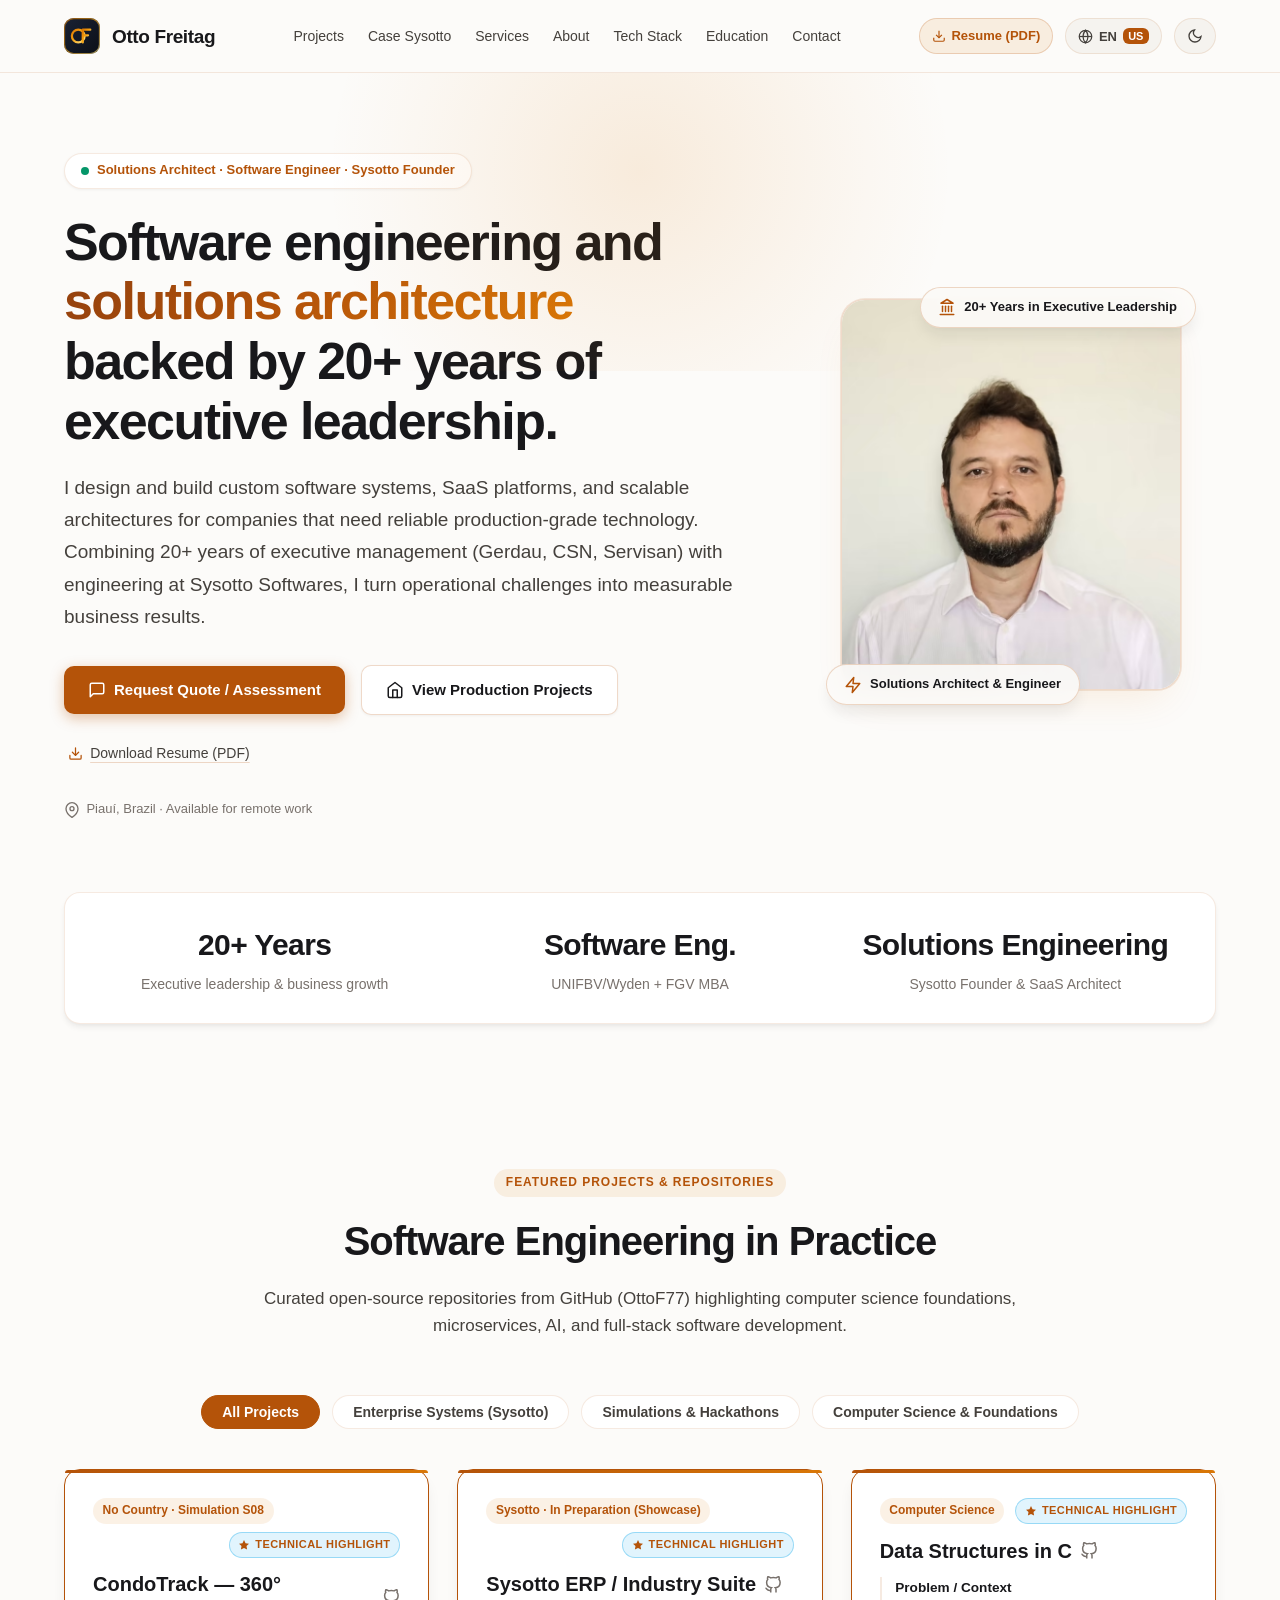
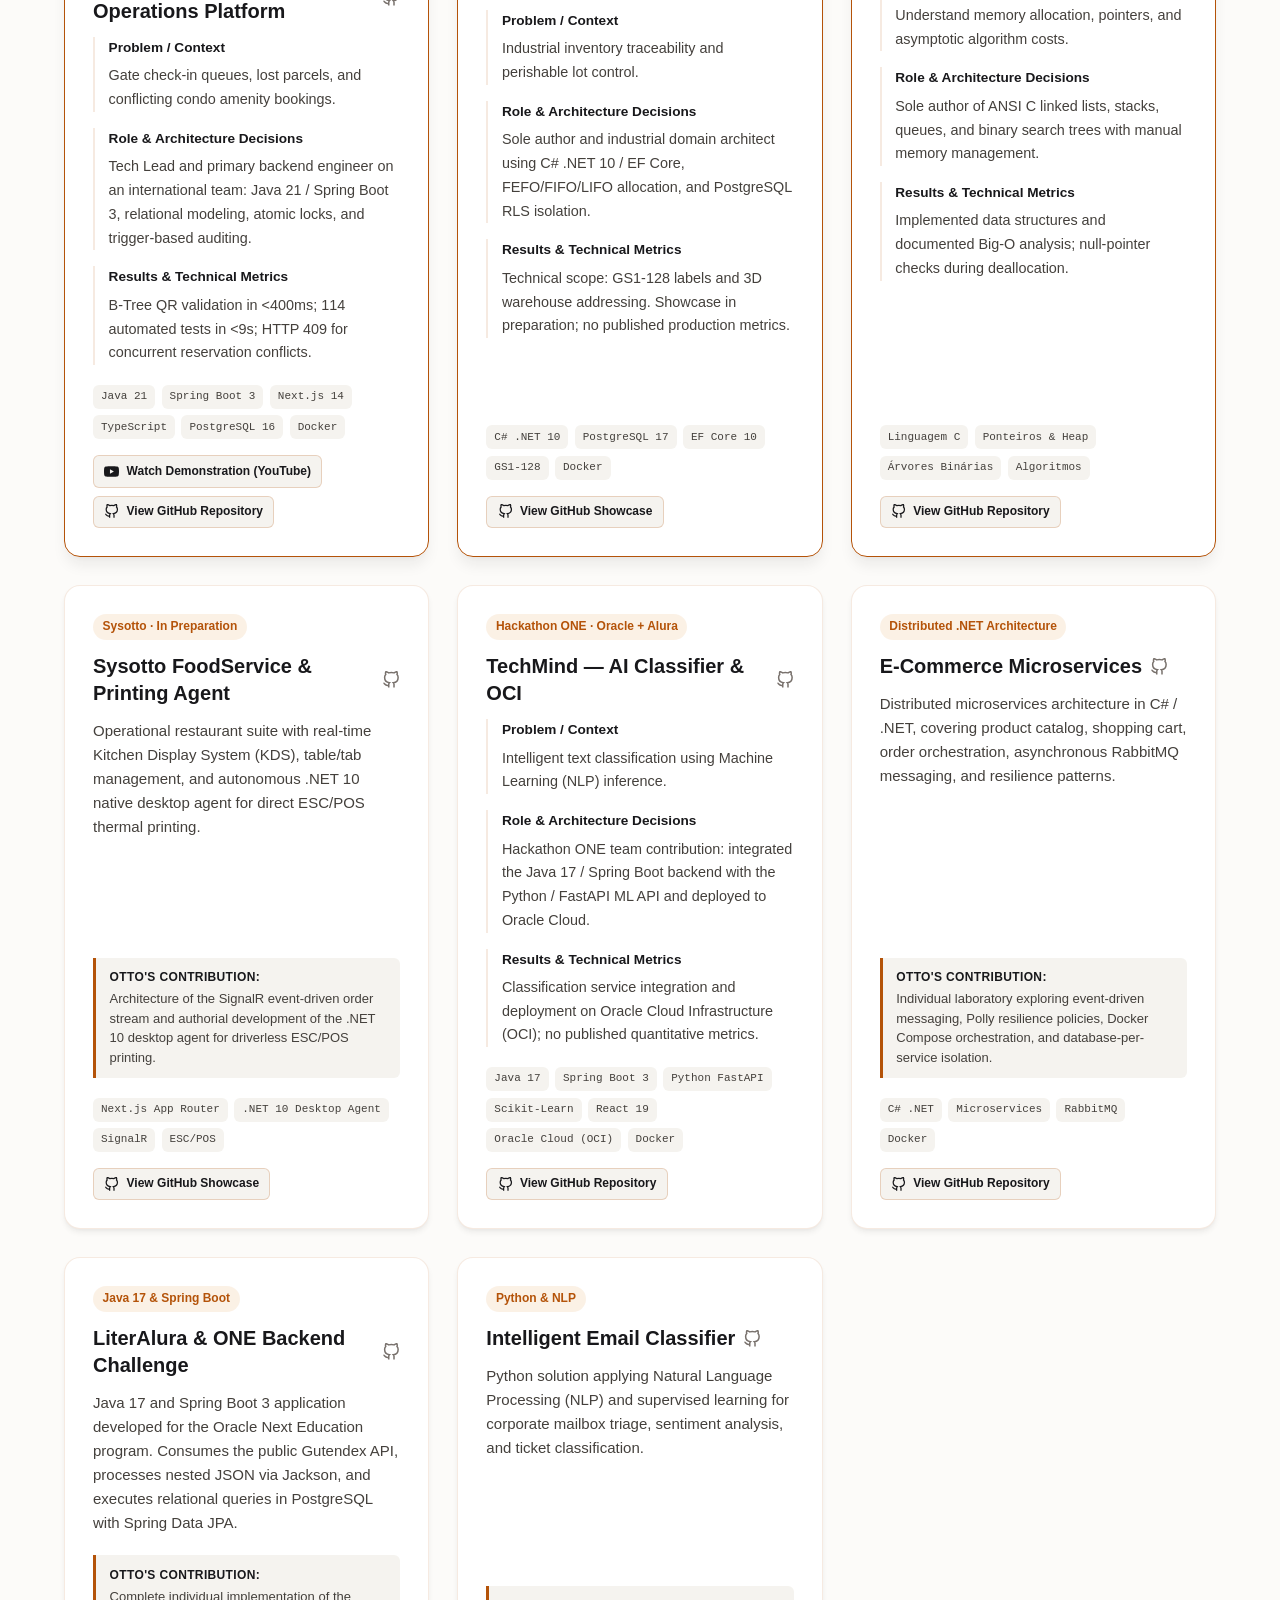
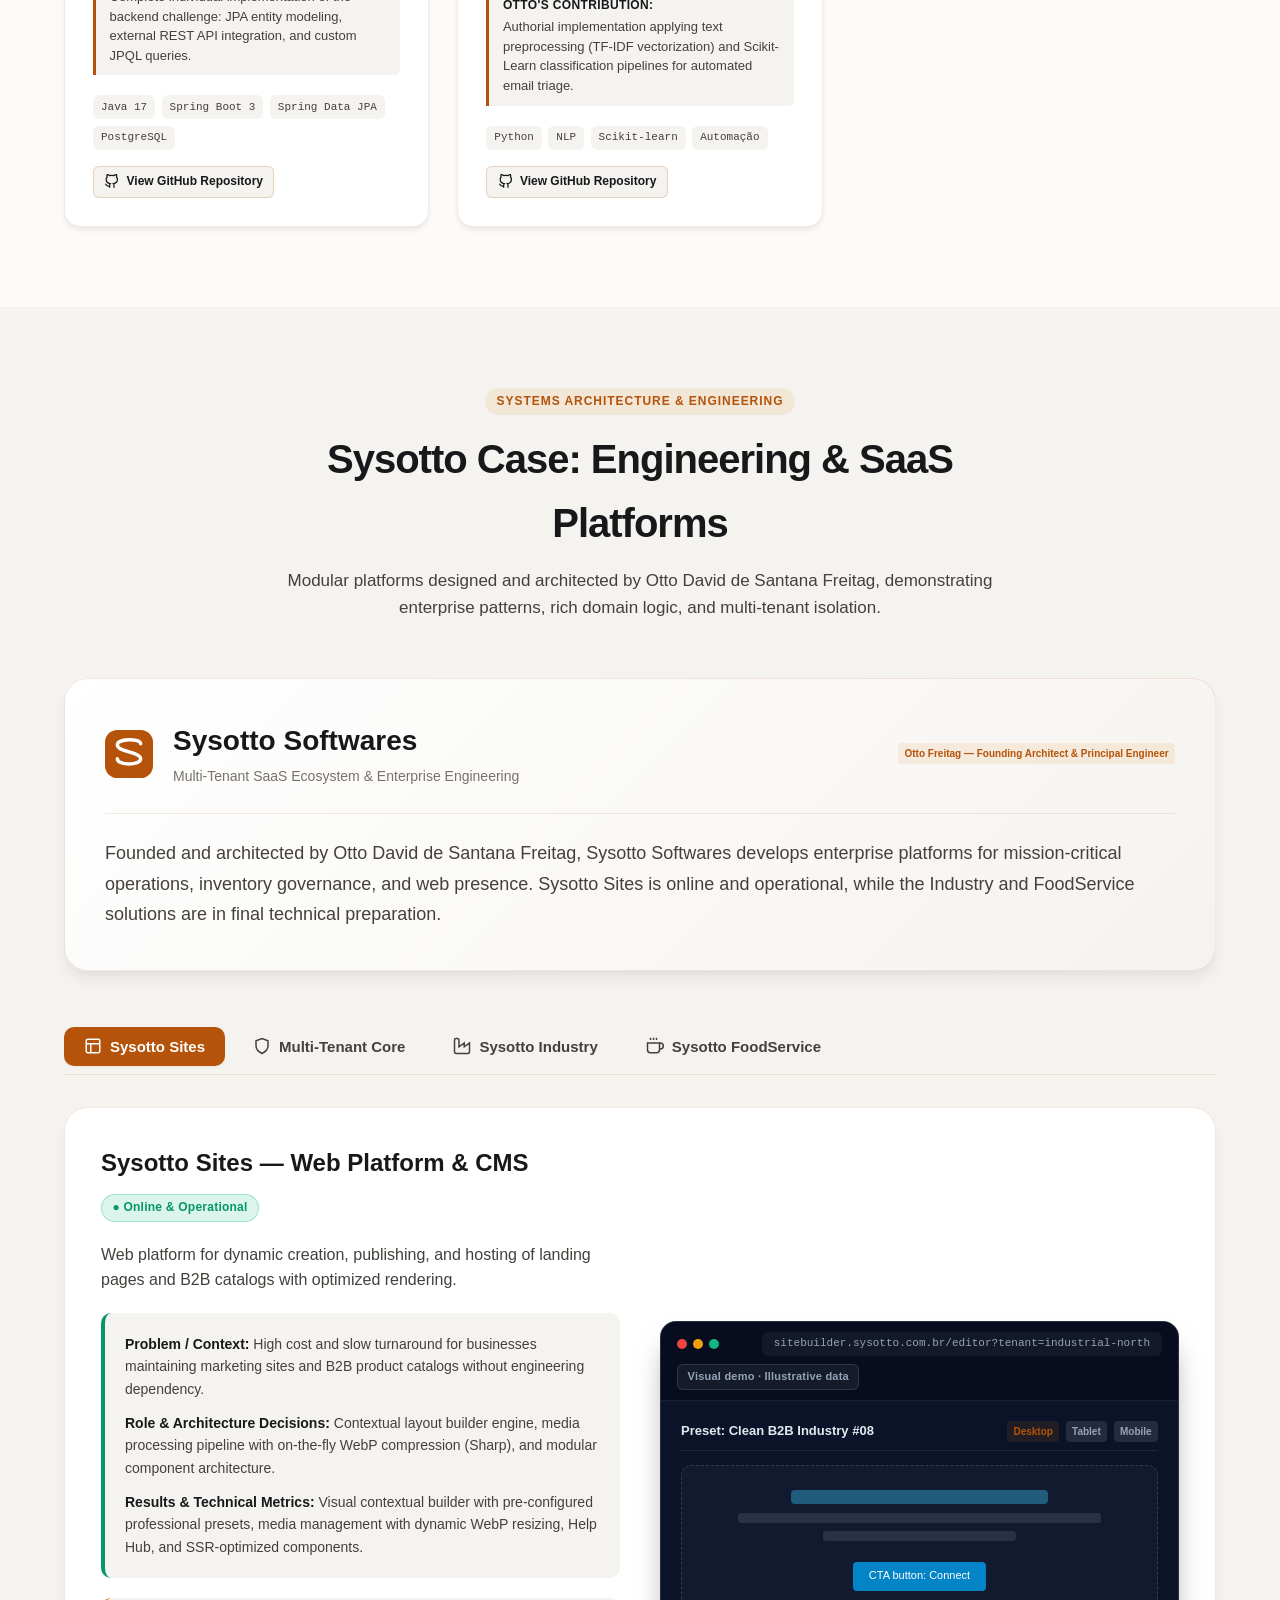
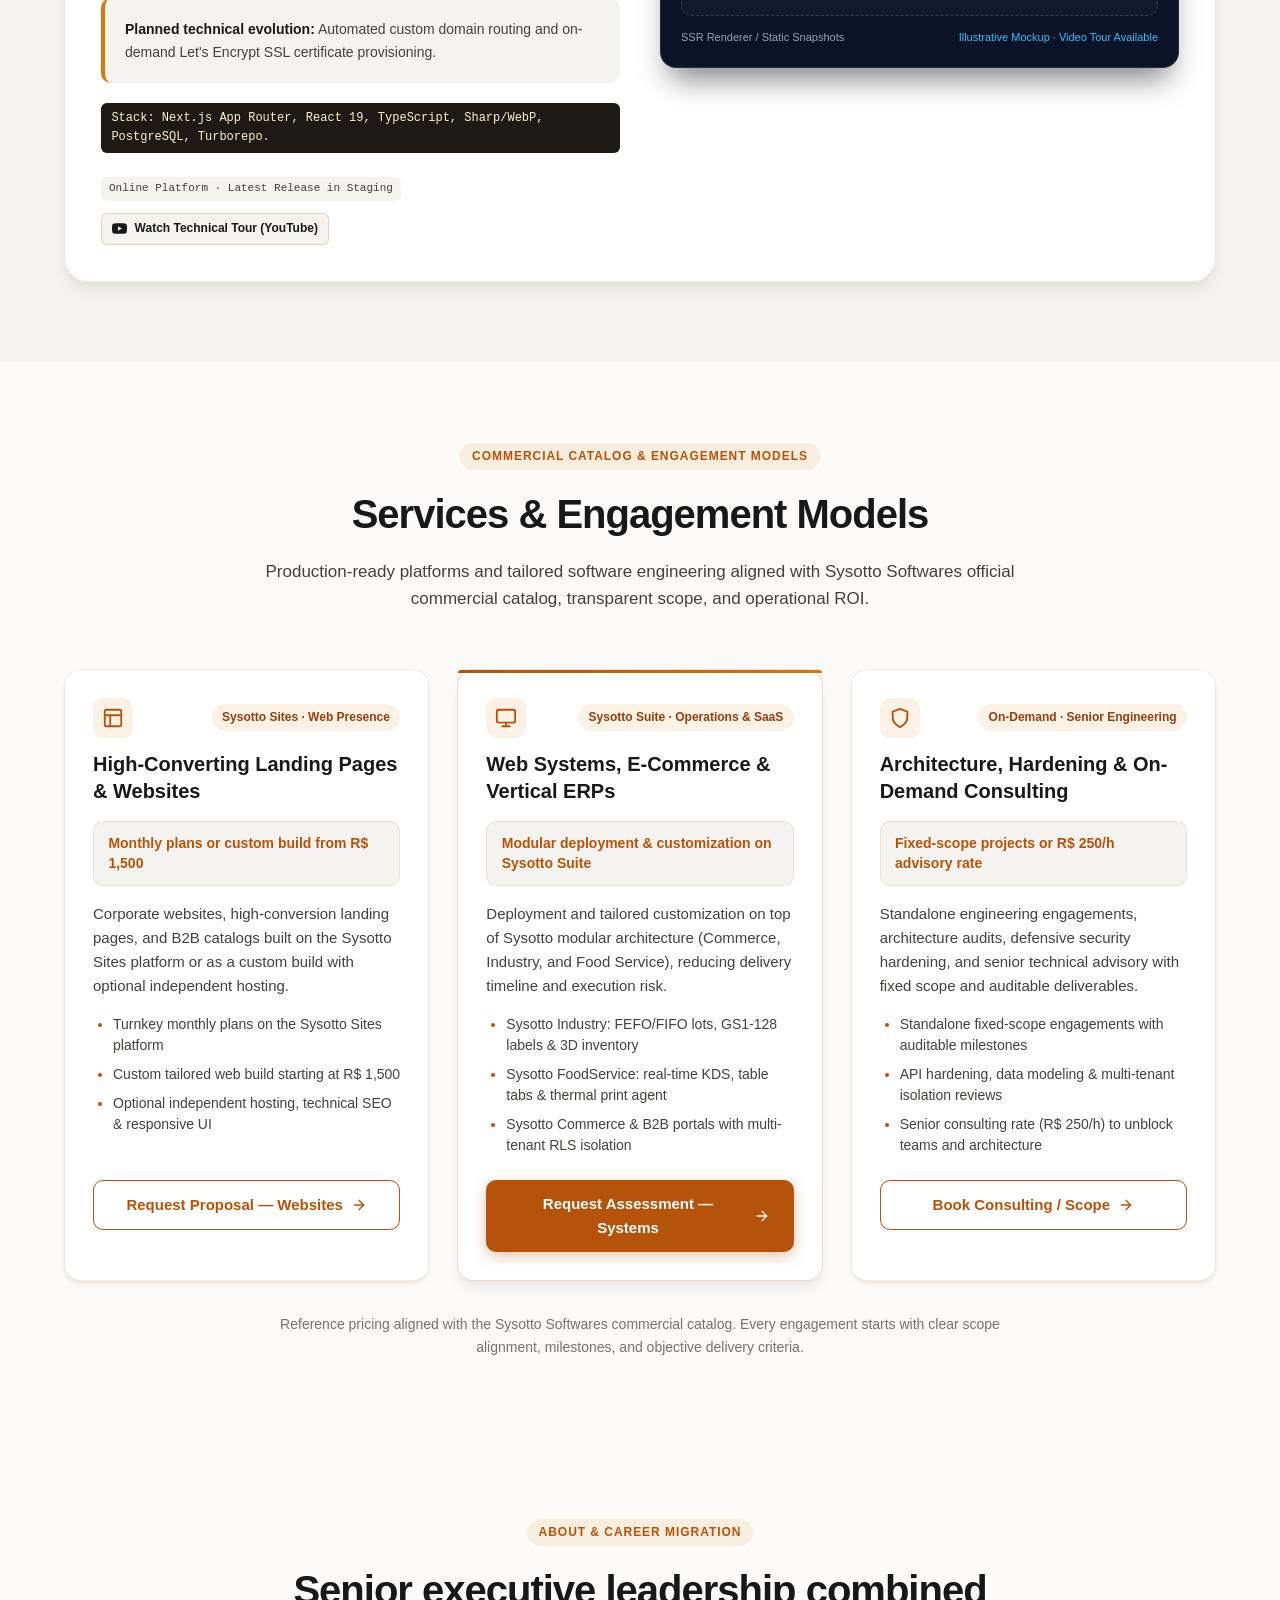
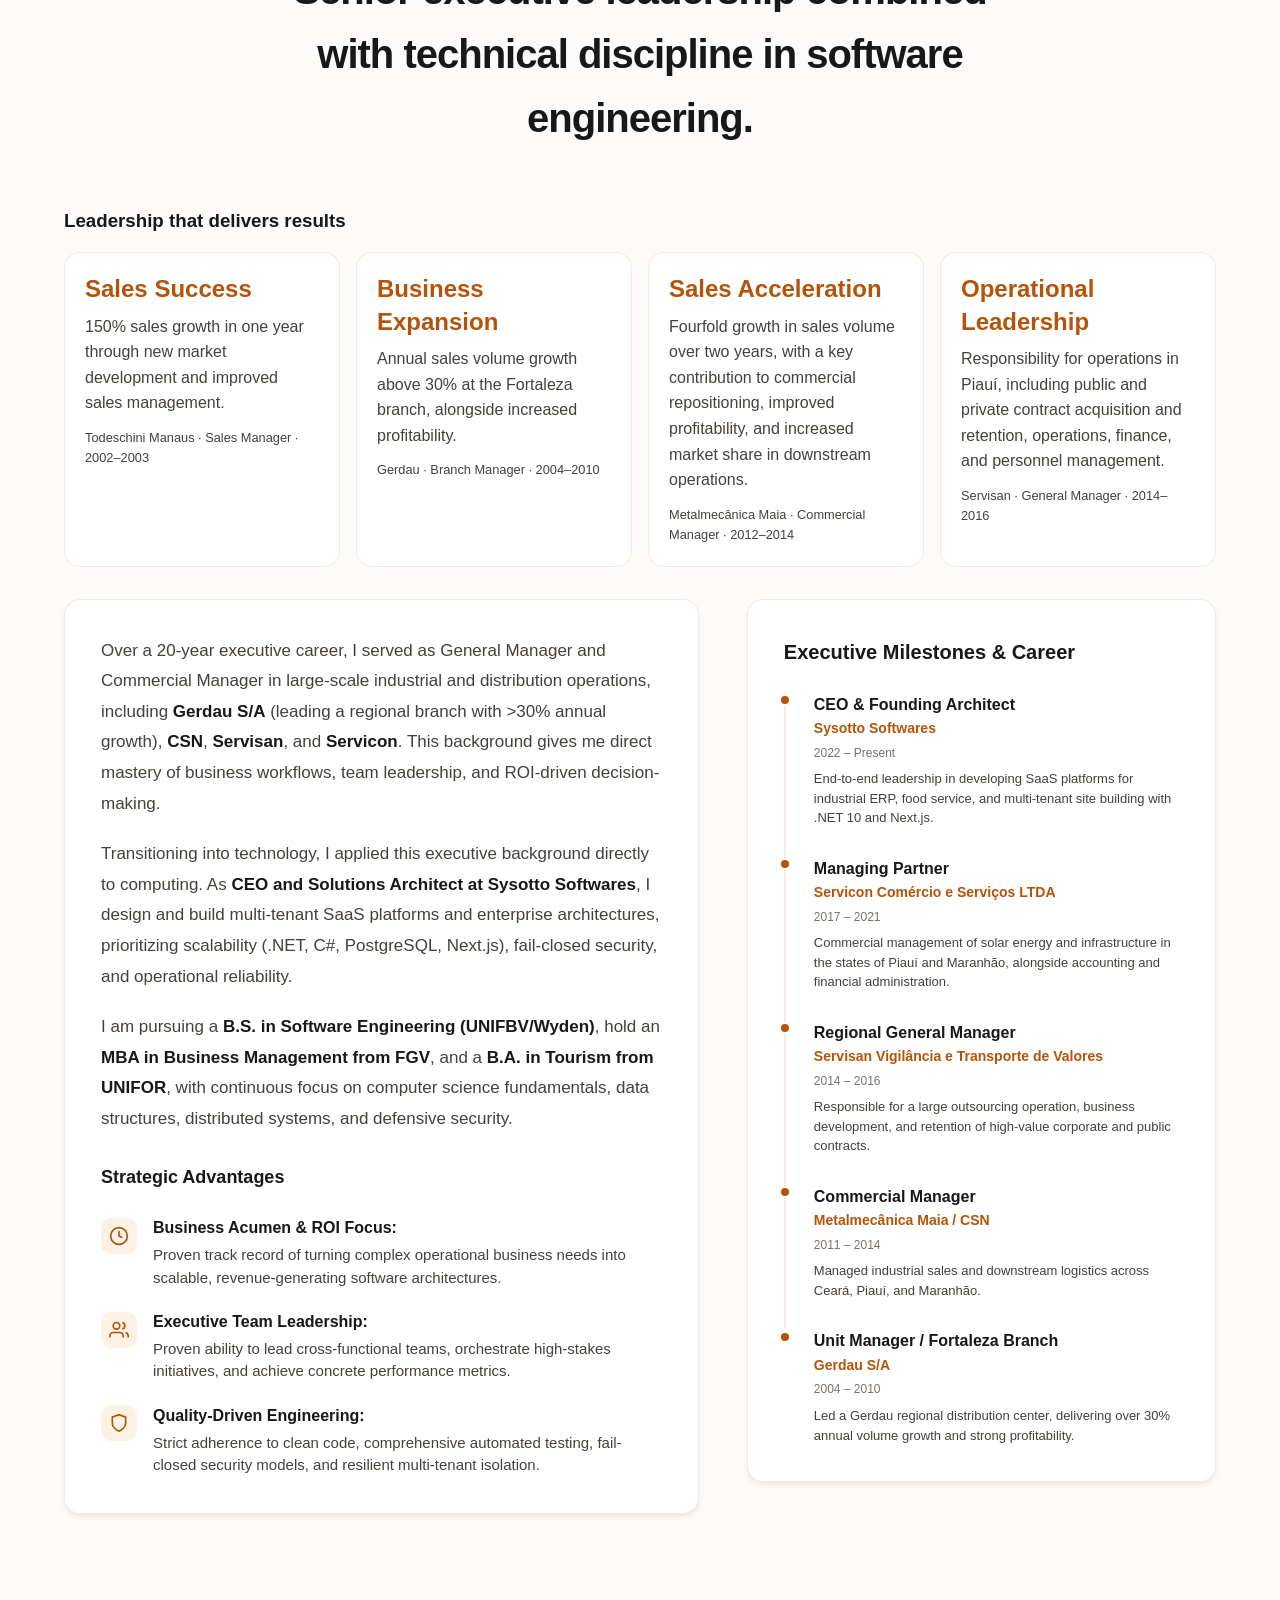
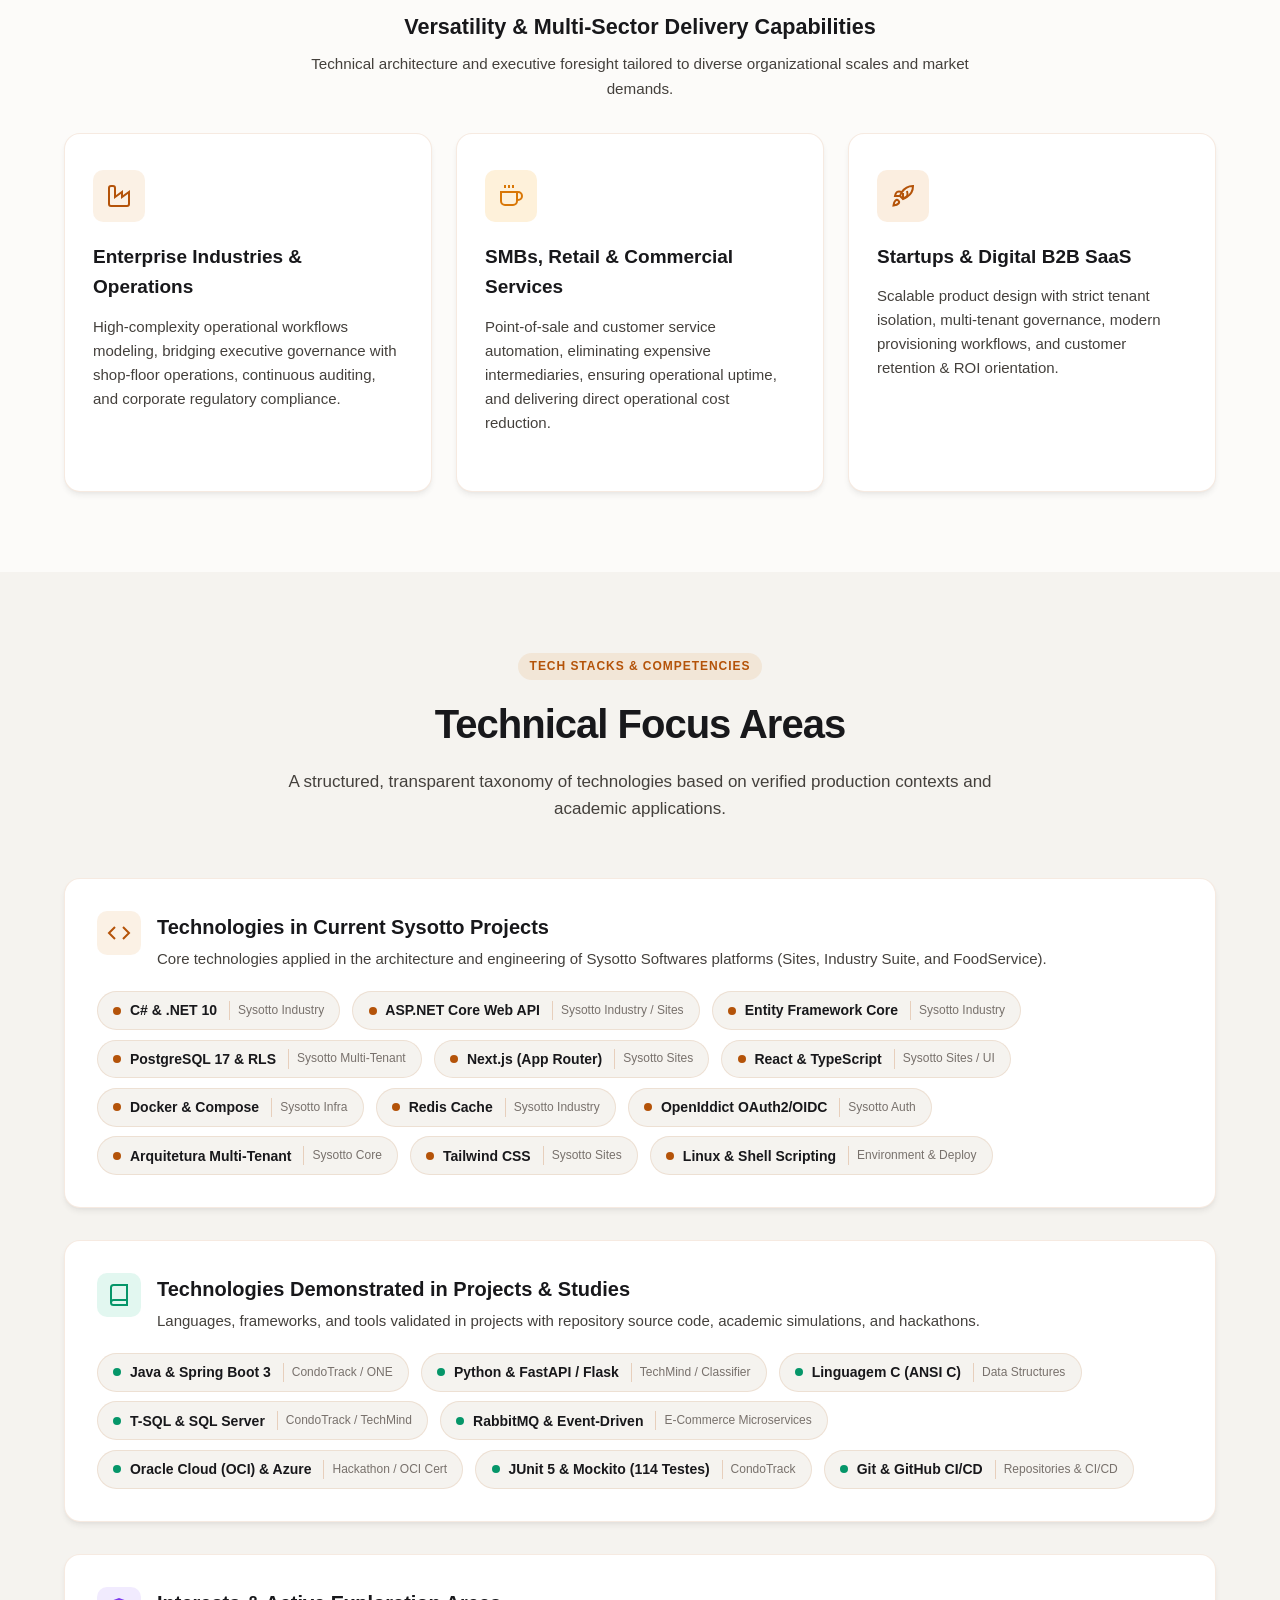
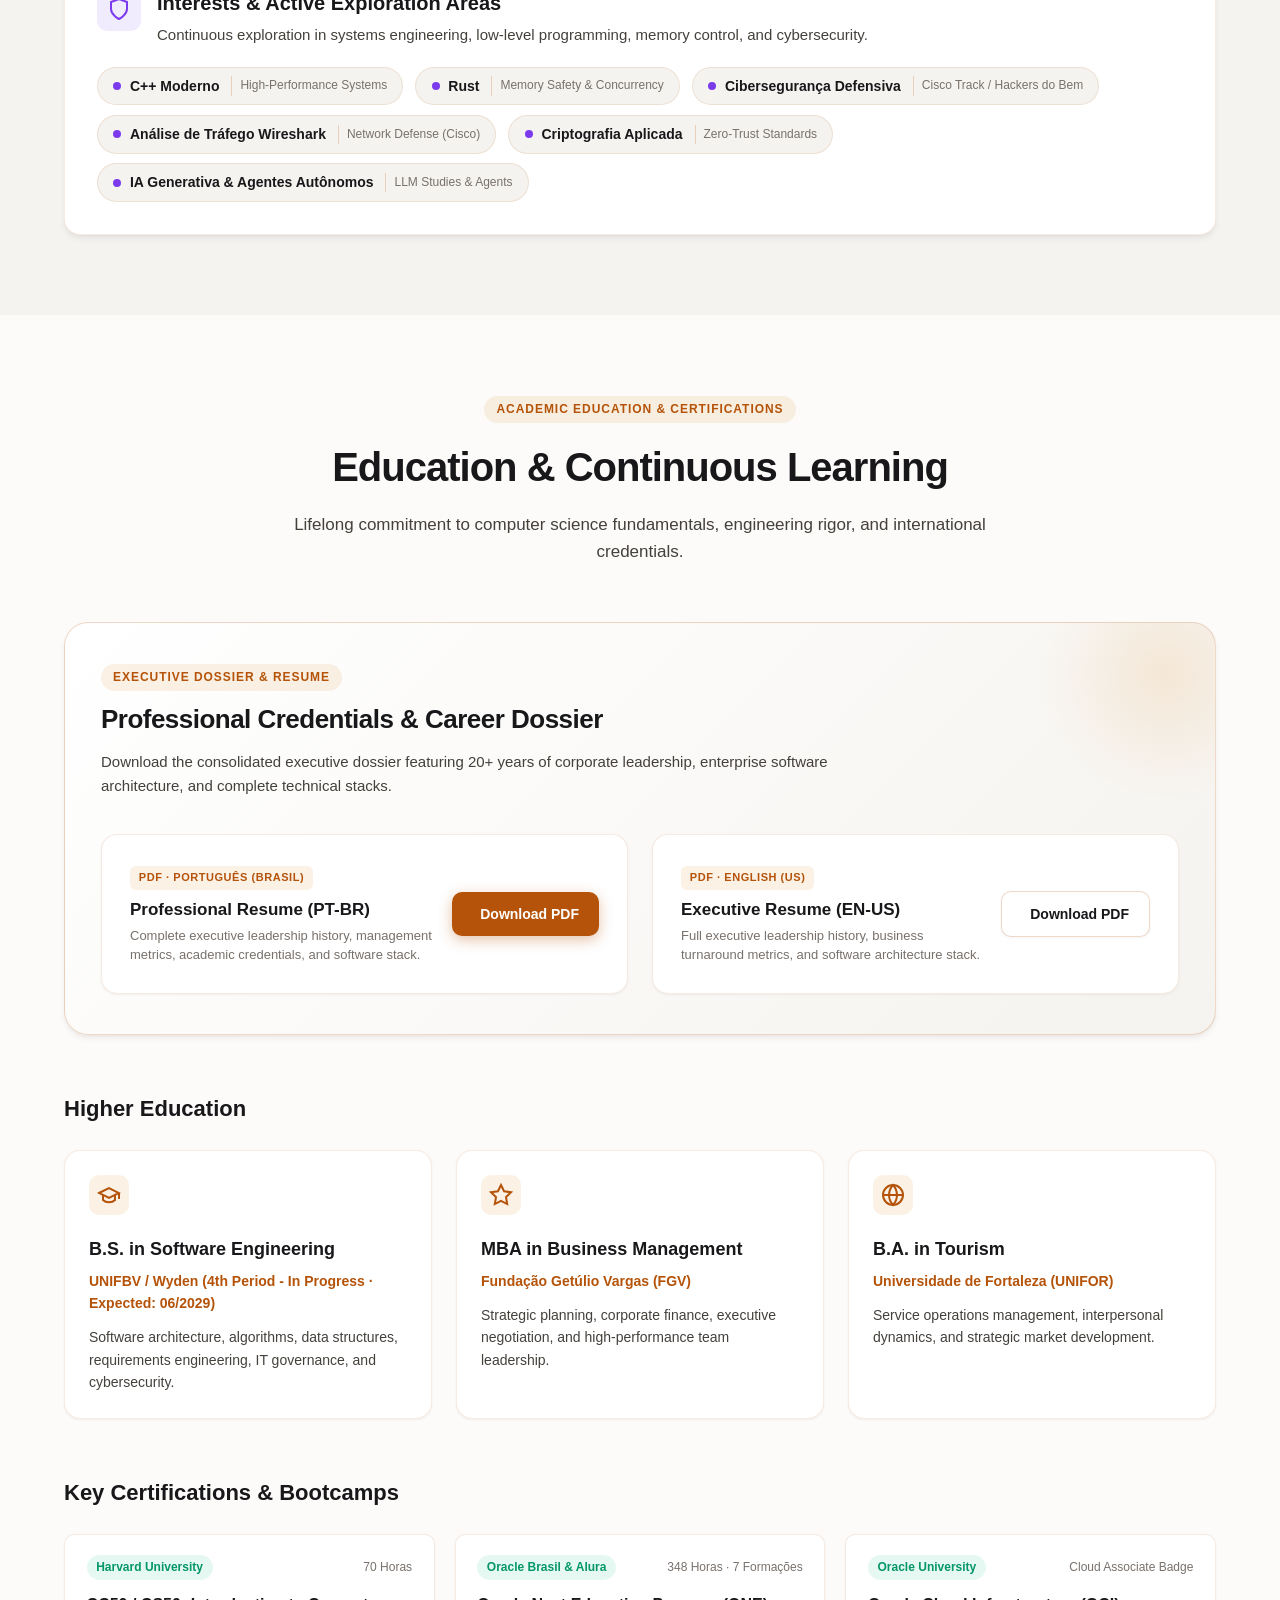
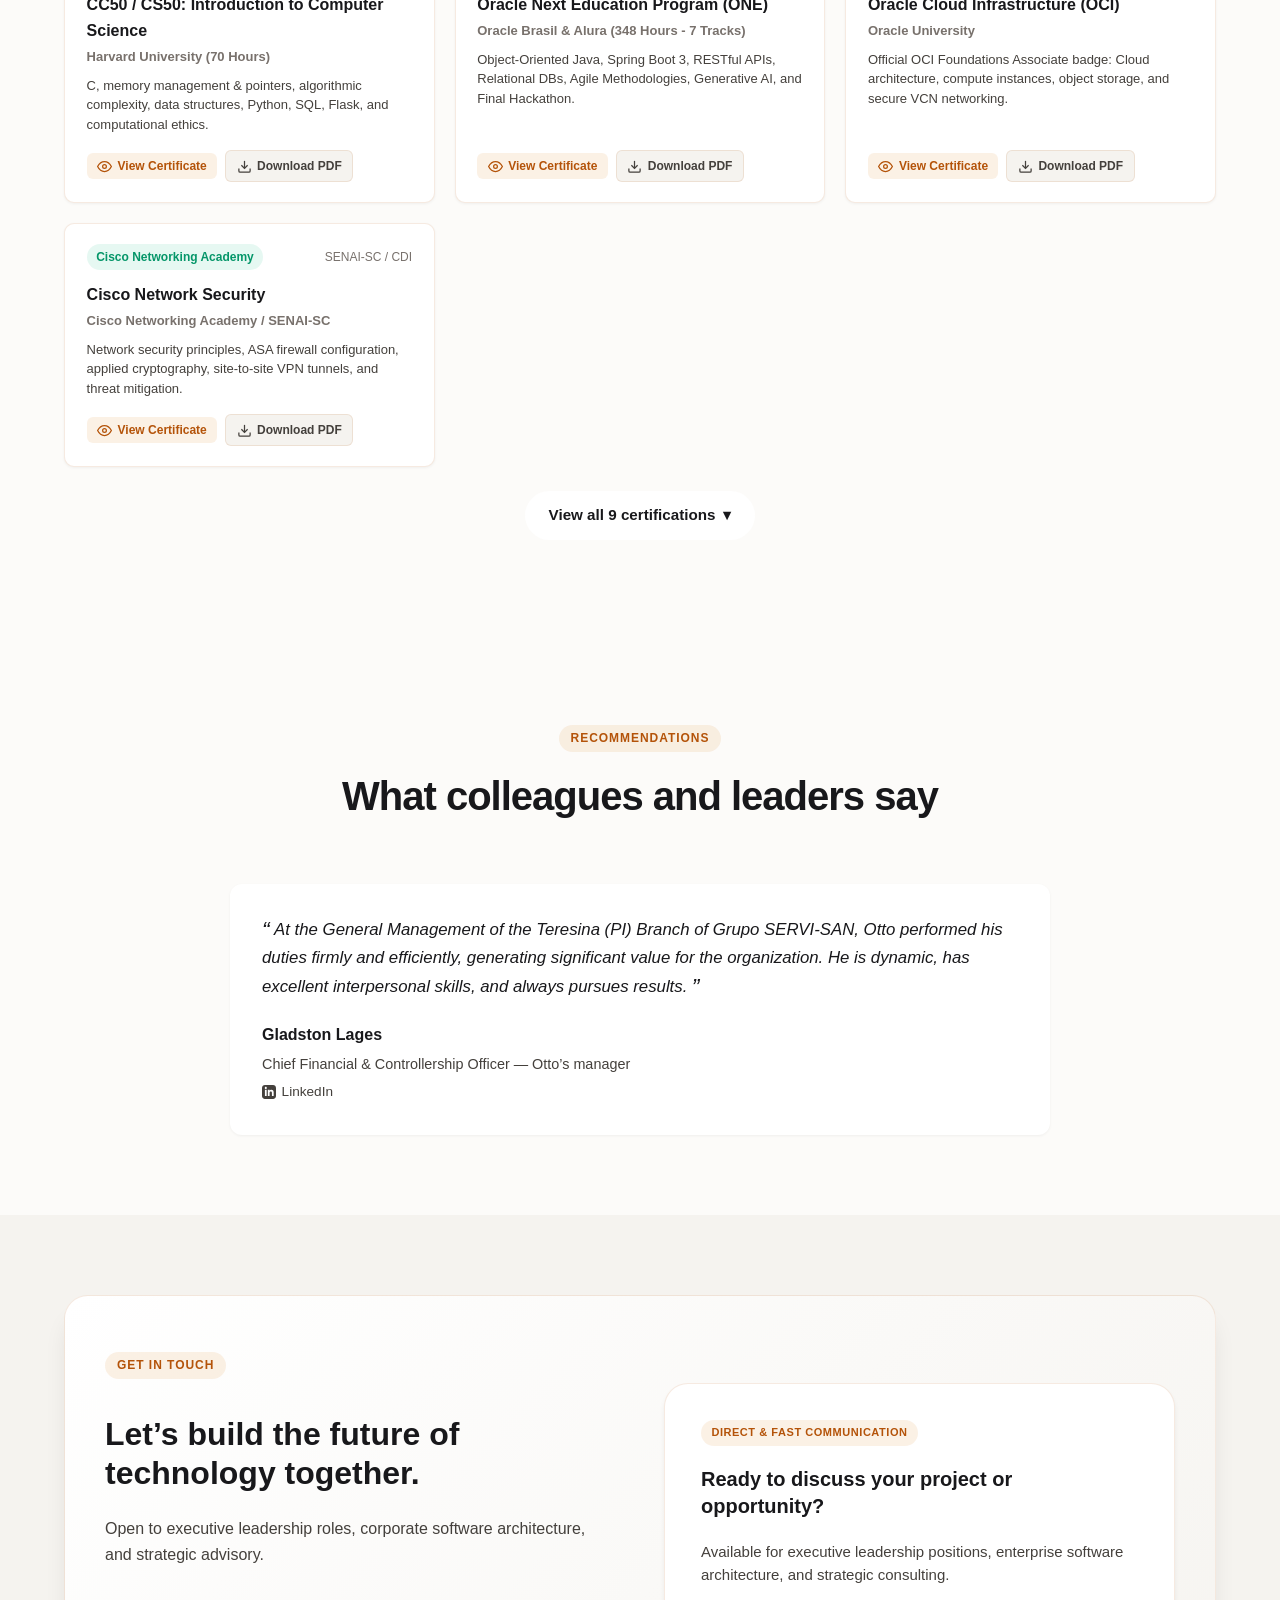
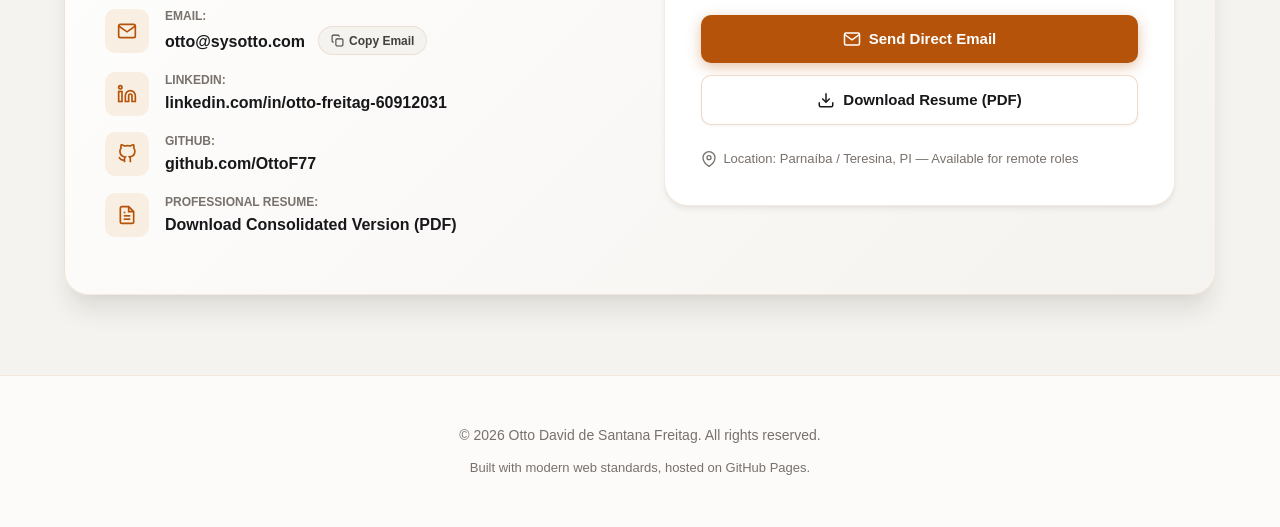
==== commit 67cad6cd: "feat(services): add commercial services section, hero CTA hierarchy, and CTA origin tracking" ====
--- a/index.html
+++ b/index.html
@@ -8,6 +8,9 @@
   <meta name="color-scheme" content="light dark">
   <meta name="theme-color" content="#090d16">
   <link rel="canonical" href="https://ottof77.github.io/ottodev/">
+  <link rel="alternate" hreflang="pt-BR" href="https://ottof77.github.io/ottodev/">
+  <link rel="alternate" hreflang="en-US" href="https://ottof77.github.io/ottodev/en/">
+  <link rel="alternate" hreflang="x-default" href="https://ottof77.github.io/ottodev/">
 
   <!-- Anti-FOUC Theme Initialization (Modern Web Guidance) -->
   <script>
@@ -113,6 +116,7 @@
         <ul class="nav-links" id="primary-nav-list">
           <li><a href="#projects" class="nav-link" data-i18n="nav.projects">Projetos</a></li>
           <li><a href="#sysotto" class="nav-link" data-i18n="nav.sysotto">Case Sysotto</a></li>
+          <li><a href="#services" class="nav-link" data-i18n="nav.services">Serviços</a></li>
           <li><a href="#about" class="nav-link" data-i18n="nav.about">Sobre</a></li>
           <li><a href="#skills" class="nav-link" data-i18n="nav.skills">Tecnologias</a></li>
           <li><a href="#education" class="nav-link" data-i18n="nav.education">Formação</a></li>
@@ -130,7 +134,7 @@
         </a>
 
         <!-- Language Switcher -->
-        <button class="action-btn" data-action="toggle-lang" aria-label="Alterar idioma" title="Mudar Idioma (PT / EN)">
+        <button class="action-btn" data-action="toggle-lang" aria-label="Alterar idioma para English (EN)" title="Mudar para English">
           <svg width="15" height="15" viewBox="0 0 24 24" fill="none" stroke="currentColor" stroke-width="2"><circle cx="12" cy="12" r="10"></circle><line x1="2" y1="12" x2="22" y2="12"></line><path d="M12 2a15.3 15.3 0 0 1 4 10 15.3 15.3 0 0 1-4 10 15.3 15.3 0 0 1-4-10 15.3 15.3 0 0 1 4-10z"></path></svg>
           <span class="lang-current-text">PT</span>
           <span class="lang-badge">BR</span>
@@ -175,18 +179,24 @@
           </h1>
 
           <p class="hero-subtitle" data-i18n="hero.subtitle">
-            Mais de 20 anos de gestão executiva em grandes operações corporativas e industriais (Gerdau, CSN, Servisan) integrados ao desenvolvimento de software crítico e plataformas SaaS. Como Engenheiro de Software e Arquiteto de Soluções, uno visão de negócio, liderança e engenharia sólida para construir sistemas distribuídos, escaláveis e de alta confiabilidade.
+            Desenvolvo sistemas sob medida, plataformas SaaS e arquiteturas escaláveis para empresas que precisam de software confiável em produção. Uno mais de 20 anos de gestão executiva (Gerdau, CSN, Servisan) e a engenharia da Sysotto Softwares para transformar demandas operacionais em resultados mensuráveis.
           </p>
 
           <div class="hero-actions hero-cta-group">
-            <a href="#projects" class="btn btn-primary">
-              <svg width="18" height="18" viewBox="0 0 24 24" fill="none" stroke="currentColor" stroke-width="2"><path d="M3 9l9-7 9 7v11a2 2 0 0 1-2 2H5a2 2 0 0 1-2-2z"></path><polyline points="9 22 9 12 15 12 15 22"></polyline></svg>
-              <span data-i18n="hero.cta_projects">Ver Projetos & Cases</span>
-            </a>
-            <a href="assets/docs/cv-otto-freitag-pt-br.pdf" download="CV-Otto-David-Freitag-PT-BR.pdf" data-dynamic-cv class="btn btn-secondary">
-              <svg width="18" height="18" viewBox="0 0 24 24" fill="none" stroke="currentColor" stroke-width="2"><path d="M21 15v4a2 2 0 0 1-2 2H5a2 2 0 0 1-2-2v-4"></path><polyline points="7 10 12 15 17 10"></polyline><line x1="12" y1="15" x2="12" y2="3"></line></svg>
-              <span data-i18n="hero.cta_cv">Baixar Currículo (PDF)</span>
-            </a>
+            <a href="#contact" class="btn btn-primary hero-cta-primary" data-cta-source="hero-primary" data-utm-source="ottodev" data-utm-content="hero_cta">
+              <svg aria-hidden="true" width="18" height="18" viewBox="0 0 24 24" fill="none" stroke="currentColor" stroke-width="2" stroke-linecap="round" stroke-linejoin="round"><path d="M21 15a2 2 0 0 1-2 2H7l-4 4V5a2 2 0 0 1 2-2h14a2 2 0 0 1 2 2z"></path></svg>
+              <span data-i18n="hero.cta_primary">Solicitar Orçamento / Diagnóstico</span>
+            </a>
+            <a href="#projects" class="btn btn-secondary hero-cta-secondary" data-cta-source="hero-projects" data-utm-source="ottodev" data-utm-content="hero_projects">
+              <svg aria-hidden="true" width="18" height="18" viewBox="0 0 24 24" fill="none" stroke="currentColor" stroke-width="2" stroke-linecap="round" stroke-linejoin="round"><path d="M3 9l9-7 9 7v11a2 2 0 0 1-2 2H5a2 2 0 0 1-2-2z"></path><polyline points="9 22 9 12 15 12 15 22"></polyline></svg>
+              <span data-i18n="hero.cta_projects">Ver Projetos em Produção</span>
+            </a>
+            <div class="hero-cv-action">
+              <a href="assets/docs/cv-otto-freitag-pt-br.pdf" download="CV-Otto-David-Freitag-PT-BR.pdf" data-dynamic-cv data-cta-source="hero-cv" data-utm-source="ottodev" data-utm-content="hero_cv" class="hero-cv-link">
+                <svg aria-hidden="true" width="15" height="15" viewBox="0 0 24 24" fill="none" stroke="currentColor" stroke-width="2" stroke-linecap="round" stroke-linejoin="round"><path d="M21 15v4a2 2 0 0 1-2 2H5a2 2 0 0 1-2-2v-4"></path><polyline points="7 10 12 15 17 10"></polyline><line x1="12" y1="15" x2="12" y2="3"></line></svg>
+                <span data-i18n="hero.cta_cv">Baixar Currículo (PDF)</span>
+              </a>
+            </div>
           </div>
 
           <div class="hero-location-text">
@@ -298,7 +308,7 @@
             <span class="project-tag">Docker</span>
           </div>
           <div class="project-action-row">
-            <a href="https://youtu.be/hsFRhAHKpkE" target="_blank" rel="noopener" class="project-video-btn" data-i18n-aria-label="projects.video_aria">
+            <a href="https://youtu.be/hsFRhAHKpkE" target="_blank" rel="noopener" class="project-video-btn" data-video-id="hsFRhAHKpkE" data-video-title-key="proj.condotrack_video_title" data-i18n-aria-label="projects.video_aria">
               <svg width="15" height="15" viewBox="0 0 24 24" fill="currentColor"><path d="M23.498 6.186a3.016 3.016 0 0 0-2.122-2.136C19.505 3.545 12 3.545 12 3.545s-7.505 0-9.377.505A3.017 3.017 0 0 0 .502 6.186C0 8.07 0 12 0 12s0 3.93.502 5.814a3.016 3.016 0 0 0 2.122 2.136c1.871.505 9.376.505 9.376.505s7.505 0 9.377-.505a3.015 3.015 0 0 0 2.122-2.136C24 15.93 24 12 24 12s0-3.93-.502-5.814zM9.545 15.568V8.432L15.818 12l-6.273 3.568z"/></svg>
               <span data-i18n="proj.condotrack_video_btn">Assistir Demonstração (YouTube)</span>
             </a>
@@ -660,7 +670,7 @@
 
             <div class="system-action-row">
               <span class="project-tag" data-i18n="sysotto.sites_status_tag">Plataforma Online · Versão Atual em Staging</span>
-              <a href="https://youtu.be/hRQJS_e0xpU" target="_blank" rel="noopener" class="project-video-btn" data-i18n-aria-label="sysotto.sites_video_aria">
+              <a href="https://youtu.be/hRQJS_e0xpU" target="_blank" rel="noopener" class="project-video-btn" data-video-id="hRQJS_e0xpU" data-video-title-key="sysotto.sites_video_title" data-i18n-aria-label="sysotto.sites_video_aria">
                 <svg width="15" height="15" viewBox="0 0 24 24" fill="currentColor"><path d="M23.498 6.186a3.016 3.016 0 0 0-2.122-2.136C19.505 3.545 12 3.545 12 3.545s-7.505 0-9.377.505A3.017 3.017 0 0 0 .502 6.186C0 8.07 0 12 0 12s0 3.93.502 5.814a3.016 3.016 0 0 0 2.122 2.136c1.871.505 9.376.505 9.376.505s7.505 0 9.377-.505a3.015 3.015 0 0 0 2.122-2.136C24 15.93 24 12 24 12s0-3.93-.502-5.814zM9.545 15.568V8.432L15.818 12l-6.273 3.568z"/></svg>
                 <span data-i18n="sysotto.sites_video_btn">Assistir Tour Técnico (YouTube)</span>
               </a>
@@ -868,6 +878,126 @@
         </div>
       </div>
 
+    </div>
+  </section>
+
+  <!-- Services & Hiring Formats (Sysotto Commercial Catalog) -->
+  <section class="section-padding" id="services" aria-labelledby="services-heading">
+    <div class="container">
+      <div class="section-header">
+        <span class="section-pill" data-i18n="services.pill">Catálogo Comercial &amp; Contratação</span>
+        <h2 id="services-heading" class="section-title" data-i18n="services.title">Serviços &amp; Formatos de Contratação</h2>
+        <p class="section-subtitle" data-i18n="services.subtitle">
+          Soluções prontas para produção e engenharia sob medida alinhadas à tabela oficial da Sysotto Softwares, com escopo transparente e foco em retorno operacional.
+        </p>
+      </div>
+
+      <div class="services-grid">
+
+        <!-- SERVICE 1: Landing Pages & Sites (Sysotto Sites) -->
+        <article class="service-card">
+          <header class="service-card-header">
+            <div class="service-card-top">
+              <span class="service-icon-box" aria-hidden="true">
+                <svg width="22" height="22" viewBox="0 0 24 24" fill="none" stroke="currentColor" stroke-width="2" stroke-linecap="round" stroke-linejoin="round"><rect x="3" y="3" width="18" height="18" rx="2"></rect><line x1="3" y1="9" x2="21" y2="9"></line><line x1="9" y1="21" x2="9" y2="9"></line></svg>
+              </span>
+              <span class="service-badge" data-i18n="services.sites_badge">Sysotto Sites · Presença Digital</span>
+            </div>
+            <h3 class="service-title" data-i18n="services.sites_title">Landing Pages &amp; Sites de Alta Conversão</h3>
+          </header>
+
+          <div class="service-price-box">
+            <span class="service-price-label" data-i18n="services.sites_price">Planos mensais ou sob medida a partir de R$ 1.500</span>
+          </div>
+
+          <p class="service-desc" data-i18n="services.sites_desc">
+            Páginas institucionais, landing pages comerciais e catálogos B2B sobre a plataforma Sysotto Sites ou em projeto personalizado com hospedagem opcional independente.
+          </p>
+          <ul class="service-deliverables">
+            <li data-i18n="services.sites_item_1">Planos mensais de prateleira na plataforma Sysotto Sites</li>
+            <li data-i18n="services.sites_item_2">Projeto personalizado sob medida a partir de R$ 1.500</li>
+            <li data-i18n="services.sites_item_3">Hospedagem opcional independente, SEO técnico e responsividade</li>
+          </ul>
+
+          <footer class="service-card-footer">
+            <a href="#contact" class="btn btn-outline service-cta-btn" data-cta-source="service-sites" data-service-interest="sites" data-utm-source="ottodev" data-utm-content="service_sites">
+              <span data-i18n="services.sites_cta">Solicitar Proposta — Sites</span>
+              <svg aria-hidden="true" width="16" height="16" viewBox="0 0 24 24" fill="none" stroke="currentColor" stroke-width="2" stroke-linecap="round" stroke-linejoin="round"><line x1="5" y1="12" x2="19" y2="12"></line><polyline points="12 5 19 12 12 19"></polyline></svg>
+            </a>
+          </footer>
+        </article>
+
+        <!-- SERVICE 2: Sistemas Web, E-commerce & ERPs Verticais -->
+        <article class="service-card service-card--featured">
+          <header class="service-card-header">
+            <div class="service-card-top">
+              <span class="service-icon-box" aria-hidden="true">
+                <svg width="22" height="22" viewBox="0 0 24 24" fill="none" stroke="currentColor" stroke-width="2" stroke-linecap="round" stroke-linejoin="round"><rect x="2" y="3" width="20" height="14" rx="2"></rect><line x1="8" y1="21" x2="16" y2="21"></line><line x1="12" y1="17" x2="12" y2="21"></line></svg>
+              </span>
+              <span class="service-badge" data-i18n="services.erp_badge">Sysotto Suite · Operação &amp; SaaS</span>
+            </div>
+            <h3 class="service-title" data-i18n="services.erp_title">Sistemas Web, E-commerce &amp; ERPs Verticais</h3>
+          </header>
+
+          <div class="service-price-box">
+            <span class="service-price-label" data-i18n="services.erp_price">Implantação &amp; customização sobre base modular Sysotto</span>
+          </div>
+
+          <p class="service-desc" data-i18n="services.erp_desc">
+            Implantação e adaptação de sistemas operacionais sobre a arquitetura modular Sysotto (Commerce, Industry e Food Service), reduzindo prazo e risco de entrega.
+          </p>
+          <ul class="service-deliverables">
+            <li data-i18n="services.erp_item_1">Sysotto Industry: lotes FEFO/FIFO, GS1-128 e estoque 3D</li>
+            <li data-i18n="services.erp_item_2">Sysotto FoodService: KDS em tempo real, comandas e impressão térmica</li>
+            <li data-i18n="services.erp_item_3">Sysotto Commerce &amp; portais B2B com isolamento multi-tenant (RLS)</li>
+          </ul>
+
+          <footer class="service-card-footer">
+            <a href="#contact" class="btn btn-primary service-cta-btn" data-cta-source="service-erp" data-service-interest="erp" data-utm-source="ottodev" data-utm-content="service_erp">
+              <span data-i18n="services.erp_cta">Solicitar Diagnóstico — Sistemas</span>
+              <svg aria-hidden="true" width="16" height="16" viewBox="0 0 24 24" fill="none" stroke="currentColor" stroke-width="2" stroke-linecap="round" stroke-linejoin="round"><line x1="5" y1="12" x2="19" y2="12"></line><polyline points="12 5 19 12 12 19"></polyline></svg>
+            </a>
+          </footer>
+        </article>
+
+        <!-- SERVICE 3: Arquitetura de Software, Hardening & Consultoria -->
+        <article class="service-card">
+          <header class="service-card-header">
+            <div class="service-card-top">
+              <span class="service-icon-box" aria-hidden="true">
+                <svg width="22" height="22" viewBox="0 0 24 24" fill="none" stroke="currentColor" stroke-width="2" stroke-linecap="round" stroke-linejoin="round"><path d="M12 22s8-4 8-10V5l-8-3-8 3v7c0 6 8 10 8 10z"></path></svg>
+              </span>
+              <span class="service-badge" data-i18n="services.custom_badge">Sob Demanda · Engenharia Sênior</span>
+            </div>
+            <h3 class="service-title" data-i18n="services.custom_title">Arquitetura, Hardening &amp; Consultoria Sob Demanda</h3>
+          </header>
+
+          <div class="service-price-box">
+            <span class="service-price-label" data-i18n="services.custom_price">Escopo fechado ou hora técnica a R$ 250/h</span>
+          </div>
+
+          <p class="service-desc" data-i18n="services.custom_desc">
+            Projetos avulsos, auditoria arquitetural, segurança defensiva e consultoria técnica sênior com escopo fechado e entregas objetivas e auditáveis.
+          </p>
+          <ul class="service-deliverables">
+            <li data-i18n="services.custom_item_1">Projetos avulsos com escopo fechado e marcos auditáveis</li>
+            <li data-i18n="services.custom_item_2">Hardening de APIs, modelagem de dados e isolamento multi-tenant</li>
+            <li data-i18n="services.custom_item_3">Hora técnica sênior (R$ 250/h) para destravar arquitetura e entregas</li>
+          </ul>
+
+          <footer class="service-card-footer">
+            <a href="#contact" class="btn btn-outline service-cta-btn" data-cta-source="service-custom" data-service-interest="custom" data-utm-source="ottodev" data-utm-content="service_custom">
+              <span data-i18n="services.custom_cta">Contratar Consultoria / Escopo</span>
+              <svg aria-hidden="true" width="16" height="16" viewBox="0 0 24 24" fill="none" stroke="currentColor" stroke-width="2" stroke-linecap="round" stroke-linejoin="round"><line x1="5" y1="12" x2="19" y2="12"></line><polyline points="12 5 19 12 12 19"></polyline></svg>
+            </a>
+          </footer>
+        </article>
+
+      </div>
+
+      <p class="services-footnote" data-i18n="services.note">
+        Valores de referência alinhados ao catálogo comercial Sysotto Softwares. Todo projeto inicia com alinhamento de escopo, prazos e critérios objetivos de entrega.
+      </p>
     </div>
   </section>
 
@@ -1458,7 +1588,7 @@
         
         <div class="contact-info-col">
           <span class="section-pill" data-i18n="contact.title">Entre em Contato</span>
-          <h2 class="contact-headline" data-i18n="contact.headline">
+          <h2 id="contact-heading" class="contact-headline" tabindex="-1" data-i18n="contact.headline">
             Vamos construir o futuro da tecnologia juntos.
           </h2>
           <p class="contact-subtitle" data-i18n="contact.subtitle">
@@ -1474,7 +1604,7 @@
               <div>
                 <div class="contact-label" data-i18n="contact.email_label">E-mail:</div>
                 <div class="contact-val">
-                  <a href="mailto:otto@sysotto.com">otto@sysotto.com</a>
+                  <a href="mailto:otto@sysotto.com" data-contact-mailto data-base-email="otto@sysotto.com">otto@sysotto.com</a>
                   <button class="action-btn copy-email-btn" data-action="copy-email" data-email="otto@sysotto.com">
                     <svg width="13" height="13" viewBox="0 0 24 24" fill="none" stroke="currentColor" stroke-width="2"><rect x="9" y="9" width="13" height="13" rx="2" ry="2"></rect><path d="M5 15H4a2 2 0 0 1-2-2V4a2 2 0 0 1 2-2h9a2 2 0 0 1 2 2v1"></path></svg>
                     <span data-i18n="contact.copy_email">Copiar</span>
@@ -1528,10 +1658,14 @@
             <span class="channel-badge" data-i18n="contact.fast_response">Atendimento Direto & Ágil</span>
             <h3 data-i18n="contact.channel_title">Vamos conversar sobre seu projeto ou oportunidade?</h3>
             <p data-i18n="contact.channel_desc">Disponível para posições executivas de liderança, arquitetura técnica de software corporativo e parcerias estratégicas.</p>
+            <div id="contact-origin-context" class="contact-origin-note is-hidden" role="status" aria-live="polite">
+              <svg aria-hidden="true" width="15" height="15" viewBox="0 0 24 24" fill="none" stroke="currentColor" stroke-width="2" stroke-linecap="round" stroke-linejoin="round"><circle cx="12" cy="12" r="10"></circle><polyline points="12 6 12 12 16 14"></polyline></svg>
+              <span><span data-i18n="contact.origin_prefix">Contexto de contato:</span> <strong id="contact-origin-label"></strong></span>
+            </div>
             
             <div class="channel-btns">
-              <a href="mailto:otto@sysotto.com" class="btn btn-primary">
-                <svg width="18" height="18" viewBox="0 0 24 24" fill="none" stroke="currentColor" stroke-width="2"><path d="M4 4h16c1.1 0 2 .9 2 2v12c0 1.1-.9 2-2 2H4c-1.1 0-2-.9-2-2V6c0-1.1.9-2 2-2z"></path><polyline points="22,6 12,13 2,6"></polyline></svg>
+              <a href="mailto:otto@sysotto.com" id="contact-email-cta" data-contact-mailto data-base-email="otto@sysotto.com" class="btn btn-primary">
+                <svg aria-hidden="true" width="18" height="18" viewBox="0 0 24 24" fill="none" stroke="currentColor" stroke-width="2"><path d="M4 4h16c1.1 0 2 .9 2 2v12c0 1.1-.9 2-2 2H4c-1.1 0-2-.9-2-2V6c0-1.1.9-2 2-2z"></path><polyline points="22,6 12,13 2,6"></polyline></svg>
                 <span data-i18n="contact.btn_email">Enviar E-mail Direto</span>
               </a>
               <a href="assets/docs/cv-otto-freitag-pt-br.pdf" download="CV-Otto-David-Freitag-PT-BR.pdf" data-dynamic-cv class="btn btn-secondary">
@@ -1563,7 +1697,7 @@
   </footer>
 
   <!-- Certificate Viewer Modal Dialog -->
-  <div class="modal-overlay" id="cert-modal" role="dialog" aria-modal="true" aria-hidden="true" aria-labelledby="modal-cert-title">
+  <dialog id="cert-modal" class="cert-dialog" aria-labelledby="modal-cert-title">
     <div class="modal-container">
       <div class="modal-header">
         <div class="modal-title-block">
@@ -1583,7 +1717,39 @@
         </a>
       </div>
     </div>
-  </div>
+  </dialog>
+
+  <!-- Video Player Modal Dialog (YouTube Facade) -->
+  <dialog id="video-modal" class="cert-dialog video-dialog" aria-labelledby="modal-video-title">
+    <div class="modal-container video-modal-container">
+      <div class="modal-header">
+        <div class="modal-title-block">
+          <h3 id="modal-video-title" data-i18n="modal.video_default">Demonstração em Vídeo</h3>
+          <p id="modal-video-subtitle" data-i18n="modal.video_subtitle">Player sob demanda · Modo Privacidade</p>
+        </div>
+        <button class="modal-close" aria-label="Fechar janela modal" data-i18n-aria-label="modal.close">&times;</button>
+      </div>
+      <div class="modal-body video-modal-body">
+        <div class="video-responsive-wrapper">
+          <iframe
+            id="modal-video-frame"
+            class="video-frame"
+            src="about:blank"
+            title="Reprodutor de vídeo do YouTube"
+            data-i18n-title="modal.video_player_title"
+            allow="accelerometer; autoplay; clipboard-write; encrypted-media; gyroscope; picture-in-picture; web-share"
+            allowfullscreen>
+          </iframe>
+        </div>
+      </div>
+      <div class="modal-footer video-modal-footer">
+        <a id="modal-video-external" href="#" target="_blank" rel="noopener" class="btn btn-secondary video-external-btn" data-i18n-aria-label="modal.video_external_aria">
+          <svg width="15" height="15" viewBox="0 0 24 24" fill="currentColor"><path d="M23.498 6.186a3.016 3.016 0 0 0-2.122-2.136C19.505 3.545 12 3.545 12 3.545s-7.505 0-9.377.505A3.017 3.017 0 0 0 .502 6.186C0 8.07 0 12 0 12s0 3.93.502 5.814a3.016 3.016 0 0 0 2.122 2.136c1.871.505 9.376.505 9.376.505s7.505 0 9.377-.505a3.015 3.015 0 0 0 2.122-2.136C24 15.93 24 12 24 12s0-3.93-.502-5.814zM9.545 15.568V8.432L15.818 12l-6.273 3.568z"/></svg>
+          <span data-i18n="modal.video_external">Abrir no YouTube</span>
+        </a>
+      </div>
+    </div>
+  </dialog>
 
   <!-- Scripts -->
   <script src="js/theme.js"></script>
--- a/css/style.css
+++ b/css/style.css
@@ -264,7 +264,7 @@
   display: flex;
   align-items: center;
   justify-content: center;
-  gap: clamp(1rem, 1.4vw, 1.5rem);
+  gap: clamp(0.75rem, 1.25vw, 1.4rem);
   list-style: none;
 }
 
@@ -566,8 +566,51 @@
   display: flex;
   align-items: center;
   flex-wrap: wrap;
-  gap: 1rem;
+  gap: 0.875rem 1rem;
   margin-bottom: 1.5rem;
+}
+
+.hero-cta-primary {
+  font-weight: 700;
+}
+
+.hero-cv-action {
+  flex-basis: 100%;
+  display: flex;
+  align-items: center;
+  margin-top: 0.125rem;
+}
+
+.hero-cv-link {
+  display: inline-flex;
+  align-items: center;
+  gap: 0.45rem;
+  min-height: 44px;
+  padding: 0.35rem 0.25rem;
+  font-size: 0.875rem;
+  font-weight: 500;
+  color: var(--text-secondary);
+  text-decoration: underline;
+  text-decoration-color: var(--border-medium);
+  text-underline-offset: 4px;
+  text-decoration-thickness: 1px;
+  border-radius: var(--radius-sm);
+  transition: color var(--transition-fast), text-decoration-color var(--transition-fast);
+}
+
+.hero-cv-link:hover {
+  color: var(--brand-primary);
+  text-decoration-color: var(--brand-primary);
+  text-decoration-thickness: 2px;
+}
+
+.hero-cv-link:active {
+  scale: 0.98;
+}
+
+.hero-cv-link svg {
+  flex-shrink: 0;
+  color: var(--brand-primary);
 }
 
 .btn {
@@ -575,11 +618,16 @@
   align-items: center;
   justify-content: center;
   gap: 0.5rem;
+  min-height: 44px;
   padding: 0.75rem 1.5rem;
   border-radius: var(--radius-md);
   font-size: 0.9375rem;
   font-weight: 600;
   transition: all var(--transition-fast);
+}
+
+.btn:active {
+  scale: 0.98;
 }
 
 .btn-primary {
@@ -1432,6 +1480,154 @@
 
 .text-sky {
   color: #38bdf8;
+}
+
+/* ==========================================================================
+   SERVICES & ENGAGEMENT MODELS SECTION
+   ========================================================================== */
+.services-grid {
+  display: grid;
+  grid-template-columns: repeat(3, minmax(0, 1fr));
+  gap: 1.75rem;
+  align-items: stretch;
+}
+
+.service-card {
+  grid-row: span 5;
+  display: grid;
+  grid-template-rows: auto auto auto 1fr auto;
+  grid-template-rows: subgrid;
+  row-gap: 1rem;
+  background-color: var(--bg-secondary);
+  border: 1px solid var(--border-subtle);
+  border-radius: var(--radius-lg);
+  padding: 1.75rem;
+  box-shadow: var(--shadow-md);
+  position: relative;
+  min-inline-size: 0;
+  transition: transform var(--transition-normal), box-shadow var(--transition-normal), border-color var(--transition-normal);
+}
+
+.service-card:hover {
+  transform: translateY(-4px);
+  box-shadow: var(--shadow-xl);
+  border-color: var(--border-focus);
+}
+
+.service-card--featured {
+  border-color: var(--border-medium);
+  box-shadow: var(--shadow-lg);
+  background: linear-gradient(to bottom, var(--bg-secondary), var(--bg-elevated));
+}
+
+.service-card--featured::before {
+  content: '';
+  position: absolute;
+  top: 0;
+  left: 0;
+  right: 0;
+  height: 3px;
+  background: linear-gradient(90deg, var(--brand-primary), var(--brand-secondary));
+  border-top-left-radius: var(--radius-lg);
+  border-top-right-radius: var(--radius-lg);
+}
+
+.service-card-header {
+  display: flex;
+  flex-direction: column;
+  gap: 0.85rem;
+}
+
+.service-card-top {
+  display: flex;
+  align-items: center;
+  justify-content: space-between;
+  gap: 0.75rem;
+  flex-wrap: wrap;
+}
+
+.service-icon-box {
+  width: 2.5rem;
+  height: 2.5rem;
+  border-radius: var(--radius-md);
+  background-color: var(--brand-pill-bg);
+  color: var(--brand-primary);
+  display: inline-flex;
+  align-items: center;
+  justify-content: center;
+  flex-shrink: 0;
+}
+
+.service-badge {
+  font-size: 0.75rem;
+  font-weight: 700;
+  padding: 0.25rem 0.65rem;
+  border-radius: var(--radius-full);
+  background-color: var(--brand-pill-bg);
+  color: var(--brand-pill-text);
+}
+
+.service-title {
+  font-size: 1.25rem;
+  font-weight: 700;
+  color: var(--text-primary);
+  line-height: 1.35;
+}
+
+.service-price-box {
+  display: flex;
+  align-items: center;
+  padding: 0.75rem 0.9rem;
+  border-radius: var(--radius-md);
+  background-color: var(--bg-tertiary);
+  border: 1px solid var(--border-subtle);
+}
+
+.service-price-label {
+  font-size: 0.875rem;
+  font-weight: 700;
+  color: var(--brand-primary);
+  line-height: 1.4;
+}
+
+.service-desc {
+  font-size: 0.9375rem;
+  color: var(--text-secondary);
+  line-height: 1.6;
+  min-inline-size: 0;
+}
+
+.service-deliverables {
+  display: flex;
+  flex-direction: column;
+  gap: 0.5rem;
+  padding-inline-start: 1.25rem;
+  color: var(--text-secondary);
+  font-size: 0.875rem;
+  line-height: 1.5;
+  min-inline-size: 0;
+}
+
+.service-deliverables li::marker {
+  color: var(--brand-primary);
+}
+
+.service-card-footer {
+  padding-top: 0.5rem;
+}
+
+.service-cta-btn {
+  width: 100%;
+  text-align: center;
+}
+
+.services-footnote {
+  margin-top: 2rem;
+  text-align: center;
+  font-size: 0.875rem;
+  color: var(--text-muted);
+  max-width: 760px;
+  margin-inline: auto;
 }
 
 /* ==========================================================================
@@ -2190,6 +2386,25 @@
   line-height: 1.55;
 }
 
+.contact-channel-card .contact-origin-note {
+  display: flex;
+  align-items: center;
+  gap: 0.5rem;
+  padding: 0.625rem 0.875rem;
+  border-radius: var(--radius-md);
+  background-color: var(--brand-pill-bg);
+  border: 1px solid var(--border-medium);
+  color: var(--brand-pill-text);
+  font-size: 0.8125rem;
+  font-weight: 500;
+  line-height: 1.4;
+}
+
+.contact-channel-card .contact-origin-note svg {
+  flex-shrink: 0;
+  color: var(--brand-primary);
+}
+
 .channel-btns {
   display: flex;
   flex-direction: column;
@@ -2242,24 +2457,37 @@
 }
 
 /* ==========================================================================
-   CERTIFICATE VIEWER MODAL
+   CERTIFICATE VIEWER MODAL (<dialog>)
    ========================================================================== */
-.modal-overlay {
+.modal-overlay,
+.cert-dialog {
   display: none;
   position: fixed;
   inset: 0;
   z-index: 2000;
+  border: none;
+  padding: 0;
+  background: transparent;
+  color: inherit;
+  width: calc(100% - 3rem);
+  max-width: 900px;
+  height: 85vh;
+  max-height: 85vh;
+  margin: auto;
+  overflow: visible;
+}
+
+.modal-overlay.active,
+.cert-dialog[open] {
+  display: flex;
+  flex-direction: column;
+  animation: fadeIn 0.2s ease;
+}
+
+.cert-dialog::backdrop {
   background-color: rgba(0, 0, 0, 0.75);
   backdrop-filter: blur(8px);
   -webkit-backdrop-filter: blur(8px);
-  align-items: center;
-  justify-content: center;
-  padding: 1.5rem;
-}
-
-.modal-overlay.active {
-  display: flex;
-  animation: fadeIn 0.2s ease;
 }
 
 .modal-container {
@@ -2344,6 +2572,58 @@
 .modal-download-btn {
   padding: 0.5rem 1.25rem;
   font-size: 0.875rem;
+}
+
+/* Video Modal Player (YouTube Facade) */
+.video-dialog {
+  max-width: 960px;
+}
+
+.video-modal-container {
+  height: auto;
+  max-height: 90vh;
+}
+
+.video-modal-body {
+  background-color: #000000;
+  padding: 0;
+  display: flex;
+  align-items: center;
+  justify-content: center;
+}
+
+.video-responsive-wrapper {
+  position: relative;
+  width: 100%;
+  aspect-ratio: 16 / 9;
+  background-color: #000000;
+  overflow: hidden;
+}
+
+.video-frame {
+  width: 100%;
+  height: 100%;
+  border: none;
+  display: block;
+}
+
+.video-modal-footer {
+  display: flex;
+  justify-content: flex-end;
+  align-items: center;
+  padding: 0.875rem 1.75rem;
+}
+
+.video-external-btn {
+  display: inline-flex;
+  align-items: center;
+  gap: 0.5rem;
+  font-size: 0.8125rem;
+  padding: 0.45rem 1rem;
+}
+
+.video-external-btn svg {
+  flex-shrink: 0;
 }
 
 /* ==========================================================================
@@ -2399,6 +2679,10 @@
     justify-content: center;
   }
 
+  .hero-cv-action {
+    justify-content: center;
+  }
+
   .hero-stats-grid {
     grid-template-columns: 1fr;
     gap: 1.25rem;
@@ -2407,6 +2691,15 @@
   .about-grid {
     grid-template-columns: 1fr;
     gap: 2rem;
+  }
+
+  .services-grid {
+    grid-template-columns: 1fr;
+  }
+
+  .service-card {
+    grid-row: auto;
+    grid-template-rows: auto auto auto 1fr auto;
   }
 
   .system-card {
@@ -2453,6 +2746,16 @@
   .hero-cta-group .btn {
     width: 100%;
     justify-content: center;
+  }
+
+  .hero-cv-action {
+    justify-content: center;
+  }
+
+  .cert-dialog {
+    width: calc(100% - 1.5rem);
+    height: 92vh;
+    max-height: 92vh;
   }
 
   .modal-container {
@@ -2487,6 +2790,7 @@
   .status-dot,
   .hero-avatar-glow,
   .project-card,
+  .service-card,
   .versatility-card,
   .cert-card {
     animation: none !important;
@@ -2497,6 +2801,13 @@
 /* Generic Visibility Utility */
 .is-hidden {
   display: none !important;
+}
+
+@media (pointer: coarse) {
+  .btn,
+  .hero-cv-link {
+    min-height: 48px;
+  }
 }
 
 
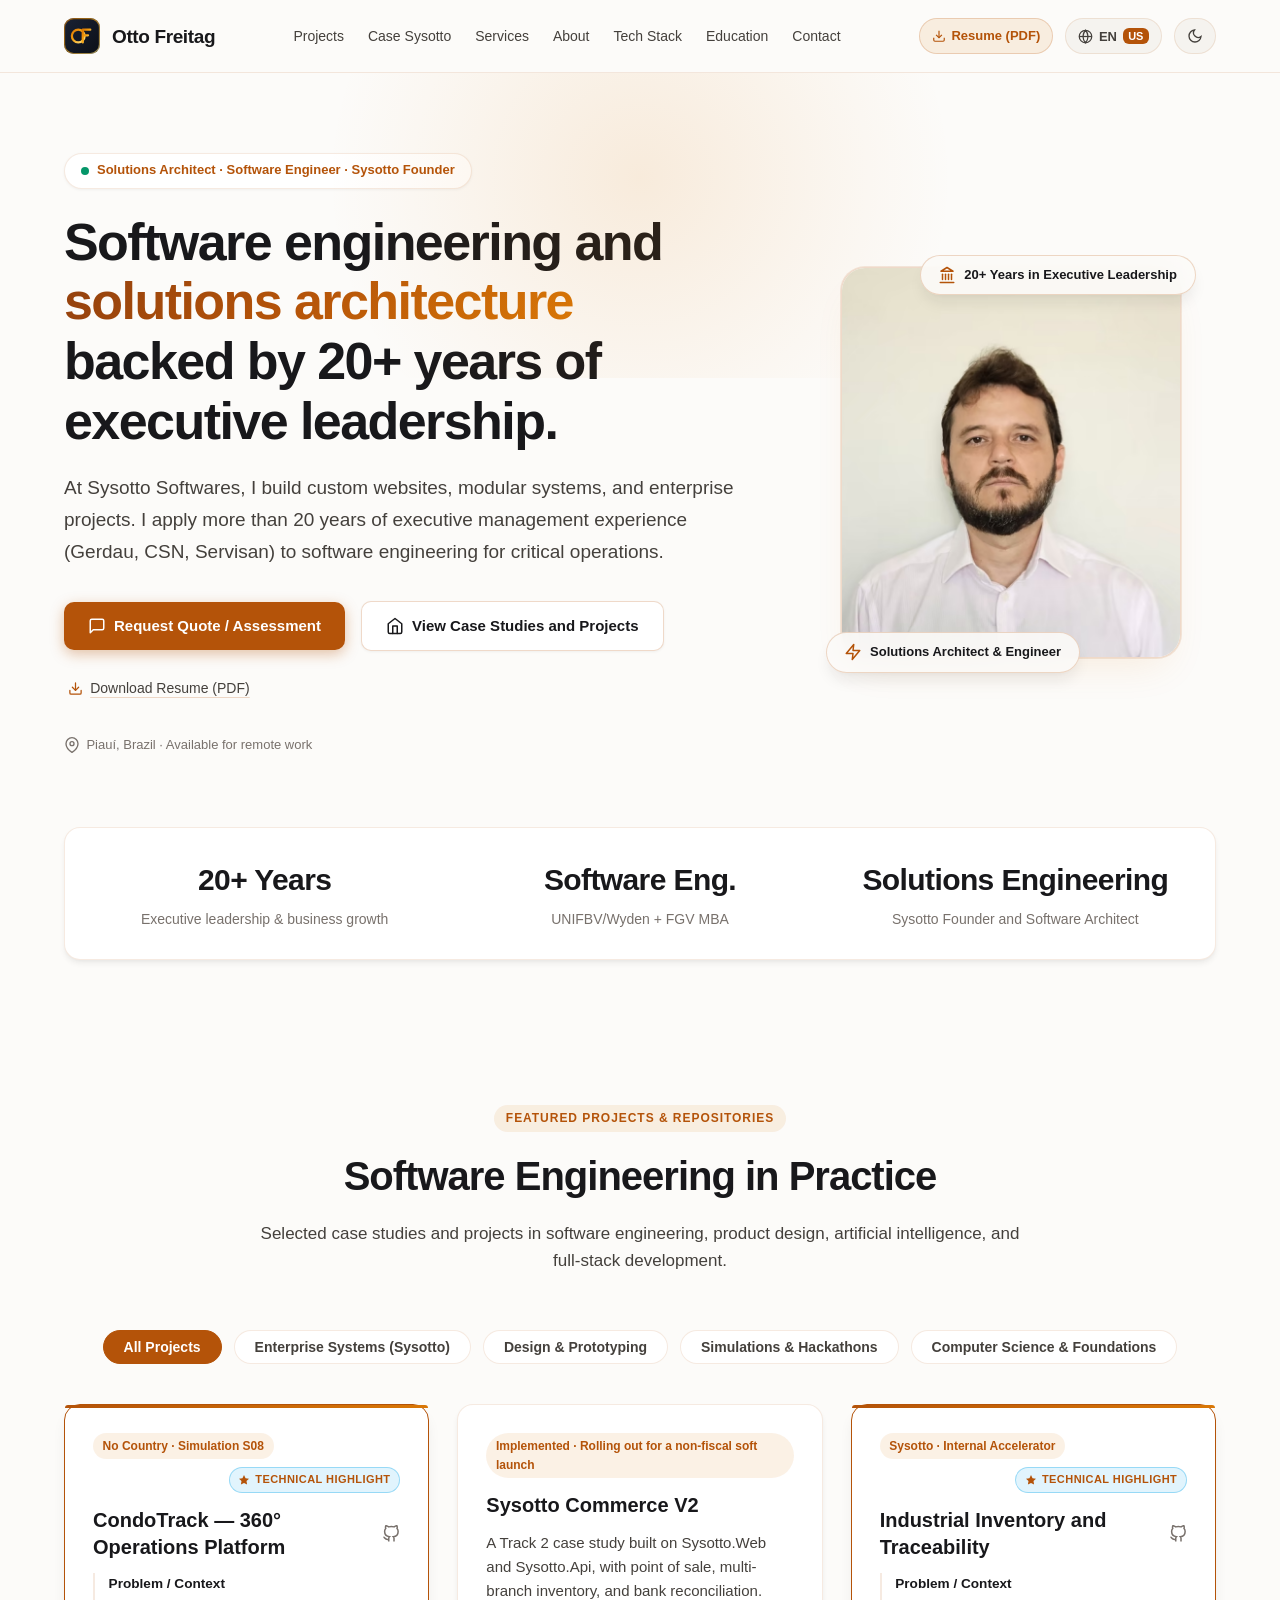
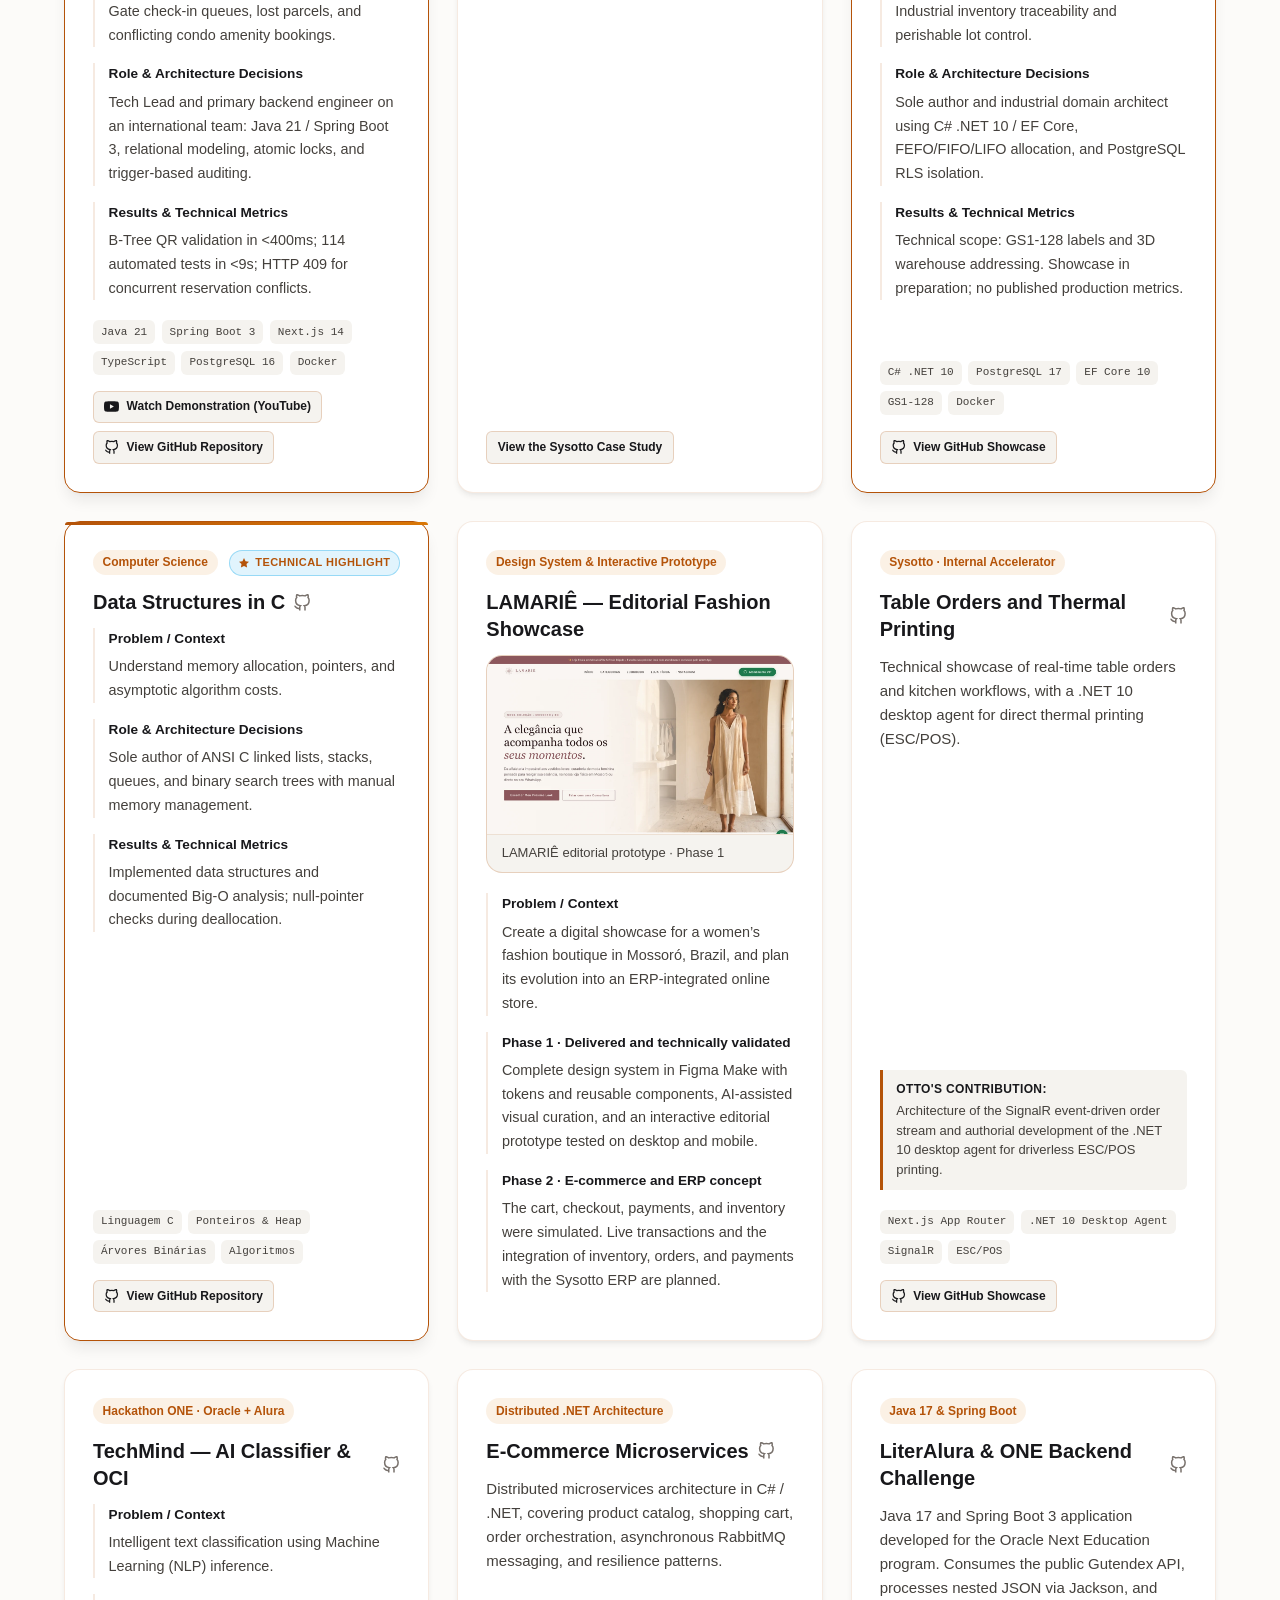
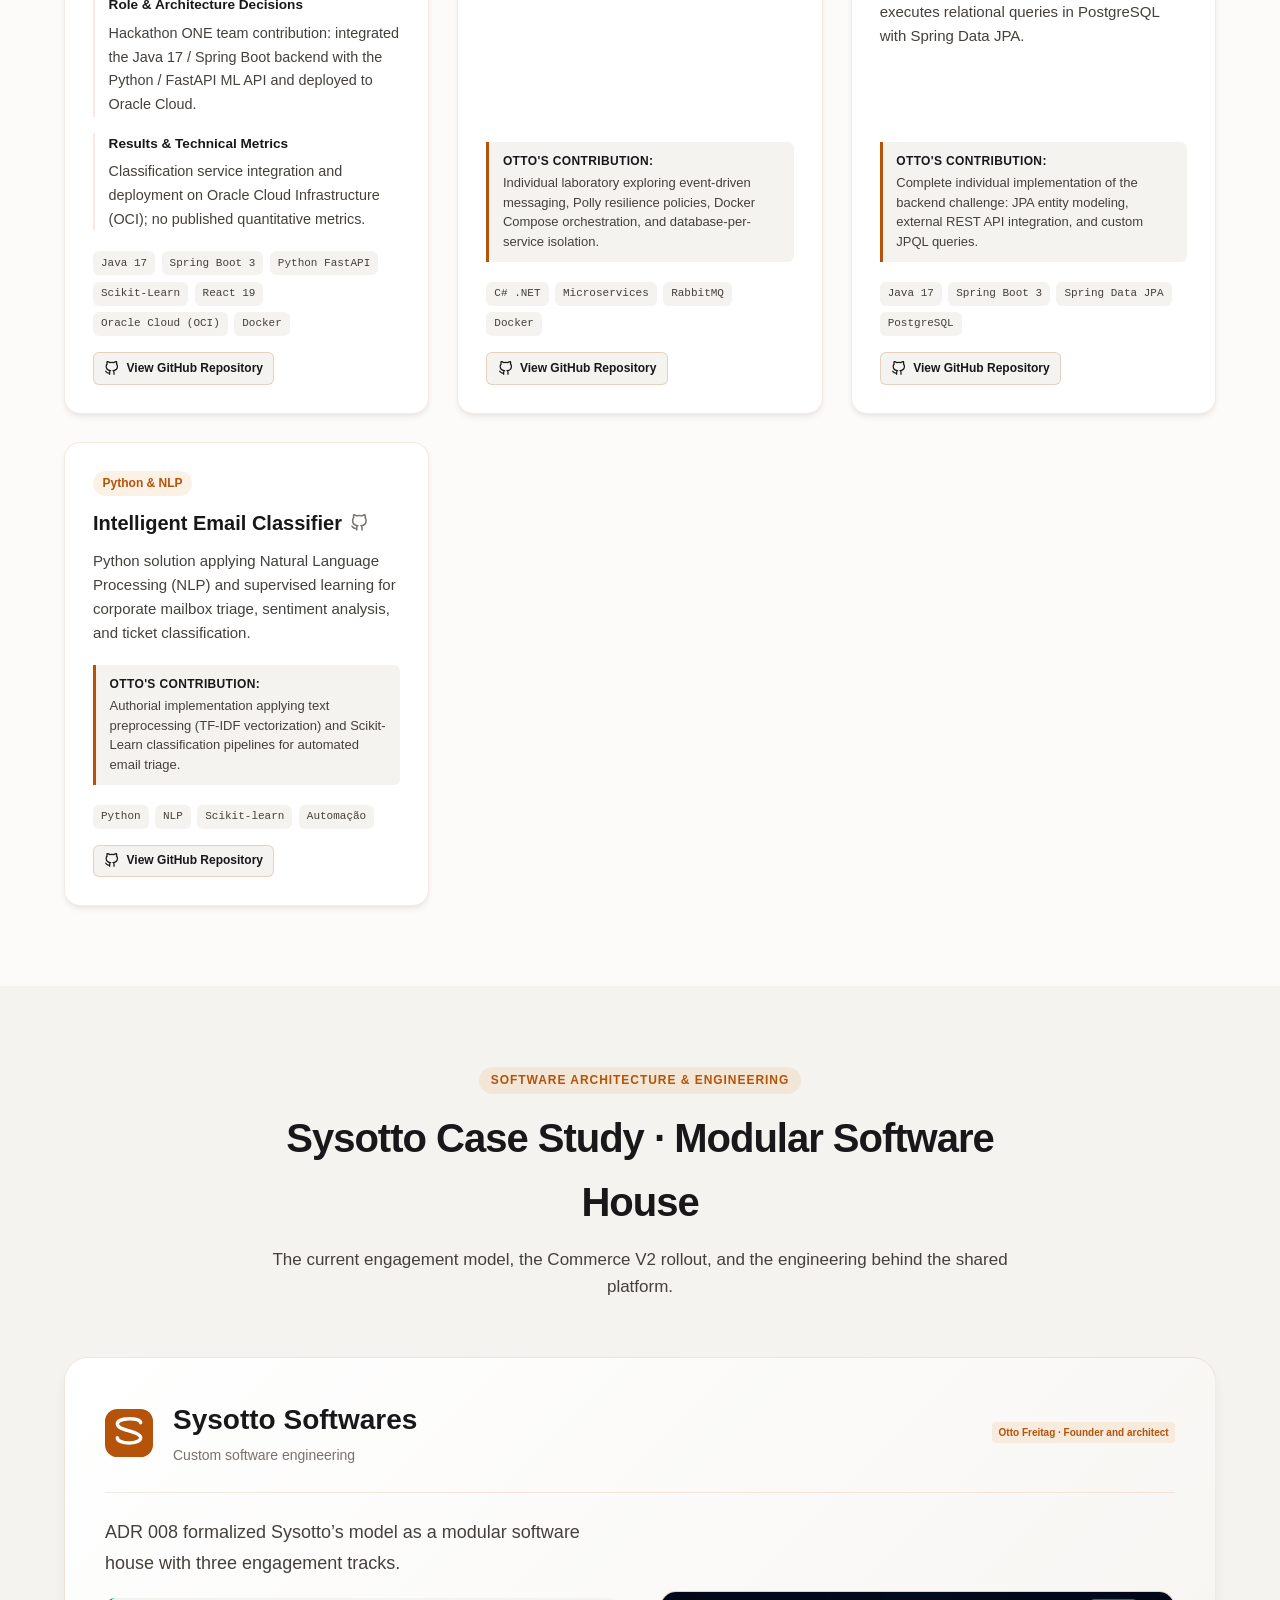
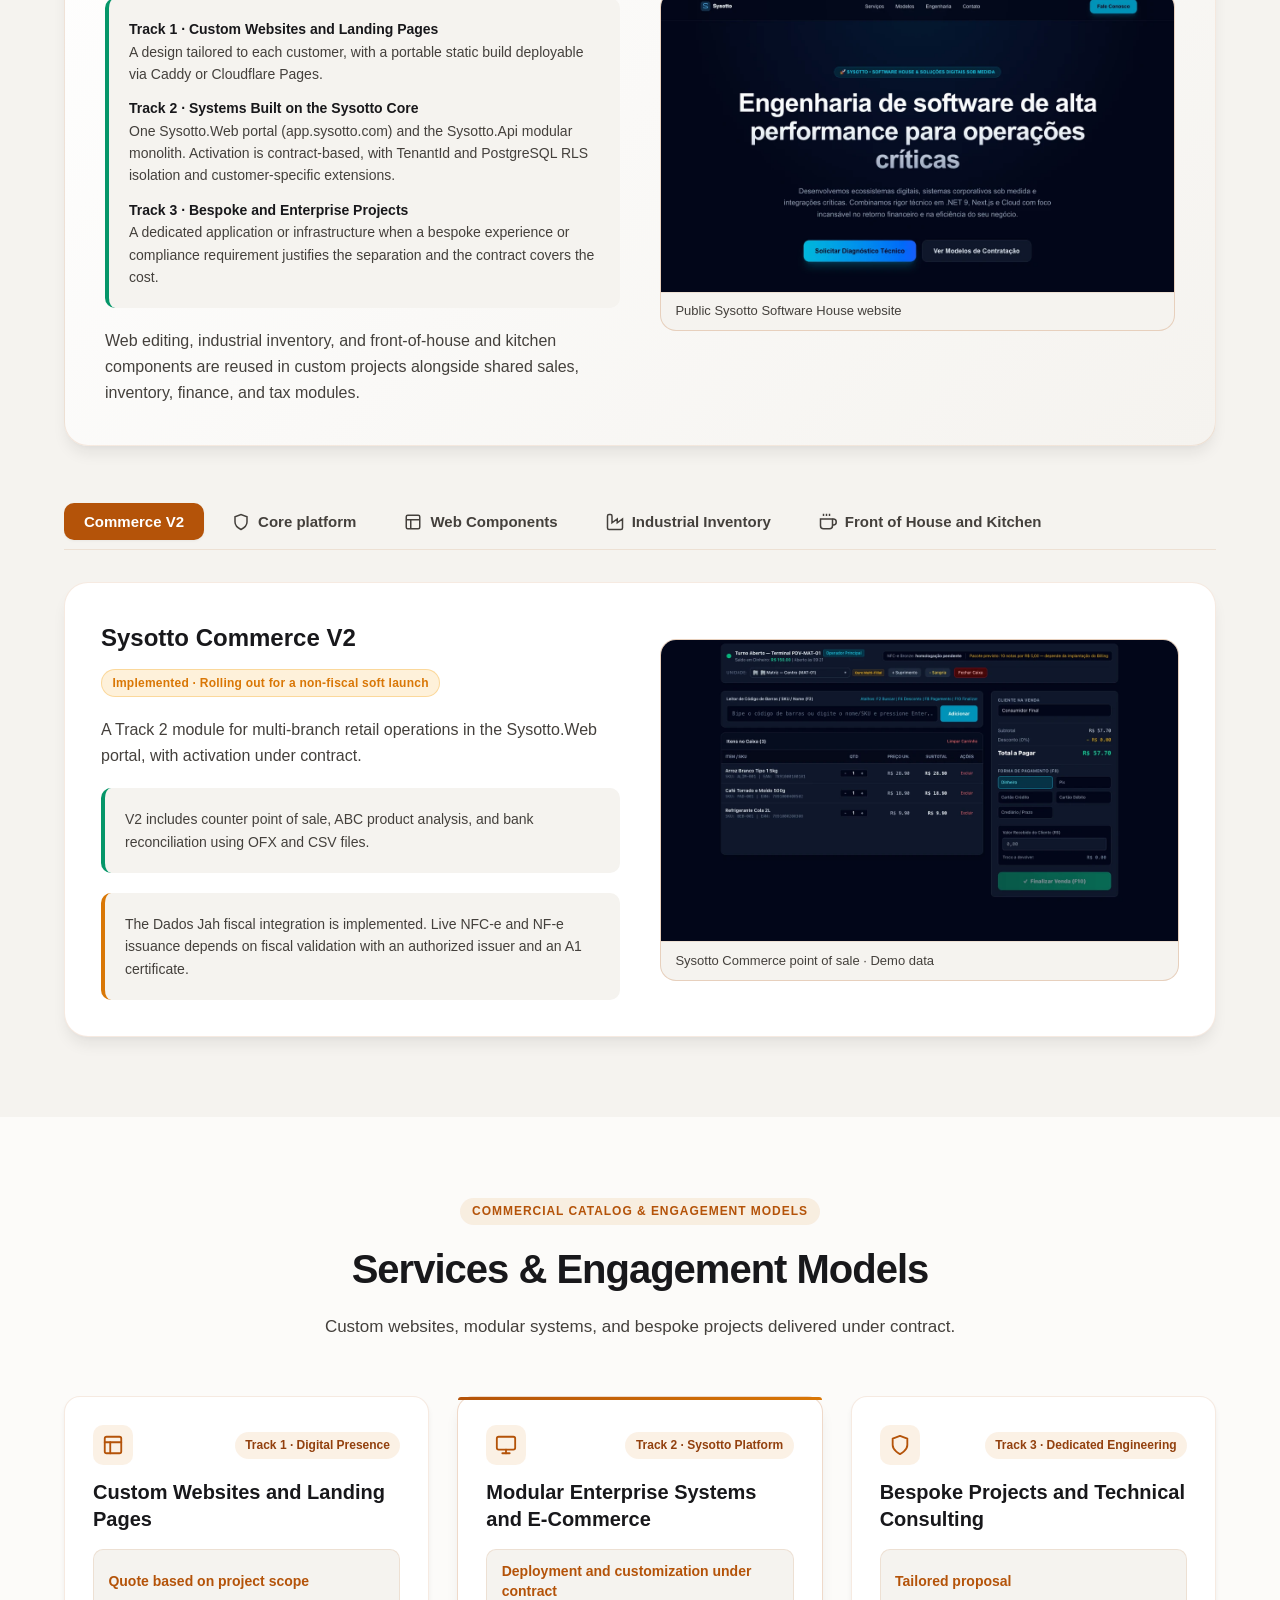
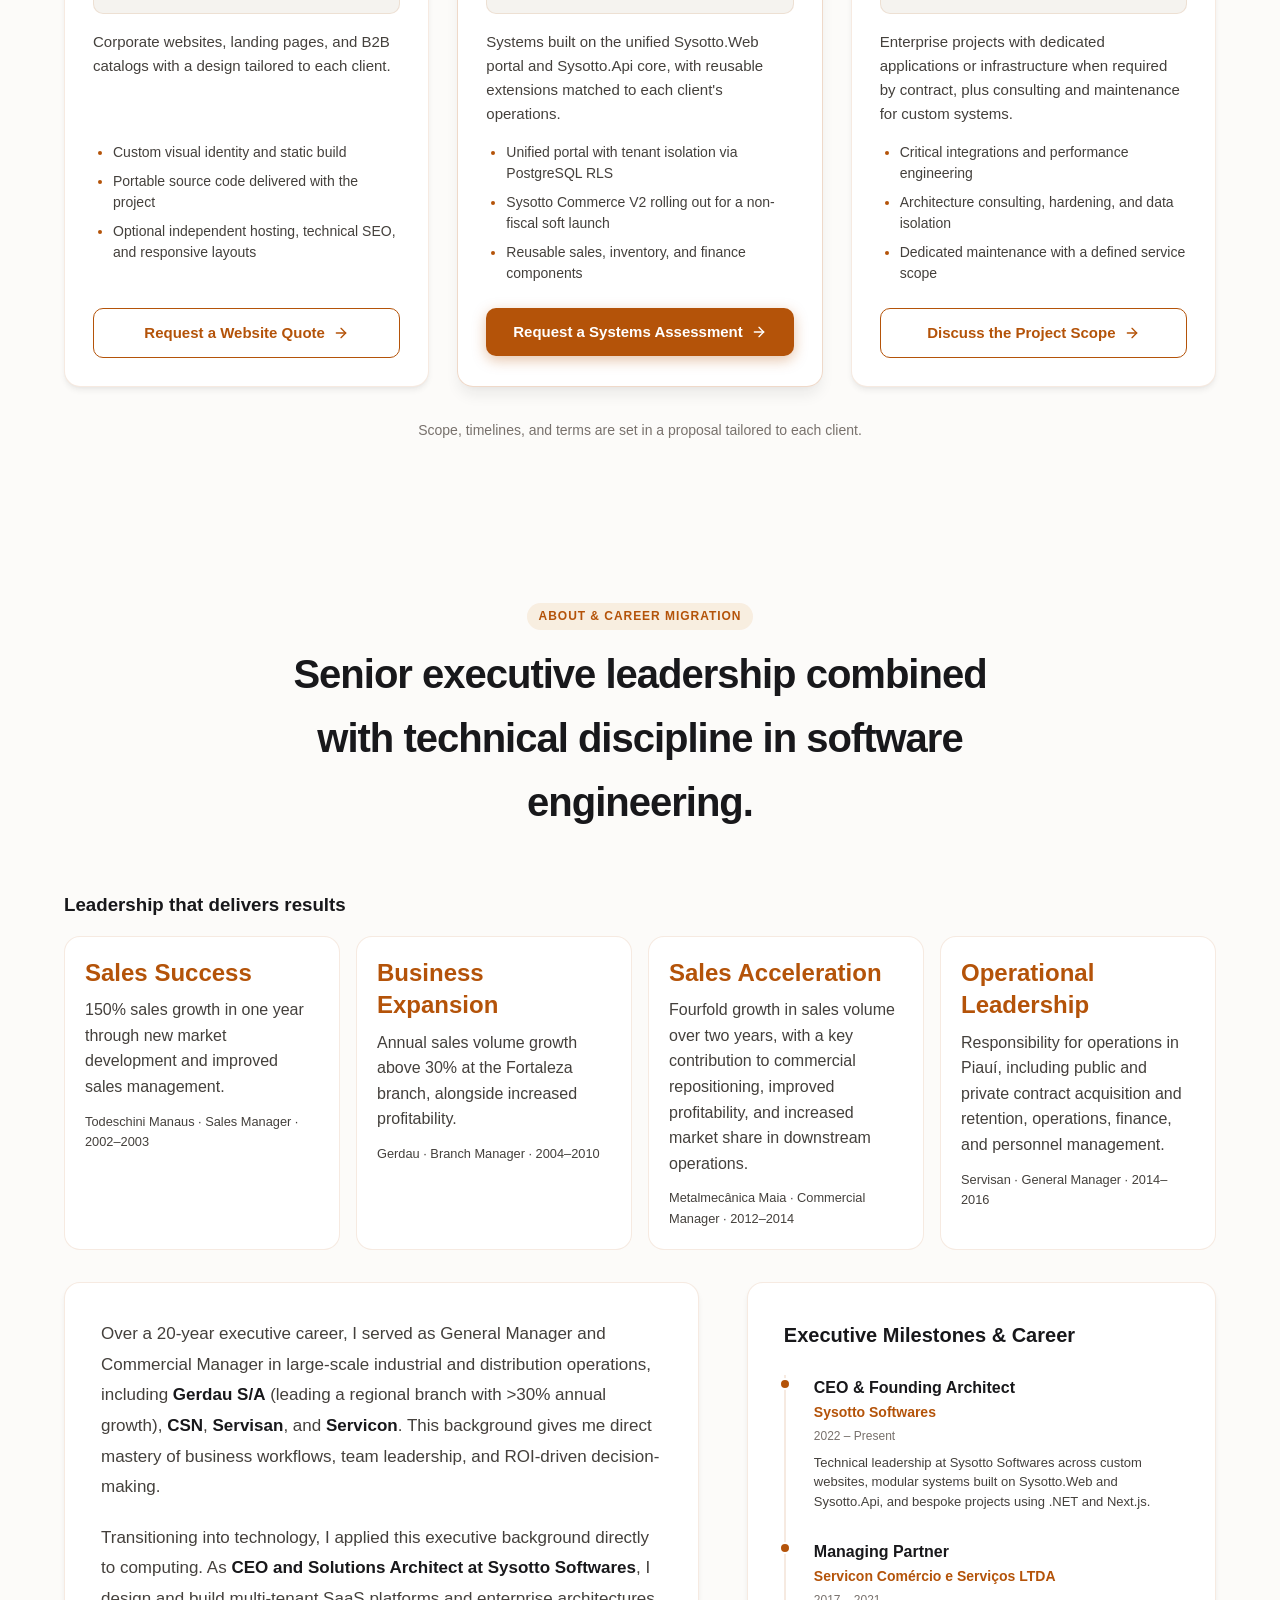
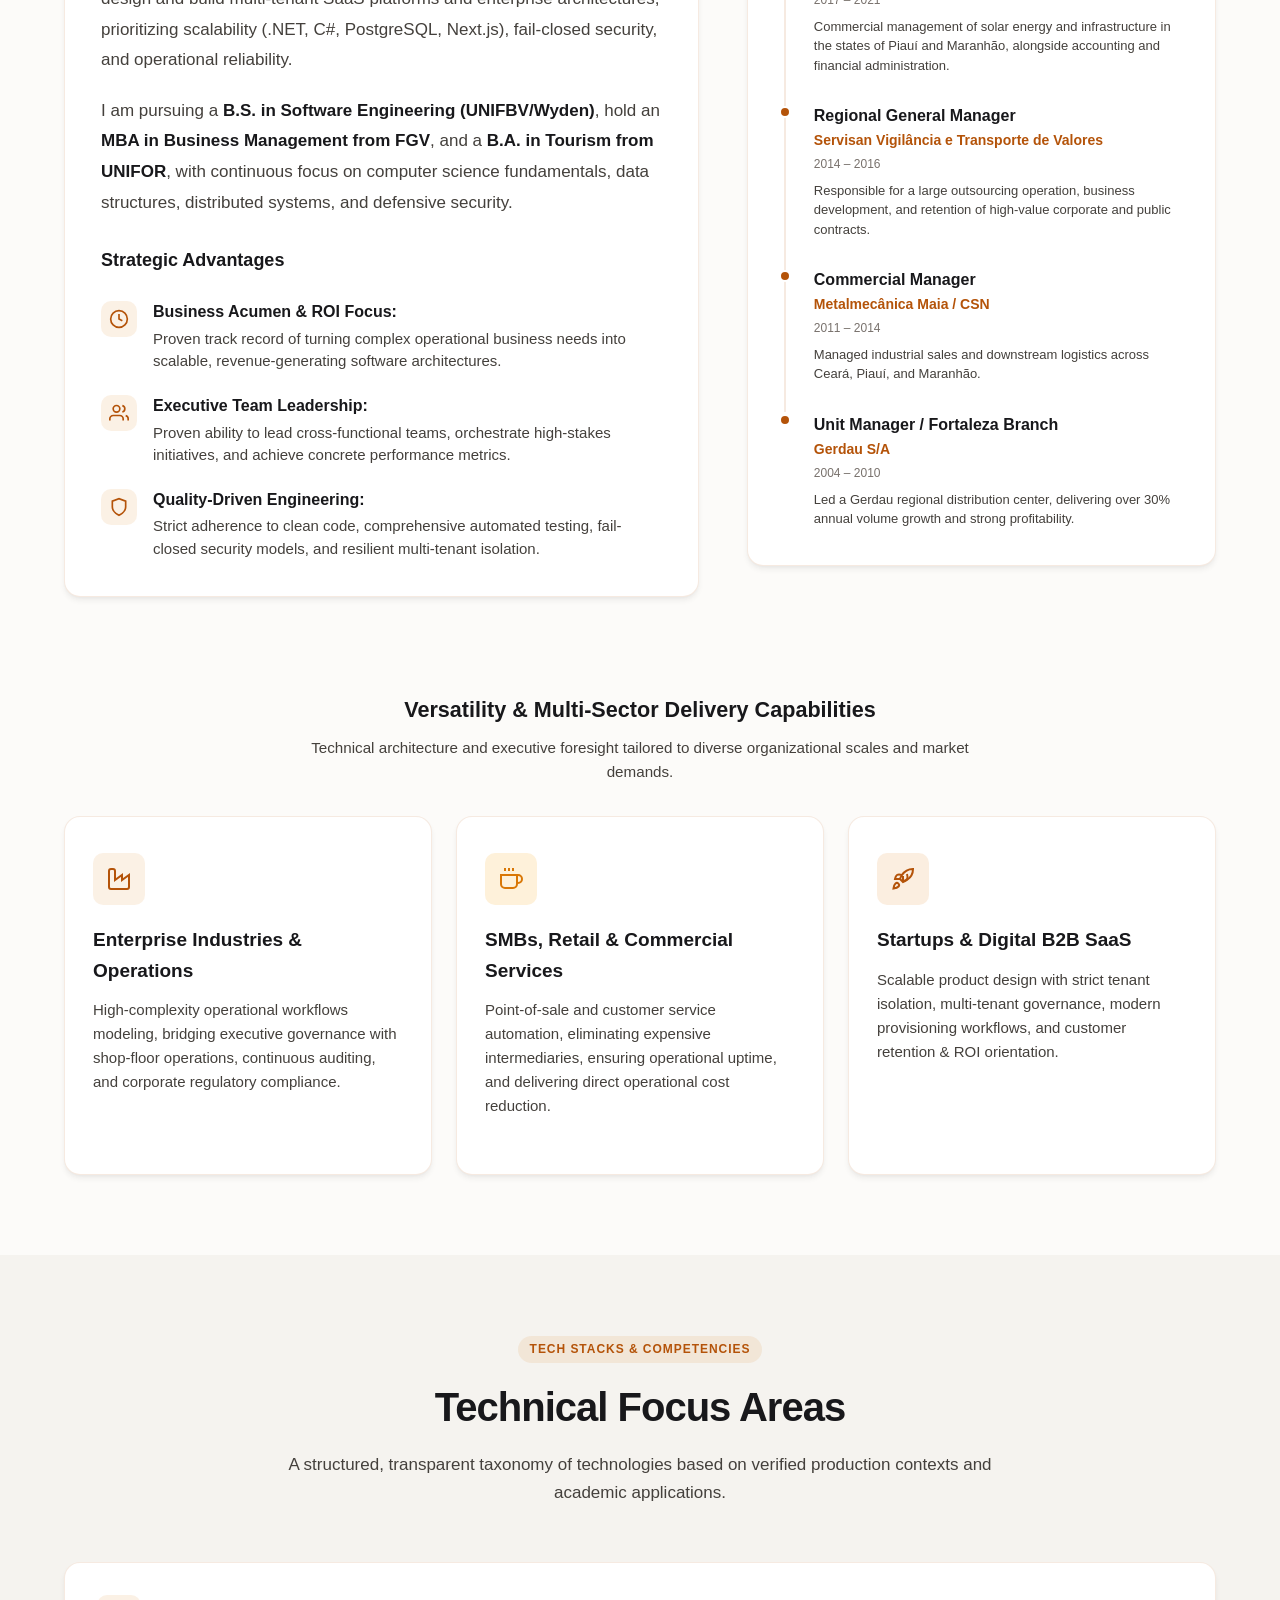
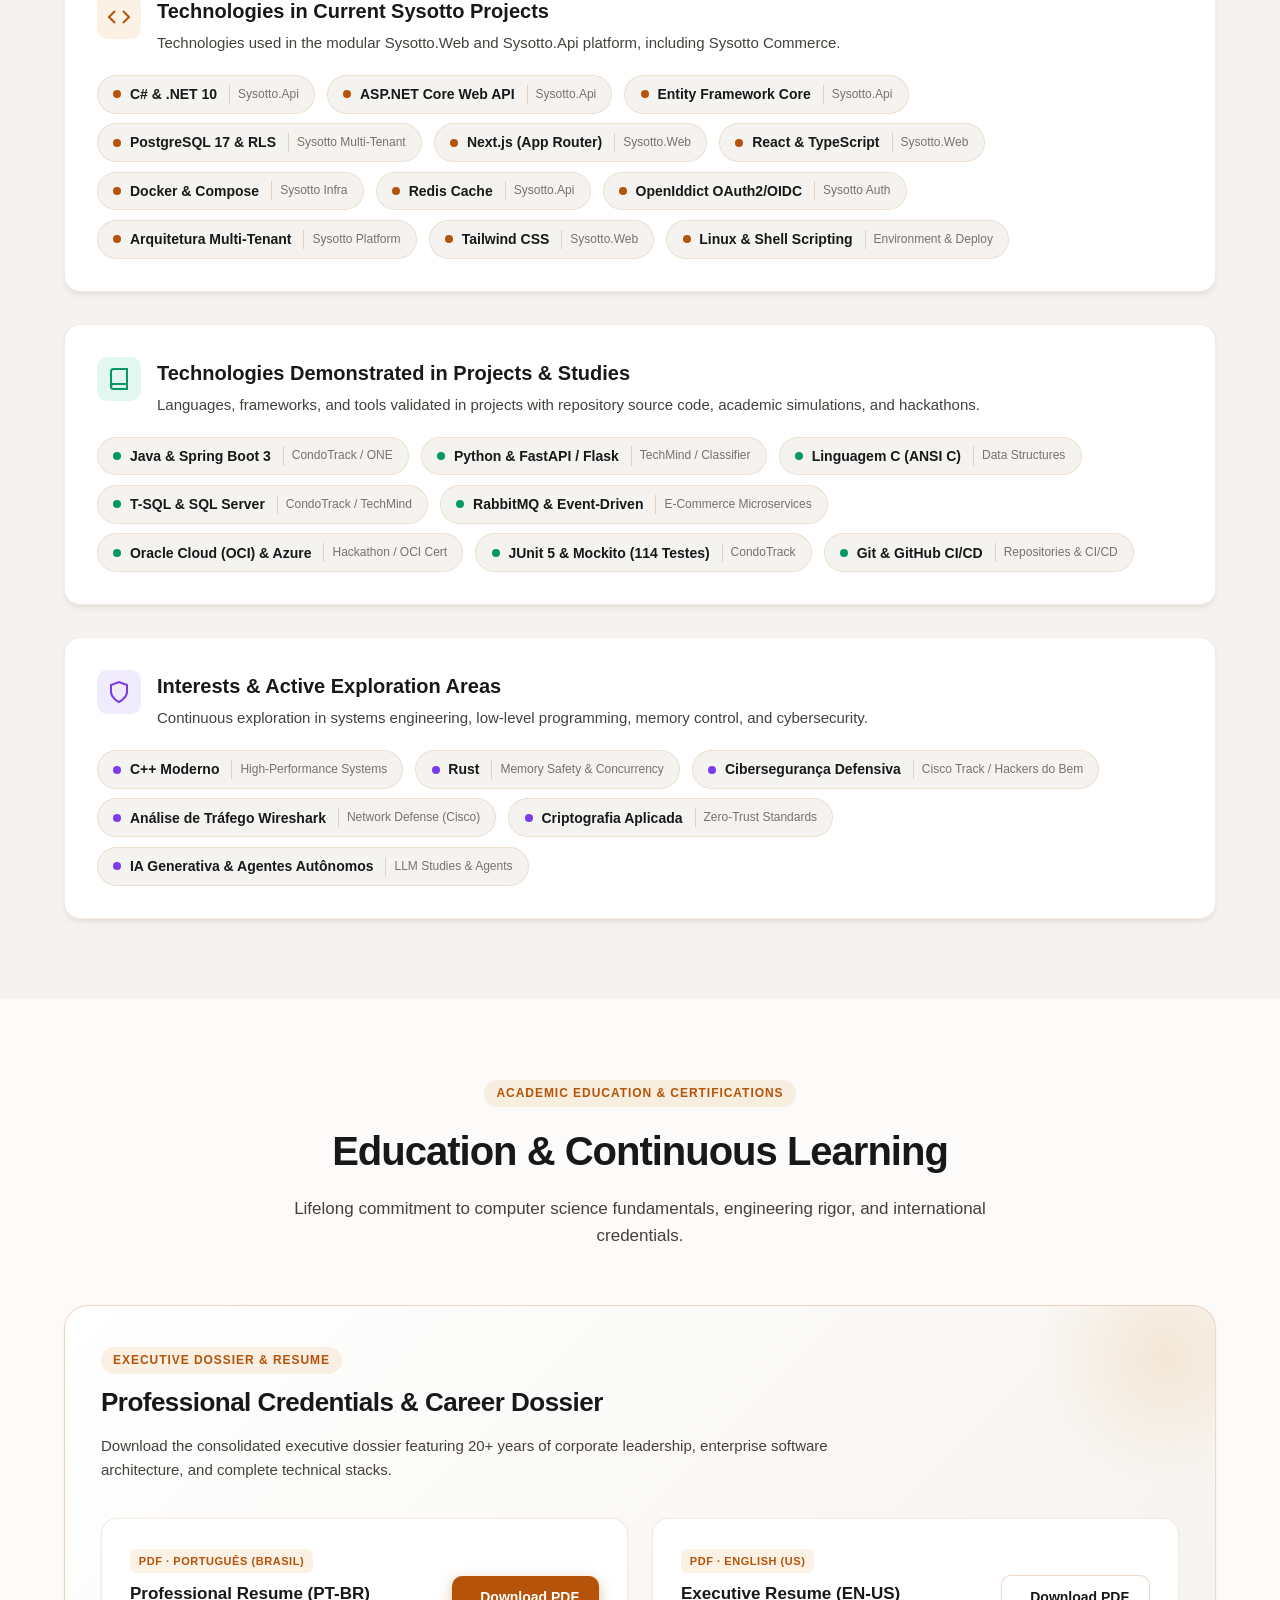
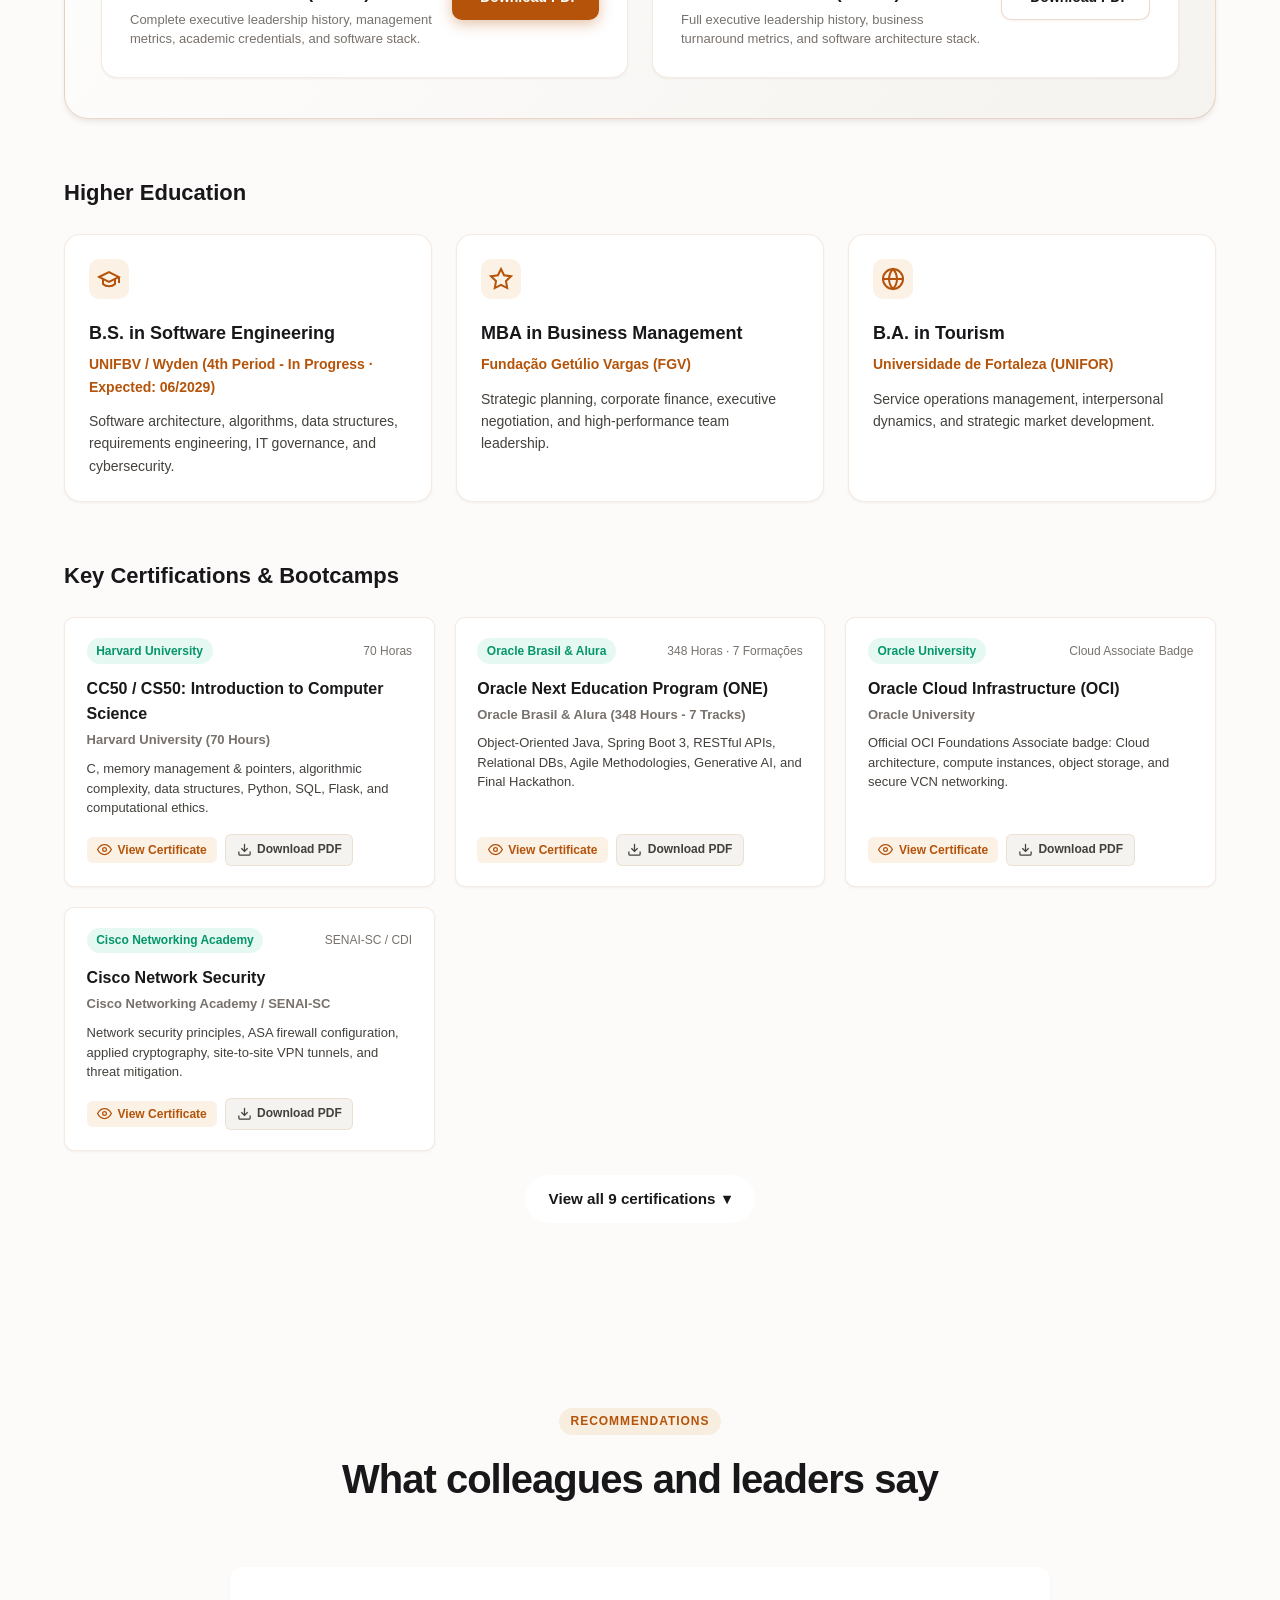
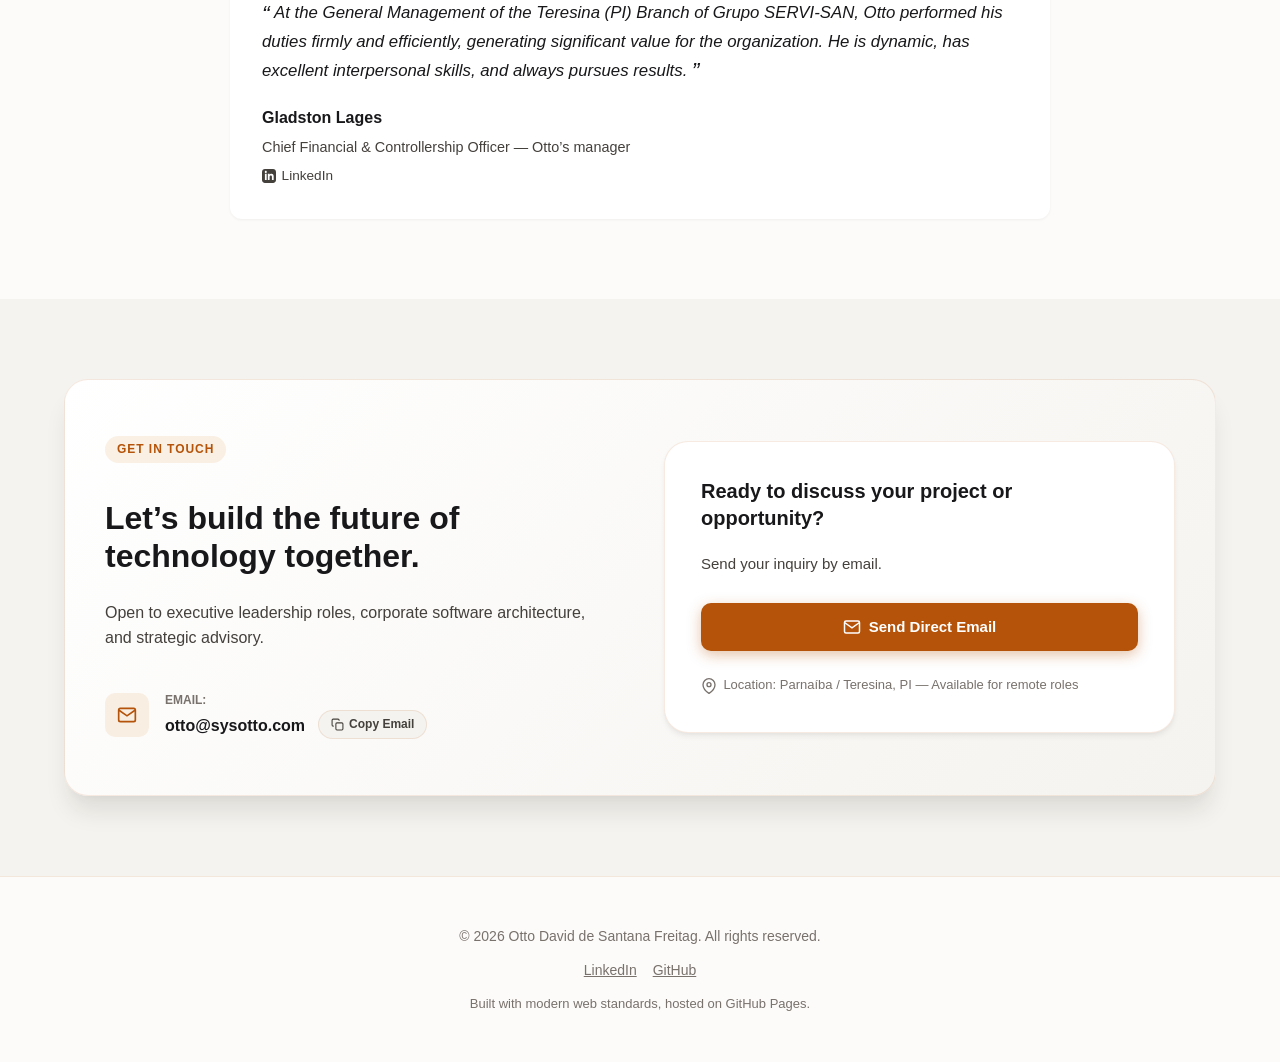
==== commit 02db394e: "feat(portfolio): update cases, SEO, and custom service proposals Keep portfolio contact email-only, " ====
--- a/index.html
+++ b/index.html
@@ -3,8 +3,8 @@
 <head>
   <meta charset="UTF-8">
   <meta name="viewport" content="width=device-width, initial-scale=1.0">
-  <title>Otto David de Santana Freitag | Liderança Executiva & Engenharia de Software</title>
-  <meta name="description" content="Portfólio executivo de Otto David de Santana Freitag: mais de 20 anos de liderança executiva em grandes corporações (Gerdau, CSN, Servisan), Arquiteto de Soluções e fundador da Sysotto Softwares.">
+  <title>Otto Freitag | Engenharia de Software e Sysotto</title>
+  <meta name="description" content="Otto Freitag, fundador da Sysotto Softwares. Sites e landing pages sob medida, sistemas modulares e projetos enterprise com consultoria técnica.">
   <meta name="color-scheme" content="light dark">
   <meta name="theme-color" content="#090d16">
   <link rel="canonical" href="https://ottof77.github.io/ottodev/">
@@ -33,8 +33,8 @@
 
   <!-- Open Graph / Social Media Metadata (Verified Local Assets) -->
   <meta property="og:type" content="website">
-  <meta property="og:title" content="Otto David de Santana Freitag | Liderança Executiva & Engenharia de Software">
-  <meta property="og:description" content="Portfólio executivo de Otto David de Santana Freitag: mais de 20 anos de liderança executiva em grandes corporações (Gerdau, CSN, Servisan), Arquiteto de Soluções e fundador da Sysotto Softwares.">
+  <meta property="og:title" content="Otto Freitag | Engenharia de Software e Sysotto">
+  <meta property="og:description" content="Otto Freitag, fundador da Sysotto Softwares. Sites e landing pages sob medida, sistemas modulares e projetos enterprise com consultoria técnica.">
   <meta property="og:url" content="https://ottof77.github.io/ottodev/">
   <meta property="og:image" content="https://ottof77.github.io/ottodev/assets/images/og-cover.jpg">
   <meta property="og:image:width" content="1200">
@@ -46,8 +46,8 @@
 
   <!-- Twitter Card Metadata -->
   <meta name="twitter:card" content="summary_large_image">
-  <meta name="twitter:title" content="Otto David de Santana Freitag | Liderança Executiva & Engenharia de Software">
-  <meta name="twitter:description" content="Portfólio executivo de Otto David de Santana Freitag: mais de 20 anos de liderança executiva em grandes corporações (Gerdau, CSN, Servisan), Arquiteto de Soluções e fundador da Sysotto Softwares.">
+  <meta name="twitter:title" content="Otto Freitag | Engenharia de Software e Sysotto">
+  <meta name="twitter:description" content="Otto Freitag, fundador da Sysotto Softwares. Sites e landing pages sob medida, sistemas modulares e projetos enterprise com consultoria técnica.">
   <meta name="twitter:image" content="https://ottof77.github.io/ottodev/assets/images/og-cover.jpg">
   <meta name="twitter:image:alt" content="Card executivo de Otto Freitag">
 
@@ -58,28 +58,35 @@
     "@graph": [
       {
         "@type": "Person",
+        "@id": "https://ottof77.github.io/ottodev/#otto-freitag",
         "name": "Otto David de Santana Freitag",
-        "jobTitle": "CEO & Software Engineer",
+        "jobTitle": "Fundador da Sysotto e engenheiro de software",
         "url": "https://ottof77.github.io/ottodev/",
         "image": "https://ottof77.github.io/ottodev/assets/images/otto-freitag.jpg",
+        "email": "otto@sysotto.com",
         "worksFor": {
-          "@type": "Organization",
-          "name": "Sysotto Softwares"
+          "@id": "https://www.sysotto.com/#organization"
         },
+        "knowsAbout": [
+          "Arquitetura de software modular",
+          "Isolamento de dados multi-tenant",
+          "Hardening de APIs",
+          "Consultoria técnica"
+        ],
         "alumniOf": [
           {
             "@type": "EducationalOrganization",
-            "name": "FGV (MBA em Gestão Empresarial)"
+            "name": "Fundação Getulio Vargas (FGV)"
           },
           {
             "@type": "EducationalOrganization",
-            "name": "UNIFBV / Wyden (Engenharia de Software)"
-          },
-          {
-            "@type": "EducationalOrganization",
-            "name": "UNIFOR (Turismo)"
+            "name": "Universidade de Fortaleza (UNIFOR)"
           }
         ],
+        "affiliation": {
+          "@type": "EducationalOrganization",
+          "name": "UNIFBV / Wyden"
+        },
         "sameAs": [
           "https://www.linkedin.com/in/otto-freitag-60912031",
           "https://github.com/OttoF77"
@@ -87,12 +94,93 @@
       },
       {
         "@type": "WebSite",
-        "name": "Otto Freitag — Portfólio Profissional",
+        "@id": "https://ottof77.github.io/ottodev/#website",
+        "name": "Otto Freitag",
         "url": "https://ottof77.github.io/ottodev/",
         "inLanguage": [
           "pt-BR",
           "en-US"
-        ]
+        ],
+        "creator": {
+          "@id": "https://ottof77.github.io/ottodev/#otto-freitag"
+        }
+      },
+      {
+        "@type": "WebPage",
+        "@id": "https://ottof77.github.io/ottodev/#webpage",
+        "name": "Otto Freitag | Engenharia de Software e Sysotto",
+        "description": "Otto Freitag, fundador da Sysotto Softwares. Sites e landing pages sob medida, sistemas modulares e projetos enterprise com consultoria técnica.",
+        "url": "https://ottof77.github.io/ottodev/",
+        "inLanguage": "pt-BR",
+        "isPartOf": {
+          "@id": "https://ottof77.github.io/ottodev/#website"
+        },
+        "mainEntity": {
+          "@id": "https://ottof77.github.io/ottodev/#otto-freitag"
+        },
+        "about": {
+          "@id": "https://www.sysotto.com/#organization"
+        }
+      },
+      {
+        "@type": "Organization",
+        "@id": "https://www.sysotto.com/#organization",
+        "name": "Sysotto Softwares",
+        "url": "https://www.sysotto.com/",
+        "description": "Software house modular com três trilhas de contratação para desenvolvimento sob medida.",
+        "makesOffer": [
+          {
+            "@id": "https://ottof77.github.io/ottodev/#offer-websites"
+          },
+          {
+            "@id": "https://ottof77.github.io/ottodev/#offer-modular-systems"
+          },
+          {
+            "@id": "https://ottof77.github.io/ottodev/#offer-enterprise"
+          }
+        ],
+        "hasOfferCatalog": {
+          "@type": "OfferCatalog",
+          "name": "Trilhas da Sysotto Software House",
+          "itemListElement": [
+            {
+              "@type": "Offer",
+              "@id": "https://ottof77.github.io/ottodev/#offer-websites",
+              "itemOffered": {
+                "@type": "Service",
+                "name": "Sites e landing pages sob medida",
+                "description": "Projetos com identidade visual própria, build estático portável e hospedagem opcional.",
+                "provider": {
+                  "@id": "https://www.sysotto.com/#organization"
+                }
+              }
+            },
+            {
+              "@type": "Offer",
+              "@id": "https://ottof77.github.io/ottodev/#offer-modular-systems",
+              "itemOffered": {
+                "@type": "Service",
+                "name": "Sistemas corporativos modulares",
+                "description": "Implantação por contrato sobre Sysotto.Web e Sysotto.Api, com isolamento por tenant e extensões para operações como o Sysotto Commerce.",
+                "provider": {
+                  "@id": "https://www.sysotto.com/#organization"
+                }
+              }
+            },
+            {
+              "@type": "Offer",
+              "@id": "https://ottof77.github.io/ottodev/#offer-enterprise",
+              "itemOffered": {
+                "@type": "Service",
+                "name": "Projetos enterprise e consultoria técnica",
+                "description": "Engenharia sob medida, arquitetura, hardening de APIs e manutenção dedicada, com aplicação ou infraestrutura isolada quando o contrato exigir.",
+                "provider": {
+                  "@id": "https://www.sysotto.com/#organization"
+                }
+              }
+            }
+          ]
+        }
       }
     ]
   }
@@ -178,9 +266,7 @@
             <span data-i18n="hero.title_end">aliadas a mais de 20 anos de liderança executiva.</span>
           </h1>
 
-          <p class="hero-subtitle" data-i18n="hero.subtitle">
-            Desenvolvo sistemas sob medida, plataformas SaaS e arquiteturas escaláveis para empresas que precisam de software confiável em produção. Uno mais de 20 anos de gestão executiva (Gerdau, CSN, Servisan) e a engenharia da Sysotto Softwares para transformar demandas operacionais em resultados mensuráveis.
-          </p>
+          <p class="hero-subtitle" data-i18n="hero.subtitle">Na Sysotto Softwares, desenvolvo sites autorais, sistemas modulares e projetos corporativos sob medida. Aplico mais de 20 anos de gestão executiva (Gerdau, CSN, Servisan) à engenharia de software para operações críticas.</p>
 
           <div class="hero-actions hero-cta-group">
             <a href="#contact" class="btn btn-primary hero-cta-primary" data-cta-source="hero-primary" data-utm-source="ottodev" data-utm-content="hero_cta">
@@ -189,7 +275,7 @@
             </a>
             <a href="#projects" class="btn btn-secondary hero-cta-secondary" data-cta-source="hero-projects" data-utm-source="ottodev" data-utm-content="hero_projects">
               <svg aria-hidden="true" width="18" height="18" viewBox="0 0 24 24" fill="none" stroke="currentColor" stroke-width="2" stroke-linecap="round" stroke-linejoin="round"><path d="M3 9l9-7 9 7v11a2 2 0 0 1-2 2H5a2 2 0 0 1-2-2z"></path><polyline points="9 22 9 12 15 12 15 22"></polyline></svg>
-              <span data-i18n="hero.cta_projects">Ver Projetos em Produção</span>
+              <span data-i18n="hero.cta_projects">Ver cases e projetos</span>
             </a>
             <div class="hero-cv-action">
               <a href="assets/docs/cv-otto-freitag-pt-br.pdf" download="CV-Otto-David-Freitag-PT-BR.pdf" data-dynamic-cv data-cta-source="hero-cv" data-utm-source="ottodev" data-utm-content="hero_cv" class="hero-cv-link">
@@ -241,7 +327,7 @@
         </div>
         <div class="stat-item">
           <div class="stat-value" data-i18n="hero.stat_sysotto">Engenharia de Soluções</div>
-          <div class="stat-label" data-i18n="hero.stat_sysotto_desc">Fundador da Sysotto & Arquiteto SaaS</div>
+          <div class="stat-label" data-i18n="hero.stat_sysotto_desc">Fundador da Sysotto e arquiteto de software</div>
         </div>
       </div>
 
@@ -255,7 +341,7 @@
         <span class="section-pill" data-i18n="projects.title">Projetos em Destaque & Repositórios</span>
         <h2 class="section-title" data-i18n="projects.section_heading">Engenharia de Software em Prática</h2>
         <p class="section-subtitle" data-i18n="projects.subtitle">
-          Seleção de projetos do GitHub (OttoF77) demonstrando fundamentos de computação, microsserviços, inteligência artificial e desenvolvimento full-stack.
+          Seleção de cases e projetos de engenharia de software, design de produto, inteligência artificial e desenvolvimento full-stack.
         </p>
       </div>
 
@@ -263,6 +349,7 @@
       <div class="projects-filter-bar" role="group" aria-label="Filtrar projetos por categoria" data-i18n-aria-label="projects.filter_label">
         <button class="filter-btn active" data-filter="all" aria-pressed="true" data-i18n="projects.tab_all">Todos os Projetos</button>
         <button class="filter-btn" data-filter="sysotto" aria-pressed="false" data-i18n="projects.tab_sysotto">Sistemas Corporativos (Sysotto)</button>
+        <button class="filter-btn" data-filter="design" aria-pressed="false" data-i18n="projects.tab_design">Design &amp; Prototipagem</button>
         <button class="filter-btn" data-filter="hackathon" aria-pressed="false" data-i18n="projects.tab_hackathons">Simulações & Hackathons</button>
         <button class="filter-btn" data-filter="academic" aria-pressed="false" data-i18n="projects.tab_academic">Ciência da Computação & Fundamentos</button>
       </div>
@@ -319,10 +406,21 @@
           </div>
         </div>
 
-        <!-- CARD 2 (Featured #2): Sysotto ERP / Industry Suite -->
+        <article class="project-card" id="commerce-case" data-category="sysotto">
+          <div class="project-card-header">
+            <span class="project-cat-badge" data-i18n="sysotto.commerce_status">Implementado · Soft-launch não fiscal em implantação</span>
+          </div>
+          <h3 class="project-title" data-i18n="sysotto.commerce_title">Sysotto Commerce V2</h3>
+          <p class="project-desc" data-i18n="proj.commerce_desc">Case da Trilha 2 sobre Sysotto.Web e Sysotto.Api, com PDV, estoque multi-filial e conciliação bancária.</p>
+          <div class="project-action-row">
+            <a href="#sysotto" class="project-btn-link" data-i18n="proj.commerce_case_link">Ver case Sysotto</a>
+          </div>
+        </article>
+
+        <!-- CARD 2 (Featured #2): Industrial inventory showcase -->
         <div class="project-card featured-case" data-category="sysotto">
           <div class="project-card-header">
-            <span class="project-cat-badge" data-i18n="proj.sysotto_ind_badge">Sysotto · Em Preparação (Showcase)</span>
+            <span class="project-cat-badge" data-i18n="proj.sysotto_ind_badge">Sysotto · Acelerador interno</span>
             <span class="project-featured-flag">
               <svg aria-hidden="true" width="12" height="12" viewBox="0 0 24 24" fill="currentColor"><polygon points="12 2 15.09 8.26 22 9.27 17 14.14 18.18 21.02 12 17.77 5.82 21.02 7 14.14 2 9.27 8.91 8.26 12 2"></polygon></svg>
               <span data-i18n="projects.featured_flag">Destaque Técnico</span>
@@ -330,7 +428,7 @@
           </div>
           <h3 class="project-title">
             <a href="https://github.com/OttoF77/Sysotto.Inventory.Showcase" target="_blank" rel="noopener" class="project-repo-link" data-i18n-aria-label="projects.showcase_aria">
-              <span data-i18n="proj.sysotto_ind_title">Sysotto ERP / Industry Suite</span>
+              <span data-i18n="proj.sysotto_ind_title">Estoque e rastreabilidade industrial</span>
               <svg class="project-gh-icon" width="18" height="18" viewBox="0 0 24 24" fill="none" stroke="currentColor" stroke-width="2"><path d="M9 19c-5 1.5-5-2.5-7-3m14 6v-3.87a3.37 3.37 0 0 0-.94-2.61c3.14-.35 6.44-1.54 6.44-7A5.44 5.44 0 0 0 20 4.77 5.07 5.07 0 0 0 19.91 1S18.73.65 16 2.48a13.38 13.38 0 0 0-7 0C6.27.65 5.09 1 5.09 1A5.07 5.07 0 0 0 5 4.77a5.44 5.44 0 0 0-1.5 3.78c0 5.42 3.3 6.61 6.44 7A3.37 3.37 0 0 0 9 18.13V22"></path></svg>
             </a>
           </h3>
@@ -406,20 +504,46 @@
           </div>
         </div>
 
-        <!-- CARD 4: Sysotto FoodService & Desktop Printing Agent -->
+        <article class="project-card" id="lamarie" data-category="design" aria-labelledby="lamarie-title">
+          <div class="project-card-header">
+            <span class="project-cat-badge" data-i18n="proj.lamarie_badge">Design System &amp; Protótipo Interativo</span>
+          </div>
+          <h3 class="project-title" id="lamarie-title" data-i18n="proj.lamarie_title">LAMARIÊ — Vitrine editorial de moda</h3>
+          <figure class="case-preview project-preview">
+            <picture>
+              <source srcset="assets/images/previews/lamarie-hero.webp" type="image/webp">
+              <img src="assets/images/previews/lamarie-hero.jpg" width="1200" height="700" loading="lazy" decoding="async" alt="Página inicial do protótipo da LAMARIÊ, com chamada editorial e uma modelo vestindo uma peça da coleção" data-i18n-alt="previews.lamarie_alt">
+            </picture>
+            <figcaption data-i18n="previews.lamarie_caption">Protótipo editorial da LAMARIÊ · Fase 1</figcaption>
+          </figure>
+          <dl class="case-summary">
+            <div class="case-summary-item">
+              <dt data-i18n="projects.case_0">Problema / Contexto</dt>
+              <dd data-i18n="proj.lamarie_context">Criar uma vitrine digital para uma boutique de moda feminina de Mossoró (RN) e planejar sua evolução para uma loja integrada ao ERP.</dd>
+            </div>
+            <div class="case-summary-item">
+              <dt data-i18n="proj.lamarie_delivered_label">Fase 1 · Entregue e validada tecnicamente</dt>
+              <dd data-i18n="proj.lamarie_delivered">Design System completo no Figma Make, com tokens e componentes reutilizáveis, curadoria visual assistida por IA e protótipo editorial interativo validado em desktop e celular.</dd>
+            </div>
+            <div class="case-summary-item">
+              <dt data-i18n="proj.lamarie_concept_label">Fase 2 · Conceito de e-commerce e ERP</dt>
+              <dd data-i18n="proj.lamarie_concept">Carrinho, checkout, pagamentos e estoque foram simulados. A operação transacional e a integração de estoque, pedidos e pagamentos com o ERP Sysotto estão planejadas.</dd>
+            </div>
+          </dl>
+        </article>
+
+        <!-- CARD 4: Table orders and thermal printing showcase -->
         <div class="project-card" data-category="sysotto">
           <div class="project-card-header">
-            <span class="project-cat-badge" data-i18n="proj.sysotto_food_badge">Sysotto · Em Preparação</span>
+            <span class="project-cat-badge" data-i18n="proj.sysotto_food_badge">Sysotto · Acelerador interno</span>
           </div>
           <h3 class="project-title">
             <a href="https://github.com/OttoF77/Sysotto.Routing.Showcase" target="_blank" rel="noopener" class="project-repo-link" data-i18n-aria-label="projects.showcase_aria">
-              <span data-i18n="proj.sysotto_food_title">Sysotto FoodService & Agente de Impressão</span>
+              <span data-i18n="proj.sysotto_food_title">Comandas e impressão térmica</span>
               <svg class="project-gh-icon" width="18" height="18" viewBox="0 0 24 24" fill="none" stroke="currentColor" stroke-width="2"><path d="M9 19c-5 1.5-5-2.5-7-3m14 6v-3.87a3.37 3.37 0 0 0-.94-2.61c3.14-.35 6.44-1.54 6.44-7A5.44 5.44 0 0 0 20 4.77 5.07 5.07 0 0 0 19.91 1S18.73.65 16 2.48a13.38 13.38 0 0 0-7 0C6.27.65 5.09 1 5.09 1A5.07 5.07 0 0 0 5 4.77a5.44 5.44 0 0 0-1.5 3.78c0 5.42 3.3 6.61 6.44 7A3.37 3.37 0 0 0 9 18.13V22"></path></svg>
             </a>
           </h3>
-          <p class="project-desc" data-i18n="proj.sysotto_food_desc">
-            Sistema operacional para restaurantes e bares com Kitchen Display System em tempo real, gestão de comandas e mesas, e agente desktop nativo em .NET 10 para impressão térmica direta (ESC/POS).
-          </p>
+          <p class="project-desc" data-i18n="proj.sysotto_food_desc">Demonstração técnica de comandas e cozinha em tempo real, com agente desktop em .NET 10 para impressão térmica direta (ESC/POS).</p>
           <div class="project-role-note">
             <strong data-i18n="projects.role_label">Contribuição de Otto:</strong>
             <span data-i18n="proj.sysotto_food_role">Arquitetura do fluxo de pedidos via SignalR e desenvolvimento autoral do agente desktop em .NET 10 para comunicação térmica direta ESC/POS.</span>
@@ -580,167 +704,153 @@
     </div>
   </section>
 
-  <!-- Sysotto Softwares & Real-World Systems Showcase -->
+  <!-- Sysotto case -->
   <section class="section-padding section-bg-alt" id="sysotto">
     <div class="container">
       
       <div class="section-header">
-        <span class="section-pill" data-i18n="sysotto.pill">Sistemas Corporativos & Arquitetura SaaS</span>
-        <h2 class="section-title" data-i18n="sysotto.title">Arquitetura de Sistemas & Casos Técnicos (Sysotto)</h2>
-        <p class="section-subtitle" data-i18n="sysotto.subtitle">
-          Projetos de software concebidos e implementados com foco em processos críticos, integridade de dados e escalabilidade empresarial.
-        </p>
+        <span class="section-pill" data-i18n="sysotto.pill">Arquitetura &amp; Engenharia de Software</span>
+        <h2 class="section-title" data-i18n="sysotto.title">Case Sysotto · Software house modular</h2>
+        <p class="section-subtitle" data-i18n="sysotto.subtitle">Modelo comercial vigente, Commerce V2 em implantação e engenharia da plataforma compartilhada.</p>
       </div>
 
       <!-- Sysotto Header Banner -->
       <div class="sysotto-hero-banner">
         <div class="sysotto-header-flex">
           <div class="sysotto-branding-block">
-            <svg width="48" height="48" viewBox="0 0 70 70">
+            <svg aria-hidden="true" width="48" height="48" viewBox="0 0 70 70">
               <rect width="70" height="70" rx="18" fill="var(--brand-primary)"/>
               <path d="M52 20 C52 12, 18 12, 18 22 C18 32, 52 32, 52 42 C52 52, 18 52, 18 42" fill="none" stroke="#ffffff" stroke-width="5" stroke-linecap="round"/>
             </svg>
             <div>
               <h3 class="sysotto-company-name" data-i18n="sysotto.company_name">Sysotto Softwares</h3>
-              <span class="sysotto-company-tagline" data-i18n="sysotto.company_tagline">Ecossistema SaaS & Engenharia Corporativa</span>
+              <span class="sysotto-company-tagline" data-i18n="sysotto.company_tagline">Engenharia de software sob medida</span>
             </div>
           </div>
           <div class="sysotto-role-wrapper">
-            <span class="mock-badge badge-fifo sysotto-role-badge" data-i18n="sysotto.role_badge">Otto Freitag — Fundador & Arquiteto</span>
-          </div>
-        </div>
-        <p class="sysotto-lead-text" data-i18n="sysotto.lead">
-          Fundada e arquitetada por Otto David de Santana Freitag, a Sysotto Softwares desenvolve plataformas corporativas voltadas a operações críticas, controle de estoques e serviços. Abaixo estão os escopos técnicos já modelados, os módulos implementados e as demonstrações de arquitetura.
-        </p>
+            <span class="mock-badge badge-fifo sysotto-role-badge" data-i18n="sysotto.role_badge">Otto Freitag · Fundador e arquiteto</span>
+          </div>
+        </div>
+        <div class="sysotto-overview">
+          <div class="system-info-col">
+            <p class="sysotto-lead-text" data-i18n="sysotto.lead">O ADR 008 formalizou a atuação da Sysotto como software house modular em três trilhas.</p>
+            <dl class="system-status-box">
+              <div class="status-entry">
+                <dt><strong data-i18n="sysotto.track_1_title">Trilha 1 · Sites e landing pages autorais</strong></dt>
+                <dd data-i18n="sysotto.track_1_desc">Design sob medida por cliente, com build estático portável para Caddy ou Cloudflare Pages.</dd>
+              </div>
+              <div class="status-entry">
+                <dt><strong data-i18n="sysotto.track_2_title">Trilha 2 · Sistemas sobre o Core Sysotto</strong></dt>
+                <dd data-i18n="sysotto.track_2_desc">Portal único Sysotto.Web (app.sysotto.com) e monólito modular Sysotto.Api. A ativação é feita por contrato, com isolamento por TenantId e RLS no PostgreSQL e extensões por cliente.</dd>
+              </div>
+              <div class="status-entry">
+                <dt><strong data-i18n="sysotto.track_3_title">Trilha 3 · Projetos exclusivos e enterprise</strong></dt>
+                <dd data-i18n="sysotto.track_3_desc">Aplicação ou infraestrutura dedicada quando uma experiência exclusiva ou exigência de conformidade justificar a separação e o contrato cobrir o custo.</dd>
+              </div>
+            </dl>
+            <p class="system-description" data-i18n="sysotto.accelerators">Componentes de edição web, estoque industrial e operação de salão e cozinha são reutilizados em projetos sob medida, junto aos módulos compartilhados de vendas, estoque, financeiro e fiscal.</p>
+          </div>
+          <figure class="case-preview">
+            <picture>
+              <source srcset="assets/images/previews/sysotto-house.webp" type="image/webp">
+              <img src="assets/images/previews/sysotto-house.jpg" width="1200" height="700" loading="lazy" decoding="async" alt="Página inicial da Sysotto Software House com a apresentação dos serviços de engenharia e os botões de diagnóstico e contratação" data-i18n-alt="previews.sysotto_house_alt">
+            </picture>
+            <figcaption data-i18n="previews.sysotto_house_caption">Vitrine pública da Sysotto Software House</figcaption>
+          </figure>
+        </div>
       </div>
 
       <!-- Navigation Tabs between Sysotto Systems -->
-      <div class="sysotto-tabs-nav" role="tablist" aria-label="Plataformas e Módulos Sysotto" data-i18n-aria-label="sysotto.tabs_label">
-        <button class="sysotto-tab-btn active" data-target="preview-sitebuilder" role="tab" id="tab-sitebuilder" aria-selected="true" aria-controls="preview-sitebuilder">
-          <svg width="18" height="18" viewBox="0 0 24 24" fill="none" stroke="currentColor" stroke-width="2"><rect x="3" y="3" width="18" height="18" rx="2" ry="2"></rect><line x1="3" y1="9" x2="21" y2="9"></line><line x1="9" y1="21" x2="9" y2="9"></line></svg>
-          <span data-i18n="sysotto.tab_sites">Sysotto Sites</span>
+      <div class="sysotto-tabs-nav" role="tablist" aria-label="Visão técnica da Sysotto" data-i18n-aria-label="sysotto.tabs_label">
+        <button class="sysotto-tab-btn active" data-target="preview-commerce" role="tab" id="tab-commerce" aria-selected="true" aria-controls="preview-commerce">
+          <span data-i18n="sysotto.tab_commerce">Commerce V2</span>
         </button>
-        <button class="sysotto-tab-btn" data-target="preview-core" role="tab" id="tab-core" aria-selected="false" aria-controls="preview-core">
-          <svg width="18" height="18" viewBox="0 0 24 24" fill="none" stroke="currentColor" stroke-width="2"><path d="M12 22s8-4 8-10V5l-8-3-8 3v7c0 6 8 10 8 10z"></path></svg>
-          <span data-i18n="sysotto.tab_core">Multi-Tenant Core</span>
+        <button class="sysotto-tab-btn" data-target="preview-core" role="tab" id="tab-core" aria-selected="false" aria-controls="preview-core" tabindex="-1">
+          <svg aria-hidden="true" width="18" height="18" viewBox="0 0 24 24" fill="none" stroke="currentColor" stroke-width="2"><path d="M12 22s8-4 8-10V5l-8-3-8 3v7c0 6 8 10 8 10z"></path></svg>
+          <span data-i18n="sysotto.tab_core">Plataforma raiz</span>
         </button>
-        <button class="sysotto-tab-btn" data-target="preview-industry" role="tab" id="tab-industry" aria-selected="false" aria-controls="preview-industry">
-          <svg width="18" height="18" viewBox="0 0 24 24" fill="none" stroke="currentColor" stroke-width="2"><path d="M2 20a2 2 0 0 0 2 2h16a2 2 0 0 0 2-2V8l-7 5V8l-7 5V4a2 2 0 0 0-2-2H4a2 2 0 0 0-2 2Z"></path></svg>
-          <span data-i18n="sysotto.tab_ind">Sysotto Industry</span>
+        <button class="sysotto-tab-btn" data-target="preview-sitebuilder" role="tab" id="tab-sitebuilder" aria-selected="false" aria-controls="preview-sitebuilder" tabindex="-1">
+          <svg aria-hidden="true" width="18" height="18" viewBox="0 0 24 24" fill="none" stroke="currentColor" stroke-width="2"><rect x="3" y="3" width="18" height="18" rx="2" ry="2"></rect><line x1="3" y1="9" x2="21" y2="9"></line><line x1="9" y1="21" x2="9" y2="9"></line></svg>
+          <span data-i18n="sysotto.tab_sites">Componentes web</span>
         </button>
-        <button class="sysotto-tab-btn" data-target="preview-foodservice" role="tab" id="tab-foodservice" aria-selected="false" aria-controls="preview-foodservice">
-          <svg width="18" height="18" viewBox="0 0 24 24" fill="none" stroke="currentColor" stroke-width="2"><path d="M18 8h1a4 4 0 0 1 0 8h-1"></path><path d="M2 8h16v9a4 4 0 0 1-4 4H6a4 4 0 0 1-4-4V8z"></path><line x1="6" y1="1" x2="6" y2="4"></line><line x1="10" y1="1" x2="10" y2="4"></line><line x1="14" y1="1" x2="14" y2="4"></line></svg>
-          <span data-i18n="sysotto.tab_food">Sysotto FoodService</span>
+        <button class="sysotto-tab-btn" data-target="preview-industry" role="tab" id="tab-industry" aria-selected="false" aria-controls="preview-industry" tabindex="-1">
+          <svg aria-hidden="true" width="18" height="18" viewBox="0 0 24 24" fill="none" stroke="currentColor" stroke-width="2"><path d="M2 20a2 2 0 0 0 2 2h16a2 2 0 0 0 2-2V8l-7 5V8l-7 5V4a2 2 0 0 0-2-2H4a2 2 0 0 0-2 2Z"></path></svg>
+          <span data-i18n="sysotto.tab_ind">Estoque industrial</span>
         </button>
-      </div>
-
-      <!-- PANEL 3: Sysotto Sites -->
-      <div class="preview-panel active" id="preview-sitebuilder" role="tabpanel" aria-labelledby="tab-sitebuilder" tabindex="0">
+        <button class="sysotto-tab-btn" data-target="preview-foodservice" role="tab" id="tab-foodservice" aria-selected="false" aria-controls="preview-foodservice" tabindex="-1">
+          <svg aria-hidden="true" width="18" height="18" viewBox="0 0 24 24" fill="none" stroke="currentColor" stroke-width="2"><path d="M18 8h1a4 4 0 0 1 0 8h-1"></path><path d="M2 8h16v9a4 4 0 0 1-4 4H6a4 4 0 0 1-4-4V8z"></path><line x1="6" y1="1" x2="6" y2="4"></line><line x1="10" y1="1" x2="10" y2="4"></line><line x1="14" y1="1" x2="14" y2="4"></line></svg>
+          <span data-i18n="sysotto.tab_food">Salão e cozinha</span>
+        </button>
+      </div>
+
+      <div class="preview-panel active" id="preview-commerce" role="tabpanel" aria-labelledby="tab-commerce" tabindex="0">
         <div class="system-card">
           <div class="system-info-col">
             <div class="system-title-row">
-              <h3 class="system-title" data-i18n="sysotto.site_title">Sysotto Sites — Plataforma Web & CMS</h3>
-              <span class="system-status-badge badge-online" data-i18n="sysotto.status_sites_online">● Online & Em Operação</span>
-            </div>
-            <p class="system-description" data-i18n="sysotto.site_desc">
-              Plataforma para criação, publicação e hospedagem dinâmica de landing pages e catálogos B2B com renderização otimizada.
-            </p>
-
+              <h3 class="system-title" data-i18n="sysotto.commerce_title">Sysotto Commerce V2</h3>
+              <span class="system-status-badge badge-prep" data-i18n="sysotto.commerce_status">Implementado · Soft-launch não fiscal em implantação</span>
+            </div>
+            <p class="system-description" data-i18n="sysotto.commerce_desc">Módulo da Trilha 2 para operações de varejo multi-filial no portal Sysotto.Web, com ativação por contrato.</p>
             <div class="system-status-box">
-              <div class="status-entry" data-i18n="sysotto.site_problem" data-i18n-html="true">
-                <strong>Problema / Contexto:</strong> Criação rápida de catálogos e sites B2B sem depender de equipes de TI para cada alteração de layout.
-              </div>
+              <p class="status-entry" data-i18n="sysotto.commerce_features">A V2 reúne PDV de balcão, curva ABC de produtos e conciliação bancária com arquivos OFX e CSV.</p>
+            </div>
+            <div class="system-status-box upcoming-focus">
+              <p class="status-entry" data-i18n="sysotto.commerce_fiscal">A integração fiscal com Dados Jah está implementada. A emissão real de NFC-e e NF-e em produção depende da homologação com emitente autorizado e certificado A1.</p>
+            </div>
+          </div>
+          <figure class="case-preview">
+            <picture>
+              <source srcset="assets/images/previews/sysotto-commerce.webp" type="image/webp">
+              <img src="assets/images/previews/sysotto-commerce.jpg" width="1200" height="700" loading="lazy" decoding="async" alt="Tela de frente de caixa do Sysotto Commerce com seleção de filial, carrinho preenchido e formas de pagamento" data-i18n-alt="previews.sysotto_commerce_alt">
+            </picture>
+            <figcaption data-i18n="previews.sysotto_commerce_caption">PDV do Sysotto Commerce · Dados de demonstração</figcaption>
+          </figure>
+        </div>
+      </div>
+
+      <!-- SiteBuilder -->
+      <div class="preview-panel" id="preview-sitebuilder" role="tabpanel" aria-labelledby="tab-sitebuilder" tabindex="0">
+        <div class="system-card system-card-compact">
+          <div class="system-info-col">
+            <div class="system-title-row">
+              <h3 class="system-title" data-i18n="sysotto.site_title">Editor visual e CMS</h3>
+              <span class="system-status-badge badge-prep" data-i18n="sysotto.status_internal">Acelerador interno</span>
+            </div>
+            <p class="system-description" data-i18n="sysotto.site_desc">Referência interna para sites autorais e catálogos B2B desenvolvidos sob contrato.</p>
+
+            <div class="system-status-box">
+              <div class="status-entry" data-i18n="sysotto.site_problem" data-i18n-html="true"><strong>Contexto</strong> · Facilitar a criação e manutenção de sites e catálogos B2B.</div>
               <div class="status-entry" data-i18n="sysotto.site_role" data-i18n-html="true">
                 <strong>Papel &amp; Decisões de Arquitetura:</strong> Motor de templates contextuais, pipeline de compressão e recorte de mídia em WebP (Sharp) e infraestrutura de componentes modulares.
               </div>
-              <div class="status-entry" data-i18n="sysotto.site_functional" data-i18n-html="true">
-                <strong>Resultados &amp; Métricas Técnicas:</strong> Editor contextual visual com presets profissionais pré-configurados, módulo de gestão e recorte dinâmico de mídias (WebP), Help Hub e componentes SSR otimizados.
-              </div>
-            </div>
-
-            <div class="system-status-box upcoming-focus">
-              <div class="status-entry" data-i18n="sysotto.site_upcoming" data-i18n-html="true">
-                <strong>Evolução técnica planejada:</strong> Provisionamento automático de domínios personalizados e certificados SSL Let's Encrypt sob demanda.
-              </div>
+              <div class="status-entry" data-i18n="sysotto.site_functional" data-i18n-html="true"><strong>Componentes reutilizáveis</strong> · Editor visual com presets, gestão e recorte de mídia em WebP e componentes SSR.</div>
             </div>
 
             <div class="system-stack-tag" data-i18n="sysotto.site_stack">
               Stack: Next.js App Router, React 19, TypeScript, Sharp/WebP, PostgreSQL, Turborepo.
             </div>
-
-            <div class="system-action-row">
-              <span class="project-tag" data-i18n="sysotto.sites_status_tag">Plataforma Online · Versão Atual em Staging</span>
-              <a href="https://youtu.be/hRQJS_e0xpU" target="_blank" rel="noopener" class="project-video-btn" data-video-id="hRQJS_e0xpU" data-video-title-key="sysotto.sites_video_title" data-i18n-aria-label="sysotto.sites_video_aria">
-                <svg width="15" height="15" viewBox="0 0 24 24" fill="currentColor"><path d="M23.498 6.186a3.016 3.016 0 0 0-2.122-2.136C19.505 3.545 12 3.545 12 3.545s-7.505 0-9.377.505A3.017 3.017 0 0 0 .502 6.186C0 8.07 0 12 0 12s0 3.93.502 5.814a3.016 3.016 0 0 0 2.122 2.136c1.871.505 9.376.505 9.376.505s7.505 0 9.377-.505a3.015 3.015 0 0 0 2.122-2.136C24 15.93 24 12 24 12s0-3.93-.502-5.814zM9.545 15.568V8.432L15.818 12l-6.273 3.568z"/></svg>
-                <span data-i18n="sysotto.sites_video_btn">Assistir Tour Técnico (YouTube)</span>
-              </a>
-            </div>
-          </div>
-
-          <!-- UI Mockup: SiteBuilder Workspace -->
-          <div class="mockup-window">
-            <div class="mockup-header-bar">
-              <div class="mockup-dots">
-                <span class="mockup-dot red"></span>
-                <span class="mockup-dot yellow"></span>
-                <span class="mockup-dot green"></span>
-              </div>
-              <div class="mockup-url-bar" data-i18n="sysotto.mock_url_sites">sitebuilder.sysotto.com.br/editor?tenant=ind-norte</div>
-              <span class="mockup-illustrative-tag" data-i18n="sysotto.mockup_disclaimer">Demonstração visual · Dados ilustrativos</span>
-            </div>
-            <div class="mockup-body">
-              <div class="mockup-toolbar-header">
-                <div class="mockup-preset-title" data-i18n="sysotto.mock_preset">Preset: Indústria B2B Clean #08</div>
-                <div class="mockup-device-badges">
-                  <span class="mock-badge badge-fifo" data-i18n="sysotto.mock_device_desktop">Desktop</span>
-                  <span class="mock-badge badge-neutral" data-i18n="sysotto.mock_device_tablet">Tablet</span>
-                  <span class="mock-badge badge-neutral" data-i18n="sysotto.mock_device_mobile">Mobile</span>
-                </div>
-              </div>
-
-              <!-- Canvas simulation -->
-              <div class="mockup-canvas-box">
-                <div class="mockup-skeleton-hero"></div>
-                <div class="mockup-skeleton-text-1"></div>
-                <div class="mockup-skeleton-text-2"></div>
-                <div class="mockup-cta-btn" data-i18n="sysotto.mock_cta">Botão CTA Conectar</div>
-              </div>
-
-              <div class="mockup-sites-footer">
-                <span data-i18n="sysotto.mock_sites_footer_left">Renderizador SSR / Static Snapshots</span>
-                <span class="text-sky" data-i18n="sysotto.mock_sites_footer_right">Layout Ilustrativo · Tour em Vídeo Disponível</span>
-              </div>
-            </div>
-          </div>
-        </div>
-      </div>
-
-      <!-- PANEL 4: Sysotto Platform Core -->
+          </div>
+        </div>
+      </div>
+
+      <!-- Sysotto Platform Core -->
       <div class="preview-panel" id="preview-core" role="tabpanel" aria-labelledby="tab-core" tabindex="0">
         <div class="system-card">
           <div class="system-info-col">
             <div class="system-title-row">
-              <h3 class="system-title" data-i18n="sysotto.core_title">Sysotto Multi-Tenant Core & Security Engine</h3>
-            </div>
-            <p class="system-description" data-i18n="sysotto.core_desc">
-              Núcleo de infraestrutura compartilhada, segurança e orquestração de microsserviços.
-            </p>
+              <h3 class="system-title" data-i18n="sysotto.core_title">Plataforma raiz · Hardening e governança</h3>
+              <span class="system-status-badge badge-online" data-i18n="sysotto.core_status">Sprints 1 a 4 concluídas</span>
+            </div>
+            <p class="system-description" data-i18n="sysotto.core_desc">Núcleo compartilhado da Trilha 2 para identidade, isolamento de dados e controle de acesso.</p>
 
             <div class="system-status-box">
-              <div class="status-entry" data-i18n="sysotto.core_problem" data-i18n-html="true">
-                <strong>Problema de Negócio:</strong> Risco de vazamento de dados entre empresas clientes (cross-tenant data leak) e gargalos de autenticação em arquiteturas multi-tenant.
-              </div>
+              <div class="status-entry" data-i18n="sysotto.core_problem" data-i18n-html="true"><strong>Contexto</strong> · Isolar dados e permissões para cada cliente em uma plataforma compartilhada.</div>
               <div class="status-entry" data-i18n="sysotto.core_role" data-i18n-html="true">
                 <strong>Arquitetura & Implementação (Otto Freitag):</strong> Middleware central de resolução de tenant fail-closed, orquestrador de migrations de banco com advisory lock concorrente e camada de autorização OpenIddict / JWT.
               </div>
-              <div class="status-entry" data-i18n="sysotto.core_functional" data-i18n-html="true">
-                <strong>Escopo arquitetural implementado:</strong> Resolução dinâmica de tenant via middleware (MonolithTenantProvider) com proteção contra tenant injection, isolamento lógico com PostgreSQL Row Level Security (RLS), autorização OAuth2 / OIDC via OpenIddict e cache distribuído Redis.
-              </div>
-            </div>
-
-            <div class="system-status-box upcoming-focus">
-              <div class="status-entry" data-i18n="sysotto.core_upcoming" data-i18n-html="true">
-                <strong>Evolução técnica planejada:</strong> Portal unificado SSO com dashboard centralizado de telemetria e métricas de faturamento por tenant.
+              <div class="status-entry" data-i18n="sysotto.core_functional" data-i18n-html="true"><strong>Isolamento e auditoria</strong> · PostgreSQL RLS por tenant e 499 endpoints auditados na matriz Endpoint × Role × Plano.</div>
+              <div class="status-entry" data-i18n="sysotto.core_delivery" data-i18n-html="true">
+                <strong>Build e governança</strong> · SemVer 2.0.0 (VER-001), builds determinísticos 100% offline, containers OCI não root (UID 1654) e documentação conforme DOC-MOD-001.
               </div>
             </div>
 
@@ -751,6 +861,7 @@
             <div class="system-action-row">
               <span class="project-tag" data-i18n="sysotto.internal_spec_note">Especificação & Arquitetura Interna Sysotto</span>
             </div>
+            <p class="status-entry" data-i18n="sysotto.engineering_references">Outras iniciativas técnicas do ecossistema incluem Sysotto.VoIP e SecHub.</p>
           </div>
 
           <!-- UI Mockup: Architecture Terminal / Security Diagnostics -->
@@ -790,17 +901,15 @@
         </div>
       </div>
 
-      <!-- PANEL 1: Sysotto Industry (IndSaaS) -->
+      <!-- Industry -->
       <div class="preview-panel" id="preview-industry" role="tabpanel" aria-labelledby="tab-industry" tabindex="0">
         <div class="system-card system-card-compact">
           <div class="system-info-col">
             <div class="system-title-row">
-              <h3 class="system-title" data-i18n="sysotto.ind_title">Sysotto ERP / Industry (IndSaaS)</h3>
-              <span class="system-status-badge badge-prep" data-i18n="sysotto.status_industry_prep">● Em Preparação</span>
-            </div>
-            <p class="system-description" data-i18n="sysotto.ind_desc">
-              Sistema integrado de gestão fabril e de estoques de alta precisão para médias e grandes operações industriais.
-            </p>
+              <h3 class="system-title" data-i18n="sysotto.ind_title">Estoque e rastreabilidade industrial</h3>
+              <span class="system-status-badge badge-prep" data-i18n="sysotto.status_internal">Acelerador interno</span>
+            </div>
+            <p class="system-description" data-i18n="sysotto.ind_desc">Blocos de gestão fabril e de estoque, com demonstração privada para projetos industriais sob medida.</p>
 
             <div class="system-status-box">
               <div class="status-entry" data-i18n="sysotto.ind_problem" data-i18n-html="true">
@@ -811,12 +920,6 @@
               </div>
               <div class="status-entry" data-i18n="sysotto.ind_functional" data-i18n-html="true">
                 <strong>Escopo arquitetural implementado:</strong> Gestão avançada de inventário com estratégias automatizadas FEFO/FIFO/LIFO, controle de lotes com validade e quarentena, etiquetas GS1-128 QR Code, endereçamento tridimensional de armazéns e rotinas de conciliação de inventário rotativo.
-              </div>
-            </div>
-
-            <div class="system-status-box upcoming-focus">
-              <div class="status-entry" data-i18n="sysotto.ind_upcoming" data-i18n-html="true">
-                <strong>Evolução técnica planejada:</strong> Pacote comercial Industry Lite e projeção de produtos no catálogo digital B2B.
               </div>
             </div>
 
@@ -834,17 +937,15 @@
         </div>
       </div>
 
-      <!-- PANEL 2: Sysotto FoodService (RestSaaS) -->
+      <!-- FoodService -->
       <div class="preview-panel" id="preview-foodservice" role="tabpanel" aria-labelledby="tab-foodservice" tabindex="0">
         <div class="system-card system-card-compact">
           <div class="system-info-col">
             <div class="system-title-row">
-              <h3 class="system-title" data-i18n="sysotto.food_title">Sysotto FoodService (RestSaaS)</h3>
-              <span class="system-status-badge badge-prep" data-i18n="sysotto.status_food_prep">● Em Preparação</span>
-            </div>
-            <p class="system-description" data-i18n="sysotto.food_desc">
-              Plataforma especializada para restaurantes, bares e serviços alimentícios, unindo salão, cozinha e gestão de entregas.
-            </p>
+              <h3 class="system-title" data-i18n="sysotto.food_title">Operação de salão e cozinha</h3>
+              <span class="system-status-badge badge-prep" data-i18n="sysotto.status_internal">Acelerador interno</span>
+            </div>
+            <p class="system-description" data-i18n="sysotto.food_desc">Referência interna de experiência e módulos de salão, cozinha e impressão para projetos gastronômicos sob medida.</p>
 
             <div class="system-status-box">
               <div class="status-entry" data-i18n="sysotto.food_problem" data-i18n-html="true">
@@ -855,12 +956,6 @@
               </div>
               <div class="status-entry" data-i18n="sysotto.food_functional" data-i18n-html="true">
                 <strong>Escopo arquitetural implementado:</strong> Módulo TableOrdersManager para controle de mesas e comandas, cardápio digital dinâmico via QR Code, Kitchen Display System (KDS) em tempo real e agente desktop autônomo de impressão térmica (.NET 10 / ESC/POS).
-              </div>
-            </div>
-
-            <div class="system-status-box upcoming-focus">
-              <div class="status-entry" data-i18n="sysotto.food_upcoming" data-i18n-html="true">
-                <strong>Evolução técnica planejada:</strong> Roteirização de entregas e integrações bidirecionais de pedidos.
               </div>
             </div>
 
@@ -887,107 +982,99 @@
       <div class="section-header">
         <span class="section-pill" data-i18n="services.pill">Catálogo Comercial &amp; Contratação</span>
         <h2 id="services-heading" class="section-title" data-i18n="services.title">Serviços &amp; Formatos de Contratação</h2>
-        <p class="section-subtitle" data-i18n="services.subtitle">
-          Soluções prontas para produção e engenharia sob medida alinhadas à tabela oficial da Sysotto Softwares, com escopo transparente e foco em retorno operacional.
-        </p>
+        <p class="section-subtitle" data-i18n="services.subtitle">Sites autorais, sistemas modulares e projetos exclusivos com implantação por contrato.</p>
       </div>
 
       <div class="services-grid">
 
-        <!-- SERVICE 1: Landing Pages & Sites (Sysotto Sites) -->
+        <!-- SERVICE 1: Custom landing pages and websites -->
         <article class="service-card">
           <header class="service-card-header">
             <div class="service-card-top">
               <span class="service-icon-box" aria-hidden="true">
                 <svg width="22" height="22" viewBox="0 0 24 24" fill="none" stroke="currentColor" stroke-width="2" stroke-linecap="round" stroke-linejoin="round"><rect x="3" y="3" width="18" height="18" rx="2"></rect><line x1="3" y1="9" x2="21" y2="9"></line><line x1="9" y1="21" x2="9" y2="9"></line></svg>
               </span>
-              <span class="service-badge" data-i18n="services.sites_badge">Sysotto Sites · Presença Digital</span>
-            </div>
-            <h3 class="service-title" data-i18n="services.sites_title">Landing Pages &amp; Sites de Alta Conversão</h3>
+              <span class="service-badge" data-i18n="services.sites_badge">Trilha 1 · Presença digital</span>
+            </div>
+            <h3 class="service-title" data-i18n="services.sites_title">Sites e landing pages sob medida</h3>
           </header>
 
           <div class="service-price-box">
-            <span class="service-price-label" data-i18n="services.sites_price">Planos mensais ou sob medida a partir de R$ 1.500</span>
-          </div>
-
-          <p class="service-desc" data-i18n="services.sites_desc">
-            Páginas institucionais, landing pages comerciais e catálogos B2B sobre a plataforma Sysotto Sites ou em projeto personalizado com hospedagem opcional independente.
-          </p>
+            <span class="service-price-label" data-i18n="services.sites_price">Orçamento por escopo</span>
+          </div>
+
+          <p class="service-desc" data-i18n="services.sites_desc">Sites institucionais, landing pages e catálogos B2B com design próprio para cada cliente.</p>
           <ul class="service-deliverables">
-            <li data-i18n="services.sites_item_1">Planos mensais de prateleira na plataforma Sysotto Sites</li>
-            <li data-i18n="services.sites_item_2">Projeto personalizado sob medida a partir de R$ 1.500</li>
-            <li data-i18n="services.sites_item_3">Hospedagem opcional independente, SEO técnico e responsividade</li>
+            <li data-i18n="services.sites_item_1">Identidade visual exclusiva e build estático</li>
+            <li data-i18n="services.sites_item_2">Código-fonte entregue com portabilidade</li>
+            <li data-i18n="services.sites_item_3">Hospedagem independente opcional, SEO técnico e responsividade</li>
           </ul>
 
           <footer class="service-card-footer">
             <a href="#contact" class="btn btn-outline service-cta-btn" data-cta-source="service-sites" data-service-interest="sites" data-utm-source="ottodev" data-utm-content="service_sites">
-              <span data-i18n="services.sites_cta">Solicitar Proposta — Sites</span>
+              <span data-i18n="services.sites_cta">Solicitar proposta de site</span>
               <svg aria-hidden="true" width="16" height="16" viewBox="0 0 24 24" fill="none" stroke="currentColor" stroke-width="2" stroke-linecap="round" stroke-linejoin="round"><line x1="5" y1="12" x2="19" y2="12"></line><polyline points="12 5 19 12 12 19"></polyline></svg>
             </a>
           </footer>
         </article>
 
-        <!-- SERVICE 2: Sistemas Web, E-commerce & ERPs Verticais -->
+        <!-- SERVICE 2: Modular systems and e-commerce -->
         <article class="service-card service-card--featured">
           <header class="service-card-header">
             <div class="service-card-top">
               <span class="service-icon-box" aria-hidden="true">
                 <svg width="22" height="22" viewBox="0 0 24 24" fill="none" stroke="currentColor" stroke-width="2" stroke-linecap="round" stroke-linejoin="round"><rect x="2" y="3" width="20" height="14" rx="2"></rect><line x1="8" y1="21" x2="16" y2="21"></line><line x1="12" y1="17" x2="12" y2="21"></line></svg>
               </span>
-              <span class="service-badge" data-i18n="services.erp_badge">Sysotto Suite · Operação &amp; SaaS</span>
-            </div>
-            <h3 class="service-title" data-i18n="services.erp_title">Sistemas Web, E-commerce &amp; ERPs Verticais</h3>
+              <span class="service-badge" data-i18n="services.erp_badge">Trilha 2 · Plataforma Sysotto</span>
+            </div>
+            <h3 class="service-title" data-i18n="services.erp_title">Sistemas corporativos e e-commerce modulares</h3>
           </header>
 
           <div class="service-price-box">
-            <span class="service-price-label" data-i18n="services.erp_price">Implantação &amp; customização sobre base modular Sysotto</span>
-          </div>
-
-          <p class="service-desc" data-i18n="services.erp_desc">
-            Implantação e adaptação de sistemas operacionais sobre a arquitetura modular Sysotto (Commerce, Industry e Food Service), reduzindo prazo e risco de entrega.
-          </p>
+            <span class="service-price-label" data-i18n="services.erp_price">Implantação e customização por contrato</span>
+          </div>
+
+          <p class="service-desc" data-i18n="services.erp_desc">Sistemas sobre o portal unificado Sysotto.Web e o núcleo Sysotto.Api, com extensões reaproveitáveis conforme a operação de cada cliente.</p>
           <ul class="service-deliverables">
-            <li data-i18n="services.erp_item_1">Sysotto Industry: lotes FEFO/FIFO, GS1-128 e estoque 3D</li>
-            <li data-i18n="services.erp_item_2">Sysotto FoodService: KDS em tempo real, comandas e impressão térmica</li>
-            <li data-i18n="services.erp_item_3">Sysotto Commerce &amp; portais B2B com isolamento multi-tenant (RLS)</li>
+            <li data-i18n="services.erp_item_1">Portal único com isolamento por cliente via PostgreSQL RLS</li>
+            <li data-i18n="services.erp_item_2">Sysotto Commerce V2 em implantação para soft-launch não fiscal</li>
+            <li data-i18n="services.erp_item_3">Componentes reutilizáveis de vendas, estoque e financeiro</li>
           </ul>
 
           <footer class="service-card-footer">
             <a href="#contact" class="btn btn-primary service-cta-btn" data-cta-source="service-erp" data-service-interest="erp" data-utm-source="ottodev" data-utm-content="service_erp">
-              <span data-i18n="services.erp_cta">Solicitar Diagnóstico — Sistemas</span>
+              <span data-i18n="services.erp_cta">Solicitar diagnóstico de sistema</span>
               <svg aria-hidden="true" width="16" height="16" viewBox="0 0 24 24" fill="none" stroke="currentColor" stroke-width="2" stroke-linecap="round" stroke-linejoin="round"><line x1="5" y1="12" x2="19" y2="12"></line><polyline points="12 5 19 12 12 19"></polyline></svg>
             </a>
           </footer>
         </article>
 
-        <!-- SERVICE 3: Arquitetura de Software, Hardening & Consultoria -->
+        <!-- SERVICE 3: Bespoke projects, consulting and maintenance -->
         <article class="service-card">
           <header class="service-card-header">
             <div class="service-card-top">
               <span class="service-icon-box" aria-hidden="true">
                 <svg width="22" height="22" viewBox="0 0 24 24" fill="none" stroke="currentColor" stroke-width="2" stroke-linecap="round" stroke-linejoin="round"><path d="M12 22s8-4 8-10V5l-8-3-8 3v7c0 6 8 10 8 10z"></path></svg>
               </span>
-              <span class="service-badge" data-i18n="services.custom_badge">Sob Demanda · Engenharia Sênior</span>
-            </div>
-            <h3 class="service-title" data-i18n="services.custom_title">Arquitetura, Hardening &amp; Consultoria Sob Demanda</h3>
+              <span class="service-badge" data-i18n="services.custom_badge">Trilha 3 · Engenharia dedicada</span>
+            </div>
+            <h3 class="service-title" data-i18n="services.custom_title">Projetos exclusivos e consultoria técnica</h3>
           </header>
 
           <div class="service-price-box">
-            <span class="service-price-label" data-i18n="services.custom_price">Escopo fechado ou hora técnica a R$ 250/h</span>
-          </div>
-
-          <p class="service-desc" data-i18n="services.custom_desc">
-            Projetos avulsos, auditoria arquitetural, segurança defensiva e consultoria técnica sênior com escopo fechado e entregas objetivas e auditáveis.
-          </p>
+            <span class="service-price-label" data-i18n="services.custom_price">Proposta sob medida</span>
+          </div>
+
+          <p class="service-desc" data-i18n="services.custom_desc">Projetos enterprise com aplicação ou infraestrutura dedicada quando o contrato exigir, além de consultoria e sustentação de sistemas personalizados.</p>
           <ul class="service-deliverables">
-            <li data-i18n="services.custom_item_1">Projetos avulsos com escopo fechado e marcos auditáveis</li>
-            <li data-i18n="services.custom_item_2">Hardening de APIs, modelagem de dados e isolamento multi-tenant</li>
-            <li data-i18n="services.custom_item_3">Hora técnica sênior (R$ 250/h) para destravar arquitetura e entregas</li>
+            <li data-i18n="services.custom_item_1">Integrações críticas e engenharia de desempenho</li>
+            <li data-i18n="services.custom_item_2">Consultoria de arquitetura, hardening e isolamento de dados</li>
+            <li data-i18n="services.custom_item_3">Manutenção dedicada com escopo de sustentação contratado</li>
           </ul>
 
           <footer class="service-card-footer">
             <a href="#contact" class="btn btn-outline service-cta-btn" data-cta-source="service-custom" data-service-interest="custom" data-utm-source="ottodev" data-utm-content="service_custom">
-              <span data-i18n="services.custom_cta">Contratar Consultoria / Escopo</span>
+              <span data-i18n="services.custom_cta">Conversar sobre o escopo</span>
               <svg aria-hidden="true" width="16" height="16" viewBox="0 0 24 24" fill="none" stroke="currentColor" stroke-width="2" stroke-linecap="round" stroke-linejoin="round"><line x1="5" y1="12" x2="19" y2="12"></line><polyline points="12 5 19 12 12 19"></polyline></svg>
             </a>
           </footer>
@@ -995,9 +1082,7 @@
 
       </div>
 
-      <p class="services-footnote" data-i18n="services.note">
-        Valores de referência alinhados ao catálogo comercial Sysotto Softwares. Todo projeto inicia com alinhamento de escopo, prazos e critérios objetivos de entrega.
-      </p>
+      <p class="services-footnote" data-i18n="services.note">Escopo, prazos e condições são definidos na proposta para cada cliente.</p>
     </div>
   </section>
 
@@ -1091,7 +1176,7 @@
             <div class="timeline-role" data-i18n="timeline.sysotto_role">CEO & Arquiteto Fundador</div>
             <div class="timeline-company">Sysotto Softwares</div>
             <div class="timeline-date" data-i18n="timeline.sysotto_date">2022 – Presente</div>
-            <p class="timeline-desc" data-i18n="timeline.sysotto_desc">Liderança integral no desenvolvimento das plataformas SaaS de ERP Industrial, Food Service e SiteBuilder Multi-tenant em .NET 10 e Next.js.</p>
+            <p class="timeline-desc" data-i18n="timeline.sysotto_desc">Liderança técnica na Sysotto Softwares, com sites autorais, sistemas modulares sobre Sysotto.Web e Sysotto.Api e projetos sob medida em .NET e Next.js.</p>
           </div>
 
           <div class="timeline-step">
@@ -1176,21 +1261,21 @@
             </div>
             <div>
               <h3 class="stack-cat-title" data-i18n="skills.core_title">Tecnologias nos Projetos Atuais da Sysotto</h3>
-              <p class="stack-cat-desc" data-i18n="skills.core_desc">Tecnologias centrais aplicadas na arquitetura e engenharia das plataformas da Sysotto Softwares (Sites, Industry Suite e FoodService).</p>
+              <p class="stack-cat-desc" data-i18n="skills.core_desc">Tecnologias usadas na plataforma modular Sysotto.Web e Sysotto.Api, incluindo o Sysotto Commerce.</p>
             </div>
           </div>
           <div class="stack-items-grid">
-            <div class="stack-item"><span class="stack-dot dot-core"></span> <span class="stack-name">C# & .NET 10</span> <span class="stack-ref" data-i18n="skills.ref_industry">Sysotto Industry</span></div>
-            <div class="stack-item"><span class="stack-dot dot-core"></span> <span class="stack-name">ASP.NET Core Web API</span> <span class="stack-ref" data-i18n="skills.ref_industry_sites">Sysotto Industry / Sites</span></div>
-            <div class="stack-item"><span class="stack-dot dot-core"></span> <span class="stack-name">Entity Framework Core</span> <span class="stack-ref" data-i18n="skills.ref_industry">Sysotto Industry</span></div>
+            <div class="stack-item"><span class="stack-dot dot-core"></span> <span class="stack-name">C# & .NET 10</span> <span class="stack-ref" data-i18n="skills.ref_api">Sysotto.Api</span></div>
+            <div class="stack-item"><span class="stack-dot dot-core"></span> <span class="stack-name">ASP.NET Core Web API</span> <span class="stack-ref" data-i18n="skills.ref_api">Sysotto.Api</span></div>
+            <div class="stack-item"><span class="stack-dot dot-core"></span> <span class="stack-name">Entity Framework Core</span> <span class="stack-ref" data-i18n="skills.ref_api">Sysotto.Api</span></div>
             <div class="stack-item"><span class="stack-dot dot-core"></span> <span class="stack-name">PostgreSQL 17 & RLS</span> <span class="stack-ref" data-i18n="skills.ref_multitenant">Sysotto Multi-Tenant</span></div>
-            <div class="stack-item"><span class="stack-dot dot-core"></span> <span class="stack-name">Next.js (App Router)</span> <span class="stack-ref" data-i18n="skills.ref_sites">Sysotto Sites</span></div>
-            <div class="stack-item"><span class="stack-dot dot-core"></span> <span class="stack-name">React & TypeScript</span> <span class="stack-ref" data-i18n="skills.ref_sites_ui">Sysotto Sites / UI</span></div>
+            <div class="stack-item"><span class="stack-dot dot-core"></span> <span class="stack-name">Next.js (App Router)</span> <span class="stack-ref" data-i18n="skills.ref_web">Sysotto.Web</span></div>
+            <div class="stack-item"><span class="stack-dot dot-core"></span> <span class="stack-name">React & TypeScript</span> <span class="stack-ref" data-i18n="skills.ref_web">Sysotto.Web</span></div>
             <div class="stack-item"><span class="stack-dot dot-core"></span> <span class="stack-name">Docker & Compose</span> <span class="stack-ref" data-i18n="skills.ref_infra">Sysotto Infra</span></div>
-            <div class="stack-item"><span class="stack-dot dot-core"></span> <span class="stack-name">Redis Cache</span> <span class="stack-ref" data-i18n="skills.ref_industry">Sysotto Industry</span></div>
+            <div class="stack-item"><span class="stack-dot dot-core"></span> <span class="stack-name">Redis Cache</span> <span class="stack-ref" data-i18n="skills.ref_api">Sysotto.Api</span></div>
             <div class="stack-item"><span class="stack-dot dot-core"></span> <span class="stack-name">OpenIddict OAuth2/OIDC</span> <span class="stack-ref" data-i18n="skills.ref_auth">Sysotto Auth</span></div>
-            <div class="stack-item"><span class="stack-dot dot-core"></span> <span class="stack-name">Arquitetura Multi-Tenant</span> <span class="stack-ref" data-i18n="skills.ref_core">Sysotto Core</span></div>
-            <div class="stack-item"><span class="stack-dot dot-core"></span> <span class="stack-name">Tailwind CSS</span> <span class="stack-ref" data-i18n="skills.ref_sites">Sysotto Sites</span></div>
+            <div class="stack-item"><span class="stack-dot dot-core"></span> <span class="stack-name">Arquitetura Multi-Tenant</span> <span class="stack-ref" data-i18n="skills.ref_core">Plataforma Sysotto</span></div>
+            <div class="stack-item"><span class="stack-dot dot-core"></span> <span class="stack-name">Tailwind CSS</span> <span class="stack-ref" data-i18n="skills.ref_web">Sysotto.Web</span></div>
             <div class="stack-item"><span class="stack-dot dot-core"></span> <span class="stack-name">Linux & Shell Scripting</span> <span class="stack-ref" data-i18n="skills.ref_deploy">Ambiente & Deploy</span></div>
           </div>
         </div>
@@ -1581,7 +1666,7 @@
     </div>
   </section>
 
-  <!-- Contact & CV Downloads -->
+  <!-- Contact -->
   <section class="section-padding section-bg-alt" id="contact">
     <div class="container">
       <div class="contact-card">
@@ -1612,52 +1697,14 @@
                 </div>
               </div>
             </div>
-
-            <div class="contact-item">
-              <div class="contact-icon">
-                <svg width="20" height="20" viewBox="0 0 24 24" fill="none" stroke="currentColor" stroke-width="2"><path d="M16 8a6 6 0 0 1 6 6v7h-4v-7a2 2 0 0 0-2-2 2 2 0 0 0-2 2v7h-4v-7a6 6 0 0 1 6-6z"></path><rect x="2" y="9" width="4" height="12"></rect><circle cx="4" cy="4" r="2"></circle></svg>
-              </div>
-              <div>
-                <div class="contact-label" data-i18n="contact.linkedin_label">LinkedIn:</div>
-                <div class="contact-val">
-                  <a href="https://www.linkedin.com/in/otto-freitag-60912031" target="_blank" rel="noopener">linkedin.com/in/otto-freitag-60912031</a>
-                </div>
-              </div>
-            </div>
-
-            <div class="contact-item">
-              <div class="contact-icon">
-                <svg width="20" height="20" viewBox="0 0 24 24" fill="none" stroke="currentColor" stroke-width="2"><path d="M9 19c-5 1.5-5-2.5-7-3m14 6v-3.87a3.37 3.37 0 0 0-.94-2.61c3.14-.35 6.44-1.54 6.44-7A5.44 5.44 0 0 0 20 4.77 5.07 5.07 0 0 0 19.91 1S18.73.65 16 2.48a13.38 13.38 0 0 0-7 0C6.27.65 5.09 1 5.09 1A5.07 5.07 0 0 0 5 4.77a5.44 5.44 0 0 0-1.5 3.78c0 5.42 3.3 6.61 6.44 7A3.37 3.37 0 0 0 9 18.13V22"></path></svg>
-              </div>
-              <div>
-                <div class="contact-label" data-i18n="contact.github_label">GitHub:</div>
-                <div class="contact-val">
-                  <a href="https://github.com/OttoF77" target="_blank" rel="noopener">github.com/OttoF77</a>
-                </div>
-              </div>
-            </div>
-
-            <div class="contact-item">
-              <div class="contact-icon">
-                <svg width="20" height="20" viewBox="0 0 24 24" fill="none" stroke="currentColor" stroke-width="2"><path d="M14 2H6a2 2 0 0 0-2 2v16a2 2 0 0 0 2 2h12a2 2 0 0 0 2-2V8z"></path><polyline points="14 2 14 8 20 8"></polyline><line x1="16" y1="13" x2="8" y2="13"></line><line x1="16" y1="17" x2="8" y2="17"></line><polyline points="10 9 9 9 8 9"></polyline></svg>
-              </div>
-              <div>
-                <div class="contact-label" data-i18n="contact.cv_label">Currículo Profissional:</div>
-                <div class="contact-val">
-                  <a href="assets/docs/cv-otto-freitag-pt-br.pdf" download="CV-Otto-David-Freitag-PT-BR.pdf" data-dynamic-cv data-i18n="contact.cv_link_text">Baixar Versão Consolidada (PDF)</a>
-                </div>
-              </div>
-            </div>
-
-          </div>
-        </div>
-
-        <!-- Direct Executive Contact Channels -->
+          </div>
+        </div>
+
+        <!-- Email contact -->
         <div class="contact-actions-col">
           <div class="contact-channel-card">
-            <span class="channel-badge" data-i18n="contact.fast_response">Atendimento Direto & Ágil</span>
             <h3 data-i18n="contact.channel_title">Vamos conversar sobre seu projeto ou oportunidade?</h3>
-            <p data-i18n="contact.channel_desc">Disponível para posições executivas de liderança, arquitetura técnica de software corporativo e parcerias estratégicas.</p>
+            <p data-i18n="contact.channel_desc">Envie sua solicitação por e-mail.</p>
             <div id="contact-origin-context" class="contact-origin-note is-hidden" role="status" aria-live="polite">
               <svg aria-hidden="true" width="15" height="15" viewBox="0 0 24 24" fill="none" stroke="currentColor" stroke-width="2" stroke-linecap="round" stroke-linejoin="round"><circle cx="12" cy="12" r="10"></circle><polyline points="12 6 12 12 16 14"></polyline></svg>
               <span><span data-i18n="contact.origin_prefix">Contexto de contato:</span> <strong id="contact-origin-label"></strong></span>
@@ -1668,10 +1715,6 @@
                 <svg aria-hidden="true" width="18" height="18" viewBox="0 0 24 24" fill="none" stroke="currentColor" stroke-width="2"><path d="M4 4h16c1.1 0 2 .9 2 2v12c0 1.1-.9 2-2 2H4c-1.1 0-2-.9-2-2V6c0-1.1.9-2 2-2z"></path><polyline points="22,6 12,13 2,6"></polyline></svg>
                 <span data-i18n="contact.btn_email">Enviar E-mail Direto</span>
               </a>
-              <a href="assets/docs/cv-otto-freitag-pt-br.pdf" download="CV-Otto-David-Freitag-PT-BR.pdf" data-dynamic-cv class="btn btn-secondary">
-                <svg width="18" height="18" viewBox="0 0 24 24" fill="none" stroke="currentColor" stroke-width="2"><path d="M21 15v4a2 2 0 0 1-2 2H5a2 2 0 0 1-2-2v-4"></path><polyline points="7 10 12 15 17 10"></polyline><line x1="12" y1="15" x2="12" y2="3"></line></svg>
-                <span data-i18n="contact.btn_cv">Baixar Currículo (PDF)</span>
-              </a>
             </div>
 
             <div class="channel-location-note">
@@ -1692,6 +1735,10 @@
   <footer class="site-footer">
     <div class="container footer-content">
       <p>© 2026 Otto David de Santana Freitag. <span data-i18n="footer.rights">Todos os direitos reservados.</span></p>
+      <div class="footer-profiles">
+        <a href="https://www.linkedin.com/in/otto-freitag-60912031" target="_blank" rel="noopener">LinkedIn</a>
+        <a href="https://github.com/OttoF77" target="_blank" rel="noopener">GitHub</a>
+      </div>
       <p class="footer-built-with" data-i18n="footer.built_with">Construído com padrões modernos web, hospedado no GitHub Pages.</p>
     </div>
   </footer>
--- a/css/style.css
+++ b/css/style.css
@@ -1027,6 +1027,44 @@
   line-height: 1.7;
 }
 
+.sysotto-overview {
+  display: grid;
+  grid-template-columns: repeat(2, minmax(0, 1fr));
+  align-items: center;
+  gap: 2.5rem;
+}
+
+.case-preview {
+  min-width: 0;
+  overflow: hidden;
+  border: 1px solid var(--border-medium);
+  border-radius: var(--radius-lg);
+  background-color: var(--bg-tertiary);
+}
+
+.case-preview picture {
+  display: block;
+  aspect-ratio: 12 / 7;
+}
+
+.case-preview img {
+  width: 100%;
+  height: 100%;
+  object-fit: contain;
+}
+
+.case-preview figcaption {
+  padding: 0.6rem 0.9rem;
+  border-top: 1px solid var(--border-subtle);
+  color: var(--text-secondary);
+  font-size: 0.8125rem;
+  line-height: 1.4;
+}
+
+.project-preview {
+  margin-bottom: 1.25rem;
+}
+
 /* System Previews Tabs */
 .sysotto-tabs-nav {
   display: flex;
@@ -1369,75 +1407,6 @@
   color: #34d399;
   display: flex;
   align-items: center;
-  justify-content: space-between;
-}
-
-/* Sysotto Sites Builder Mockup */
-.mockup-toolbar-header {
-  display: flex;
-  justify-content: space-between;
-  align-items: center;
-  margin-bottom: 0.85rem;
-  padding-bottom: 0.5rem;
-  border-bottom: 1px solid rgba(255, 255, 255, 0.08);
-}
-
-.mockup-preset-title {
-  font-size: 0.8125rem;
-  font-weight: 700;
-}
-
-.mockup-device-badges {
-  display: flex;
-  gap: 0.4rem;
-}
-
-.mockup-canvas-box {
-  background: rgba(255, 255, 255, 0.03);
-  border: 1px dashed rgba(255, 255, 255, 0.15);
-  border-radius: var(--radius-md);
-  padding: 1.5rem;
-  text-align: center;
-}
-
-.mockup-skeleton-hero {
-  height: 14px;
-  width: 60%;
-  background: rgba(56, 189, 248, 0.4);
-  margin: 0 auto 0.6rem;
-  border-radius: 4px;
-}
-
-.mockup-skeleton-text-1 {
-  height: 10px;
-  width: 85%;
-  background: rgba(255, 255, 255, 0.1);
-  margin: 0 auto 0.5rem;
-  border-radius: 3px;
-}
-
-.mockup-skeleton-text-2 {
-  height: 10px;
-  width: 45%;
-  background: rgba(255, 255, 255, 0.1);
-  margin: 0 auto 1.25rem;
-  border-radius: 3px;
-}
-
-.mockup-cta-btn {
-  display: inline-block;
-  padding: 0.35rem 1rem;
-  background: #0284c7;
-  color: #ffffff;
-  border-radius: 4px;
-  font-size: 0.6875rem;
-}
-
-.mockup-sites-footer {
-  margin-top: 0.85rem;
-  font-size: 0.6875rem;
-  color: #94a3b8;
-  display: flex;
   justify-content: space-between;
 }
 
@@ -2360,19 +2329,6 @@
   justify-content: center;
 }
 
-.channel-badge {
-  display: inline-block;
-  align-self: flex-start;
-  font-size: 0.6875rem;
-  font-weight: 700;
-  text-transform: uppercase;
-  letter-spacing: 0.05em;
-  padding: 0.25rem 0.65rem;
-  border-radius: var(--radius-full);
-  background-color: var(--brand-pill-bg);
-  color: var(--brand-primary);
-}
-
 .contact-channel-card h3 {
   font-size: 1.25rem;
   font-weight: 700;
@@ -2454,6 +2410,15 @@
   flex-direction: column;
   align-items: center;
   gap: 0.75rem;
+}
+
+.footer-profiles {
+  display: flex;
+  gap: 1rem;
+}
+
+.footer-profiles a {
+  text-decoration: underline;
 }
 
 /* ==========================================================================
@@ -2702,7 +2667,8 @@
     grid-template-rows: auto auto auto 1fr auto;
   }
 
-  .system-card {
+  .system-card,
+  .sysotto-overview {
     grid-template-columns: 1fr;
     gap: 2rem;
   }
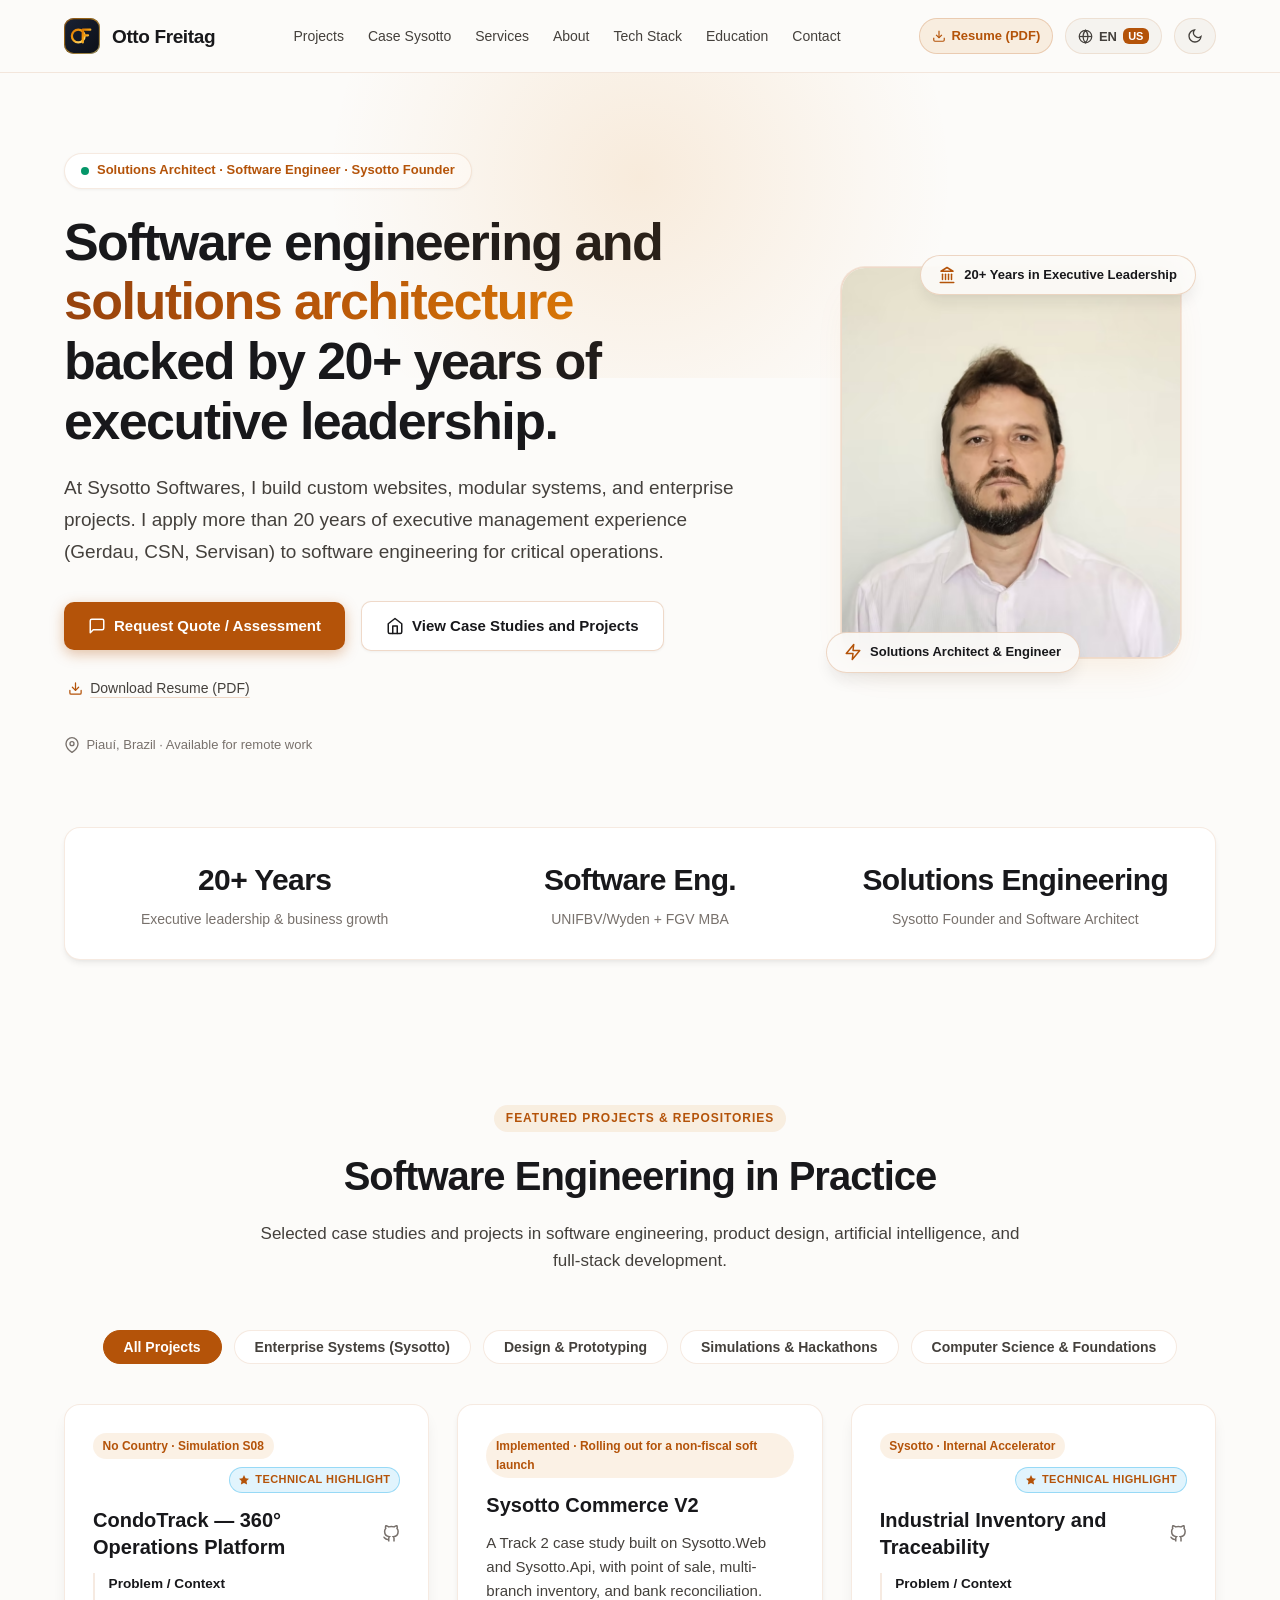
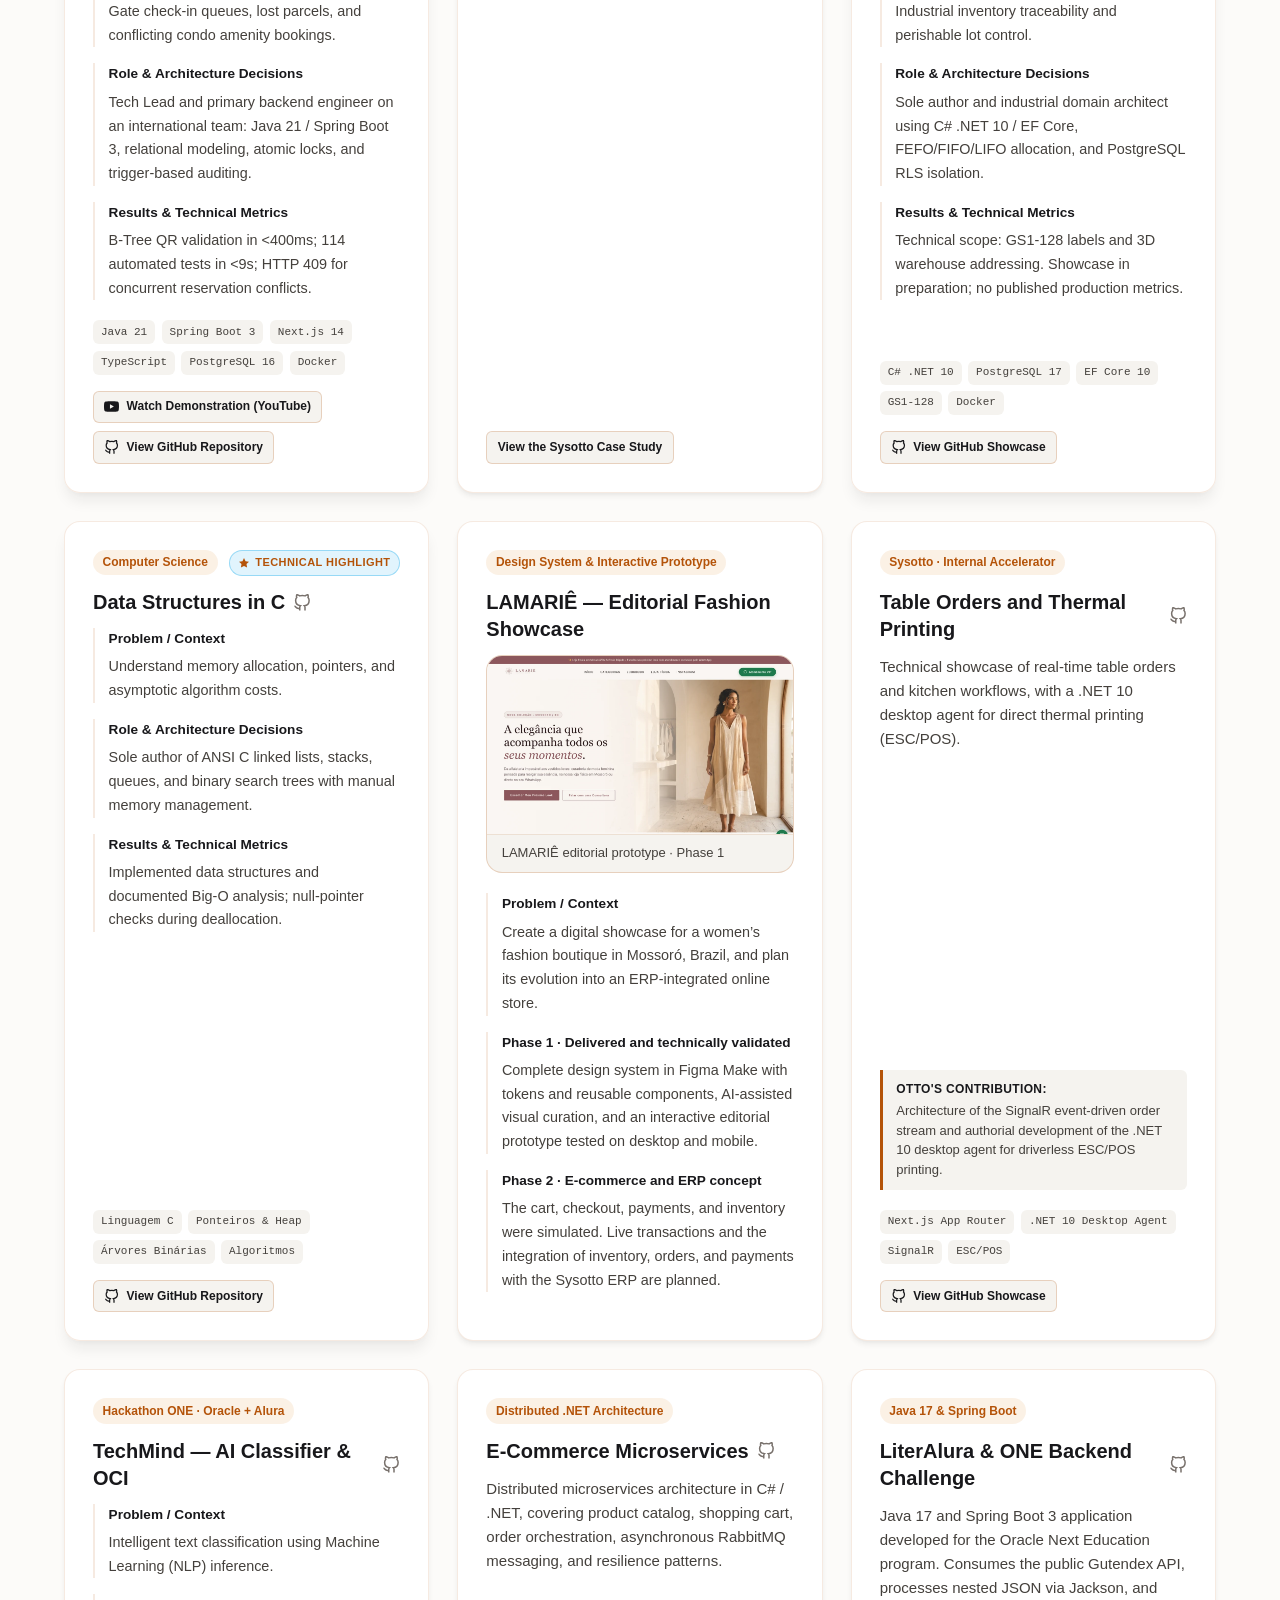
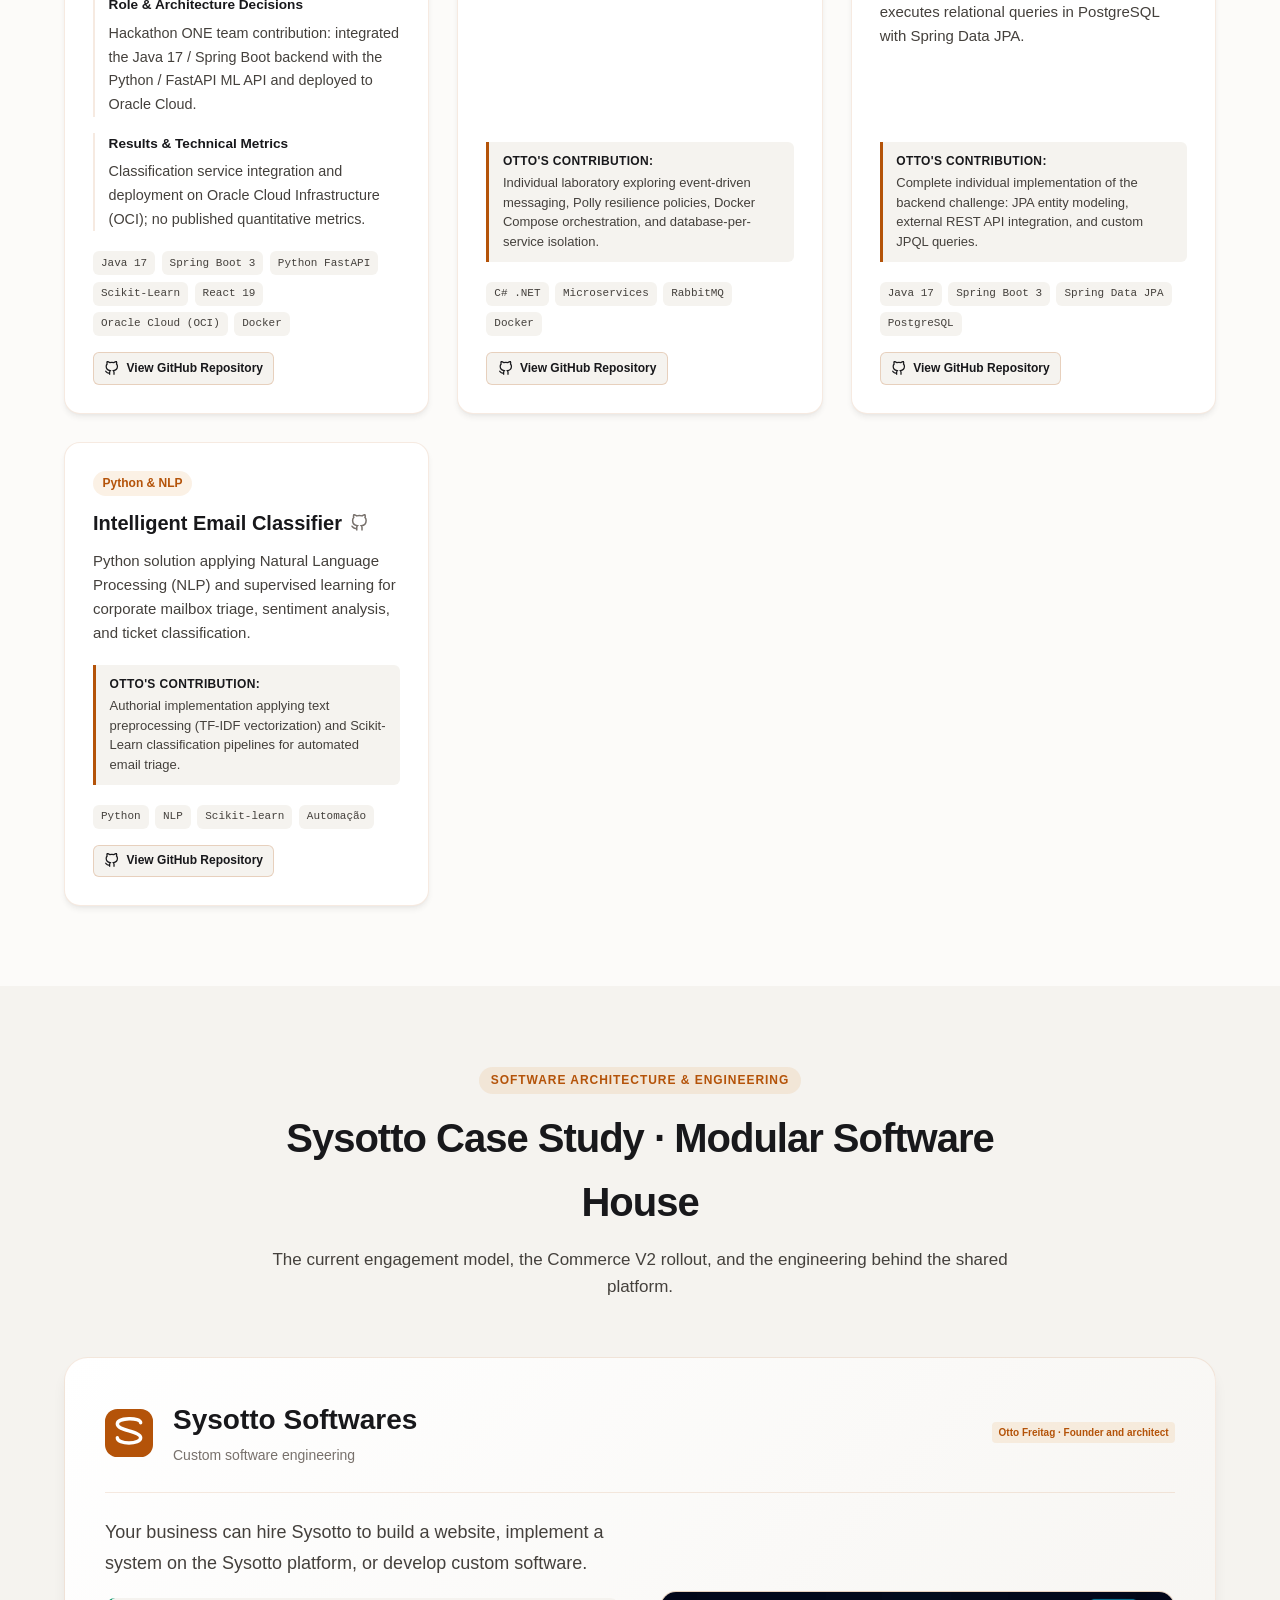
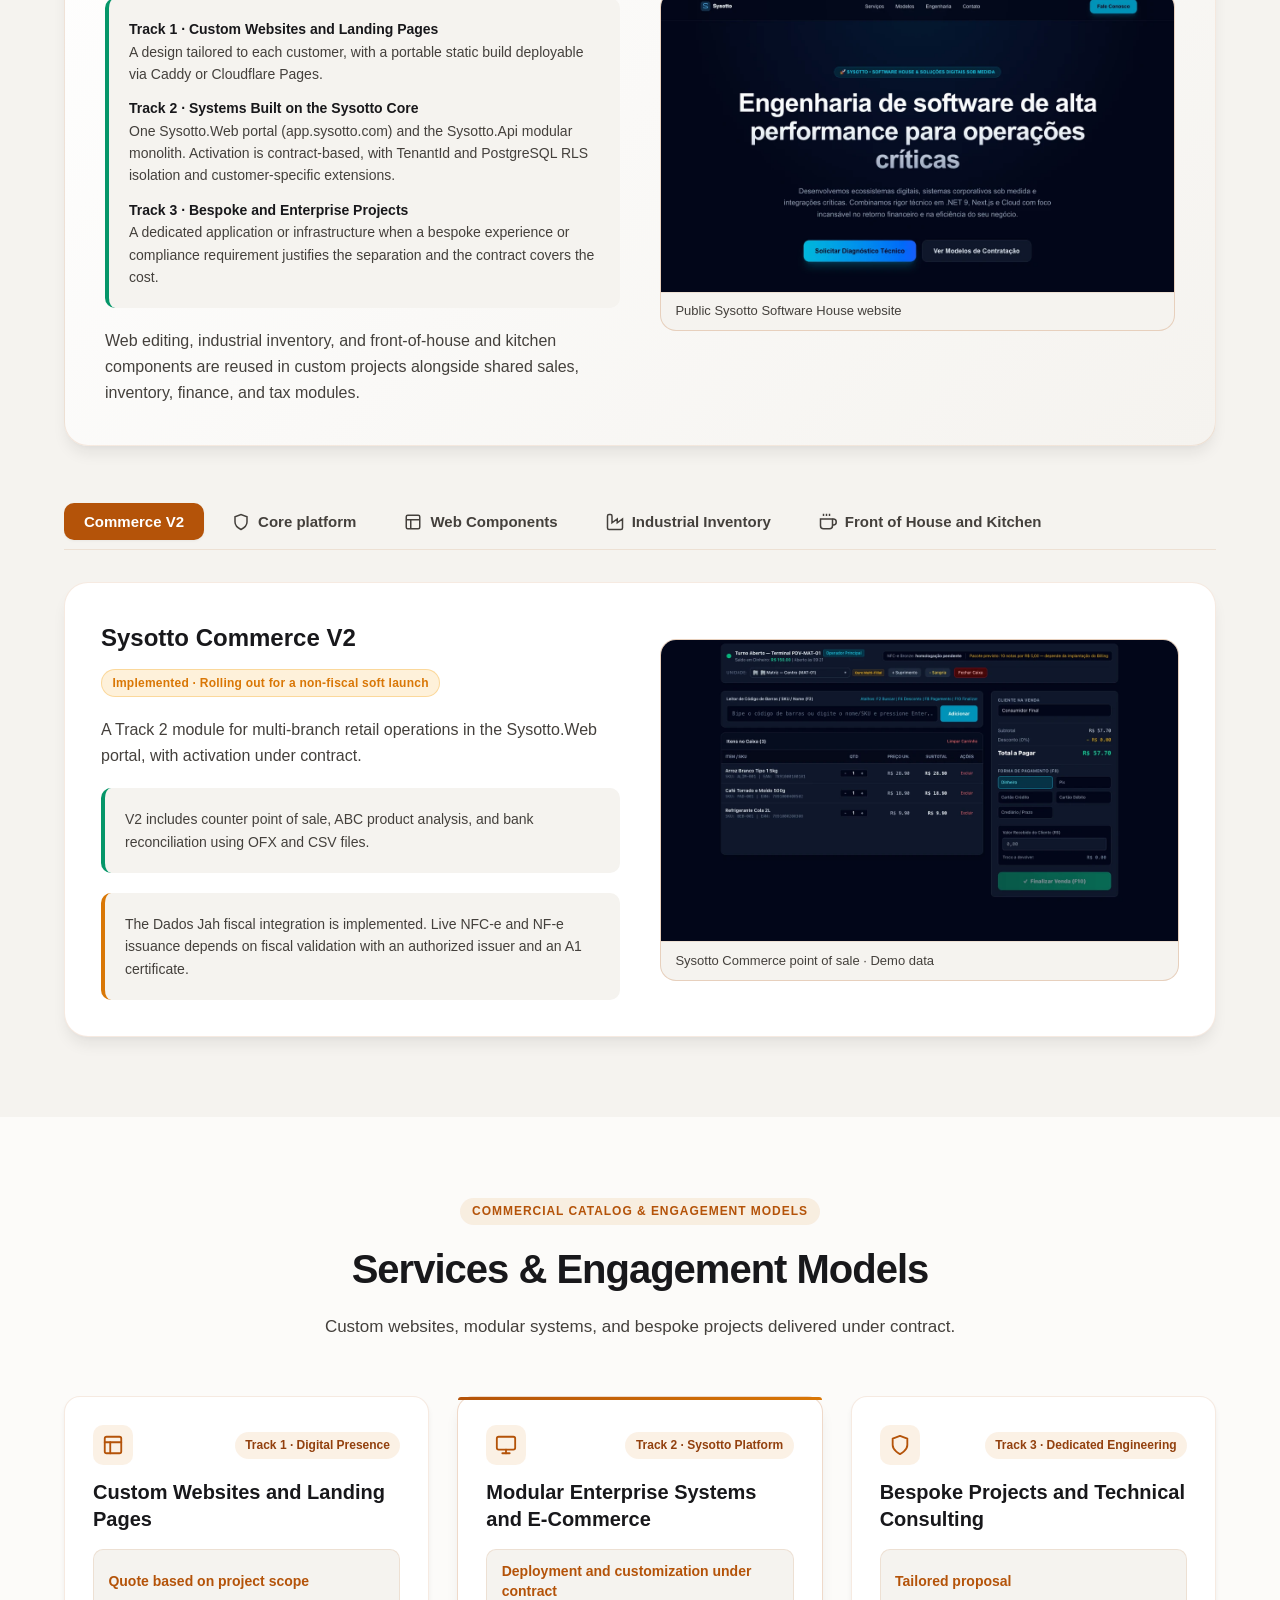
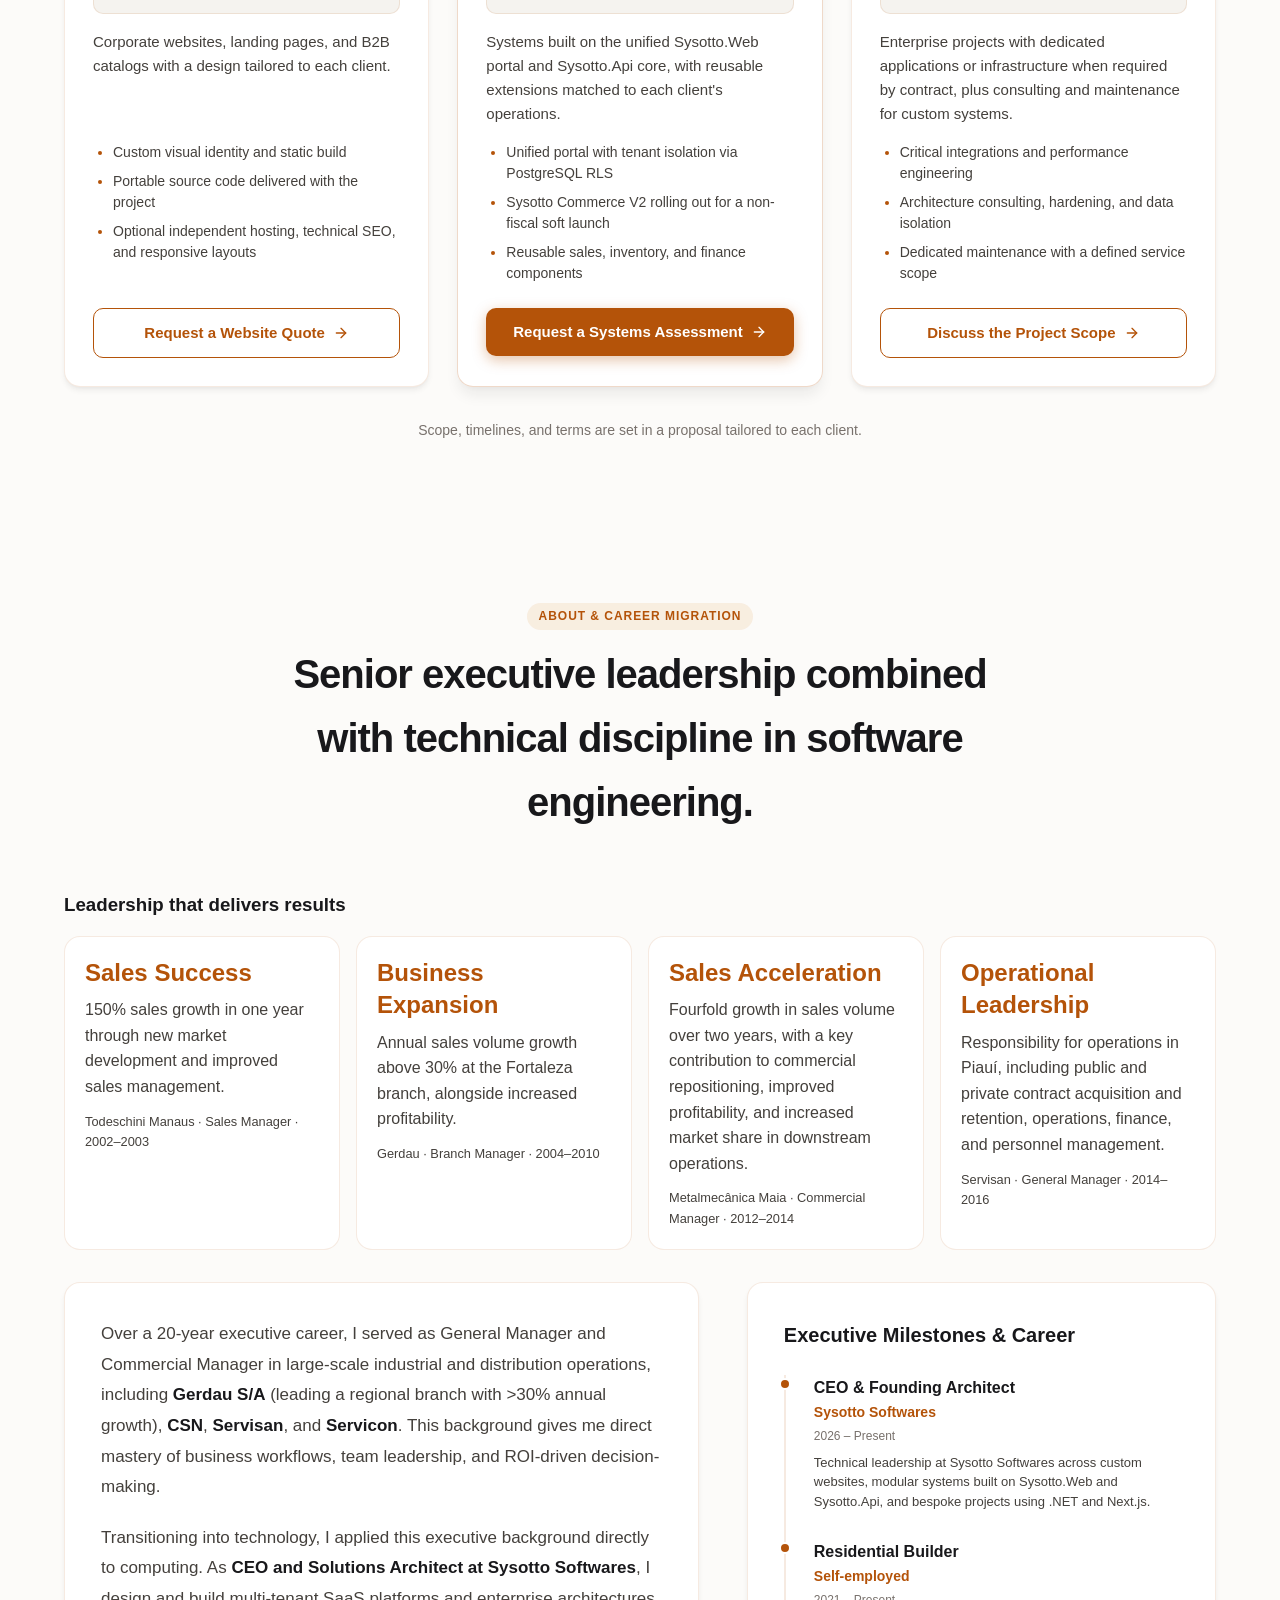
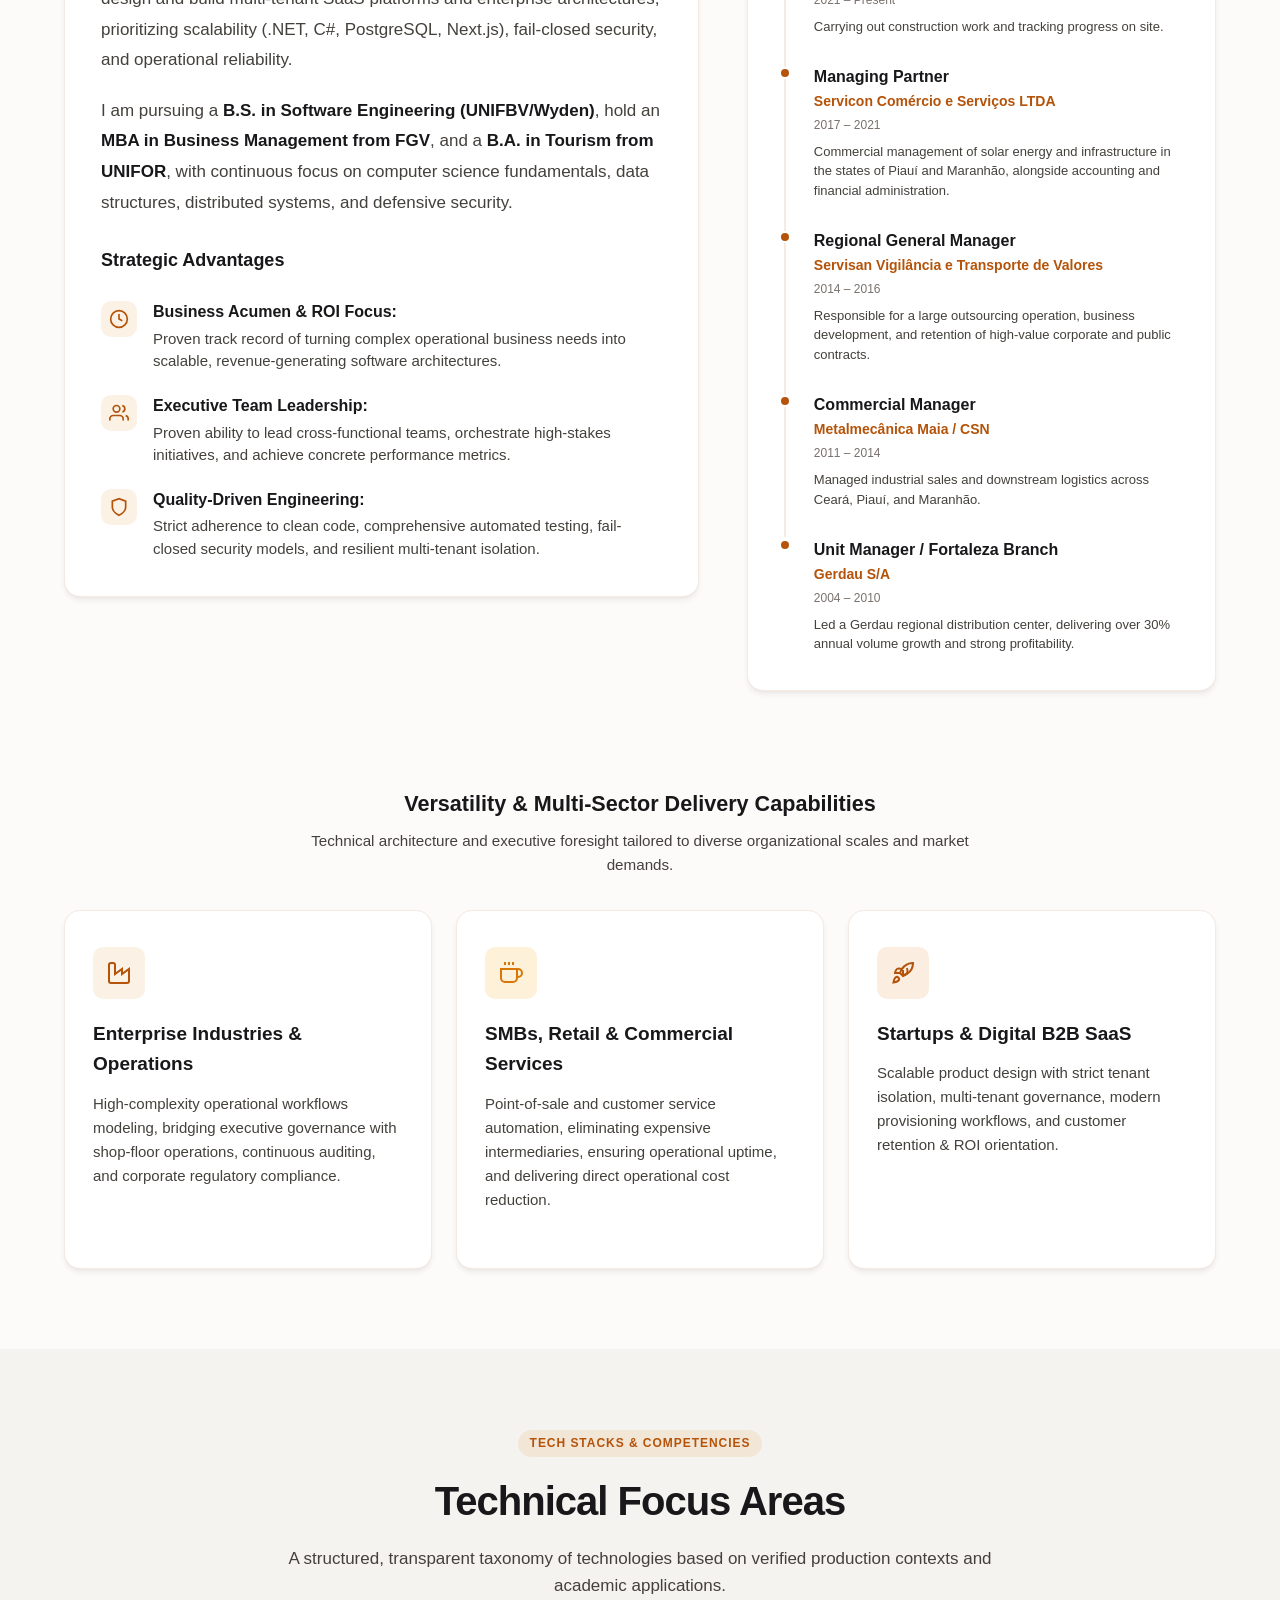
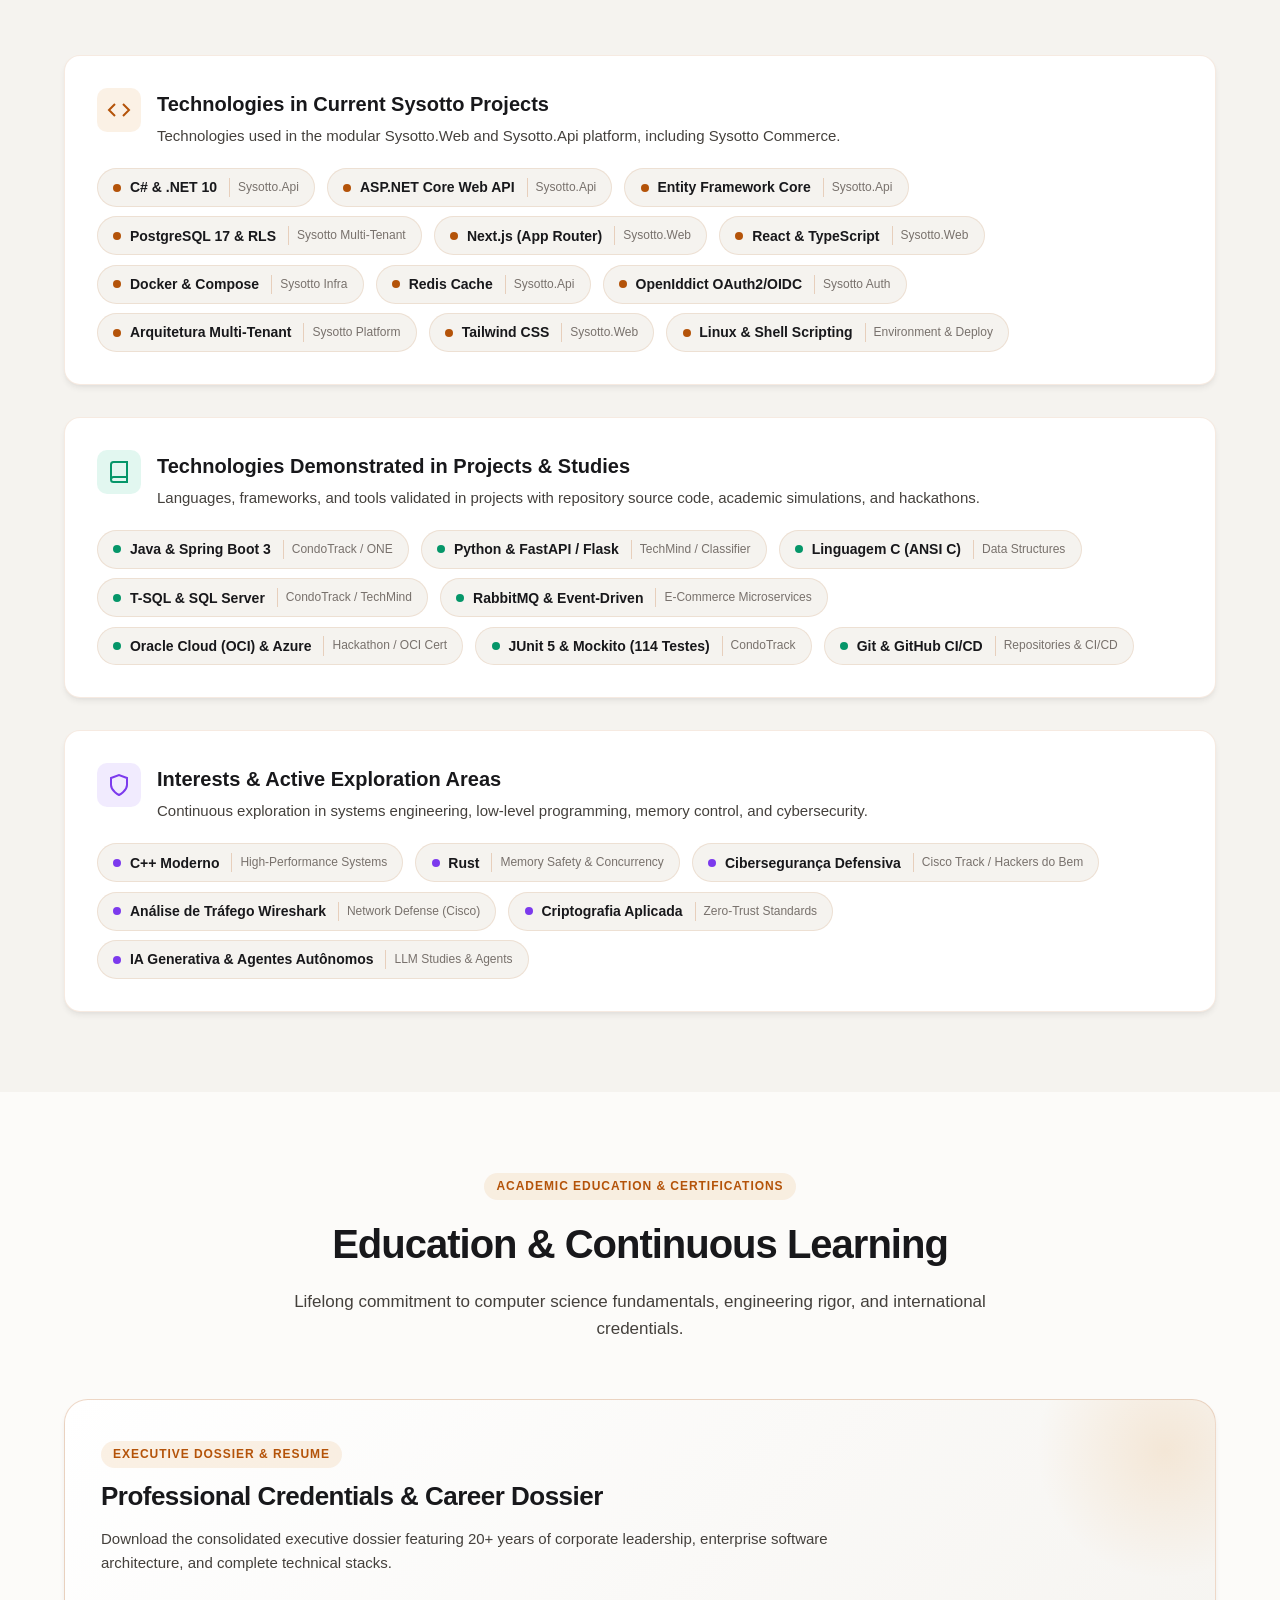
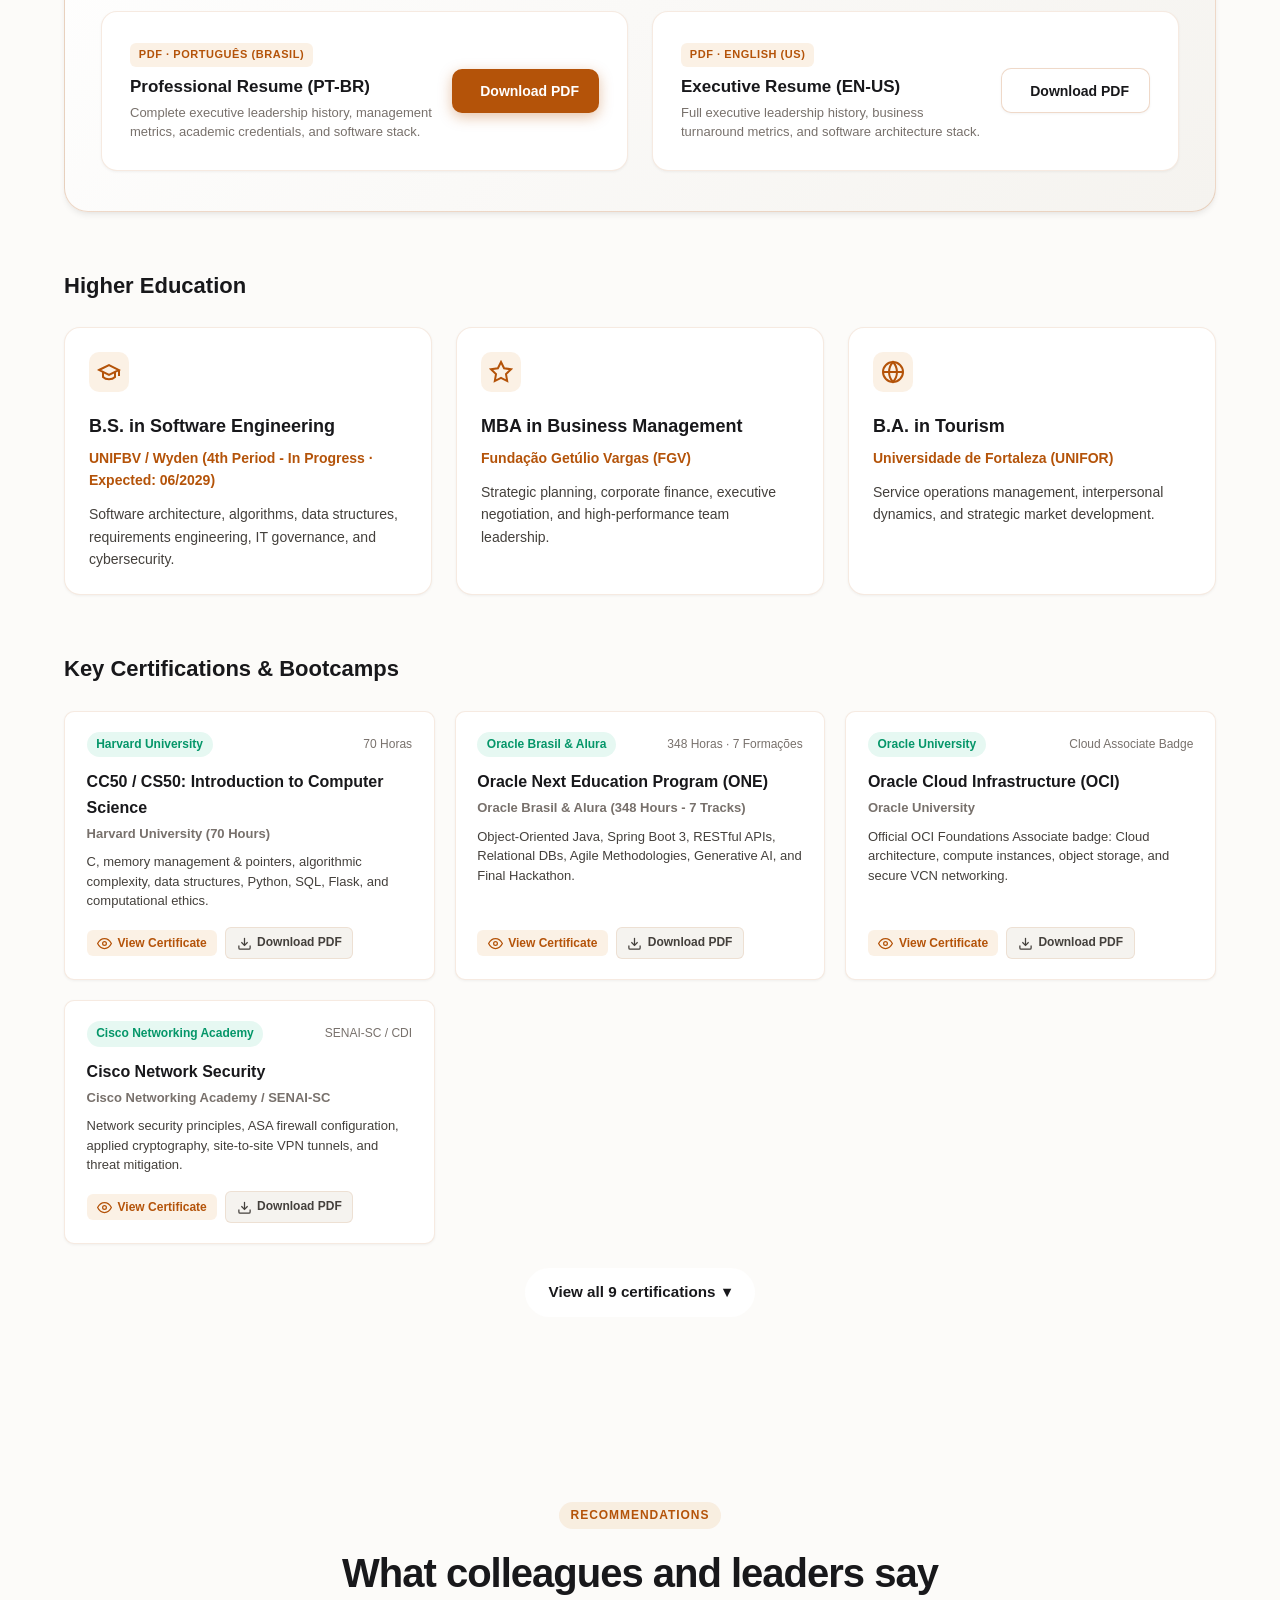
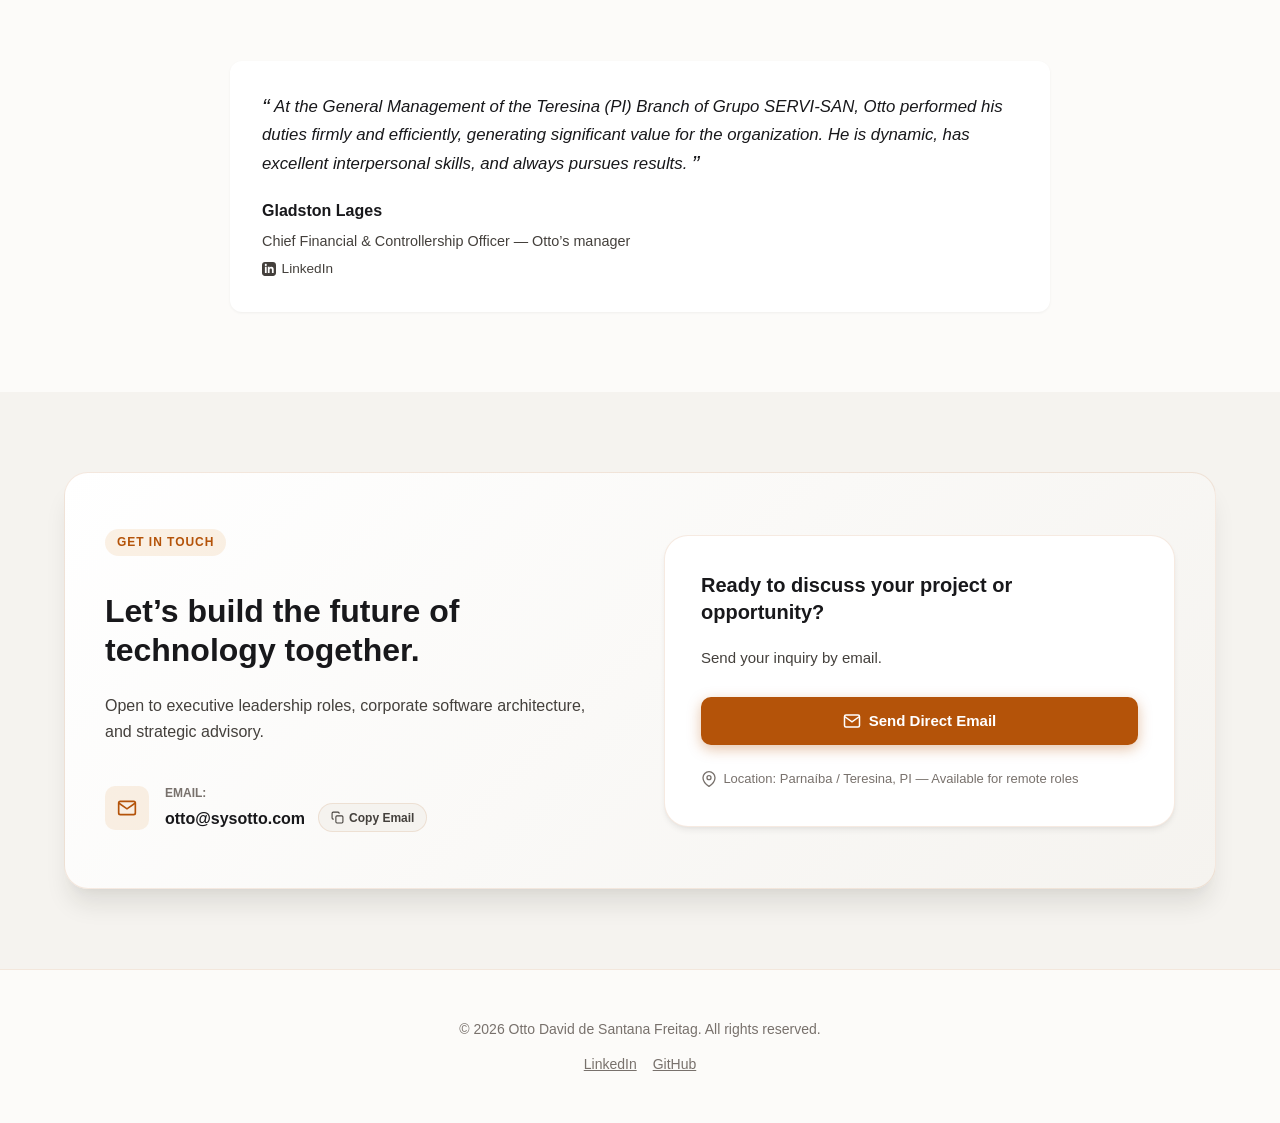
==== commit be8a899c: "fix(portfolio): polish project cards and update site copy" ====
--- a/index.html
+++ b/index.html
@@ -733,7 +733,7 @@
         </div>
         <div class="sysotto-overview">
           <div class="system-info-col">
-            <p class="sysotto-lead-text" data-i18n="sysotto.lead">O ADR 008 formalizou a atuação da Sysotto como software house modular em três trilhas.</p>
+            <p class="sysotto-lead-text" data-i18n="sysotto.lead">Sua empresa pode contratar a Sysotto para criar um site, implantar um sistema na plataforma Sysotto ou desenvolver um projeto sob medida.</p>
             <dl class="system-status-box">
               <div class="status-entry">
                 <dt><strong data-i18n="sysotto.track_1_title">Trilha 1 · Sites e landing pages autorais</strong></dt>
@@ -1175,8 +1175,16 @@
             <span class="timeline-bullet"></span>
             <div class="timeline-role" data-i18n="timeline.sysotto_role">CEO & Arquiteto Fundador</div>
             <div class="timeline-company">Sysotto Softwares</div>
-            <div class="timeline-date" data-i18n="timeline.sysotto_date">2022 – Presente</div>
+            <div class="timeline-date" data-i18n="timeline.sysotto_date">2026 – Presente</div>
             <p class="timeline-desc" data-i18n="timeline.sysotto_desc">Liderança técnica na Sysotto Softwares, com sites autorais, sistemas modulares sobre Sysotto.Web e Sysotto.Api e projetos sob medida em .NET e Next.js.</p>
+          </div>
+
+          <div class="timeline-step">
+            <span class="timeline-bullet"></span>
+            <div class="timeline-role" data-i18n="timeline.builder_role">Construtor Residencial</div>
+            <div class="timeline-company" data-i18n="timeline.builder_affiliation">Atuação autônoma</div>
+            <div class="timeline-date" data-i18n="timeline.builder_date">2021 – Presente</div>
+            <p class="timeline-desc" data-i18n="timeline.builder_desc">Atuação na execução de obras de construção civil, com acompanhamento das etapas de trabalho no canteiro.</p>
           </div>
 
           <div class="timeline-step">
@@ -1739,7 +1747,6 @@
         <a href="https://www.linkedin.com/in/otto-freitag-60912031" target="_blank" rel="noopener">LinkedIn</a>
         <a href="https://github.com/OttoF77" target="_blank" rel="noopener">GitHub</a>
       </div>
-      <p class="footer-built-with" data-i18n="footer.built_with">Construído com padrões modernos web, hospedado no GitHub Pages.</p>
     </div>
   </footer>
 
--- a/css/style.css
+++ b/css/style.css
@@ -1657,21 +1657,8 @@
 }
 
 .project-card.featured-case {
-  border-color: var(--brand-primary);
   box-shadow: var(--shadow-lg);
   background: linear-gradient(to bottom, var(--bg-secondary), var(--bg-elevated));
-}
-
-.project-card.featured-case::before {
-  content: '';
-  position: absolute;
-  top: 0;
-  left: 0;
-  right: 0;
-  height: 3px;
-  background: linear-gradient(90deg, var(--brand-primary), var(--brand-secondary));
-  border-top-left-radius: var(--radius-lg);
-  border-top-right-radius: var(--radius-lg);
 }
 
 .project-card-header {
@@ -2376,11 +2363,6 @@
   margin-left: 0.5rem;
   height: 1.8rem;
   font-size: 0.75rem;
-}
-
-.footer-built-with {
-  font-size: 0.8125rem;
-  color: var(--text-muted);
 }
 
 .channel-location-note {
